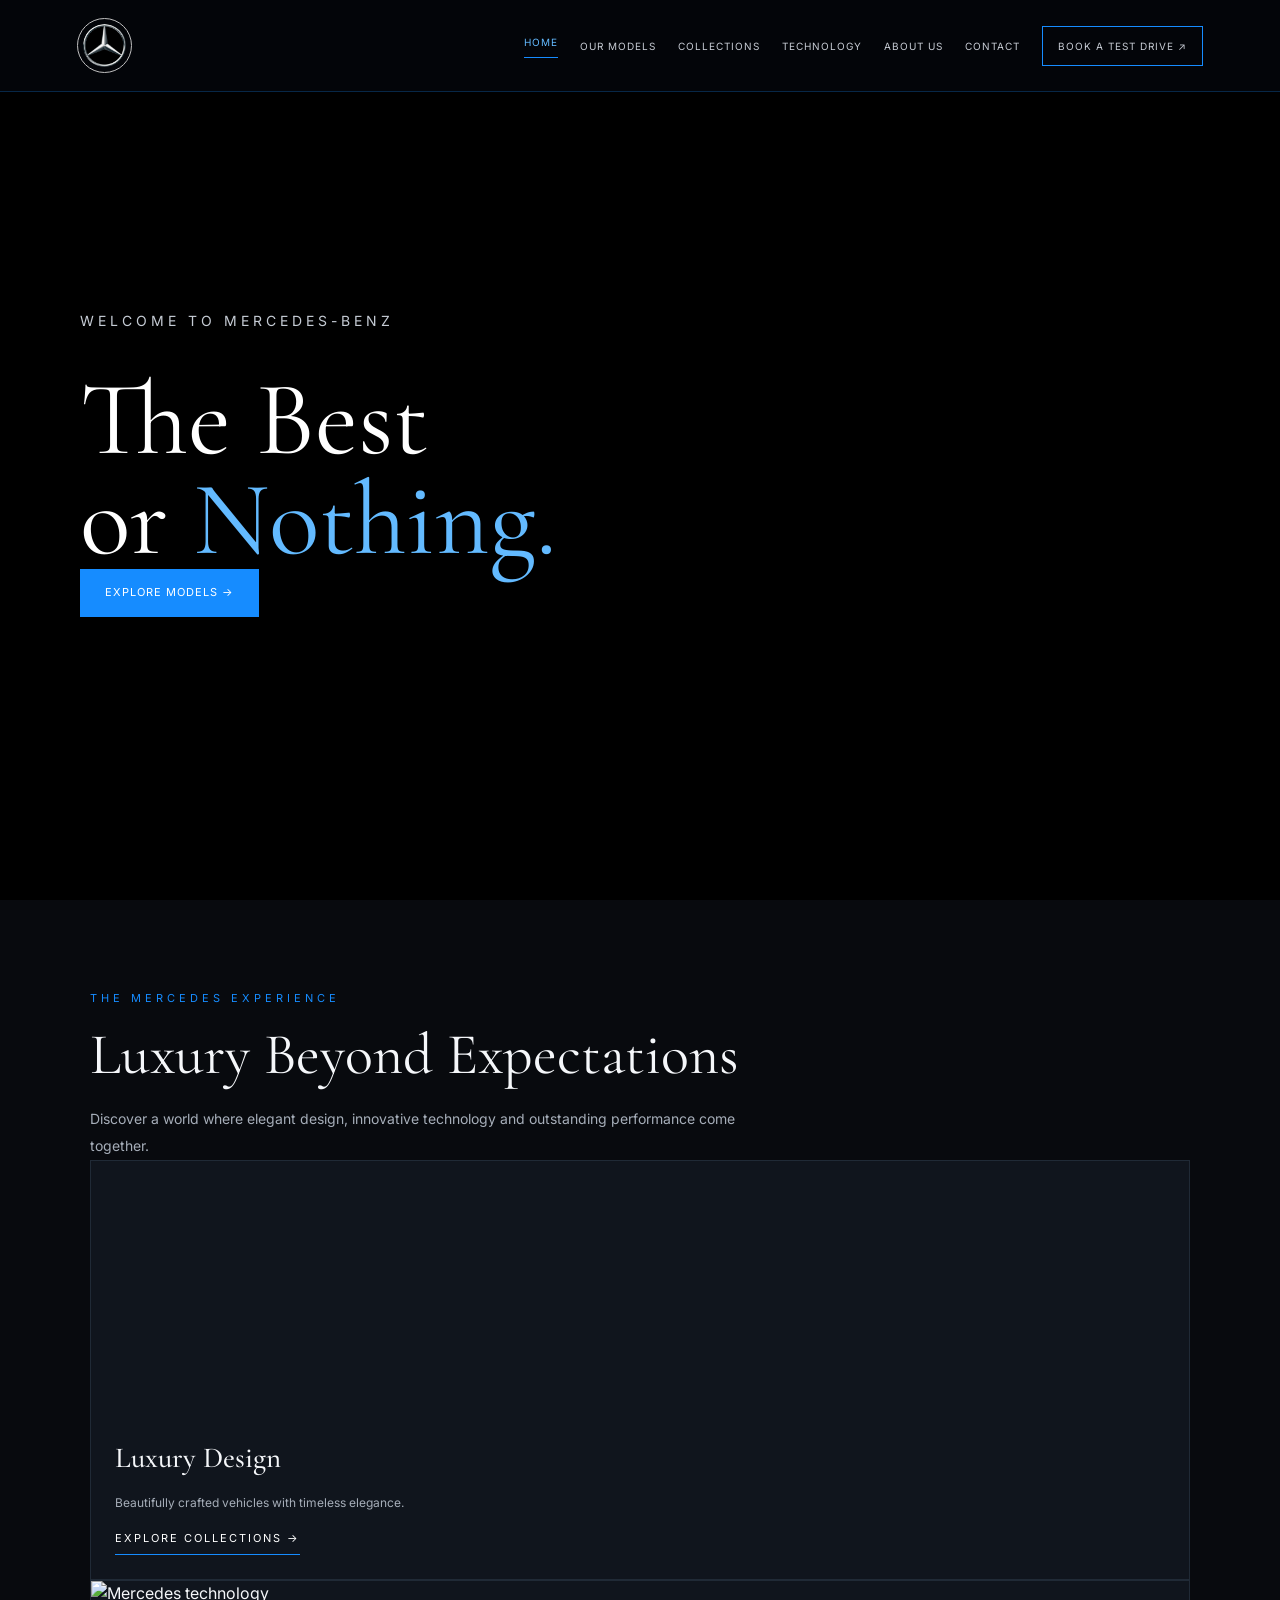
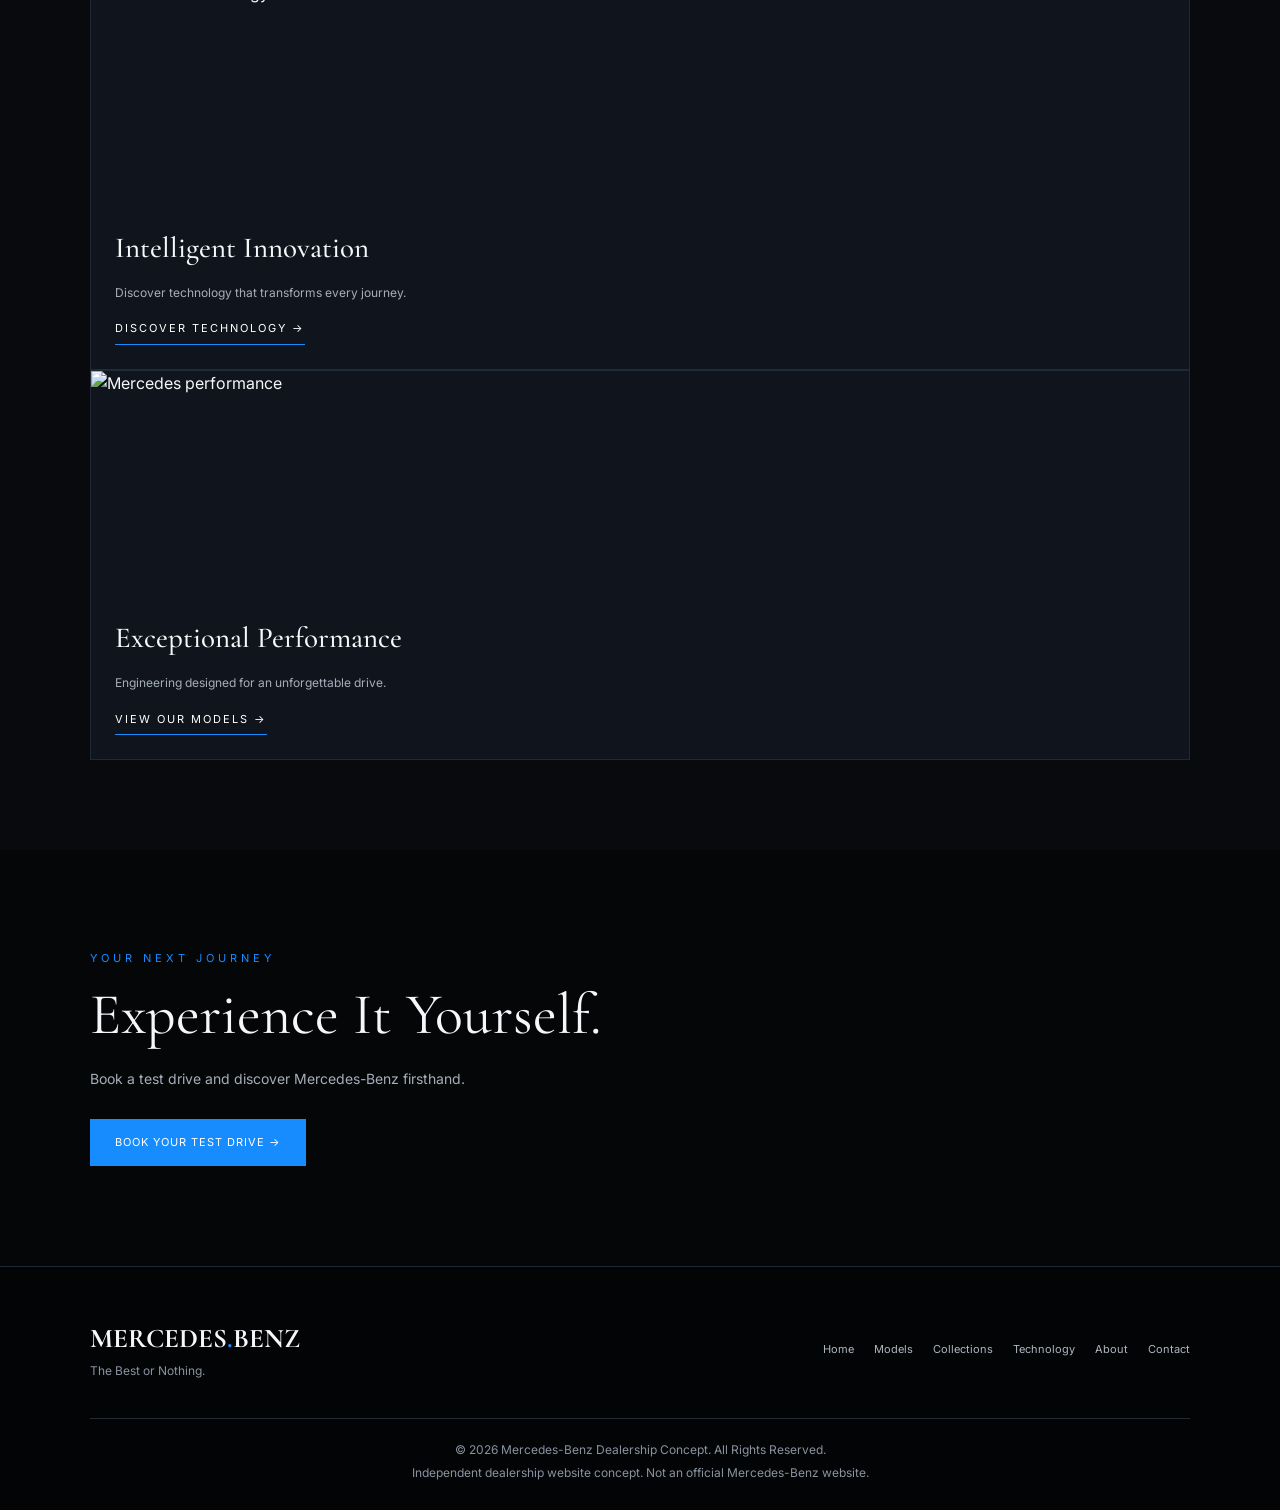
==== index.html @ e26f250a "Update index.html" ====
<!DOCTYPE html>
<html lang="en">
<head>
<meta charset="UTF-8">
<meta name="viewport" content="width=device-width, initial-scale=1.0">
<title>Mercedes-Benz | Home</title>
<link rel="stylesheet" href="style.css">
</head>
<body>

<nav>
<a href="index.html" class="logo">
    <img src="logo.jpg" alt="Mercedes-Benz Logo">
</a> 
<button class="menu-toggle" id="menuToggle">☰</button>
<div class="nav-links" id="navLinks">
<a href="index.html" class="active">HOME</a>
<a href="models.html">OUR MODELS</a>
<a href="collections.html">COLLECTIONS</a>
<a href="technology.html">TECHNOLOGY</a>
<a href="about.html">ABOUT US</a>
<a href="contact.html">CONTACT</a>
<a href="booking.html" class="nav-btn">BOOK A TEST DRIVE ↗</a>
</div>
</nav>



<header class="home-hero">

    <!-- Background Video -->
    <video autoplay muted loop playsinline class="hero-video">
        <source src="ssstik.io_1795427754338.mp4" type="video/mp4">
    </video>

    <!-- Dark overlay -->
    <div class="hero-overlay"></div>

    <!-- Homepage content -->
    <div class="home-content">
        <p class="section-label">WELCOME TO MERCEDES-BENZ</p>

        <h1>The Best<br>or <span>Nothing.</span></h1>

        <div class="home-buttons">
            <a href="models.html" class="primary-btn">EXPLORE MODELS →</a>
        </div>
    </div>

</header>

<section class="content-section">
<p class="section-label">THE MERCEDES EXPERIENCE</p>
<h2 class="section-title">Luxury Beyond Expectations</h2>
<p class="section-intro">
Discover a world where elegant design, innovative
technology and outstanding performance come together.
</p>


<div class="car-card">

    <video class="card-video" autoplay muted loop playsinline>
        <source src="ssstik.io_1795444765600.mp4" type="video/mp4">
        Your browser does not support video.
    </video>

    <div class="car-info">
        <h3>Luxury Design</h3>
        <p>Beautifully crafted vehicles with timeless elegance.</p>
        <a href="collections.html" class="details-link">
            EXPLORE COLLECTIONS →
        </a>
    </div>

</div>


<div class="car-card">
<img src="https://images.unsplash.com/photo-1617814076367-b759c7d7e738?auto=format&fit=crop&w=900&q=80" alt="Mercedes technology">
<div class="car-info">
<h3>Intelligent Innovation</h3>
<p>Discover technology that transforms every journey.</p>
<a href="technology.html" class="details-link">DISCOVER TECHNOLOGY →</a>
</div>
</div>

<div class="car-card">
<img src="https://images.unsplash.com/photo-1603584173870-7f23fdae1b7a?auto=format&fit=crop&w=900&q=80" alt="Mercedes performance">
<div class="car-info">
<h3>Exceptional Performance</h3>
<p>Engineering designed for an unforgettable drive.</p>
<a href="models.html" class="details-link">VIEW OUR MODELS →</a>
</div>
</div>

</div>
</section>

<section>
<p class="section-label">YOUR NEXT JOURNEY</p>
<h2 class="section-title">Experience It Yourself.</h2>
<p class="section-intro">Book a test drive and discover Mercedes-Benz firsthand.</p>
<br>
<a href="booking.html" class="primary-btn">BOOK YOUR TEST DRIVE →</a>
</section>

<footer>
<div class="footer-top">
<div>
<h3>MERCEDES<span style="color:#168cff">.</span>BENZ</h3>
<p>The Best or Nothing.</p>
</div>
<div class="footer-links">
<a href="index.html">Home</a>
<a href="models.html">Models</a>
<a href="collections.html">Collections</a>
<a href="technology.html">Technology</a>
<a href="about.html">About</a>
<a href="contact.html">Contact</a>
</div>
</div>
<div class="copyright">
<p>© 2026 Mercedes-Benz Dealership Concept. All Rights Reserved.</p>
<p>Independent dealership website concept. Not an official Mercedes-Benz website.</p>
</div>
</footer>

<script src="script.js"></script>
</body>
</html>
---- style.css ----
@import url('https://fonts.googleapis.com/css2?family=Cormorant+Garamond:wght@400;500;600;700&family=Inter:wght@300;400;500;600;700&display=swap');

:root {
    --black: #050608;
    --dark: #0b0e13;
    --card: #10151d;
    --blue: #168cff;
    --lightblue: #63baff;
    --silver: #c7ccd4;
    --white: #f5f7fa;
}

* {
    margin: 0;
    padding: 0;
    box-sizing: border-box;
    scroll-behavior: smooth;
}

body {
    background: var(--black);
    color: var(--white);
    font-family: 'Inter', sans-serif;
    line-height: 1.6;
}

a {
    text-decoration: none;
    color: inherit;
}

img {
    max-width: 100%;
    display: block;
}

button, input, select, textarea {
    font-family: inherit;
}

/* NAVIGATION */

nav {
    position: fixed;
    top: 0;
    left: 0;
    width: 100%;
    z-index: 1000;
    display: flex;
    justify-content: space-between;
    align-items: center;
    padding: 18px 6%;
    background: rgba(4,6,10,.96);
    border-bottom: 1px solid rgba(22,140,255,.25);
    backdrop-filter: blur(15px);
}

.logo {
    font-family: 'Cormorant Garamond', serif;
    font-size: 25px;
    letter-spacing: 2px;
    white-space: nowrap;
}

.logo span {
    color: var(--blue);
}

.nav-links {
    display: flex;
    align-items: center;
    gap: 22px;
}

.nav-links a {
    color: #c7ccd4;
    font-size: 10px;
    letter-spacing: 1px;
    transition: .3s;
}

.nav-links a:hover,
.nav-links a.active {
    color: var(--lightblue);
}

.nav-links a.active {
    border-bottom: 1px solid var(--blue);
    padding-bottom: 7px;
}

.nav-btn {
    border: 1px solid var(--blue);
    padding: 11px 15px;
}

.menu-toggle {
    display: none;
    color: white;
    font-size: 26px;
    background: none;
    border: none;
    cursor: pointer;
}

/* GENERAL */

section {
    padding: 100px 7%;
}

.section-label {
    color: var(--blue);
    font-size: 11px;
    letter-spacing: 4px;
    margin-bottom: 15px;
    text-transform: uppercase;
}

.section-title {
    font-family: 'Cormorant Garamond', serif;
    font-size: clamp(38px, 5vw, 58px);
    font-weight: 400;
    line-height: 1.1;
    margin-bottom: 20px;
}

.section-intro {
    color: #a6aeb9;
    font-size: 14px;
    line-height: 1.9;
    max-width: 650px;
}

.primary-btn,
.outline-btn {
    display: inline-block;
    padding: 14px 24px;
    font-size: 11px;
    letter-spacing: 1px;
    transition: .3s;
    cursor: pointer;
}

.primary-btn {
    background: var(--blue);
    border: 1px solid var(--blue);
    color: white;
}

.primary-btn:hover {
    background: #006bd6;
    box-shadow: 0 0 25px rgba(22,140,255,.4);
}

.outline-btn {
    border: 1px solid var(--blue);
    color: white;
    background: transparent;
}

.outline-btn:hover {
    background: var(--blue);
}

/* PAGE HERO */

.page-hero {
    min-height: 65vh;
    padding: 150px 7% 80px;
    display: flex;
    align-items: center;
    background:
    linear-gradient(90deg,rgba(0,0,0,.95),rgba(0,0,0,.45)),
    var(--hero-image) center/cover;
}

.page-hero h1 {
    font-family: 'Cormorant Garamond', serif;
    font-size: clamp(50px,7vw,85px);
    font-weight: 400;
    line-height: 1;
    max-width: 750px;
}

.page-hero h1 span {
    color: var(--lightblue);
}

.page-hero p {
    max-width: 530px;
    margin: 22px 0 30px;
    color: #c4cbd5;
    font-size: 14px;
    line-height: 1.9;
}

/* HOME */


.home-content {
    max-width: 650px;
}

.home-content h1 {
    font-family: 'Cormorant Garamond', serif;
    font-size: clamp(60px,9vw,105px);
    font-weight: 400;
    line-height: .95;
}

.home-content h1 span {
    color: var(--lightblue);
}

.home-content p {
    color: #c5cbd4;
    margin: 25px 0 35px;
    max-width: 450px;
    font-size: 14px;
    line-height: 1.9;
}

.home-buttons {
    display: flex;
    gap: 15px;
    flex-wrap: wrap;
}

/* MODELS */

.content-section {
    padding: 90px 7%;
    background: #080a0e;
}

.car-grid {
    display: grid;
    grid-template-columns: repeat(3,1fr);
    gap: 24px;
    margin-top: 40px;
}

.car-card {
    background: var(--card);
    border: 1px solid #202a36;
    overflow: hidden;
    transition: .4s;
}

.car-card:hover {
    transform: translateY(-8px);
    border-color: var(--blue);
    box-shadow: 0 10px 30px rgba(22,140,255,.15);
}

.car-card img {
    width: 100%;
    height: 220px;
    object-fit: cover;
    transition: .5s;
}

.car-card:hover img {
    transform: scale(1.04);
}

.car-info {
    padding: 24px;
}

.car-info h3,
.collection-card h3 {
    font-family: 'Cormorant Garamond', serif;
    font-size: 29px;
    font-weight: 500;
}

.car-info p {
    color: #a6aeb9;
    font-size: 12px;
    margin: 12px 0;
}

.price {
    color: var(--lightblue);
    font-size: 13px;
    margin: 18px 0;
}

.details-link {
    display: inline-block;
    color: white;
    font-size: 11px;
    letter-spacing: 2px;
    border-bottom: 1px solid var(--blue);
    padding-bottom: 6px;
}

/* COLLECTIONS */

.collection-grid {
    display: grid;
    grid-template-columns: repeat(2,1fr);
    gap: 25px;
    margin-top: 40px;
}

.collection-card {
    min-height: 350px;
    display: flex;
    align-items: end;
    padding: 30px;
    background-size: cover;
    background-position: center;
    position: relative;
    overflow: hidden;
}

.collection-card::before {
    content: "";
    position: absolute;
    inset: 0;
    background: linear-gradient(0deg,#000,transparent);
}

.collection-card > div {
    position: relative;
    z-index: 1;
}

.collection-card p {
    color: #d0d5dc;
    font-size: 13px;
    margin: 10px 0 18px;
}

.collection-card:hover {
    outline: 1px solid var(--blue);
}

/* TECHNOLOGY */

.tech-layout {
    display: grid;
    grid-template-columns: 1fr 1fr;
    gap: 55px;
    align-items: center;
    margin-top: 40px;
}

.tech-image img {
    width: 100%;
    height: 430px;
    object-fit: cover;
}

.tech-list {
    display: grid;
    gap: 25px;
    margin-top: 25px;
}

.tech-item {
    border-left: 2px solid var(--blue);
    padding: 5px 20px;
}

.tech-item h3 {
    font-family: 'Cormorant Garamond', serif;
    font-size: 25px;
    font-weight: 500;
}

.tech-item p {
    color: #a6aeb9;
    font-size: 13px;
    margin-top: 8px;
}

/* ABOUT */

.about-story {
    background:
    linear-gradient(90deg,rgba(0,0,0,.95),rgba(0,0,0,.7)),
    url('https://images.unsplash.com/photo-1492144534655-ae79c964c9d7?auto=format&fit=crop&w=1800&q=85') center/cover;
}

.about-story p {
    color: #c5ccd5;
    font-size: 14px;
    line-height: 2;
    margin-bottom: 20px;
    max-width: 700px;
}

.stats {
    display: grid;
    grid-template-columns: repeat(3,1fr);
    gap: 25px;
    margin-top: 45px;
}

.stat h3 {
    color: var(--lightblue);
    font-family: 'Cormorant Garamond', serif;
    font-size: 40px;
}

.stat p {
    font-size: 11px;
    letter-spacing: 1px;
}

/* CONTACT AND BOOKING */

.form-layout {
    display: grid;
    grid-template-columns: 1fr 1fr;
    gap: 55px;
    margin-top: 40px;
}

.contact-details {
    display: grid;
    gap: 28px;
    align-content: start;
}

.contact-item h3 {
    color: var(--lightblue);
    font-family: 'Cormorant Garamond', serif;
    font-size: 25px;
    margin-bottom: 7px;
}

.contact-item p {
    color: #aeb6c2;
    font-size: 13px;
}

.contact-form {
    background: var(--card);
    border: 1px solid #253140;
    padding: 30px;
}

.contact-form h3 {
    font-family: 'Cormorant Garamond', serif;
    font-size: 30px;
    margin-bottom: 22px;
}

.form-group {
    margin-bottom: 18px;
}

.form-group label {
    display: block;
    color: #c1c9d4;
    font-size: 11px;
    margin-bottom: 8px;
}

.form-group input,
.form-group select,
.form-group textarea {
    width: 100%;
    background: #07090d;
    border: 1px solid #303b49;
    padding: 14px;
    color: white;
    outline: none;
}

.form-group input:focus,
.form-group select:focus,
.form-group textarea:focus {
    border-color: var(--blue);
}

.form-group textarea {
    min-height: 110px;
    resize: vertical;
}

.contact-form button {
    width: 100%;
}

/* BOOKING */

.booking-background {
    background:
    linear-gradient(rgba(0,0,0,.85),rgba(0,0,0,.95)),
    url('https://images.unsplash.com/photo-1618843479618-39b9f7d9b5d1?auto=format&fit=crop&w=1800&q=85') center/cover;
}

.booking-container {
    max-width: 750px;
    margin: auto;
}

.booking-container .section-intro {
    margin-bottom: 30px;
}

/* FOOTER */

footer {
    background: #030405;
    padding: 50px 7% 25px;
    border-top: 1px solid #1b2838;
}

.footer-top {
    display: flex;
    justify-content: space-between;
    gap: 30px;
    flex-wrap: wrap;
}

footer h3 {
    font-family: 'Cormorant Garamond', serif;
    font-size: 27px;
}

footer p {
    color: #8993a0;
    font-size: 12px;
    line-height: 1.9;
}

.footer-links {
    display: flex;
    gap: 20px;
    flex-wrap: wrap;
    align-items: center;
}

.footer-links a {
    font-size: 11px;
    color: #aeb6c2;
}

.footer-links a:hover {
    color: var(--blue);
}

.copyright {
    text-align: center;
    border-top: 1px solid #222b36;
    padding-top: 20px;
    margin-top: 35px;
}

/* MOBILE */

@media(max-width: 1000px) {
    .menu-toggle {
        display: block;
    }

    .nav-links {
        display: none;
        position: absolute;
        top: 70px;
        left: 0;
        width: 100%;
        background: #080a0e;
        padding: 25px 7%;
        flex-direction: column;
        align-items: stretch;
        gap: 22px;
        border-bottom: 1px solid var(--blue);
    }

    .nav-links.active {
        display: flex;
    }

    .car-grid {
        grid-template-columns: repeat(2,1fr);
    }

    .tech-layout,
    .form-layout {
        grid-template-columns: 1fr;
    }
}

@media(max-width: 600px) {
    section {
        padding: 80px 6%;
    }

    .car-grid,
    .collection-grid {
        grid-template-columns: 1fr;
    }

    .collection-card {
        min-height: 280px;
    }

    .stats {
        grid-template-columns: 1fr;
        gap: 15px;
    }

    .contact-form {
        padding: 20px;
    }

    .logo {
        font-size: 20px;
    }

    .home-hero {
        min-height: 90vh;
        padding-left: 6%;
        padding-right: 6%;
    }
}
.logo img {
    width: 55px;
    height: 55px;
    object-fit: contain;
    border-radius: 50%;
    border: 1px solid #c0c0c0;
    padding: 5px;
    transition: 0.3s ease;
}

.logo img:hover {
    border-color: #00aaff;
    transform: scale(1.08);
}
.logo img {
    animation: logoSpin 8s linear infinite;
    transform-style: preserve-3d;
}

@keyframes logoSpin {
    from {
        transform: rotateY(0deg);
    }
    to {
        transform: rotateY(360deg);
    }
}


.home-hero {
    position: relative;
    min-height: 100vh;
    display: flex;
    align-items: center;
    overflow: hidden;
    background: #000;
}

/* Background video */
.hero-video {
    position: absolute;
    top: 0;
    left: 0;
    width: 100%;
    height: 100%;
    object-fit: cover;
    z-index: 0;
}

/* Dark overlay */
.hero-overlay {
    position: absolute;
    inset: 0;
    background: rgba(0, 0, 0, 0.50);
    z-index: 1;
}

/* Text above video */
.home-content {
    position: relative;
    z-index: 2;
    padding: 80px;
    max-width: 750px;
    color: white;
}

.card-video {
    width: 100%;
    height: 250px;
    object-fit: cover;
    display: block;
    border-radius: 0;
}
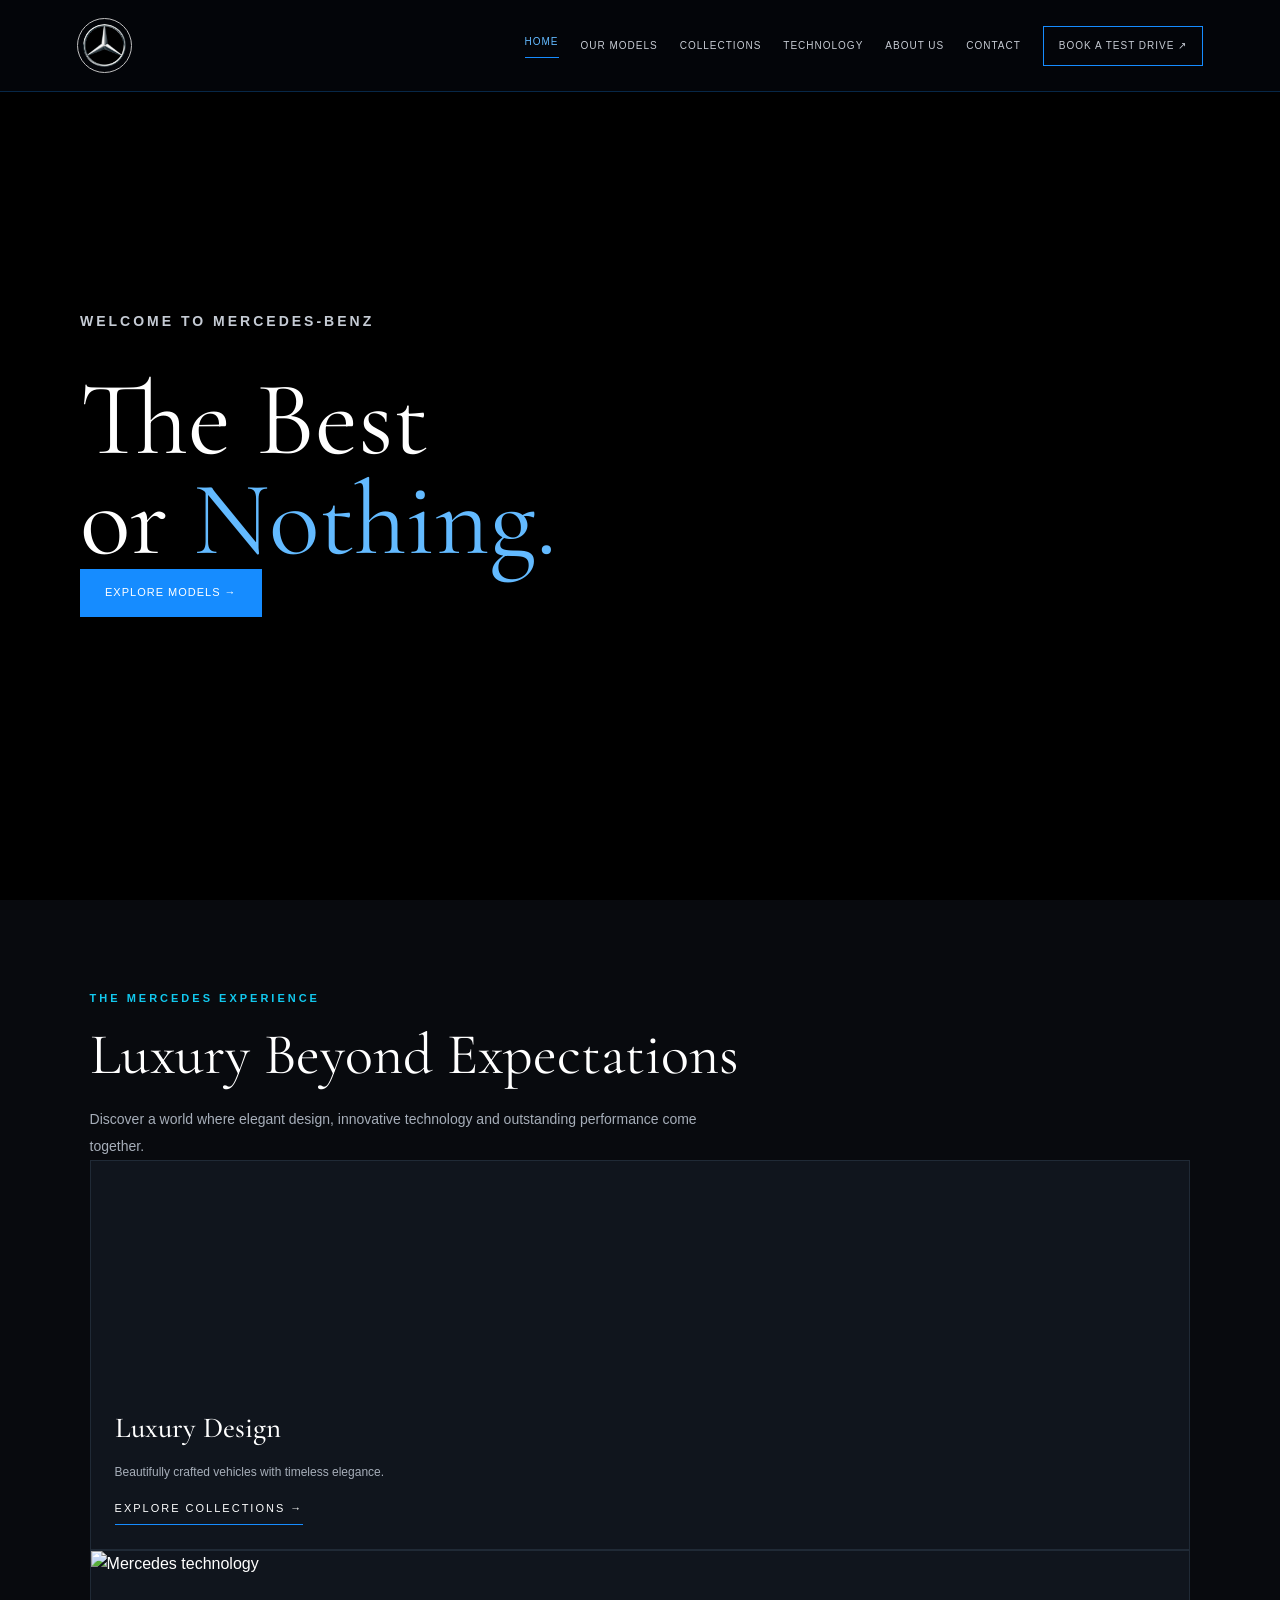
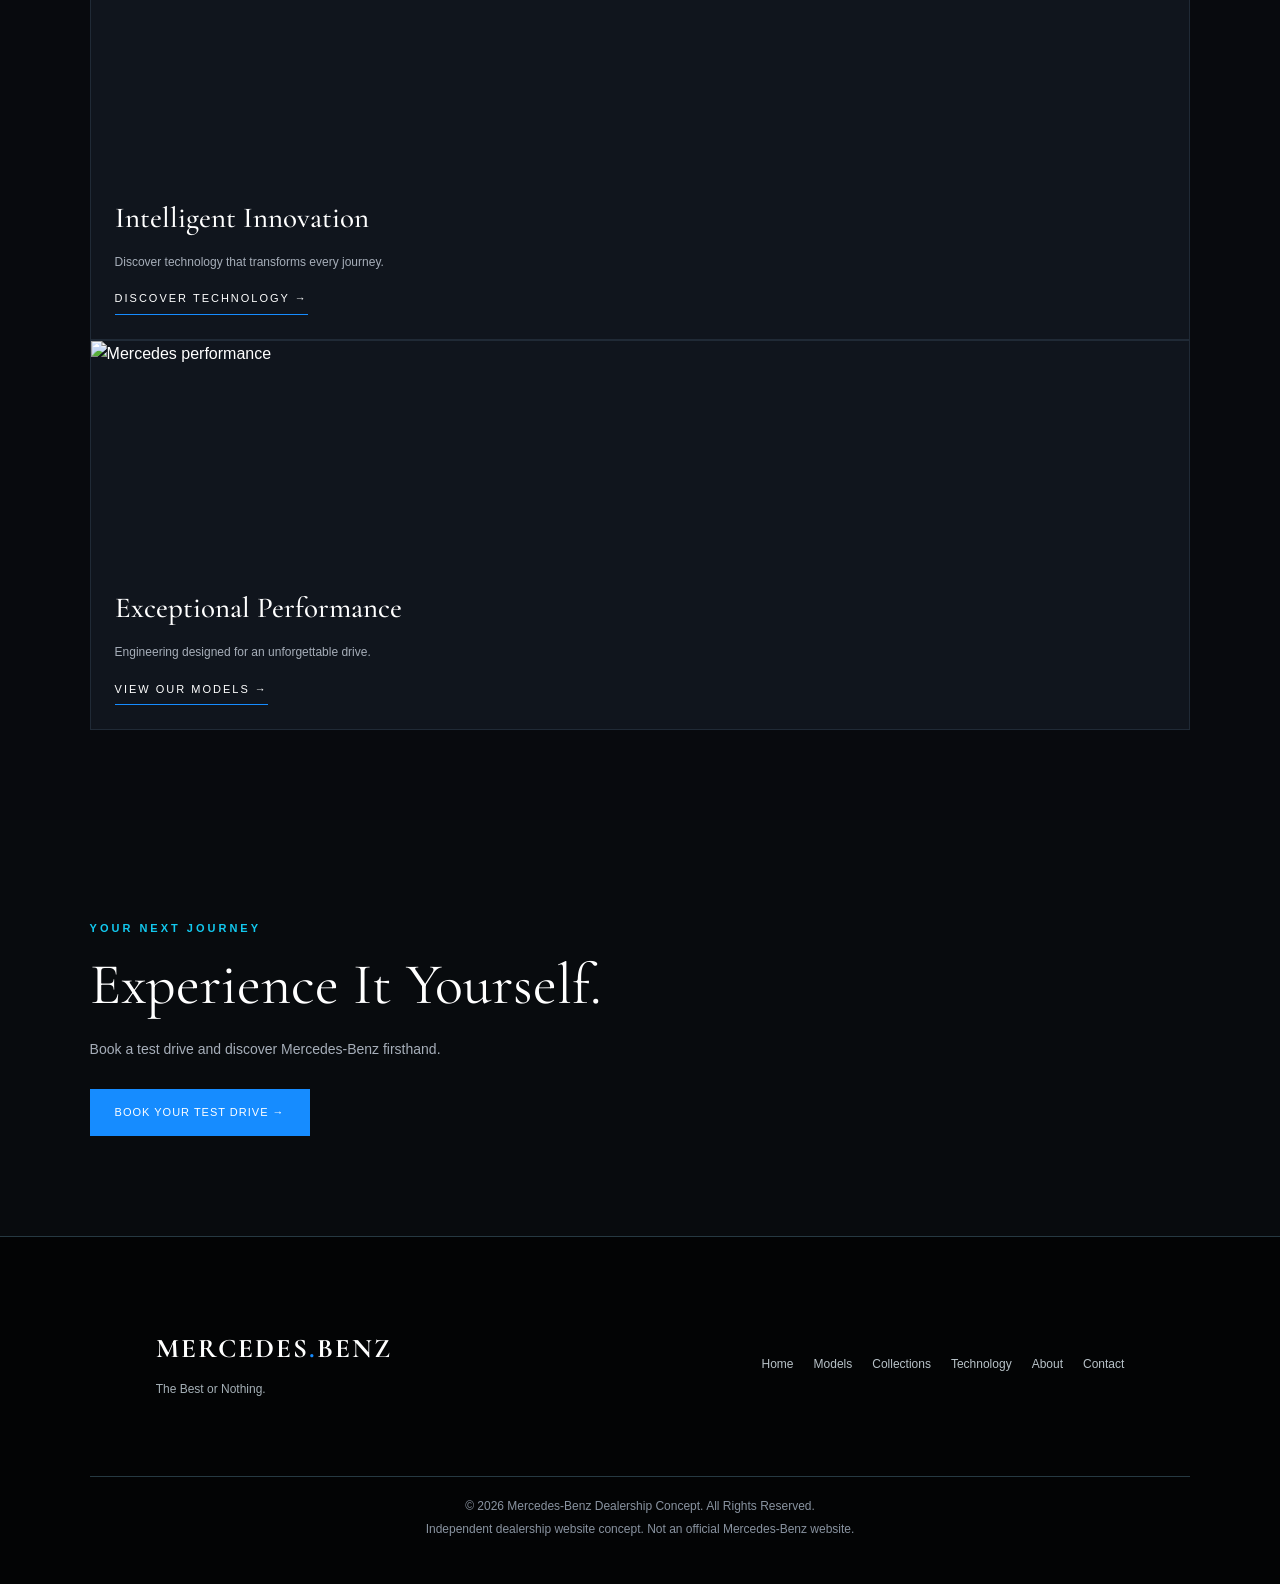
==== commit 9927a256: "Update index.html" ====
--- a/index.html
+++ b/index.html
@@ -78,7 +78,7 @@
 
 
 <div class="car-card">
-<img src="https://images.unsplash.com/photo-1617814076367-b759c7d7e738?auto=format&fit=crop&w=900&q=80" alt="Mercedes technology">
+<img src="" alt="Mercedes technology">
 <div class="car-info">
 <h3>Intelligent Innovation</h3>
 <p>Discover technology that transforms every journey.</p>
@@ -87,7 +87,7 @@
 </div>
 
 <div class="car-card">
-<img src="https://images.unsplash.com/photo-1603584173870-7f23fdae1b7a?auto=format&fit=crop&w=900&q=80" alt="Mercedes performance">
+<img src="" alt="Mercedes performance">
 <div class="car-info">
 <h3>Exceptional Performance</h3>
 <p>Engineering designed for an unforgettable drive.</p>
--- a/style.css
+++ b/style.css
@@ -255,14 +255,18 @@
     box-shadow: 0 10px 30px rgba(22,140,255,.15);
 }
 
-.car-card img {
+
+.car-card img,
+.car-card video {
     width: 100%;
     height: 220px;
     object-fit: cover;
+    display: block;
     transition: .5s;
 }
 
-.car-card:hover img {
+.car-card:hover img,
+.car-card:hover video {
     transform: scale(1.04);
 }
 
@@ -689,13 +693,3947 @@
     color: white;
 }
 
-.card-video {
+/* =====================================
+   MERCEDES INTERACTIVE SHOWROOM
+===================================== */
+
+* {
+    box-sizing: border-box;
+}
+
+body {
+    margin: 0;
+    background: #070a0d;
+    color: #fff;
+    font-family: Arial, sans-serif;
+}
+
+/* NAVIGATION */
+
+.showroom-nav {
+    height: 75px;
+    padding: 0 4%;
+    display: flex;
+    align-items: center;
+    justify-content: space-between;
+    background: #080b0e;
+    border-bottom: 1px solid rgba(255,255,255,.06);
+    position: relative;
+    z-index: 20;
+}
+
+.showroom-nav .logo {
+    display: flex;
+    align-items: center;
+    gap: 15px;
+    color: white;
+    text-decoration: none;
+    font-size: 14px;
+}
+
+.showroom-nav .logo img {
+    width: 43px;
+    height: 43px;
+    object-fit: contain;
+}
+
+.showroom-nav .nav-links {
+    display: flex;
+    align-items: center;
+    gap: 23px;
+}
+
+.showroom-nav .nav-links a {
+    color: #b8bdc5;
+    font-size: 10px;
+    letter-spacing: 1px;
+    text-decoration: none;
+    transition: .3s;
+}
+
+.showroom-nav .nav-links a:hover,
+.showroom-nav .nav-links a.active {
+    color: #168cff;
+}
+
+.showroom-nav .menu-toggle {
+    display: none;
+    background: transparent;
+    border: none;
+    color: white;
+    font-size: 22px;
+    cursor: pointer;
+}
+
+
+/* =====================================
+   MAIN SHOWROOM
+===================================== */
+
+.showroom {
+    min-height: calc(100vh - 110px);
+    display: grid;
+    grid-template-columns: 190px minmax(0, 1fr) 150px;
+    padding: 25px 4% 15px;
+    gap: 20px;
+    overflow: hidden;
+    position: relative;
+    background:
+        radial-gradient(
+            ellipse at 52% 70%,
+            rgba(25,39,56,.3),
+            transparent 55%
+        ),
+        #070a0d;
+}
+
+
+/* =====================================
+   LEFT MODEL SELECTOR
+===================================== */
+
+.model-sidebar {
+    display: flex;
+    flex-direction: column;
+    justify-content: center;
+    position: relative;
+    z-index: 3;
+}
+
+.side-label {
+    color: #168cff;
+    font-size: 9px;
+    letter-spacing: 2px;
+    font-weight: bold;
+    margin-bottom: 30px;
+}
+
+.model-selector {
+    border-left: 1px solid #39424c;
+    display: flex;
+    flex-direction: column;
+}
+
+.model-option {
+    position: relative;
+    display: flex;
+    align-items: center;
+    gap: 14px;
+    background: transparent;
+    border: none;
+    color: #9299a3;
+    padding: 20px 0;
+    text-align: left;
+    font-size: 11px;
+    letter-spacing: .5px;
+    cursor: pointer;
+    transition: .3s;
+}
+
+.model-option:hover {
+    color: #fff;
+    padding-left: 8px;
+}
+
+.model-option.active {
+    color: white;
+    font-weight: bold;
+    padding-left: 8px;
+}
+
+.selector-dot {
+    width: 7px;
+    height: 7px;
+    border-radius: 50%;
+    background: #59616b;
+    position: absolute;
+    left: -4px;
+    transition: .3s;
+}
+
+.model-option.active .selector-dot {
+    background: #168cff;
+    box-shadow: 0 0 12px #168cff;
+}
+
+
+/* =====================================
+   CENTRE SHOWROOM
+===================================== */
+
+.showroom-main {
+    min-width: 0;
+    position: relative;
+    display: flex;
+    flex-direction: column;
+    align-items: center;
+    justify-content: flex-start;
+}
+
+.model-heading {
+    text-align: center;
+    position: relative;
+    z-index: 4;
+    margin-top: 0;
+}
+
+.model-heading .side-label {
+    margin-bottom: 9px;
+}
+
+.model-heading h1 {
+    font-family: 'Cormorant Garamond', serif;
+    font-size: clamp(35px, 4vw, 53px);
+    font-weight: 500;
+    letter-spacing: 2px;
+    margin: 0 0 5px;
+    color: #f4f6fa;
+}
+
+.model-heading > p:not(.side-label) {
+    font-size: 12px;
+    color: #aab0b9;
+    margin: 10px 0 18px;
+}
+
+.order-btn {
+    display: inline-block;
+    padding: 11px 35px;
+    background: #f4f5f7;
+    color: #10151b;
+    border-radius: 30px;
+    text-decoration: none;
+    font-size: 10px;
+    font-weight: bold;
+    letter-spacing: 1px;
+    transition: .3s;
+}
+
+.order-btn:hover {
+    background: #168cff;
+    color: white;
+    transform: scale(1.05);
+}
+
+
+/* =====================================
+   CAR DISPLAY STAGE
+===================================== */
+
+.car-stage {
     width: 100%;
-    height: 250px;
+    height: 340px;
+    position: relative;
+    display: flex;
+    align-items: center;
+    justify-content: center;
+    margin-top: 5px;
+}
+
+.stage-glow {
+    position: absolute;
+    width: 75%;
+    height: 170px;
+    background: rgba(22,140,255,.10);
+    filter: blur(65px);
+    border-radius: 50%;
+    bottom: 35px;
+}
+
+.stage-floor {
+    position: absolute;
+    width: 85%;
+    height: 115px;
+    bottom: 20px;
+    border-radius: 50%;
+    background: radial-gradient(
+        ellipse,
+        rgba(255,255,255,.14),
+        rgba(22,140,255,.08) 40%,
+        transparent 72%
+    );
+    border-bottom: 2px solid rgba(255,255,255,.12);
+    box-shadow: 0 20px 35px rgba(0,0,0,.8);
+}
+
+.main-car-image {
+    position: relative;
+    z-index: 2;
+    width: 105%;
+    max-width: 850px;
+    max-height: 330px;
+    object-fit: contain;
+    filter: drop-shadow(0 20px 20px rgba(0,0,0,.8));
+    transition: opacity .3s, transform .5s;
+    animation: carEntrance 1s ease;
+}
+
+.main-car-image.changing {
+    opacity: 0;
+    transform: translateY(12px) scale(.97);
+}
+
+@keyframes carEntrance {
+    from {
+        opacity: 0;
+        transform: translateY(20px);
+    }
+
+    to {
+        opacity: 1;
+        transform: translateY(0);
+    }
+}
+
+
+/* =====================================
+   BOTTOM GALLERY
+===================================== */
+
+.showroom-gallery {
+    width: 100%;
+    display: flex;
+    align-items: center;
+    justify-content: center;
+    gap: 12px;
+    margin-top: auto;
+    padding: 5px 0;
+}
+
+.gallery-images {
+    display: flex;
+    gap: 10px;
+    width: min(100%, 440px);
+}
+
+.gallery-thumb {
+    flex: 1;
+    min-width: 0;
+    height: 85px;
+    position: relative;
+    padding: 0;
+    overflow: hidden;
+    border: 1px solid #343b44;
+    background: #111820;
+    cursor: pointer;
+    transition: .3s;
+}
+
+.gallery-thumb img {
+    width: 100%;
+    height: 100%;
+    object-fit: cover;
+    opacity: .65;
+    transition: .4s;
+}
+
+.gallery-thumb span {
+    position: absolute;
+    bottom: 7px;
+    left: 7px;
+    font-size: 8px;
+    letter-spacing: 1px;
+    color: white;
+}
+
+.gallery-thumb:hover img,
+.gallery-thumb.active img {
+    opacity: 1;
+    transform: scale(1.06);
+}
+
+.gallery-thumb.active {
+    border-color: #168cff;
+}
+
+.gallery-arrow {
+    width: 28px;
+    height: 28px;
+    border-radius: 50%;
+    background: transparent;
+    border: 1px solid #59616b;
+    color: white;
+    cursor: pointer;
+    transition: .3s;
+}
+
+.gallery-arrow:hover {
+    background: #168cff;
+    border-color: #168cff;
+}
+
+
+/* =====================================
+   RIGHT SPECIFICATIONS
+===================================== */
+
+.model-specs {
+    display: flex;
+    flex-direction: column;
+    justify-content: center;
+    align-items: flex-end;
+    text-align: right;
+    gap: 30px;
+    position: relative;
+    z-index: 3;
+}
+
+.spec-item h2 {
+    color: #f2f4f8;
+    font-size: 29px;
+    font-weight: 500;
+    margin: 0 0 5px;
+    white-space: nowrap;
+}
+
+.spec-item span {
+    color: #8993a0;
+    font-size: 9px;
+}
+
+.spec-link {
+    text-decoration: none;
+    color: #168cff;
+    font-size: 9px;
+    letter-spacing: 1px;
+    font-weight: bold;
+    border-bottom: 1px solid #168cff;
+    padding-bottom: 7px;
+    transition: .3s;
+}
+
+.spec-link:hover {
+    color: white;
+    border-color: white;
+}
+
+
+/* =====================================
+   FOOTER
+===================================== */
+
+.showroom-footer {
+    min-height: 35px;
+    padding: 10px 4%;
+    display: flex;
+    justify-content: space-between;
+    color: #69727e;
+    background: #070a0d;
+    border-top: 1px solid #202832;
+    font-size: 8px;
+    letter-spacing: 1px;
+}
+
+
+/* =====================================
+   TABLET
+===================================== */
+
+@media(max-width: 1050px) {
+
+    .showroom {
+        grid-template-columns: 145px minmax(0,1fr) 115px;
+        gap: 12px;
+    }
+
+    .model-option {
+        font-size: 10px;
+    }
+
+    .spec-item h2 {
+        font-size: 23px;
+    }
+
+    .main-car-image {
+        width: 115%;
+    }
+
+    .showroom-nav .nav-links {
+        gap: 12px;
+    }
+
+}
+
+
+/* =====================================
+   MOBILE
+===================================== */
+
+@media(max-width: 700px) {
+
+    .showroom-nav {
+        height: 65px;
+    }
+
+    .showroom-nav .menu-toggle {
+        display: block;
+    }
+
+    .showroom-nav .nav-links {
+        display: none;
+        position: absolute;
+        top: 65px;
+        left: 0;
+        width: 100%;
+        background: #090d12;
+        flex-direction: column;
+        align-items: flex-start;
+        padding: 25px;
+        gap: 22px;
+    }
+
+    .showroom-nav .nav-links.show {
+        display: flex;
+    }
+
+    .showroom {
+        display: flex;
+        flex-direction: column;
+        padding: 25px 5%;
+        gap: 20px;
+        overflow: visible;
+    }
+
+    .model-sidebar {
+        order: 2;
+    }
+
+    .model-sidebar .side-label {
+        margin-bottom: 12px;
+    }
+
+    .model-selector {
+        border-left: none;
+        display: flex;
+        flex-direction: row;
+        flex-wrap: wrap;
+        gap: 7px;
+    }
+
+    .model-option {
+        border: 1px solid #303b49;
+        padding: 10px;
+        font-size: 9px;
+    }
+
+    .model-option:hover,
+    .model-option.active {
+        padding: 10px;
+    }
+
+    .selector-dot {
+        display: none;
+    }
+
+    .showroom-main {
+        order: 1;
+    }
+
+    .model-heading {
+        margin-top: 15px;
+    }
+
+    .car-stage {
+        height: 240px;
+        margin-top: 10px;
+    }
+
+    .main-car-image {
+        width: 115%;
+        max-height: 240px;
+    }
+
+    .stage-floor {
+        height: 80px;
+    }
+
+    .showroom-gallery {
+        margin-top: 10px;
+    }
+
+    .gallery-thumb {
+        height: 70px;
+    }
+
+    .model-specs {
+        order: 3;
+        display: grid;
+        grid-template-columns: repeat(2,1fr);
+        align-items: center;
+        text-align: center;
+        gap: 20px;
+        padding: 20px 0;
+        border-top: 1px solid #26313d;
+    }
+
+    .spec-item h2 {
+        font-size: 23px;
+    }
+
+    .spec-link {
+        grid-column: 1 / -1;
+        justify-self: center;
+    }
+
+    .showroom-footer {
+        gap: 10px;
+        font-size: 7px;
+    }
+
+}
+
+/* ==================================
+   REAL 3D MERCEDES SHOWROOM
+================================== */
+
+.car-stage {
+    width: 100%;
+    height: min(65vh, 580px);
+    min-height: 380px;
+    position: relative;
+    display: flex;
+    align-items: center;
+    justify-content: center;
+    margin: 5px 0 0;
+    overflow: visible;
+    isolation: isolate;
+}
+
+/* Luxury showroom lighting */
+
+.showroom-light {
+    position: absolute;
+    width: 85%;
+    height: 65%;
+    left: 7.5%;
+    top: 20%;
+
+    background: radial-gradient(
+        ellipse,
+        rgba(80,105,135,.24) 0%,
+        rgba(20,45,70,.12) 40%,
+        transparent 75%
+    );
+
+    filter: blur(35px);
+    z-index: -1;
+}
+
+/* 3D VEHICLE */
+
+model-viewer {
+    width: 100%;
+    height: 100%;
+
+    background-color: transparent;
+
+    --poster-color: transparent;
+
+    outline: none;
+    z-index: 2;
+
+    cursor: grab;
+}
+
+model-viewer:active {
+    cursor: grabbing;
+}
+
+/* Loading indicator */
+
+.loading-bar {
+    color: #168cff;
+    font-size: 10px;
+    letter-spacing: 3px;
+    text-align: center;
+}
+
+/* Rotation instruction */
+
+.rotation-hint {
+    position: absolute;
+    bottom: 8px;
+    left: 50%;
+    transform: translateX(-50%);
+
+    color: #8c99a9;
+    font-size: 9px;
+    letter-spacing: 2px;
+
+    display: flex;
+    align-items: center;
+    gap: 10px;
+
+    white-space: nowrap;
+    pointer-events: none;
+    z-index: 4;
+}
+
+.rotation-hint span {
+    color: #168cff;
+    font-size: 20px;
+}
+
+/* Mobile */
+
+@media(max-width: 700px) {
+
+    .car-stage {
+        height: 350px;
+        min-height: 300px;
+    }
+
+    model-viewer {
+        width: 100%;
+    }
+
+    .rotation-hint {
+        font-size: 8px;
+        bottom: 0;
+    }
+
+}
+/* 3D CAR VIEWER */
+model-viewer {
+    width: 100%;
+    height: 100%;
+    display: block;
+    background: transparent;
+    --poster-color: transparent;
+}
+
+.car-stage {
+    width: 100%;
+    height: 420px;
+    position: relative;
+    display: flex;
+    align-items: center;
+    justify-content: center;
+    overflow: hidden;
+}
+/* COLOUR SELECTOR */
+
+.color-selector {
+    width: 100%;
+    text-align: center;
+    margin-top: 15px;
+    position: relative;
+    z-index: 5;
+}
+
+.color-selector p {
+    font-size: 10px;
+    letter-spacing: 2px;
+    color: #aab0b9;
+    margin-bottom: 15px;
+}
+
+.color-options {
+    display: flex;
+    justify-content: center;
+    align-items: center;
+    gap: 18px;
+}
+
+.color-option {
+    width: 27px;
+    height: 27px;
+    border-radius: 50%;
+    background: var(--car-color);
+    border: 2px solid #777;
+    cursor: pointer;
+    transition: .3s ease;
+}
+
+.color-option:hover {
+    transform: scale(1.2);
+}
+
+.color-option.active {
+    outline: 2px solid #168cff;
+    outline-offset: 4px;
+    border-color: white;
+}
+
+#selected-color {
+    display: block;
+    margin-top: 13px;
+    color: #c4c9d1;
+    font-size: 10px;
+    letter-spacing: 1px;
+}
+
+/* =====================================
+   MERCEDES-BENZ CONTACT PAGE
+===================================== */
+
+.contact-page {
+    background: #02070b;
+    color: #fff;
+    overflow-x: hidden;
+}
+
+/* Main background */
+
+.contact-main {
+    position: relative;
+    min-height: 100vh;
+    padding: 65px 7% 45px;
+    background:
+        radial-gradient(ellipse at 50% 45%, rgba(0, 170, 220, 0.16), transparent 55%),
+        linear-gradient(rgba(0, 5, 10, 0.65), rgba(0, 5, 10, 0.88)),
+        url("https://images.unsplash.com/photo-1618843479313-40f8afb4b4d8?auto=format&fit=crop&w=1800&q=85");
+
+    background-size: cover;
+    background-position: center;
+    background-attachment: fixed;
+}
+
+/* Heading */
+
+.contact-heading {
+    text-align: center;
+    margin: 0 auto 35px;
+    animation: fadeDown 1s ease both;
+}
+
+.contact-heading .section-label {
+    color: #15d9ff;
+    letter-spacing: 4px;
+    font-size: 12px;
+}
+
+.contact-heading h1 {
+    font-size: clamp(30px, 4vw, 48px);
+    margin: 12px 0;
+    color: #fff;
+}
+
+.contact-heading h1 span {
+    color: #12d9ff;
+}
+
+.contact-heading > p:last-child {
+    color: #b9cbd5;
+}
+
+/* =====================================
+   FROSTED GLASS PANEL
+===================================== */
+
+.glass-panel {
+    position: relative;
+    width: 100%;
+    max-width: 1180px;
+    margin: auto;
+    padding: 45px 55px;
+    display: grid;
+    grid-template-columns: 0.9fr 1.1fr;
+    gap: 55px;
+
+    background: rgba(160, 205, 225, 0.12);
+
+    backdrop-filter: blur(24px);
+    -webkit-backdrop-filter: blur(24px);
+
+    border: 1px solid rgba(210, 245, 255, 0.35);
+    border-radius: 35px;
+
+    box-shadow:
+        0 20px 70px rgba(0, 0, 0, 0.55),
+        inset 0 1px 2px rgba(255, 255, 255, 0.35),
+        0 0 35px rgba(0, 195, 255, 0.15);
+
+    overflow: hidden;
+
+    opacity: 1;
+    animation: panelReveal 0.8s ease both;
+}
+
+/* Soft blue reflections */
+
+.glass-panel::before {
+    content: "";
+    position: absolute;
+    width: 350px;
+    height: 350px;
+    top: 5%;
+    left: 35%;
+    background: rgba(0, 195, 255, 0.20);
+    filter: blur(100px);
+    border-radius: 50%;
+    pointer-events: none;
+}
+
+.glass-panel::after {
+    content: "";
+    position: absolute;
+    width: 300px;
+    height: 300px;
+    right: -100px;
+    bottom: -100px;
+    background: rgba(0, 150, 255, 0.20);
+    filter: blur(90px);
+    border-radius: 50%;
+    pointer-events: none;
+}
+
+.contact-info,
+.contact-form-area {
+    position: relative;
+    z-index: 2;
+}
+
+/* =====================================
+   FOUR CORNER RECONNECTION ANIMATION
+===================================== */
+
+.glass-corner {
+    position: absolute;
+    width: 90px;
+    height: 90px;
+    z-index: 5;
+    pointer-events: none;
+    border-color: #20dfff;
+    border-style: solid;
+    filter: drop-shadow(0 0 8px #00cfff);
+    animation: cornerSlam 0.8s cubic-bezier(.15, .85, .25, 1.4) forwards;
+}
+
+.top-left {
+    top: 0;
+    left: 0;
+    border-width: 3px 0 0 3px;
+    border-radius: 35px 0 0 0;
+    transform: translate(-120px, -120px);
+}
+
+.top-right {
+    top: 0;
+    right: 0;
+    border-width: 3px 3px 0 0;
+    border-radius: 0 35px 0 0;
+    transform: translate(120px, -120px);
+}
+
+.bottom-left {
+    bottom: 0;
+    left: 0;
+    border-width: 0 0 3px 3px;
+    border-radius: 0 0 0 35px;
+    transform: translate(-120px, 120px);
+}
+
+.bottom-right {
+    bottom: 0;
+    right: 0;
+    border-width: 0 3px 3px 0;
+    border-radius: 0 0 35px 0;
+    transform: translate(120px, 120px);
+}
+
+.top-left { animation-delay: 0.1s; }
+.top-right { animation-delay: 0.25s; }
+.bottom-left { animation-delay: 0.4s; }
+.bottom-right { animation-delay: 0.55s; }
+
+@keyframes cornerSlam {
+    0% {
+        opacity: 0;
+        transform: translate(var(--start-x, -120px), var(--start-y, -120px)) scale(0.6);
+    }
+    75% {
+        opacity: 1;
+        transform: translate(0, 0) scale(1.08);
+    }
+    100% {
+        opacity: 1;
+        transform: translate(0, 0) scale(1);
+    }
+}
+
+/* Correct starting directions for each corner */
+
+.top-right {
+    --start-x: 120px;
+    --start-y: -120px;
+}
+
+.bottom-left {
+    --start-x: -120px;
+    --start-y: 120px;
+}
+
+.bottom-right {
+    --start-x: 120px;
+    --start-y: 120px;
+}
+
+@keyframes panelReveal {
+    from {
+        opacity: 0;
+        transform: scale(0.94);
+    }
+    to {
+        opacity: 1;
+        transform: scale(1);
+    }
+}
+
+@keyframes fadeDown {
+    from {
+        opacity: 0;
+        transform: translateY(-25px);
+    }
+    to {
+        opacity: 1;
+        transform: translateY(0);
+    }
+}
+
+/* =====================================
+   LEFT SIDE: BRAND AND CONTACT DETAILS
+===================================== */
+
+.contact-info {
+    padding-right: 35px;
+    border-right: 1px solid rgba(0, 205, 255, 0.35);
+}
+
+.brand-mark {
+    text-align: center;
+}
+
+.brand-mark img {
+    width: 105px;
+    height: 105px;
+    object-fit: contain;
+    filter: drop-shadow(0 0 12px rgba(0, 200, 255, 0.3));
+}
+
+.brand-mark h2 {
+    font-size: 27px;
+    font-weight: 400;
+    letter-spacing: 1px;
+    margin: 5px 0;
+}
+
+.brand-mark p {
+    font-size: 11px;
+    letter-spacing: 6px;
+    color: #d3e9f1;
+}
+
+.cyan-line {
+    width: 90%;
+    height: 1px;
+    margin: 25px auto;
+    background: linear-gradient(90deg, transparent, #00d9ff, transparent);
+    box-shadow: 0 0 10px #00d9ff;
+}
+
+.touch-title {
+    font-size: 45px;
+    font-weight: 300;
+    margin-bottom: 10px;
+}
+
+.touch-title span {
+    color: #14d9ff;
+    font-weight: 600;
+}
+
+.contact-description {
+    color: #c2d0d9;
+    line-height: 1.7;
+    margin-bottom: 25px;
+}
+
+.info-card {
+    display: flex;
+    align-items: center;
+    gap: 18px;
+    padding: 14px 17px;
+    margin-bottom: 12px;
+
+    background: rgba(255, 255, 255, 0.055);
+    border: 1px solid rgba(190, 235, 255, 0.12);
+    border-radius: 17px;
+
+    transition: 0.35s ease;
+}
+
+.info-card:hover {
+    background: rgba(0, 190, 255, 0.12);
+    border-color: rgba(0, 210, 255, 0.55);
+    transform: translateX(7px);
+    box-shadow: 0 0 20px rgba(0, 195, 255, 0.12);
+}
+
+.info-icon {
+    color: #16d9ff;
+    font-size: 28px;
+    width: 35px;
+    text-align: center;
+    text-shadow: 0 0 12px #00bfff;
+}
+
+.info-card h3 {
+    font-size: 14px;
+    margin-bottom: 4px;
+}
+
+.info-card p {
+    color: #f0f7fb;
+    font-size: 14px;
+}
+
+.info-card small {
+    color: #aabecb;
+    font-size: 11px;
+}
+
+.opening-hours {
+    margin-top: 23px;
+    color: #c5d7e0;
+    font-size: 13px;
+    line-height: 1.8;
+}
+
+.opening-hours h3 {
+    color: #fff;
+    margin-bottom: 5px;
+}
+
+/* =====================================
+   RIGHT SIDE: CONTACT FORM
+===================================== */
+
+.contact-form-area {
+    padding-top: 8px;
+}
+
+.form-heading {
+    display: flex;
+    align-items: center;
+    gap: 15px;
+}
+
+.form-heading h2 {
+    font-size: 28px;
+}
+
+.heading-lines {
+    font-size: 30px;
+    font-weight: bold;
+    letter-spacing: -5px;
+    color: #12d9ff;
+    text-shadow: 0 0 12px #00bfff;
+}
+
+.form-subtitle {
+    color: #c3d3dc;
+    margin: 12px 0 30px;
+    line-height: 1.6;
+}
+
+.glass-form {
+    display: flex;
+    flex-direction: column;
+    gap: 13px;
+}
+
+.input-box {
+    display: flex;
+    align-items: center;
+    gap: 15px;
+    padding: 0 18px;
+    min-height: 57px;
+
+    background: rgba(5, 20, 30, 0.38);
+    border: 1px solid rgba(180, 225, 245, 0.55);
+    border-radius: 18px;
+
+    box-shadow: inset 0 2px 10px rgba(0, 0, 0, 0.2);
+    transition: 0.35s ease;
+}
+
+.input-box:focus-within {
+    border-color: #12d9ff;
+    box-shadow:
+        0 0 15px rgba(0, 195, 255, 0.28),
+        inset 0 0 10px rgba(0, 195, 255, 0.08);
+    background: rgba(0, 35, 50, 0.55);
+}
+
+.input-box > span {
+    color: #19d8ff;
+    font-size: 22px;
+    text-shadow: 0 0 10px #00bfff;
+}
+
+.input-box input,
+.input-box select,
+.input-box textarea {
+    width: 100%;
+    border: none;
+    outline: none;
+    background: transparent;
+    color: white;
+    font-family: inherit;
+    font-size: 15px;
+}
+
+.input-box input,
+.input-box select {
+    height: 55px;
+}
+
+.input-box input::placeholder,
+.input-box textarea::placeholder {
+    color: #c0d1dc;
+}
+
+.input-box select {
+    color: #c0d1dc;
+}
+
+.input-box select option {
+    background: #071722;
+    color: white;
+}
+
+.message-box {
+    align-items: flex-start;
+    padding-top: 17px;
+    min-height: 125px;
+}
+
+.message-box textarea {
+    resize: vertical;
+    min-height: 90px;
+    color: white;
+}
+
+/* Send button */
+
+.send-button {
+    width: 100%;
+    min-height: 60px;
+    margin-top: 3px;
+    border: none;
+    border-radius: 35px;
+
+    background: linear-gradient(100deg, #08aaff, #14e1ed);
+    color: #00131c;
+
+    font-size: 16px;
+    font-weight: 800;
+    letter-spacing: 1px;
+
+    cursor: pointer;
+    box-shadow: 0 0 25px rgba(0, 195, 255, 0.35);
+    transition: 0.35s ease;
+}
+
+.send-button:hover {
+    transform: translateY(-4px);
+    box-shadow: 0 0 35px rgba(0, 210, 255, 0.7);
+    background: linear-gradient(100deg, #15d9ff, #48f3ff);
+}
+
+.send-button span {
+    margin: 0 8px;
+}
+
+.form-success {
+    display: none;
+    color: #42edc1;
+    text-align: center;
+    font-size: 14px;
+    margin-top: 8px;
+}
+
+/* =====================================
+   BOTTOM DESIGN
+===================================== */
+
+.contact-footer-line {
+    display: flex;
+    align-items: center;
+    justify-content: center;
+    gap: 25px;
+    margin: 35px auto 0;
+    color: #c4d2dc;
+    font-size: 11px;
+    letter-spacing: 6px;
+    text-align: center;
+}
+
+.contact-footer-line span {
+    width: 100px;
+    height: 1px;
+    background: linear-gradient(90deg, transparent, #fff);
+}
+
+/* =====================================
+   RESPONSIVE DESIGN
+===================================== */
+
+@media (max-width: 900px) {
+    .glass-panel {
+        grid-template-columns: 1fr;
+        padding: 35px 30px;
+        gap: 35px;
+    }
+
+    .contact-info {
+        padding-right: 0;
+        padding-bottom: 30px;
+        border-right: none;
+        border-bottom: 1px solid rgba(0, 205, 255, 0.35);
+    }
+
+    .touch-title {
+        font-size: 38px;
+    }
+}
+
+@media (max-width: 600px) {
+    .contact-main {
+        padding: 45px 5% 35px;
+        background-attachment: scroll;
+    }
+
+    .glass-panel {
+        padding: 30px 18px;
+        border-radius: 25px;
+    }
+
+    .brand-mark img {
+        width: 80px;
+        height: 80px;
+    }
+
+    .brand-mark h2 {
+        font-size: 22px;
+    }
+
+    .brand-mark p {
+        letter-spacing: 3px;
+    }
+
+    .touch-title {
+        font-size: 34px;
+    }
+
+    .form-heading h2 {
+        font-size: 22px;
+    }
+
+    .input-box {
+        padding: 0 12px;
+    }
+
+    .contact-footer-line {
+        gap: 10px;
+        letter-spacing: 2px;
+        font-size: 9px;
+    }
+
+    .contact-footer-line span {
+        width: 35px;
+    }
+}
+
+/* Respect reduced-motion preferences */
+
+@media (prefers-reduced-motion: reduce) {
+    .glass-panel,
+    .glass-corner,
+    .contact-heading {
+        animation: none;
+        opacity: 1;
+        transform: none;
+    }
+
+    * {
+        scroll-behavior: auto !important;
+        transition-duration: 0.01ms !important;
+    }
+}
+
+
+@import url('https://fonts.googleapis.com/css2?family=Cormorant+Garamond:wght@400;500;600;700&family=Inter:wght@300;400;500;600;700&display=swap');
+
+:root {
+    --black: #050608;
+    --dark: #0b0e13;
+    --card: #10151d;
+    --blue: #168cff;
+    --lightblue: #63baff;
+    --silver: #c7ccd4;
+    --white: #f5f7fa;
+}
+
+* {
+    margin: 0;
+    padding: 0;
+    box-sizing: border-box;
+    scroll-behavior: smooth;
+}
+
+body {
+    background: var(--black);
+    color: var(--white);
+    font-family: 'Inter', sans-serif;
+    line-height: 1.6;
+}
+
+a {
+    text-decoration: none;
+    color: inherit;
+}
+
+img {
+    max-width: 100%;
+    display: block;
+}
+
+button, input, select, textarea {
+    font-family: inherit;
+}
+
+/* NAVIGATION */
+
+nav {
+    position: fixed;
+    top: 0;
+    left: 0;
+    width: 100%;
+    z-index: 1000;
+    display: flex;
+    justify-content: space-between;
+    align-items: center;
+    padding: 18px 6%;
+    background: rgba(4,6,10,.96);
+    border-bottom: 1px solid rgba(22,140,255,.25);
+    backdrop-filter: blur(15px);
+}
+
+.logo {
+    font-family: 'Cormorant Garamond', serif;
+    font-size: 25px;
+    letter-spacing: 2px;
+    white-space: nowrap;
+}
+
+.logo span {
+    color: var(--blue);
+}
+
+.nav-links {
+    display: flex;
+    align-items: center;
+    gap: 22px;
+}
+
+.nav-links a {
+    color: #c7ccd4;
+    font-size: 10px;
+    letter-spacing: 1px;
+    transition: .3s;
+}
+
+.nav-links a:hover,
+.nav-links a.active {
+    color: var(--lightblue);
+}
+
+.nav-links a.active {
+    border-bottom: 1px solid var(--blue);
+    padding-bottom: 7px;
+}
+
+.nav-btn {
+    border: 1px solid var(--blue);
+    padding: 11px 15px;
+}
+
+.menu-toggle {
+    display: none;
+    color: white;
+    font-size: 26px;
+    background: none;
+    border: none;
+    cursor: pointer;
+}
+
+/* GENERAL */
+
+section {
+    padding: 100px 7%;
+}
+
+.section-label {
+    color: var(--blue);
+    font-size: 11px;
+    letter-spacing: 4px;
+    margin-bottom: 15px;
+    text-transform: uppercase;
+}
+
+.section-title {
+    font-family: 'Cormorant Garamond', serif;
+    font-size: clamp(38px, 5vw, 58px);
+    font-weight: 400;
+    line-height: 1.1;
+    margin-bottom: 20px;
+}
+
+.section-intro {
+    color: #a6aeb9;
+    font-size: 14px;
+    line-height: 1.9;
+    max-width: 650px;
+}
+
+.primary-btn,
+.outline-btn {
+    display: inline-block;
+    padding: 14px 24px;
+    font-size: 11px;
+    letter-spacing: 1px;
+    transition: .3s;
+    cursor: pointer;
+}
+
+.primary-btn {
+    background: var(--blue);
+    border: 1px solid var(--blue);
+    color: white;
+}
+
+.primary-btn:hover {
+    background: #006bd6;
+    box-shadow: 0 0 25px rgba(22,140,255,.4);
+}
+
+.outline-btn {
+    border: 1px solid var(--blue);
+    color: white;
+    background: transparent;
+}
+
+.outline-btn:hover {
+    background: var(--blue);
+}
+
+/* PAGE HERO */
+
+.page-hero {
+    min-height: 65vh;
+    padding: 150px 7% 80px;
+    display: flex;
+    align-items: center;
+    background:
+    linear-gradient(90deg,rgba(0,0,0,.95),rgba(0,0,0,.45)),
+    var(--hero-image) center/cover;
+}
+
+.page-hero h1 {
+    font-family: 'Cormorant Garamond', serif;
+    font-size: clamp(50px,7vw,85px);
+    font-weight: 400;
+    line-height: 1;
+    max-width: 750px;
+}
+
+.page-hero h1 span {
+    color: var(--lightblue);
+}
+
+.page-hero p {
+    max-width: 530px;
+    margin: 22px 0 30px;
+    color: #c4cbd5;
+    font-size: 14px;
+    line-height: 1.9;
+}
+
+/* HOME */
+
+
+.home-content {
+    max-width: 650px;
+}
+
+.home-content h1 {
+    font-family: 'Cormorant Garamond', serif;
+    font-size: clamp(60px,9vw,105px);
+    font-weight: 400;
+    line-height: .95;
+}
+
+.home-content h1 span {
+    color: var(--lightblue);
+}
+
+.home-content p {
+    color: #c5cbd4;
+    margin: 25px 0 35px;
+    max-width: 450px;
+    font-size: 14px;
+    line-height: 1.9;
+}
+
+.home-buttons {
+    display: flex;
+    gap: 15px;
+    flex-wrap: wrap;
+}
+
+/* MODELS */
+
+.content-section {
+    padding: 90px 7%;
+    background: #080a0e;
+}
+
+.car-grid {
+    display: grid;
+    grid-template-columns: repeat(3,1fr);
+    gap: 24px;
+    margin-top: 40px;
+}
+
+.car-card {
+    background: var(--card);
+    border: 1px solid #202a36;
+    overflow: hidden;
+    transition: .4s;
+}
+
+.car-card:hover {
+    transform: translateY(-8px);
+    border-color: var(--blue);
+    box-shadow: 0 10px 30px rgba(22,140,255,.15);
+}
+
+
+.car-card img,
+.car-card video {
+    width: 100%;
+    height: 220px;
     object-fit: cover;
     display: block;
-    border-radius: 0;
-}
-
-
-
+    transition: .5s;
+}
+
+.car-card:hover img,
+.car-card:hover video {
+    transform: scale(1.04);
+}
+
+.car-info {
+    padding: 24px;
+}
+
+.car-info h3,
+.collection-card h3 {
+    font-family: 'Cormorant Garamond', serif;
+    font-size: 29px;
+    font-weight: 500;
+}
+
+.car-info p {
+    color: #a6aeb9;
+    font-size: 12px;
+    margin: 12px 0;
+}
+
+.price {
+    color: var(--lightblue);
+    font-size: 13px;
+    margin: 18px 0;
+}
+
+.details-link {
+    display: inline-block;
+    color: white;
+    font-size: 11px;
+    letter-spacing: 2px;
+    border-bottom: 1px solid var(--blue);
+    padding-bottom: 6px;
+}
+
+/* COLLECTIONS */
+
+.collection-grid {
+    display: grid;
+    grid-template-columns: repeat(2,1fr);
+    gap: 25px;
+    margin-top: 40px;
+}
+
+.collection-card {
+    min-height: 350px;
+    display: flex;
+    align-items: end;
+    padding: 30px;
+    background-size: cover;
+    background-position: center;
+    position: relative;
+    overflow: hidden;
+}
+
+.collection-card::before {
+    content: "";
+    position: absolute;
+    inset: 0;
+    background: linear-gradient(0deg,#000,transparent);
+}
+
+.collection-card > div {
+    position: relative;
+    z-index: 1;
+}
+
+.collection-card p {
+    color: #d0d5dc;
+    font-size: 13px;
+    margin: 10px 0 18px;
+}
+
+.collection-card:hover {
+    outline: 1px solid var(--blue);
+}
+
+/* TECHNOLOGY */
+
+.tech-layout {
+    display: grid;
+    grid-template-columns: 1fr 1fr;
+    gap: 55px;
+    align-items: center;
+    margin-top: 40px;
+}
+
+.tech-image img {
+    width: 100%;
+    height: 430px;
+    object-fit: cover;
+}
+
+.tech-list {
+    display: grid;
+    gap: 25px;
+    margin-top: 25px;
+}
+
+.tech-item {
+    border-left: 2px solid var(--blue);
+    padding: 5px 20px;
+}
+
+.tech-item h3 {
+    font-family: 'Cormorant Garamond', serif;
+    font-size: 25px;
+    font-weight: 500;
+}
+
+.tech-item p {
+    color: #a6aeb9;
+    font-size: 13px;
+    margin-top: 8px;
+}
+
+/* ABOUT */
+
+.about-story {
+    background:
+    linear-gradient(90deg,rgba(0,0,0,.95),rgba(0,0,0,.7)),
+    url('https://images.unsplash.com/photo-1492144534655-ae79c964c9d7?auto=format&fit=crop&w=1800&q=85') center/cover;
+}
+
+.about-story p {
+    color: #c5ccd5;
+    font-size: 14px;
+    line-height: 2;
+    margin-bottom: 20px;
+    max-width: 700px;
+}
+
+.stats {
+    display: grid;
+    grid-template-columns: repeat(3,1fr);
+    gap: 25px;
+    margin-top: 45px;
+}
+
+.stat h3 {
+    color: var(--lightblue);
+    font-family: 'Cormorant Garamond', serif;
+    font-size: 40px;
+}
+
+.stat p {
+    font-size: 11px;
+    letter-spacing: 1px;
+}
+
+/* CONTACT AND BOOKING */
+
+.form-layout {
+    display: grid;
+    grid-template-columns: 1fr 1fr;
+    gap: 55px;
+    margin-top: 40px;
+}
+
+.contact-details {
+    display: grid;
+    gap: 28px;
+    align-content: start;
+}
+
+.contact-item h3 {
+    color: var(--lightblue);
+    font-family: 'Cormorant Garamond', serif;
+    font-size: 25px;
+    margin-bottom: 7px;
+}
+
+.contact-item p {
+    color: #aeb6c2;
+    font-size: 13px;
+}
+
+.contact-form {
+    background: var(--card);
+    border: 1px solid #253140;
+    padding: 30px;
+}
+
+.contact-form h3 {
+    font-family: 'Cormorant Garamond', serif;
+    font-size: 30px;
+    margin-bottom: 22px;
+}
+
+.form-group {
+    margin-bottom: 18px;
+}
+
+.form-group label {
+    display: block;
+    color: #c1c9d4;
+    font-size: 11px;
+    margin-bottom: 8px;
+}
+
+.form-group input,
+.form-group select,
+.form-group textarea {
+    width: 100%;
+    background: #07090d;
+    border: 1px solid #303b49;
+    padding: 14px;
+    color: white;
+    outline: none;
+}
+
+.form-group input:focus,
+.form-group select:focus,
+.form-group textarea:focus {
+    border-color: var(--blue);
+}
+
+.form-group textarea {
+    min-height: 110px;
+    resize: vertical;
+}
+
+.contact-form button {
+    width: 100%;
+}
+
+/* BOOKING */
+
+.booking-background {
+    background:
+    linear-gradient(rgba(0,0,0,.85),rgba(0,0,0,.95)),
+    url('https://images.unsplash.com/photo-1618843479618-39b9f7d9b5d1?auto=format&fit=crop&w=1800&q=85') center/cover;
+}
+
+.booking-container {
+    max-width: 750px;
+    margin: auto;
+}
+
+.booking-container .section-intro {
+    margin-bottom: 30px;
+}
+
+/* FOOTER */
+
+footer {
+    background: #030405;
+    padding: 50px 7% 25px;
+    border-top: 1px solid #1b2838;
+}
+
+.footer-top {
+    display: flex;
+    justify-content: space-between;
+    gap: 30px;
+    flex-wrap: wrap;
+}
+
+footer h3 {
+    font-family: 'Cormorant Garamond', serif;
+    font-size: 27px;
+}
+
+footer p {
+    color: #8993a0;
+    font-size: 12px;
+    line-height: 1.9;
+}
+
+.footer-links {
+    display: flex;
+    gap: 20px;
+    flex-wrap: wrap;
+    align-items: center;
+}
+
+.footer-links a {
+    font-size: 11px;
+    color: #aeb6c2;
+}
+
+.footer-links a:hover {
+    color: var(--blue);
+}
+
+.copyright {
+    text-align: center;
+    border-top: 1px solid #222b36;
+    padding-top: 20px;
+    margin-top: 35px;
+}
+
+/* MOBILE */
+
+@media(max-width: 1000px) {
+    .menu-toggle {
+        display: block;
+    }
+
+    .nav-links {
+        display: none;
+        position: absolute;
+        top: 70px;
+        left: 0;
+        width: 100%;
+        background: #080a0e;
+        padding: 25px 7%;
+        flex-direction: column;
+        align-items: stretch;
+        gap: 22px;
+        border-bottom: 1px solid var(--blue);
+    }
+
+    .nav-links.active {
+        display: flex;
+    }
+
+    .car-grid {
+        grid-template-columns: repeat(2,1fr);
+    }
+
+    .tech-layout,
+    .form-layout {
+        grid-template-columns: 1fr;
+    }
+}
+
+@media(max-width: 600px) {
+    section {
+        padding: 80px 6%;
+    }
+
+    .car-grid,
+    .collection-grid {
+        grid-template-columns: 1fr;
+    }
+
+    .collection-card {
+        min-height: 280px;
+    }
+
+    .stats {
+        grid-template-columns: 1fr;
+        gap: 15px;
+    }
+
+    .contact-form {
+        padding: 20px;
+    }
+
+    .logo {
+        font-size: 20px;
+    }
+
+    .home-hero {
+        min-height: 90vh;
+        padding-left: 6%;
+        padding-right: 6%;
+    }
+}
+.logo img {
+    width: 55px;
+    height: 55px;
+    object-fit: contain;
+    border-radius: 50%;
+    border: 1px solid #c0c0c0;
+    padding: 5px;
+    transition: 0.3s ease;
+}
+
+.logo img:hover {
+    border-color: #00aaff;
+    transform: scale(1.08);
+}
+.logo img {
+    animation: logoSpin 8s linear infinite;
+    transform-style: preserve-3d;
+}
+
+@keyframes logoSpin {
+    from {
+        transform: rotateY(0deg);
+    }
+    to {
+        transform: rotateY(360deg);
+    }
+}
+
+
+.home-hero {
+    position: relative;
+    min-height: 100vh;
+    display: flex;
+    align-items: center;
+    overflow: hidden;
+    background: #000;
+}
+
+/* Background video */
+.hero-video {
+    position: absolute;
+    top: 0;
+    left: 0;
+    width: 100%;
+    height: 100%;
+    object-fit: cover;
+    z-index: 0;
+}
+
+/* Dark overlay */
+.hero-overlay {
+    position: absolute;
+    inset: 0;
+    background: rgba(0, 0, 0, 0.50);
+    z-index: 1;
+}
+
+/* Text above video */
+.home-content {
+    position: relative;
+    z-index: 2;
+    padding: 80px;
+    max-width: 750px;
+    color: white;
+}
+
+/* =====================================
+   MERCEDES INTERACTIVE SHOWROOM
+===================================== */
+
+* {
+    box-sizing: border-box;
+}
+
+body {
+    margin: 0;
+    background: #070a0d;
+    color: #fff;
+    font-family: Arial, sans-serif;
+}
+
+/* NAVIGATION */
+
+.showroom-nav {
+    height: 75px;
+    padding: 0 4%;
+    display: flex;
+    align-items: center;
+    justify-content: space-between;
+    background: #080b0e;
+    border-bottom: 1px solid rgba(255,255,255,.06);
+    position: relative;
+    z-index: 20;
+}
+
+.showroom-nav .logo {
+    display: flex;
+    align-items: center;
+    gap: 15px;
+    color: white;
+    text-decoration: none;
+    font-size: 14px;
+}
+
+.showroom-nav .logo img {
+    width: 43px;
+    height: 43px;
+    object-fit: contain;
+}
+
+.showroom-nav .nav-links {
+    display: flex;
+    align-items: center;
+    gap: 23px;
+}
+
+.showroom-nav .nav-links a {
+    color: #b8bdc5;
+    font-size: 10px;
+    letter-spacing: 1px;
+    text-decoration: none;
+    transition: .3s;
+}
+
+.showroom-nav .nav-links a:hover,
+.showroom-nav .nav-links a.active {
+    color: #168cff;
+}
+
+.showroom-nav .menu-toggle {
+    display: none;
+    background: transparent;
+    border: none;
+    color: white;
+    font-size: 22px;
+    cursor: pointer;
+}
+
+
+/* =====================================
+   MAIN SHOWROOM
+===================================== */
+
+.showroom {
+    min-height: calc(100vh - 110px);
+    display: grid;
+    grid-template-columns: 190px minmax(0, 1fr) 150px;
+    padding: 25px 4% 15px;
+    gap: 20px;
+    overflow: hidden;
+    position: relative;
+    background:
+        radial-gradient(
+            ellipse at 52% 70%,
+            rgba(25,39,56,.3),
+            transparent 55%
+        ),
+        #070a0d;
+}
+
+
+/* =====================================
+   LEFT MODEL SELECTOR
+===================================== */
+
+.model-sidebar {
+    display: flex;
+    flex-direction: column;
+    justify-content: center;
+    position: relative;
+    z-index: 3;
+}
+
+.side-label {
+    color: #168cff;
+    font-size: 9px;
+    letter-spacing: 2px;
+    font-weight: bold;
+    margin-bottom: 30px;
+}
+
+.model-selector {
+    border-left: 1px solid #39424c;
+    display: flex;
+    flex-direction: column;
+}
+
+.model-option {
+    position: relative;
+    display: flex;
+    align-items: center;
+    gap: 14px;
+    background: transparent;
+    border: none;
+    color: #9299a3;
+    padding: 20px 0;
+    text-align: left;
+    font-size: 11px;
+    letter-spacing: .5px;
+    cursor: pointer;
+    transition: .3s;
+}
+
+.model-option:hover {
+    color: #fff;
+    padding-left: 8px;
+}
+
+.model-option.active {
+    color: white;
+    font-weight: bold;
+    padding-left: 8px;
+}
+
+.selector-dot {
+    width: 7px;
+    height: 7px;
+    border-radius: 50%;
+    background: #59616b;
+    position: absolute;
+    left: -4px;
+    transition: .3s;
+}
+
+.model-option.active .selector-dot {
+    background: #168cff;
+    box-shadow: 0 0 12px #168cff;
+}
+
+
+/* =====================================
+   CENTRE SHOWROOM
+===================================== */
+
+.showroom-main {
+    min-width: 0;
+    position: relative;
+    display: flex;
+    flex-direction: column;
+    align-items: center;
+    justify-content: flex-start;
+}
+
+.model-heading {
+    text-align: center;
+    position: relative;
+    z-index: 4;
+    margin-top: 0;
+}
+
+.model-heading .side-label {
+    margin-bottom: 9px;
+}
+
+.model-heading h1 {
+    font-family: 'Cormorant Garamond', serif;
+    font-size: clamp(35px, 4vw, 53px);
+    font-weight: 500;
+    letter-spacing: 2px;
+    margin: 0 0 5px;
+    color: #f4f6fa;
+}
+
+.model-heading > p:not(.side-label) {
+    font-size: 12px;
+    color: #aab0b9;
+    margin: 10px 0 18px;
+}
+
+.order-btn {
+    display: inline-block;
+    padding: 11px 35px;
+    background: #f4f5f7;
+    color: #10151b;
+    border-radius: 30px;
+    text-decoration: none;
+    font-size: 10px;
+    font-weight: bold;
+    letter-spacing: 1px;
+    transition: .3s;
+}
+
+.order-btn:hover {
+    background: #168cff;
+    color: white;
+    transform: scale(1.05);
+}
+
+
+/* =====================================
+   CAR DISPLAY STAGE
+===================================== */
+
+.car-stage {
+    width: 100%;
+    height: 340px;
+    position: relative;
+    display: flex;
+    align-items: center;
+    justify-content: center;
+    margin-top: 5px;
+}
+
+.stage-glow {
+    position: absolute;
+    width: 75%;
+    height: 170px;
+    background: rgba(22,140,255,.10);
+    filter: blur(65px);
+    border-radius: 50%;
+    bottom: 35px;
+}
+
+.stage-floor {
+    position: absolute;
+    width: 85%;
+    height: 115px;
+    bottom: 20px;
+    border-radius: 50%;
+    background: radial-gradient(
+        ellipse,
+        rgba(255,255,255,.14),
+        rgba(22,140,255,.08) 40%,
+        transparent 72%
+    );
+    border-bottom: 2px solid rgba(255,255,255,.12);
+    box-shadow: 0 20px 35px rgba(0,0,0,.8);
+}
+
+.main-car-image {
+    position: relative;
+    z-index: 2;
+    width: 105%;
+    max-width: 850px;
+    max-height: 330px;
+    object-fit: contain;
+    filter: drop-shadow(0 20px 20px rgba(0,0,0,.8));
+    transition: opacity .3s, transform .5s;
+    animation: carEntrance 1s ease;
+}
+
+.main-car-image.changing {
+    opacity: 0;
+    transform: translateY(12px) scale(.97);
+}
+
+@keyframes carEntrance {
+    from {
+        opacity: 0;
+        transform: translateY(20px);
+    }
+
+    to {
+        opacity: 1;
+        transform: translateY(0);
+    }
+}
+
+
+/* =====================================
+   BOTTOM GALLERY
+===================================== */
+
+.showroom-gallery {
+    width: 100%;
+    display: flex;
+    align-items: center;
+    justify-content: center;
+    gap: 12px;
+    margin-top: auto;
+    padding: 5px 0;
+}
+
+.gallery-images {
+    display: flex;
+    gap: 10px;
+    width: min(100%, 440px);
+}
+
+.gallery-thumb {
+    flex: 1;
+    min-width: 0;
+    height: 85px;
+    position: relative;
+    padding: 0;
+    overflow: hidden;
+    border: 1px solid #343b44;
+    background: #111820;
+    cursor: pointer;
+    transition: .3s;
+}
+
+.gallery-thumb img {
+    width: 100%;
+    height: 100%;
+    object-fit: cover;
+    opacity: .65;
+    transition: .4s;
+}
+
+.gallery-thumb span {
+    position: absolute;
+    bottom: 7px;
+    left: 7px;
+    font-size: 8px;
+    letter-spacing: 1px;
+    color: white;
+}
+
+.gallery-thumb:hover img,
+.gallery-thumb.active img {
+    opacity: 1;
+    transform: scale(1.06);
+}
+
+.gallery-thumb.active {
+    border-color: #168cff;
+}
+
+.gallery-arrow {
+    width: 28px;
+    height: 28px;
+    border-radius: 50%;
+    background: transparent;
+    border: 1px solid #59616b;
+    color: white;
+    cursor: pointer;
+    transition: .3s;
+}
+
+.gallery-arrow:hover {
+    background: #168cff;
+    border-color: #168cff;
+}
+
+
+/* =====================================
+   RIGHT SPECIFICATIONS
+===================================== */
+
+.model-specs {
+    display: flex;
+    flex-direction: column;
+    justify-content: center;
+    align-items: flex-end;
+    text-align: right;
+    gap: 30px;
+    position: relative;
+    z-index: 3;
+}
+
+.spec-item h2 {
+    color: #f2f4f8;
+    font-size: 29px;
+    font-weight: 500;
+    margin: 0 0 5px;
+    white-space: nowrap;
+}
+
+.spec-item span {
+    color: #8993a0;
+    font-size: 9px;
+}
+
+.spec-link {
+    text-decoration: none;
+    color: #168cff;
+    font-size: 9px;
+    letter-spacing: 1px;
+    font-weight: bold;
+    border-bottom: 1px solid #168cff;
+    padding-bottom: 7px;
+    transition: .3s;
+}
+
+.spec-link:hover {
+    color: white;
+    border-color: white;
+}
+
+
+/* =====================================
+   FOOTER
+===================================== */
+
+.showroom-footer {
+    min-height: 35px;
+    padding: 10px 4%;
+    display: flex;
+    justify-content: space-between;
+    color: #69727e;
+    background: #070a0d;
+    border-top: 1px solid #202832;
+    font-size: 8px;
+    letter-spacing: 1px;
+}
+
+
+/* =====================================
+   TABLET
+===================================== */
+
+@media(max-width: 1050px) {
+
+    .showroom {
+        grid-template-columns: 145px minmax(0,1fr) 115px;
+        gap: 12px;
+    }
+
+    .model-option {
+        font-size: 10px;
+    }
+
+    .spec-item h2 {
+        font-size: 23px;
+    }
+
+    .main-car-image {
+        width: 115%;
+    }
+
+    .showroom-nav .nav-links {
+        gap: 12px;
+    }
+
+}
+
+
+/* =====================================
+   MOBILE
+===================================== */
+
+@media(max-width: 700px) {
+
+    .showroom-nav {
+        height: 65px;
+    }
+
+    .showroom-nav .menu-toggle {
+        display: block;
+    }
+
+    .showroom-nav .nav-links {
+        display: none;
+        position: absolute;
+        top: 65px;
+        left: 0;
+        width: 100%;
+        background: #090d12;
+        flex-direction: column;
+        align-items: flex-start;
+        padding: 25px;
+        gap: 22px;
+    }
+
+    .showroom-nav .nav-links.show {
+        display: flex;
+    }
+
+    .showroom {
+        display: flex;
+        flex-direction: column;
+        padding: 25px 5%;
+        gap: 20px;
+        overflow: visible;
+    }
+
+    .model-sidebar {
+        order: 2;
+    }
+
+    .model-sidebar .side-label {
+        margin-bottom: 12px;
+    }
+
+    .model-selector {
+        border-left: none;
+        display: flex;
+        flex-direction: row;
+        flex-wrap: wrap;
+        gap: 7px;
+    }
+
+    .model-option {
+        border: 1px solid #303b49;
+        padding: 10px;
+        font-size: 9px;
+    }
+
+    .model-option:hover,
+    .model-option.active {
+        padding: 10px;
+    }
+
+    .selector-dot {
+        display: none;
+    }
+
+    .showroom-main {
+        order: 1;
+    }
+
+    .model-heading {
+        margin-top: 15px;
+    }
+
+    .car-stage {
+        height: 240px;
+        margin-top: 10px;
+    }
+
+    .main-car-image {
+        width: 115%;
+        max-height: 240px;
+    }
+
+    .stage-floor {
+        height: 80px;
+    }
+
+    .showroom-gallery {
+        margin-top: 10px;
+    }
+
+    .gallery-thumb {
+        height: 70px;
+    }
+
+    .model-specs {
+        order: 3;
+        display: grid;
+        grid-template-columns: repeat(2,1fr);
+        align-items: center;
+        text-align: center;
+        gap: 20px;
+        padding: 20px 0;
+        border-top: 1px solid #26313d;
+    }
+
+    .spec-item h2 {
+        font-size: 23px;
+    }
+
+    .spec-link {
+        grid-column: 1 / -1;
+        justify-self: center;
+    }
+
+    .showroom-footer {
+        gap: 10px;
+        font-size: 7px;
+    }
+
+}
+
+/* ==================================
+   REAL 3D MERCEDES SHOWROOM
+================================== */
+
+.car-stage {
+    width: 100%;
+    height: min(65vh, 580px);
+    min-height: 380px;
+    position: relative;
+    display: flex;
+    align-items: center;
+    justify-content: center;
+    margin: 5px 0 0;
+    overflow: visible;
+    isolation: isolate;
+}
+
+/* Luxury showroom lighting */
+
+.showroom-light {
+    position: absolute;
+    width: 85%;
+    height: 65%;
+    left: 7.5%;
+    top: 20%;
+
+    background: radial-gradient(
+        ellipse,
+        rgba(80,105,135,.24) 0%,
+        rgba(20,45,70,.12) 40%,
+        transparent 75%
+    );
+
+    filter: blur(35px);
+    z-index: -1;
+}
+
+/* 3D VEHICLE */
+
+model-viewer {
+    width: 100%;
+    height: 100%;
+
+    background-color: transparent;
+
+    --poster-color: transparent;
+
+    outline: none;
+    z-index: 2;
+
+    cursor: grab;
+}
+
+model-viewer:active {
+    cursor: grabbing;
+}
+
+/* Loading indicator */
+
+.loading-bar {
+    color: #168cff;
+    font-size: 10px;
+    letter-spacing: 3px;
+    text-align: center;
+}
+
+/* Rotation instruction */
+
+.rotation-hint {
+    position: absolute;
+    bottom: 8px;
+    left: 50%;
+    transform: translateX(-50%);
+
+    color: #8c99a9;
+    font-size: 9px;
+    letter-spacing: 2px;
+
+    display: flex;
+    align-items: center;
+    gap: 10px;
+
+    white-space: nowrap;
+    pointer-events: none;
+    z-index: 4;
+}
+
+.rotation-hint span {
+    color: #168cff;
+    font-size: 20px;
+}
+
+/* Mobile */
+
+@media(max-width: 700px) {
+
+    .car-stage {
+        height: 350px;
+        min-height: 300px;
+    }
+
+    model-viewer {
+        width: 100%;
+    }
+
+    .rotation-hint {
+        font-size: 8px;
+        bottom: 0;
+    }
+
+}
+/* 3D CAR VIEWER */
+model-viewer {
+    width: 100%;
+    height: 100%;
+    display: block;
+    background: transparent;
+    --poster-color: transparent;
+}
+
+.car-stage {
+    width: 100%;
+    height: 420px;
+    position: relative;
+    display: flex;
+    align-items: center;
+    justify-content: center;
+    overflow: hidden;
+}
+/* COLOUR SELECTOR */
+
+.color-selector {
+    width: 100%;
+    text-align: center;
+    margin-top: 15px;
+    position: relative;
+    z-index: 5;
+}
+
+.color-selector p {
+    font-size: 10px;
+    letter-spacing: 2px;
+    color: #aab0b9;
+    margin-bottom: 15px;
+}
+
+.color-options {
+    display: flex;
+    justify-content: center;
+    align-items: center;
+    gap: 18px;
+}
+
+.color-option {
+    width: 27px;
+    height: 27px;
+    border-radius: 50%;
+    background: var(--car-color);
+    border: 2px solid #777;
+    cursor: pointer;
+    transition: .3s ease;
+}
+
+.color-option:hover {
+    transform: scale(1.2);
+}
+
+.color-option.active {
+    outline: 2px solid #168cff;
+    outline-offset: 4px;
+    border-color: white;
+}
+
+#selected-color {
+    display: block;
+    margin-top: 13px;
+    color: #c4c9d1;
+    font-size: 10px;
+    letter-spacing: 1px;
+}
+
+/* =====================================
+   MERCEDES-BENZ CONTACT PAGE
+===================================== */
+
+.contact-page {
+    background: #02070b;
+    color: #fff;
+    overflow-x: hidden;
+}
+
+/* Main background */
+
+.contact-main {
+    position: relative;
+    min-height: 100vh;
+    padding: 65px 7% 45px;
+    background:
+        radial-gradient(ellipse at 50% 45%, rgba(0, 170, 220, 0.16), transparent 55%),
+        linear-gradient(rgba(0, 5, 10, 0.65), rgba(0, 5, 10, 0.88)),
+        url("https://images.unsplash.com/photo-1618843479313-40f8afb4b4d8?auto=format&fit=crop&w=1800&q=85");
+
+    background-size: cover;
+    background-position: center;
+    background-attachment: fixed;
+}
+
+/* Heading */
+
+.contact-heading {
+    text-align: center;
+    margin: 0 auto 35px;
+    animation: fadeDown 1s ease both;
+}
+
+.contact-heading .section-label {
+    color: #15d9ff;
+    letter-spacing: 4px;
+    font-size: 12px;
+}
+
+.contact-heading h1 {
+    font-size: clamp(30px, 4vw, 48px);
+    margin: 12px 0;
+    color: #fff;
+}
+
+.contact-heading h1 span {
+    color: #12d9ff;
+}
+
+.contact-heading > p:last-child {
+    color: #b9cbd5;
+}
+
+/* =====================================
+   FROSTED GLASS PANEL
+===================================== */
+
+.glass-panel {
+    position: relative;
+    width: 100%;
+    max-width: 1180px;
+    margin: auto;
+    padding: 45px 55px;
+    display: grid;
+    grid-template-columns: 0.9fr 1.1fr;
+    gap: 55px;
+
+    background: rgba(160, 205, 225, 0.12);
+
+    backdrop-filter: blur(24px);
+    -webkit-backdrop-filter: blur(24px);
+
+    border: 1px solid rgba(210, 245, 255, 0.35);
+    border-radius: 35px;
+
+    box-shadow:
+        0 20px 70px rgba(0, 0, 0, 0.55),
+        inset 0 1px 2px rgba(255, 255, 255, 0.35),
+        0 0 35px rgba(0, 195, 255, 0.15);
+
+    overflow: hidden;
+
+    opacity: 1;
+    animation: panelReveal 0.8s ease both;
+}
+
+/* Soft blue reflections */
+
+.glass-panel::before {
+    content: "";
+    position: absolute;
+    width: 350px;
+    height: 350px;
+    top: 5%;
+    left: 35%;
+    background: rgba(0, 195, 255, 0.20);
+    filter: blur(100px);
+    border-radius: 50%;
+    pointer-events: none;
+}
+
+.glass-panel::after {
+    content: "";
+    position: absolute;
+    width: 300px;
+    height: 300px;
+    right: -100px;
+    bottom: -100px;
+    background: rgba(0, 150, 255, 0.20);
+    filter: blur(90px);
+    border-radius: 50%;
+    pointer-events: none;
+}
+
+.contact-info,
+.contact-form-area {
+    position: relative;
+    z-index: 2;
+}
+
+/* =====================================
+   FOUR CORNER RECONNECTION ANIMATION
+===================================== */
+
+.glass-corner {
+    position: absolute;
+    width: 90px;
+    height: 90px;
+    z-index: 5;
+    pointer-events: none;
+    border-color: #20dfff;
+    border-style: solid;
+    filter: drop-shadow(0 0 8px #00cfff);
+    animation: cornerSlam 0.8s cubic-bezier(.15, .85, .25, 1.4) forwards;
+}
+
+.top-left {
+    top: 0;
+    left: 0;
+    border-width: 3px 0 0 3px;
+    border-radius: 35px 0 0 0;
+    transform: translate(-120px, -120px);
+}
+
+.top-right {
+    top: 0;
+    right: 0;
+    border-width: 3px 3px 0 0;
+    border-radius: 0 35px 0 0;
+    transform: translate(120px, -120px);
+}
+
+.bottom-left {
+    bottom: 0;
+    left: 0;
+    border-width: 0 0 3px 3px;
+    border-radius: 0 0 0 35px;
+    transform: translate(-120px, 120px);
+}
+
+.bottom-right {
+    bottom: 0;
+    right: 0;
+    border-width: 0 3px 3px 0;
+    border-radius: 0 0 35px 0;
+    transform: translate(120px, 120px);
+}
+
+.top-left { animation-delay: 0.1s; }
+.top-right { animation-delay: 0.25s; }
+.bottom-left { animation-delay: 0.4s; }
+.bottom-right { animation-delay: 0.55s; }
+
+@keyframes cornerSlam {
+    0% {
+        opacity: 0;
+        transform: translate(var(--start-x, -120px), var(--start-y, -120px)) scale(0.6);
+    }
+    75% {
+        opacity: 1;
+        transform: translate(0, 0) scale(1.08);
+    }
+    100% {
+        opacity: 1;
+        transform: translate(0, 0) scale(1);
+    }
+}
+
+/* Correct starting directions for each corner */
+
+.top-right {
+    --start-x: 120px;
+    --start-y: -120px;
+}
+
+.bottom-left {
+    --start-x: -120px;
+    --start-y: 120px;
+}
+
+.bottom-right {
+    --start-x: 120px;
+    --start-y: 120px;
+}
+
+@keyframes panelReveal {
+    from {
+        opacity: 0;
+        transform: scale(0.94);
+    }
+    to {
+        opacity: 1;
+        transform: scale(1);
+    }
+}
+
+@keyframes fadeDown {
+    from {
+        opacity: 0;
+        transform: translateY(-25px);
+    }
+    to {
+        opacity: 1;
+        transform: translateY(0);
+    }
+}
+
+/* =====================================
+   LEFT SIDE: BRAND AND CONTACT DETAILS
+===================================== */
+
+.contact-info {
+    padding-right: 35px;
+    border-right: 1px solid rgba(0, 205, 255, 0.35);
+}
+
+.brand-mark {
+    text-align: center;
+}
+
+.brand-mark img {
+    width: 105px;
+    height: 105px;
+    object-fit: contain;
+    filter: drop-shadow(0 0 12px rgba(0, 200, 255, 0.3));
+}
+
+.brand-mark h2 {
+    font-size: 27px;
+    font-weight: 400;
+    letter-spacing: 1px;
+    margin: 5px 0;
+}
+
+.brand-mark p {
+    font-size: 11px;
+    letter-spacing: 6px;
+    color: #d3e9f1;
+}
+
+.cyan-line {
+    width: 90%;
+    height: 1px;
+    margin: 25px auto;
+    background: linear-gradient(90deg, transparent, #00d9ff, transparent);
+    box-shadow: 0 0 10px #00d9ff;
+}
+
+.touch-title {
+    font-size: 45px;
+    font-weight: 300;
+    margin-bottom: 10px;
+}
+
+.touch-title span {
+    color: #14d9ff;
+    font-weight: 600;
+}
+
+.contact-description {
+    color: #c2d0d9;
+    line-height: 1.7;
+    margin-bottom: 25px;
+}
+
+.info-card {
+    display: flex;
+    align-items: center;
+    gap: 18px;
+    padding: 14px 17px;
+    margin-bottom: 12px;
+
+    background: rgba(255, 255, 255, 0.055);
+    border: 1px solid rgba(190, 235, 255, 0.12);
+    border-radius: 17px;
+
+    transition: 0.35s ease;
+}
+
+.info-card:hover {
+    background: rgba(0, 190, 255, 0.12);
+    border-color: rgba(0, 210, 255, 0.55);
+    transform: translateX(7px);
+    box-shadow: 0 0 20px rgba(0, 195, 255, 0.12);
+}
+
+.info-icon {
+    color: #16d9ff;
+    font-size: 28px;
+    width: 35px;
+    text-align: center;
+    text-shadow: 0 0 12px #00bfff;
+}
+
+.info-card h3 {
+    font-size: 14px;
+    margin-bottom: 4px;
+}
+
+.info-card p {
+    color: #f0f7fb;
+    font-size: 14px;
+}
+
+.info-card small {
+    color: #aabecb;
+    font-size: 11px;
+}
+
+.opening-hours {
+    margin-top: 23px;
+    color: #c5d7e0;
+    font-size: 13px;
+    line-height: 1.8;
+}
+
+.opening-hours h3 {
+    color: #fff;
+    margin-bottom: 5px;
+}
+
+/* =====================================
+   RIGHT SIDE: CONTACT FORM
+===================================== */
+
+.contact-form-area {
+    padding-top: 8px;
+}
+
+.form-heading {
+    display: flex;
+    align-items: center;
+    gap: 15px;
+}
+
+.form-heading h2 {
+    font-size: 28px;
+}
+
+.heading-lines {
+    font-size: 30px;
+    font-weight: bold;
+    letter-spacing: -5px;
+    color: #12d9ff;
+    text-shadow: 0 0 12px #00bfff;
+}
+
+.form-subtitle {
+    color: #c3d3dc;
+    margin: 12px 0 30px;
+    line-height: 1.6;
+}
+
+.glass-form {
+    display: flex;
+    flex-direction: column;
+    gap: 13px;
+}
+
+.input-box {
+    display: flex;
+    align-items: center;
+    gap: 15px;
+    padding: 0 18px;
+    min-height: 57px;
+
+    background: rgba(5, 20, 30, 0.38);
+    border: 1px solid rgba(180, 225, 245, 0.55);
+    border-radius: 18px;
+
+    box-shadow: inset 0 2px 10px rgba(0, 0, 0, 0.2);
+    transition: 0.35s ease;
+}
+
+.input-box:focus-within {
+    border-color: #12d9ff;
+    box-shadow:
+        0 0 15px rgba(0, 195, 255, 0.28),
+        inset 0 0 10px rgba(0, 195, 255, 0.08);
+    background: rgba(0, 35, 50, 0.55);
+}
+
+.input-box > span {
+    color: #19d8ff;
+    font-size: 22px;
+    text-shadow: 0 0 10px #00bfff;
+}
+
+.input-box input,
+.input-box select,
+.input-box textarea {
+    width: 100%;
+    border: none;
+    outline: none;
+    background: transparent;
+    color: white;
+    font-family: inherit;
+    font-size: 15px;
+}
+
+.input-box input,
+.input-box select {
+    height: 55px;
+}
+
+.input-box input::placeholder,
+.input-box textarea::placeholder {
+    color: #c0d1dc;
+}
+
+.input-box select {
+    color: #c0d1dc;
+}
+
+.input-box select option {
+    background: #071722;
+    color: white;
+}
+
+.message-box {
+    align-items: flex-start;
+    padding-top: 17px;
+    min-height: 125px;
+}
+
+.message-box textarea {
+    resize: vertical;
+    min-height: 90px;
+    color: white;
+}
+
+/* Send button */
+
+.send-button {
+    width: 100%;
+    min-height: 60px;
+    margin-top: 3px;
+    border: none;
+    border-radius: 35px;
+
+    background: linear-gradient(100deg, #08aaff, #14e1ed);
+    color: #00131c;
+
+    font-size: 16px;
+    font-weight: 800;
+    letter-spacing: 1px;
+
+    cursor: pointer;
+    box-shadow: 0 0 25px rgba(0, 195, 255, 0.35);
+    transition: 0.35s ease;
+}
+
+.send-button:hover {
+    transform: translateY(-4px);
+    box-shadow: 0 0 35px rgba(0, 210, 255, 0.7);
+    background: linear-gradient(100deg, #15d9ff, #48f3ff);
+}
+
+.send-button span {
+    margin: 0 8px;
+}
+
+.form-success {
+    display: none;
+    color: #42edc1;
+    text-align: center;
+    font-size: 14px;
+    margin-top: 8px;
+}
+
+/* =====================================
+   BOTTOM DESIGN
+===================================== */
+
+.contact-footer-line {
+    display: flex;
+    align-items: center;
+    justify-content: center;
+    gap: 25px;
+    margin: 35px auto 0;
+    color: #c4d2dc;
+    font-size: 11px;
+    letter-spacing: 6px;
+    text-align: center;
+}
+
+.contact-footer-line span {
+    width: 100px;
+    height: 1px;
+    background: linear-gradient(90deg, transparent, #fff);
+}
+
+/* =====================================
+   RESPONSIVE DESIGN
+===================================== */
+
+@media (max-width: 900px) {
+    .glass-panel {
+        grid-template-columns: 1fr;
+        padding: 35px 30px;
+        gap: 35px;
+    }
+
+    .contact-info {
+        padding-right: 0;
+        padding-bottom: 30px;
+        border-right: none;
+        border-bottom: 1px solid rgba(0, 205, 255, 0.35);
+    }
+
+    .touch-title {
+        font-size: 38px;
+    }
+}
+
+@media (max-width: 600px) {
+    .contact-main {
+        padding: 45px 5% 35px;
+        background-attachment: scroll;
+    }
+
+    .glass-panel {
+        padding: 30px 18px;
+        border-radius: 25px;
+    }
+
+    .brand-mark img {
+        width: 80px;
+        height: 80px;
+    }
+
+    .brand-mark h2 {
+        font-size: 22px;
+    }
+
+    .brand-mark p {
+        letter-spacing: 3px;
+    }
+
+    .touch-title {
+        font-size: 34px;
+    }
+
+    .form-heading h2 {
+        font-size: 22px;
+    }
+
+    .input-box {
+        padding: 0 12px;
+    }
+
+    .contact-footer-line {
+        gap: 10px;
+        letter-spacing: 2px;
+        font-size: 9px;
+    }
+
+    .contact-footer-line span {
+        width: 35px;
+    }
+}
+
+/* Respect reduced-motion preferences */
+
+@media (prefers-reduced-motion: reduce) {
+    .glass-panel,
+    .glass-corner,
+    .contact-heading {
+        animation: none;
+        opacity: 1;
+        transform: none;
+    }
+
+    * {
+        scroll-behavior: auto !important;
+        transition-duration: 0.01ms !important;
+    }
+}
+
+/* =================================
+   MERCEDES-BENZ COLLECTIONS
+================================= */
+
+:root {
+    --cyan: #12c9ef;
+    --dark: #080b0e;
+    --panel: #111a20;
+    --light-panel: #1e2b33;
+    --white: #ffffff;
+    --muted: #a5b0b7;
+}
+
+* {
+    box-sizing: border-box;
+}
+
+body {
+    background: var(--dark);
+    color: var(--white);
+    margin: 0;
+}
+
+/* INTRODUCTION */
+
+.collection-intro {
+    text-align: center;
+    padding: 55px 20px 35px;
+    max-width: 850px;
+    margin: auto;
+}
+
+.section-label {
+    color: var(--cyan);
+    font-size: 11px;
+    letter-spacing: 3px;
+    font-weight: 600;
+}
+
+.collection-intro h1 {
+    font-size: clamp(32px, 5vw, 52px);
+    margin: 15px 0;
+    font-weight: 500;
+}
+
+.collection-intro h1 span {
+    color: var(--cyan);
+}
+
+.collection-intro > p:last-child {
+    color: var(--muted);
+    line-height: 1.8;
+    font-size: 14px;
+}
+
+
+/* MAIN SHOWROOM */
+
+.showroom {
+    width: 96%;
+    max-width: 1450px;
+    margin: 15px auto 80px;
+
+    display: grid;
+    grid-template-columns: 230px minmax(0, 1fr);
+
+    background: var(--panel);
+    border: 1px solid #293941;
+    border-radius: 12px;
+    overflow: hidden;
+
+    box-shadow: 0 10px 35px rgba(0,0,0,.35);
+}
+
+
+/* LEFT SIDEBAR */
+
+.class-sidebar {
+    background: #10191f;
+    padding: 18px 12px;
+
+    border-right: 1px solid #293941;
+}
+
+.sidebar-brand {
+    color: var(--cyan);
+    font-size: 11px;
+    font-weight: bold;
+    letter-spacing: 1px;
+    margin-bottom: 22px;
+}
+
+.class-sidebar h3 {
+    font-size: 13px;
+    font-weight: 500;
+    margin-bottom: 16px;
+}
+
+.class-list {
+    display: flex;
+    flex-direction: column;
+    gap: 9px;
+}
+
+.class-btn {
+    width: 100%;
+    padding: 13px 12px;
+
+    background: #1a252d;
+    color: #e1e6e9;
+
+    border: 1px solid transparent;
+    border-radius: 5px;
+
+    text-align: left;
+    font-size: 12px;
+
+    cursor: pointer;
+    transition: .3s;
+}
+
+.class-btn:hover {
+    border-color: var(--cyan);
+    background: #20333d;
+}
+
+.class-btn.active {
+    background: #263c46;
+    border-left: 3px solid var(--cyan);
+    color: var(--cyan);
+}
+
+
+/* RIGHT SHOWROOM AREA */
+
+.showroom-content {
+    min-width: 0;
+    background: #1d2a32;
+    padding: 10px;
+}
+
+
+/* CAR DISPLAY */
+
+.car-display {
+    width: 100%;
+}
+
+.car-image {
+    width: 100%;
+    height: 340px;
+
+    position: relative;
+    overflow: hidden;
+
+    background: #e9edf0;
+    border-radius: 12px;
+}
+
+.car-image img {
+    width: 100%;
+    height: 100%;
+
+    display: block;
+    object-fit: cover;
+    object-position: center;
+
+    transition: opacity .3s ease;
+}
+
+.image-label {
+    position: absolute;
+    bottom: 12px;
+    left: 12px;
+
+    background: rgba(0,0,0,.65);
+    color: white;
+
+    padding: 6px 10px;
+    border-radius: 20px;
+
+    font-size: 9px;
+}
+
+
+/* CAR INFORMATION */
+
+.car-information {
+    padding: 12px 0 18px;
+}
+
+.car-information h2 {
+    font-size: 22px;
+    font-weight: 500;
+    margin: 0 0 7px;
+}
+
+.car-information p {
+    color: var(--cyan);
+    font-size: 10px;
+    letter-spacing: 1px;
+    margin: 0;
+}
+
+
+/* FEATURE SECTION */
+
+.feature-section {
+    background: #111d24;
+    padding: 15px 10px 10px;
+    border-radius: 6px;
+}
+
+.feature-heading {
+    color: var(--cyan);
+    font-size: 10px;
+    letter-spacing: 1px;
+    margin: 0 0 12px;
+    font-weight: 600;
+}
+
+
+/* FEATURE GRID */
+
+.feature-grid {
+    display: grid;
+    grid-template-columns: repeat(4, minmax(0, 1fr));
+    gap: 9px;
+}
+
+.feature-btn {
+    min-height: 68px;
+
+    display: flex;
+    flex-direction: column;
+    align-items: center;
+    justify-content: center;
+    gap: 7px;
+
+    background: #1d303a;
+    border: 1px solid #19b8d5;
+    border-radius: 7px;
+
+    color: white;
+    font-size: 11px;
+
+    cursor: pointer;
+    transition: .3s;
+}
+
+.feature-btn span {
+    font-size: 19px;
+    color: var(--cyan);
+}
+
+.feature-btn:hover,
+.feature-btn.active {
+    background: #155064;
+    border-color: var(--cyan);
+    box-shadow: 0 0 12px rgba(18,201,239,.2);
+    transform: translateY(-2px);
+}
+
+
+/* FEATURE DETAILS */
+
+.feature-details {
+    display: none;
+    position: relative;
+
+    margin-top: 15px;
+    padding: 25px;
+
+    background: #10191f;
+    border: 1px solid #263e49;
+    border-radius: 8px;
+}
+
+.feature-details.open {
+    display: block;
+    animation: featureAppear .3s ease;
+}
+
+@keyframes featureAppear {
+    from {
+        opacity: 0;
+        transform: translateY(10px);
+    }
+
+    to {
+        opacity: 1;
+        transform: translateY(0);
+    }
+}
+
+.close-feature {
+    position: absolute;
+    right: 15px;
+    top: 10px;
+
+    background: none;
+    border: none;
+
+    color: white;
+    font-size: 27px;
+    cursor: pointer;
+}
+
+.feature-details h2 {
+    font-size: 23px;
+    margin: 12px 0;
+}
+
+.feature-details > p:not(.section-label) {
+    color: var(--muted);
+    line-height: 1.8;
+    font-size: 13px;
+    max-width: 650px;
+}
+
+.feature-specs {
+    display: grid;
+    grid-template-columns: repeat(2, 1fr);
+    gap: 12px;
+    margin-top: 20px;
+}
+
+.feature-specs div {
+    background: #1c2b33;
+    padding: 15px;
+    border-radius: 5px;
+}
+
+.feature-specs span {
+    font-size: 9px;
+    color: var(--cyan);
+    letter-spacing: 1px;
+}
+
+.feature-specs h4 {
+    font-size: 12px;
+    margin: 8px 0 0;
+}
+
+
+/* FOOTER */
+
+footer {
+    border-top: 1px solid #263942;
+}
+
+.footer-top {
+    display: flex;
+    justify-content: space-between;
+    align-items: center;
+    gap: 25px;
+    flex-wrap: wrap;
+    padding: 40px 6%;
+}
+
+.footer-top h3 {
+    letter-spacing: 2px;
+}
+
+.footer-top p {
+    color: var(--muted);
+    font-size: 12px;
+    margin-top: 8px;
+}
+
+.footer-links {
+    display: flex;
+    gap: 20px;
+    flex-wrap: wrap;
+}
+
+.footer-links a {
+    color: #b8c2c8;
+    text-decoration: none;
+    font-size: 12px;
+    transition: .3s;
+}
+
+.footer-links a:hover {
+    color: var(--cyan);
+}
+
+.copyright {
+    padding: 18px;
+    text-align: center;
+    border-top: 1px solid #263942;
+    color: var(--muted);
+    font-size: 11px;
+}
+
+
+/* TABLETS */
+
+@media (max-width: 850px) {
+
+    .showroom {
+        grid-template-columns: 190px minmax(0, 1fr);
+    }
+
+    .car-image {
+        height: 270px;
+    }
+
+    .feature-grid {
+        grid-template-columns: repeat(2, 1fr);
+    }
+
+}
+
+
+/* MOBILE PHONES */
+
+@media (max-width: 600px) {
+
+    .collection-intro {
+        padding: 40px 15px 25px;
+    }
+
+    .showroom {
+        width: 96%;
+        grid-template-columns: 1fr;
+    }
+
+    .class-sidebar {
+        border-right: none;
+        border-bottom: 1px solid #293941;
+        padding: 15px;
+    }
+
+    .class-list {
+        display: grid;
+        grid-template-columns: repeat(2, 1fr);
+    }
+
+    .class-btn {
+        padding: 12px 9px;
+    }
+
+    .showroom-content {
+        padding: 9px;
+    }
+
+    .car-image {
+        height: 220px;
+    }
+
+    .car-information h2 {
+        font-size: 19px;
+    }
+
+    .feature-grid {
+        grid-template-columns: repeat(2, 1fr);
+    }
+
+    .feature-btn {
+        min-height: 65px;
+    }
+
+    .feature-details {
+        padding: 20px 15px;
+    }
+
+    .footer-top {
+        flex-direction: column;
+        align-items: flex-start;
+    }
+
+}
+
+
+/* FEATURE PANEL FIX */
+
+.feature-details {
+    display: none;
+    width: 100%;
+    margin-top: 18px;
+    padding: 25px;
+    background: #10191f;
+    border: 1px solid #12c9ef;
+    border-radius: 8px;
+}
+
+.feature-details.open {
+    display: block !important;
+}
+
+.feature-btn.active {
+    background: #155064;
+    border-color: #12c9ef;
+    color: white;
+}
+
+#mainCar {
+    transition: opacity 0.3s ease;
+}
+
+#mainCar:not([src]) {
+    display: none;
+}
+
+
+   
+
+
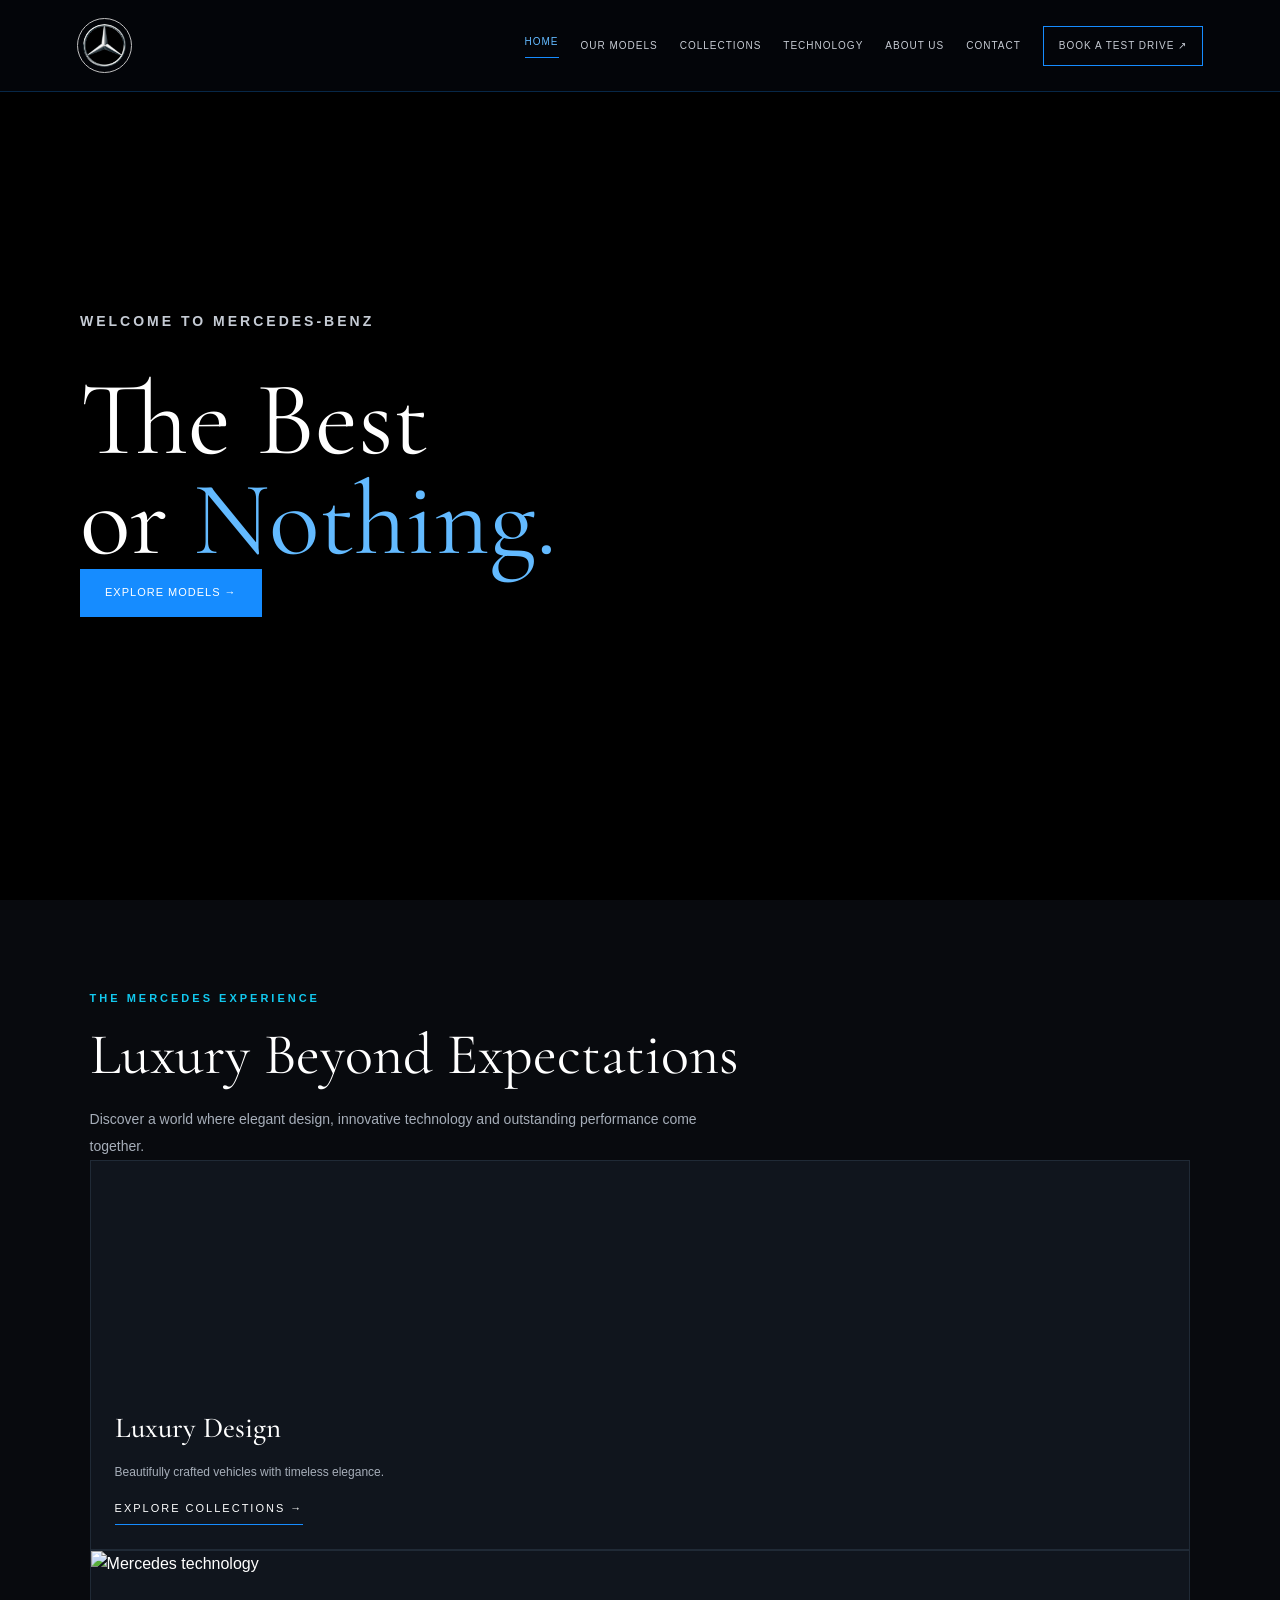
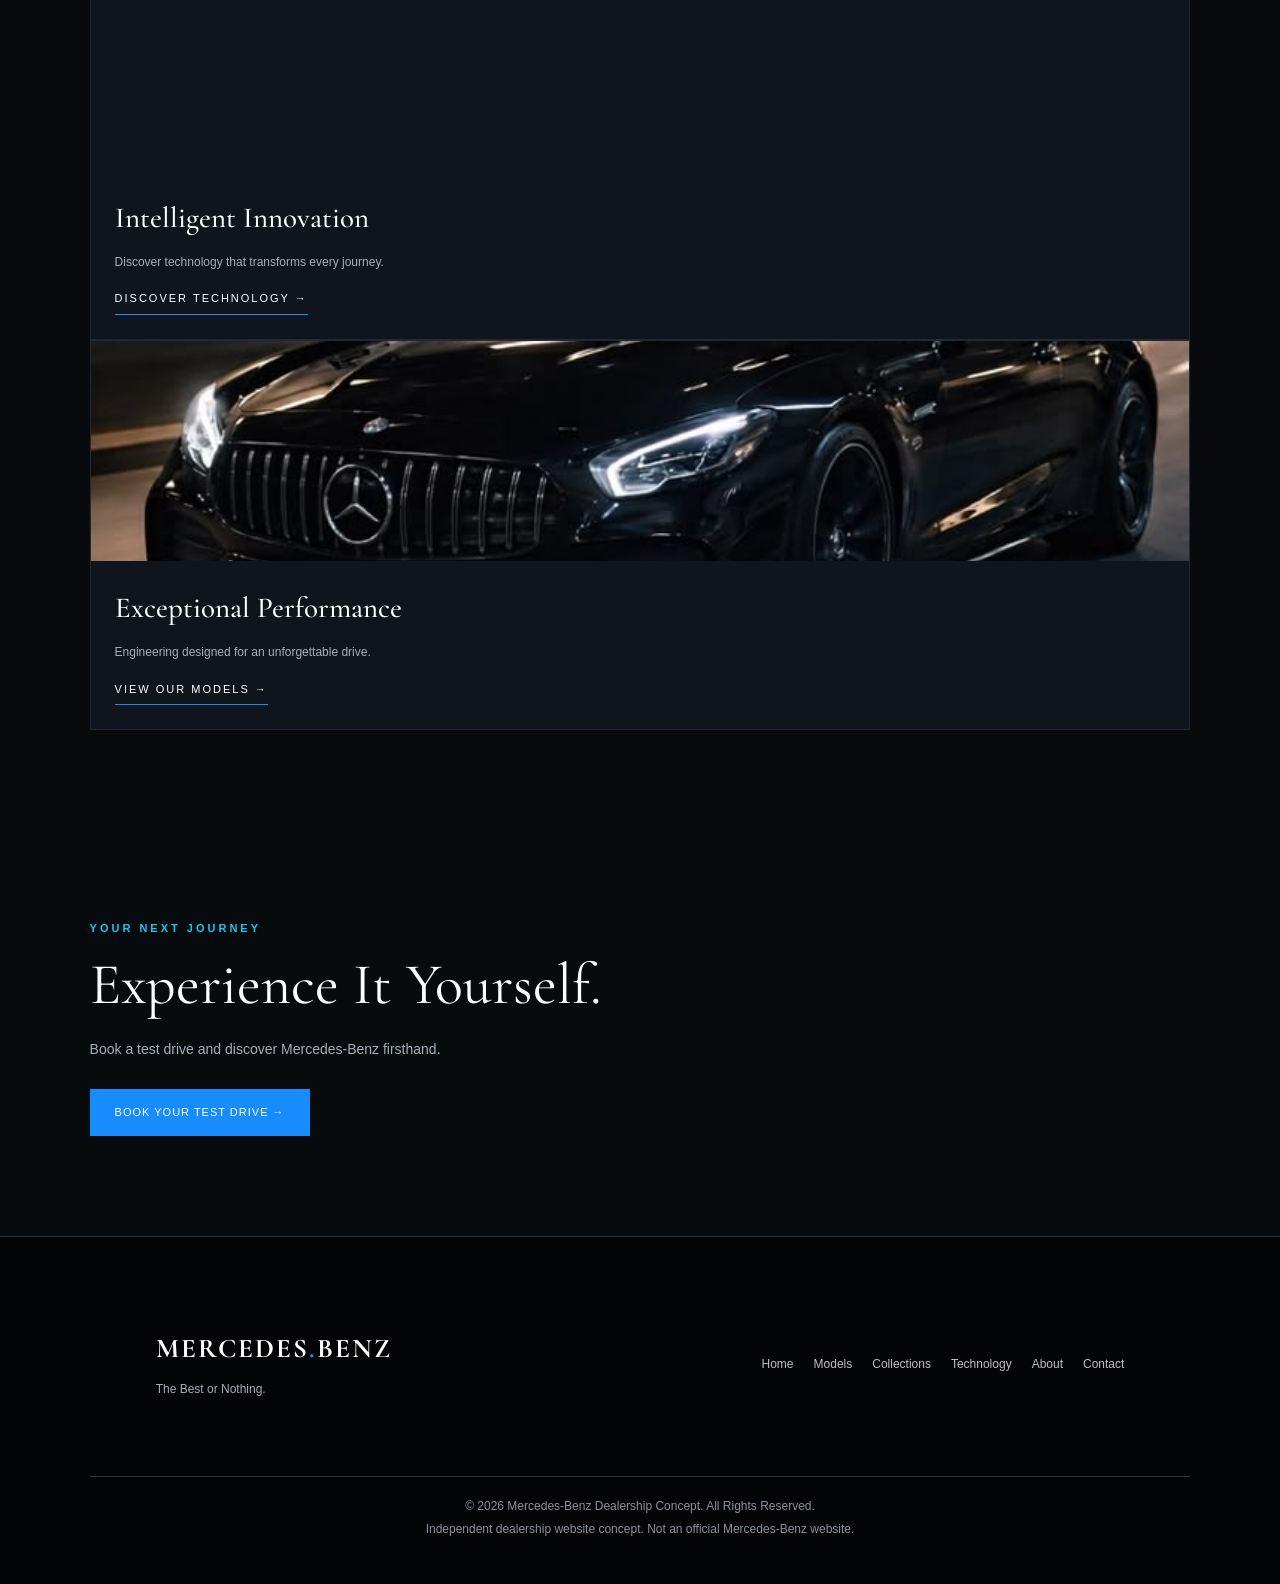
==== commit bfed750d: "Update index.html" ====
--- a/index.html
+++ b/index.html
@@ -87,7 +87,7 @@
 </div>
 
 <div class="car-card">
-<img src="" alt="Mercedes performance">
+<img src="jpg(3)" alt="Mercedes performance">
 <div class="car-info">
 <h3>Exceptional Performance</h3>
 <p>Engineering designed for an unforgettable drive.</p>
--- a/style.css
+++ b/style.css
@@ -258,7 +258,7 @@
 
 .car-card img,
 .car-card video {
-    width: 100%;
+    width: 85%;
     height: 220px;
     object-fit: cover;
     display: block;
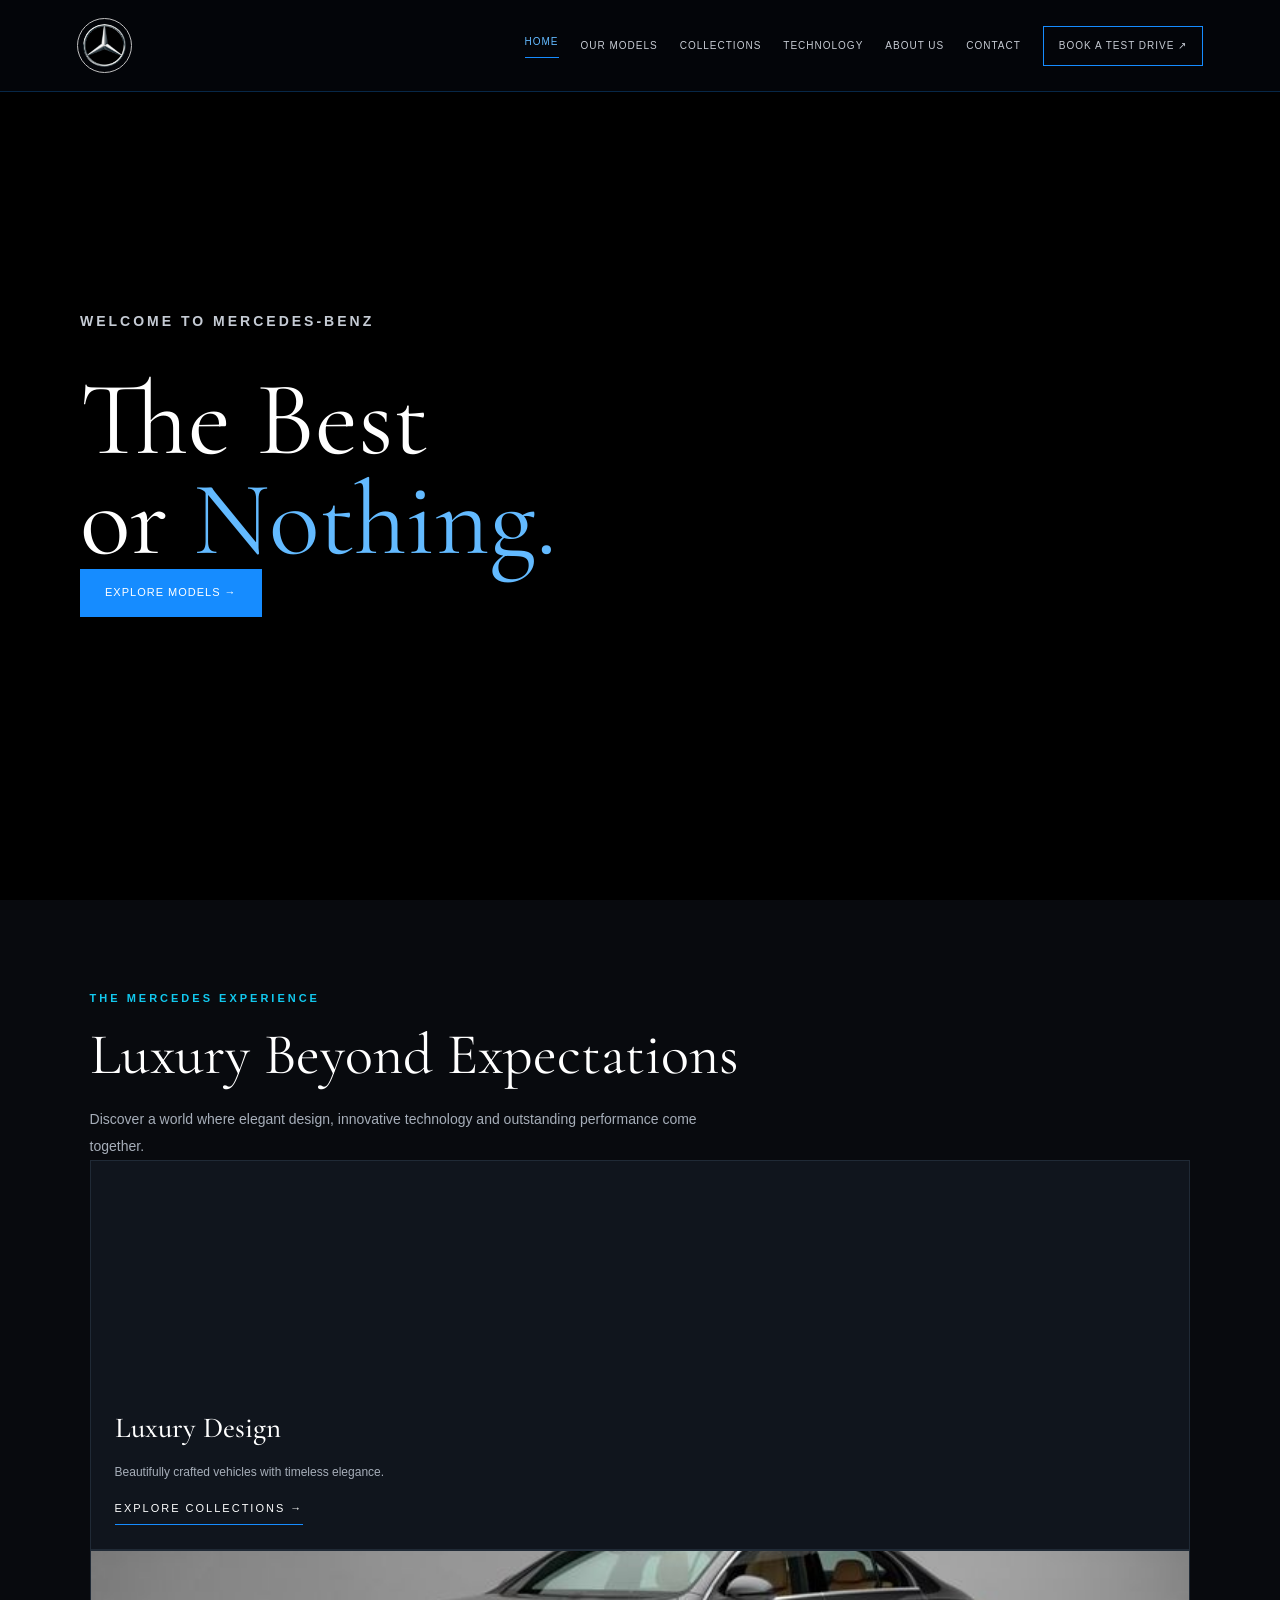
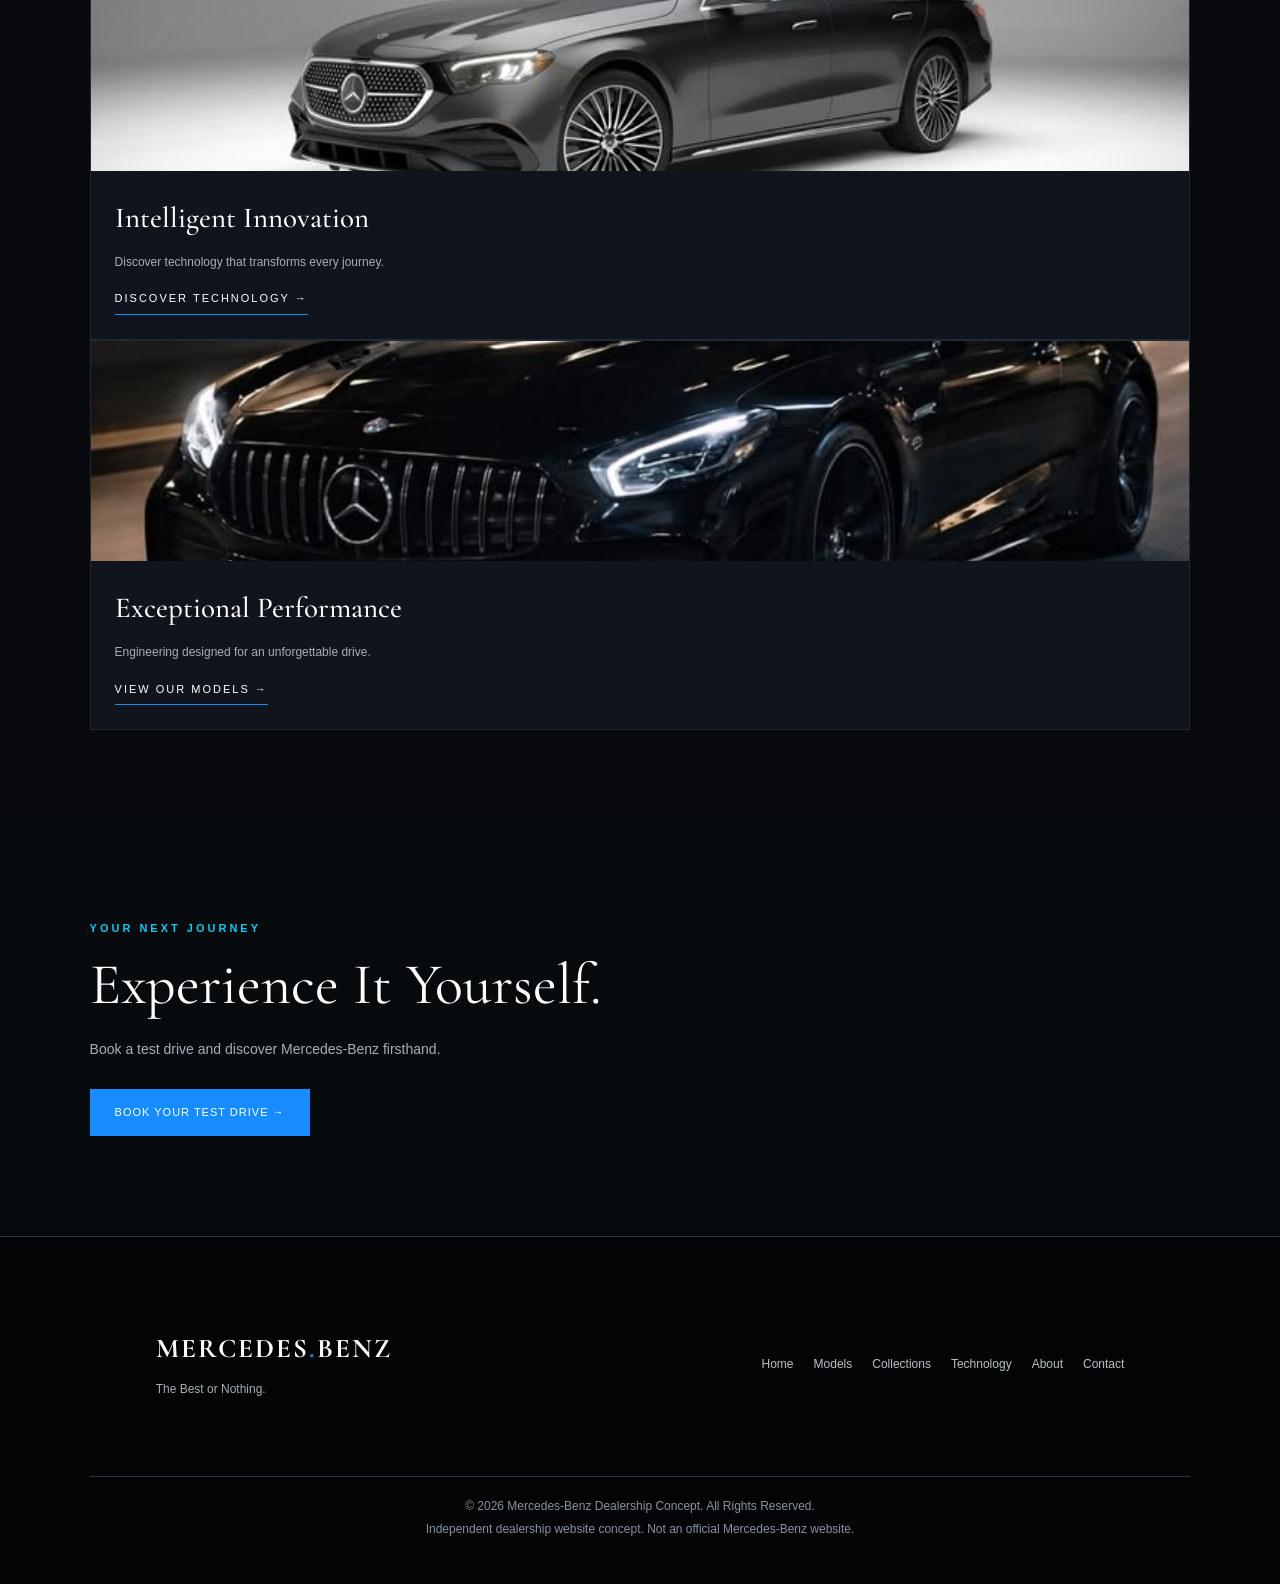
==== commit fa010d46: "Update image source for Mercedes car card" ====
--- a/index.html
+++ b/index.html
@@ -78,7 +78,7 @@
 
 
 <div class="car-card">
-<img src="" alt="Mercedes technology">
+<img src="🚗 Mercedes-Benz E-Class EV Launch Date Revealed! ⚡️__Exciting news for luxury EV enthusiasts! Mercedes-Benz has announced the launch date for their highly anticipated E-Class EV_ Discover all the details about this luxurious .jpg" alt="Mercedes technology">
 <div class="car-info">
 <h3>Intelligent Innovation</h3>
 <p>Discover technology that transforms every journey.</p>
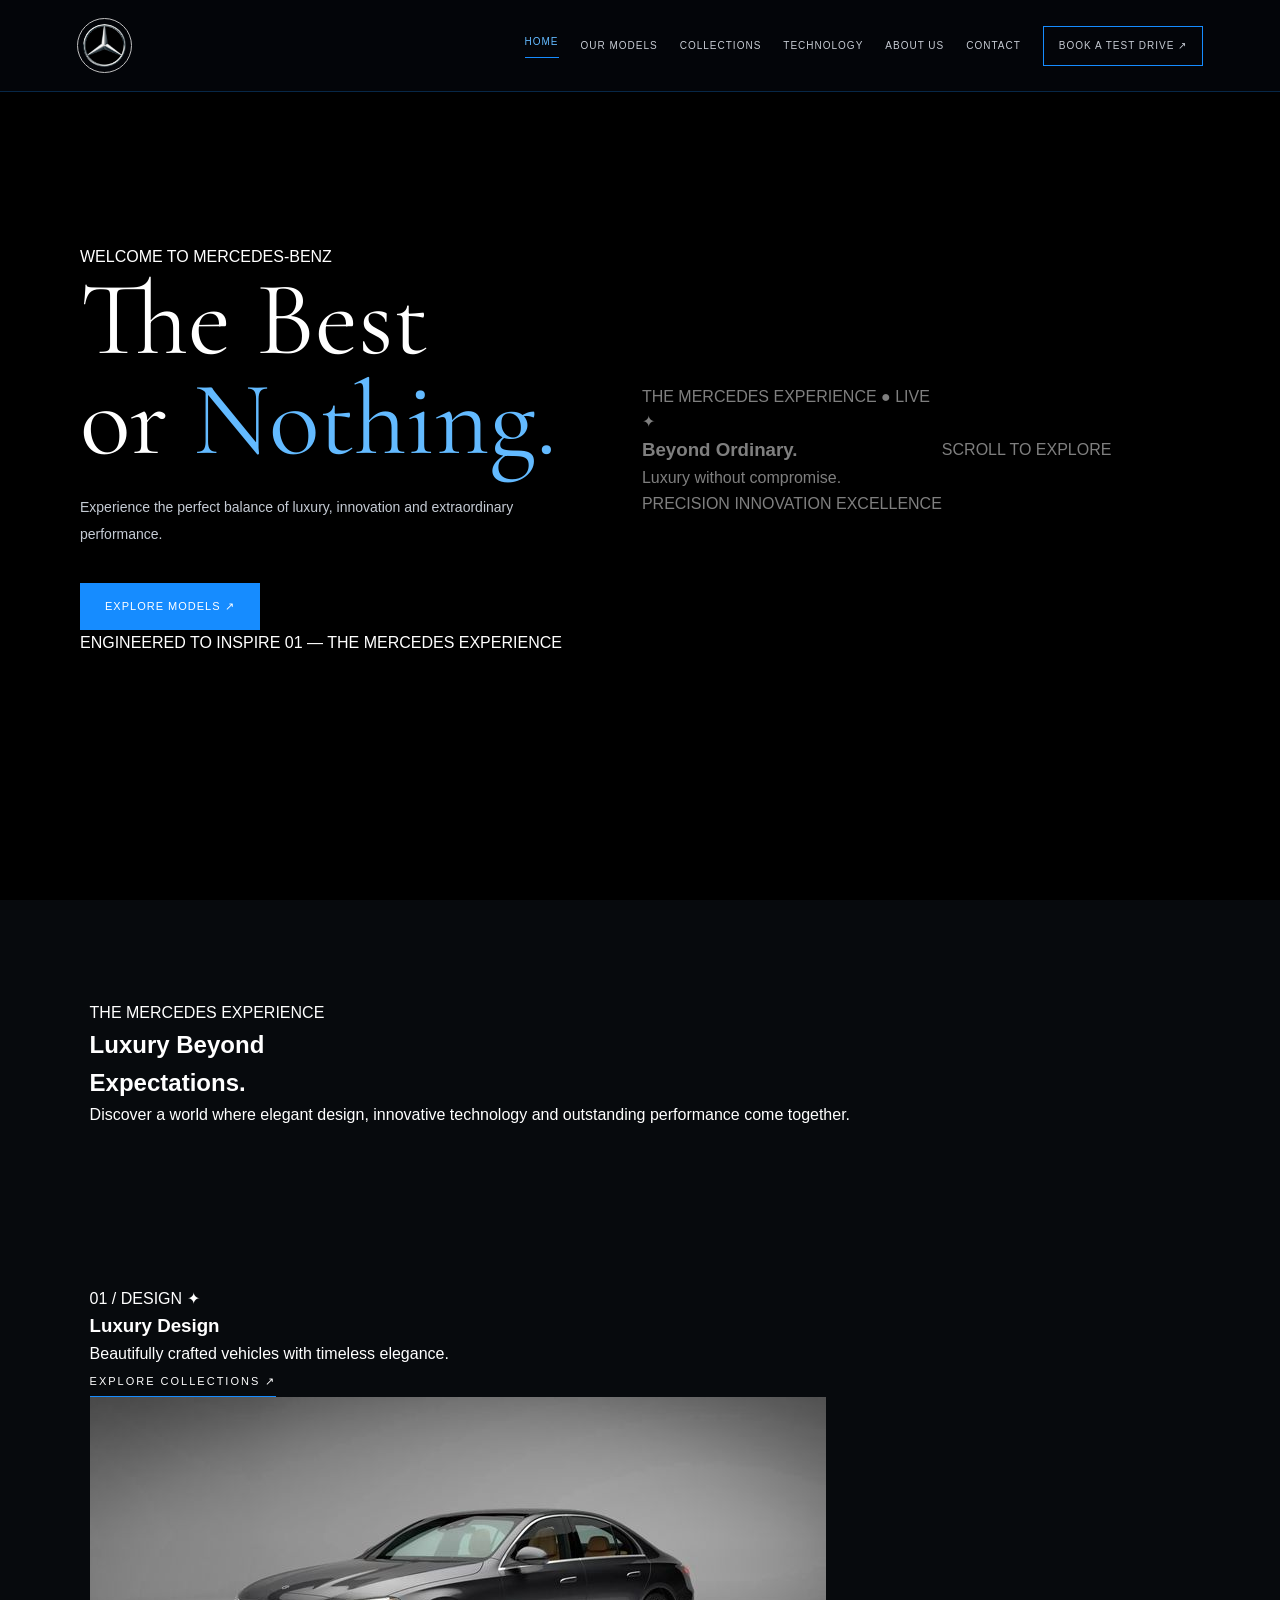
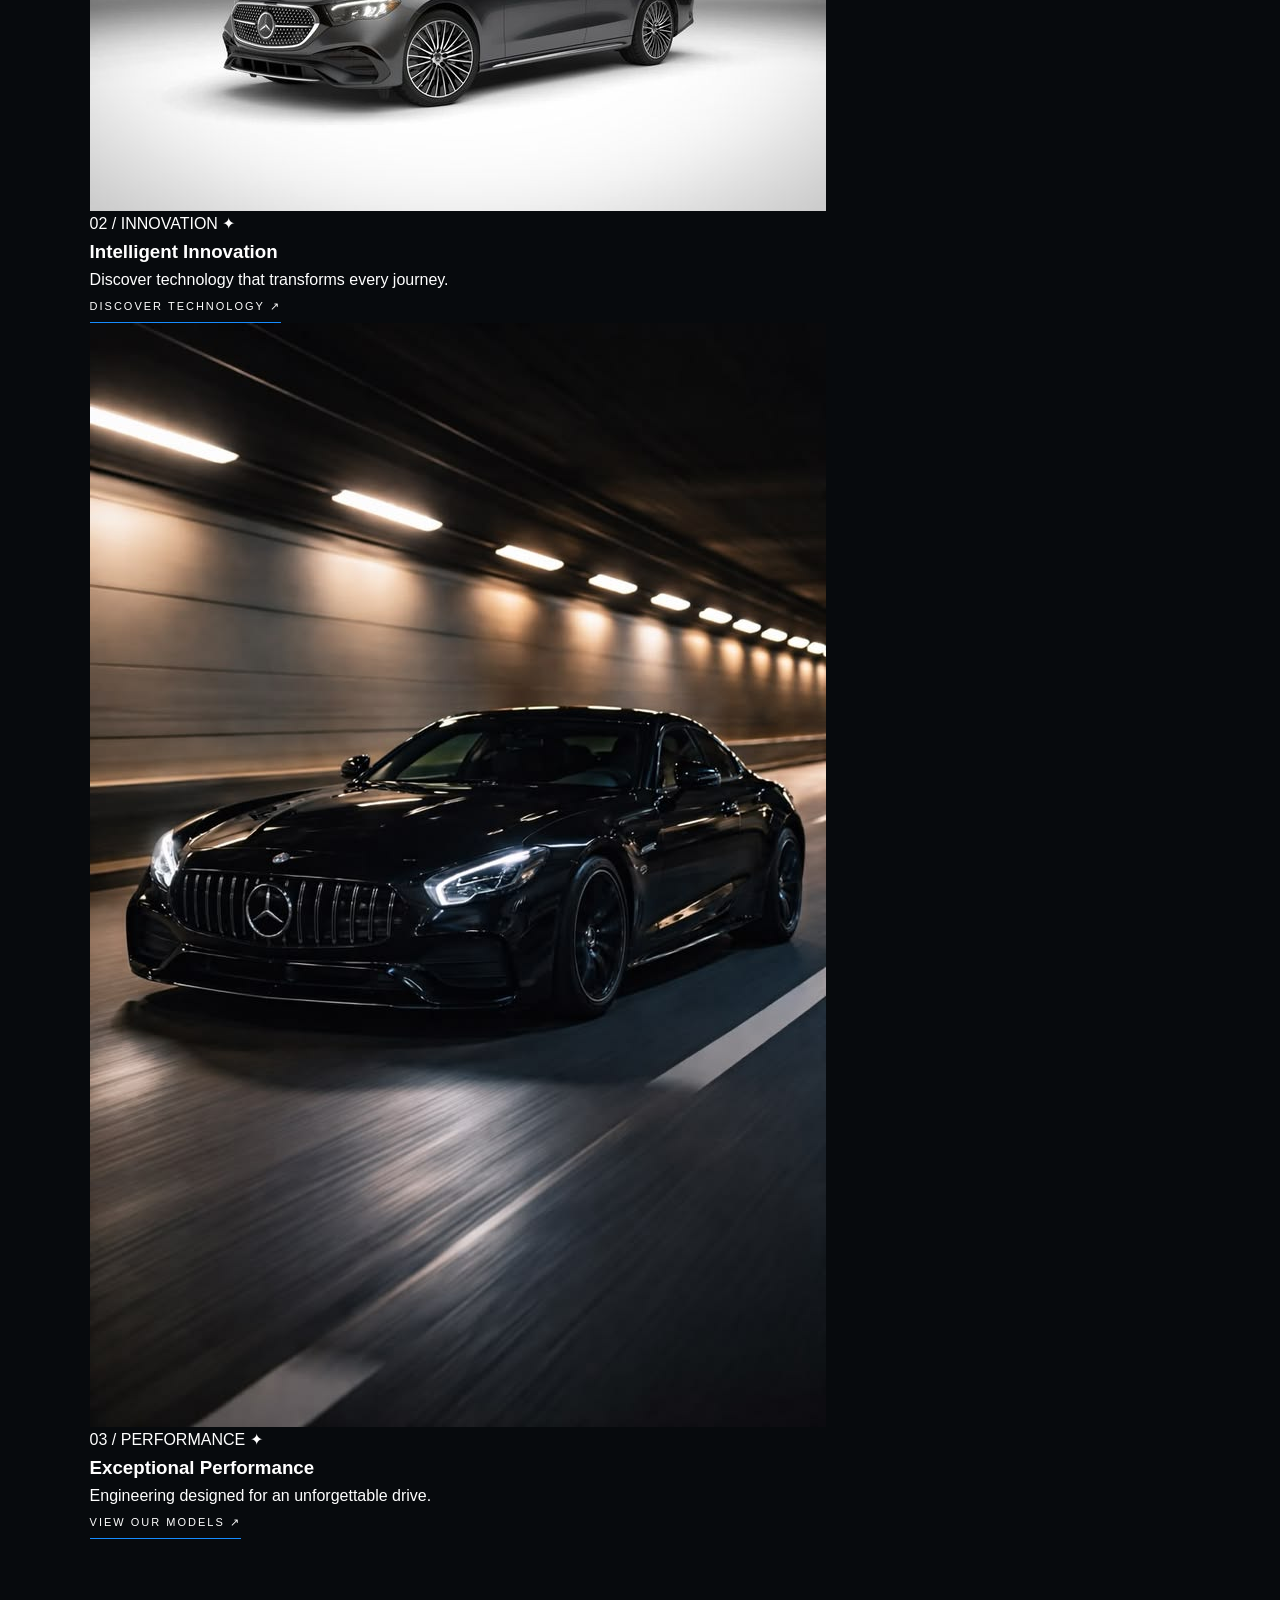
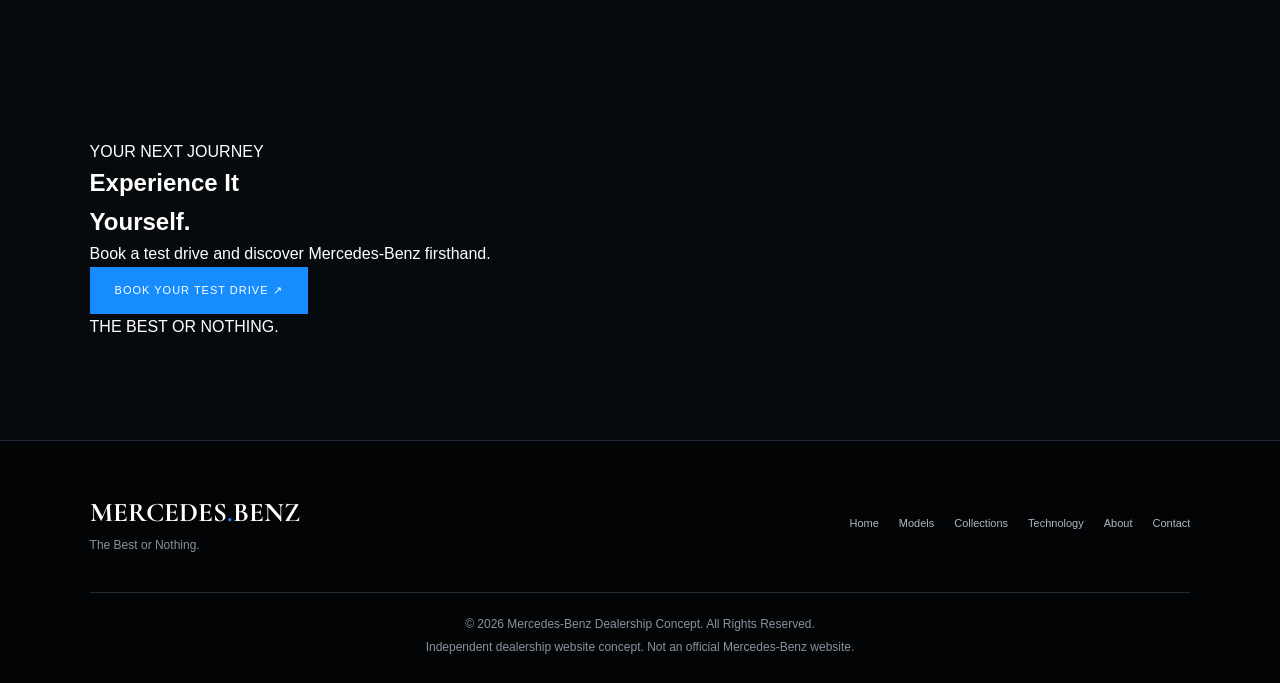
==== commit f8dbdeb7: "Update index.html" ====
--- a/index.html
+++ b/index.html
@@ -2,31 +2,40 @@
 <!DOCTYPE html>
 <html lang="en">
 <head>
-<meta charset="UTF-8">
-<meta name="viewport" content="width=device-width, initial-scale=1.0">
-<title>Mercedes-Benz | Home</title>
-<link rel="stylesheet" href="style.css">
+    <meta charset="UTF-8">
+    <meta name="viewport" content="width=device-width, initial-scale=1.0">
+
+    <title>Mercedes-Benz | Home</title>
+
+    <link rel="stylesheet" href="style.css">
+    <link rel="stylesheet" href="home.css">
 </head>
-<body>
-
-<nav>
-<a href="index.html" class="logo">
-    <img src="logo.jpg" alt="Mercedes-Benz Logo">
-</a> 
-<button class="menu-toggle" id="menuToggle">☰</button>
-<div class="nav-links" id="navLinks">
-<a href="index.html" class="active">HOME</a>
-<a href="models.html">OUR MODELS</a>
-<a href="collections.html">COLLECTIONS</a>
-<a href="technology.html">TECHNOLOGY</a>
-<a href="about.html">ABOUT US</a>
-<a href="contact.html">CONTACT</a>
-<a href="booking.html" class="nav-btn">BOOK A TEST DRIVE ↗</a>
-</div>
+
+<body class="home-page">
+
+<!-- NAVIGATION -->
+<nav class="home-nav">
+
+    <a href="index.html" class="logo">
+        <img src="logo.jpg" alt="Mercedes-Benz Logo">
+    </a>
+
+    <button class="menu-toggle" id="menuToggle">☰</button>
+
+    <div class="nav-links" id="navLinks">
+        <a href="index.html" class="active">HOME</a>
+        <a href="models.html">OUR MODELS</a>
+        <a href="collections.html">COLLECTIONS</a>
+        <a href="technology.html">TECHNOLOGY</a>
+        <a href="about.html">ABOUT US</a>
+        <a href="contact.html">CONTACT</a>
+        <a href="booking.html" class="nav-btn">BOOK A TEST DRIVE ↗</a>
+    </div>
+
 </nav>
 
 
-
+<!-- HERO SECTION -->
 <header class="home-hero">
 
     <!-- Background Video -->
@@ -34,100 +43,280 @@
         <source src="ssstik.io_1795427754338.mp4" type="video/mp4">
     </video>
 
-    <!-- Dark overlay -->
+    <!-- Overlays -->
     <div class="hero-overlay"></div>
-
-    <!-- Homepage content -->
+    <div class="hero-grid"></div>
+
+    <!-- Floating glow effects -->
+    <div class="home-glow home-glow-one"></div>
+    <div class="home-glow home-glow-two"></div>
+
+    <!-- Hero content -->
     <div class="home-content">
-        <p class="section-label">WELCOME TO MERCEDES-BENZ</p>
-
-        <h1>The Best<br>or <span>Nothing.</span></h1>
+
+        <div class="hero-glass-label">
+            <span class="status-dot"></span>
+            WELCOME TO MERCEDES-BENZ
+        </div>
+
+        <h1>
+            The Best<br>
+            or <span>Nothing.</span>
+        </h1>
+
+        <p class="hero-subtitle">
+            Experience the perfect balance of luxury,
+            innovation and extraordinary performance.
+        </p>
 
         <div class="home-buttons">
-            <a href="models.html" class="primary-btn">EXPLORE MODELS →</a>
-        </div>
+            <a href="models.html" class="primary-btn">
+                EXPLORE MODELS <span>↗</span>
+            </a>
+        </div>
+
+        <div class="hero-bottom-info">
+            <span>ENGINEERED TO INSPIRE</span>
+            <span>01 — THE MERCEDES EXPERIENCE</span>
+        </div>
+
+    </div>
+
+    <!-- Floating glass information panel -->
+    <div class="hero-floating-card">
+
+        <div class="floating-card-top">
+            <span>THE MERCEDES EXPERIENCE</span>
+            <span class="floating-live">● LIVE</span>
+        </div>
+
+        <div class="floating-card-main">
+            <div class="floating-icon">✦</div>
+
+            <div>
+                <h3>Beyond Ordinary.</h3>
+                <p>Luxury without compromise.</p>
+            </div>
+        </div>
+
+        <div class="floating-progress">
+            <span></span>
+        </div>
+
+        <div class="floating-card-bottom">
+            <span>PRECISION</span>
+            <span>INNOVATION</span>
+            <span>EXCELLENCE</span>
+        </div>
+
+    </div>
+
+    <div class="hero-scroll">
+        <span></span>
+        SCROLL TO EXPLORE
     </div>
 
 </header>
 
-<section class="content-section">
-<p class="section-label">THE MERCEDES EXPERIENCE</p>
-<h2 class="section-title">Luxury Beyond Expectations</h2>
-<p class="section-intro">
-Discover a world where elegant design, innovative
-technology and outstanding performance come together.
-</p>
-
-
-<div class="car-card">
-
-    <video class="card-video" autoplay muted loop playsinline>
-        <source src="ssstik.io_1795444765600.mp4" type="video/mp4">
-        Your browser does not support video.
-    </video>
-
-    <div class="car-info">
-        <h3>Luxury Design</h3>
-        <p>Beautifully crafted vehicles with timeless elegance.</p>
-        <a href="collections.html" class="details-link">
-            EXPLORE COLLECTIONS →
+
+<!-- MERCEDES EXPERIENCE -->
+<section class="home-experience">
+
+    <div class="experience-heading home-reveal">
+
+        <p class="home-label">THE MERCEDES EXPERIENCE</p>
+
+        <h2>
+            Luxury Beyond<br>
+            <span>Expectations.</span>
+        </h2>
+
+        <p class="home-intro">
+            Discover a world where elegant design, innovative
+            technology and outstanding performance come together.
+        </p>
+
+    </div>
+
+
+    <!-- FEATURE CARDS -->
+    <div class="home-cards">
+
+        <!-- LUXURY DESIGN -->
+        <article class="home-card home-card-large home-reveal">
+
+            <div class="home-card-image">
+                <video class="card-video" autoplay muted loop playsinline>
+                    <source src="ssstik.io_1795444765600.mp4" type="video/mp4">
+                    Your browser does not support video.
+                </video>
+            </div>
+
+            <div class="card-glass">
+
+                <div class="card-top-line">
+                    <span>01 / DESIGN</span>
+                    <span>✦</span>
+                </div>
+
+                <div class="card-info">
+                    <h3>Luxury Design</h3>
+
+                    <p>
+                        Beautifully crafted vehicles with timeless elegance.
+                    </p>
+
+                    <a href="collections.html" class="details-link">
+                        EXPLORE COLLECTIONS <span>↗</span>
+                    </a>
+                </div>
+
+            </div>
+
+        </article>
+
+
+        <!-- INTELLIGENT INNOVATION -->
+        <article class="home-card home-reveal">
+
+            <div class="home-card-image">
+                <img
+                    src="🚗 Mercedes-Benz E-Class EV Launch Date Revealed! ⚡️__Exciting news for luxury EV enthusiasts! Mercedes-Benz has announced the launch date for their highly anticipated E-Class EV_ Discover all the details about this luxurious .jpg"
+                    alt="Mercedes technology">
+            </div>
+
+            <div class="card-glass">
+
+                <div class="card-top-line">
+                    <span>02 / INNOVATION</span>
+                    <span>✦</span>
+                </div>
+
+                <div class="card-info">
+                    <h3>Intelligent Innovation</h3>
+
+                    <p>
+                        Discover technology that transforms every journey.
+                    </p>
+
+                    <a href="technology.html" class="details-link">
+                        DISCOVER TECHNOLOGY <span>↗</span>
+                    </a>
+                </div>
+
+            </div>
+
+        </article>
+
+
+        <!-- EXCEPTIONAL PERFORMANCE -->
+        <article class="home-card home-reveal">
+
+            <div class="home-card-image">
+                <img src="jpg(3)" alt="Mercedes performance">
+            </div>
+
+            <div class="card-glass">
+
+                <div class="card-top-line">
+                    <span>03 / PERFORMANCE</span>
+                    <span>✦</span>
+                </div>
+
+                <div class="card-info">
+                    <h3>Exceptional Performance</h3>
+
+                    <p>
+                        Engineering designed for an unforgettable drive.
+                    </p>
+
+                    <a href="models.html" class="details-link">
+                        VIEW OUR MODELS <span>↗</span>
+                    </a>
+                </div>
+
+            </div>
+
+        </article>
+
+    </div>
+
+</section>
+
+
+<!-- TEST DRIVE SECTION -->
+<section class="home-testdrive">
+
+    <div class="testdrive-glow"></div>
+
+    <div class="testdrive-content home-reveal">
+
+        <p class="home-label">YOUR NEXT JOURNEY</p>
+
+        <h2>
+            Experience It<br>
+            <span>Yourself.</span>
+        </h2>
+
+        <p>
+            Book a test drive and discover Mercedes-Benz firsthand.
+        </p>
+
+        <a href="booking.html" class="primary-btn">
+            BOOK YOUR TEST DRIVE <span>↗</span>
         </a>
-    </div>
-
-</div>
-
-
-<div class="car-card">
-<img src="🚗 Mercedes-Benz E-Class EV Launch Date Revealed! ⚡️__Exciting news for luxury EV enthusiasts! Mercedes-Benz has announced the launch date for their highly anticipated E-Class EV_ Discover all the details about this luxurious .jpg" alt="Mercedes technology">
-<div class="car-info">
-<h3>Intelligent Innovation</h3>
-<p>Discover technology that transforms every journey.</p>
-<a href="technology.html" class="details-link">DISCOVER TECHNOLOGY →</a>
-</div>
-</div>
-
-<div class="car-card">
-<img src="jpg(3)" alt="Mercedes performance">
-<div class="car-info">
-<h3>Exceptional Performance</h3>
-<p>Engineering designed for an unforgettable drive.</p>
-<a href="models.html" class="details-link">VIEW OUR MODELS →</a>
-</div>
-</div>
-
-</div>
+
+    </div>
+
+    <div class="testdrive-decoration">
+        <span>THE BEST OR NOTHING.</span>
+    </div>
+
 </section>
 
-<section>
-<p class="section-label">YOUR NEXT JOURNEY</p>
-<h2 class="section-title">Experience It Yourself.</h2>
-<p class="section-intro">Book a test drive and discover Mercedes-Benz firsthand.</p>
-<br>
-<a href="booking.html" class="primary-btn">BOOK YOUR TEST DRIVE →</a>
-</section>
-
+
+<!-- FOOTER -->
 <footer>
-<div class="footer-top">
-<div>
-<h3>MERCEDES<span style="color:#168cff">.</span>BENZ</h3>
-<p>The Best or Nothing.</p>
-</div>
-<div class="footer-links">
-<a href="index.html">Home</a>
-<a href="models.html">Models</a>
-<a href="collections.html">Collections</a>
-<a href="technology.html">Technology</a>
-<a href="about.html">About</a>
-<a href="contact.html">Contact</a>
-</div>
-</div>
-<div class="copyright">
-<p>© 2026 Mercedes-Benz Dealership Concept. All Rights Reserved.</p>
-<p>Independent dealership website concept. Not an official Mercedes-Benz website.</p>
-</div>
+
+    <div class="footer-top">
+
+        <div>
+            <h3>MERCEDES<span style="color:#168cff">.</span>BENZ</h3>
+            <p>The Best or Nothing.</p>
+        </div>
+
+        <div class="footer-links">
+            <a href="index.html">Home</a>
+            <a href="models.html">Models</a>
+            <a href="collections.html">Collections</a>
+            <a href="technology.html">Technology</a>
+            <a href="about.html">About</a>
+            <a href="contact.html">Contact</a>
+        </div>
+
+    </div>
+
+    <div class="copyright">
+
+        <p>
+            © 2026 Mercedes-Benz Dealership Concept.
+            All Rights Reserved.
+        </p>
+
+        <p>
+            Independent dealership website concept.
+            Not an official Mercedes-Benz website.
+        </p>
+
+    </div>
+
 </footer>
 
+
 <script src="script.js"></script>
+<script src="home.js"></script>
+
 </body>
 </html>
 
+
--- a/style.css
+++ b/style.css
@@ -1,3 +1,4 @@
+
 
 @import url('https://fonts.googleapis.com/css2?family=Cormorant+Garamond:wght@400;500;600;700&family=Inter:wght@300;400;500;600;700&display=swap');
 
@@ -237,12 +238,13 @@
 
 .car-grid {
     display: grid;
-    grid-template-columns: repeat(3,1fr);
+    grid-template-columns: repeat(3, minmax(0, 280px));
     gap: 24px;
     margin-top: 40px;
 }
 
 .car-card {
+    width: 100%;
     background: var(--card);
     border: 1px solid #202a36;
     overflow: hidden;
@@ -258,7 +260,7 @@
 
 .car-card img,
 .car-card video {
-    width: 85%;
+    width: 100%;
     height: 220px;
     object-fit: cover;
     display: block;
@@ -311,77 +313,6 @@
     margin-top: 40px;
 }
 
-.collection-card {
-    min-height: 350px;
-    display: flex;
-    align-items: end;
-    padding: 30px;
-    background-size: cover;
-    background-position: center;
-    position: relative;
-    overflow: hidden;
-}
-
-.collection-card::before {
-    content: "";
-    position: absolute;
-    inset: 0;
-    background: linear-gradient(0deg,#000,transparent);
-}
-
-.collection-card > div {
-    position: relative;
-    z-index: 1;
-}
-
-.collection-card p {
-    color: #d0d5dc;
-    font-size: 13px;
-    margin: 10px 0 18px;
-}
-
-.collection-card:hover {
-    outline: 1px solid var(--blue);
-}
-
-/* TECHNOLOGY */
-
-.tech-layout {
-    display: grid;
-    grid-template-columns: 1fr 1fr;
-    gap: 55px;
-    align-items: center;
-    margin-top: 40px;
-}
-
-.tech-image img {
-    width: 100%;
-    height: 430px;
-    object-fit: cover;
-}
-
-.tech-list {
-    display: grid;
-    gap: 25px;
-    margin-top: 25px;
-}
-
-.tech-item {
-    border-left: 2px solid var(--blue);
-    padding: 5px 20px;
-}
-
-.tech-item h3 {
-    font-family: 'Cormorant Garamond', serif;
-    font-size: 25px;
-    font-weight: 500;
-}
-
-.tech-item p {
-    color: #a6aeb9;
-    font-size: 13px;
-    margin-top: 8px;
-}
 
 /* ABOUT */
 
@@ -416,6 +347,993 @@
     font-size: 11px;
     letter-spacing: 1px;
 }
+
+/* =====================================
+   MERCEDES-BENZ ABOUT US
+   FUTURISTIC GLASSMORPHISM DESIGN
+===================================== */
+
+:root {
+    --about-cyan: #12c9ef;
+    --about-blue: #168cff;
+    --about-dark: #070b11;
+    --about-panel: rgba(16, 28, 42, 0.65);
+    --about-muted: #aab5c2;
+}
+
+html {
+    scroll-behavior: smooth;
+}
+
+body {
+    background: var(--about-dark);
+    color: white;
+}
+
+/* COMMON LABEL */
+
+.about-label {
+    color: var(--about-cyan);
+    font-size: 10px;
+    font-weight: bold;
+    letter-spacing: 3px;
+    margin-bottom: 18px;
+}
+
+/* =====================================
+   HERO
+===================================== */
+
+.about-hero {
+    min-height: 570px;
+    position: relative;
+    display: flex;
+    align-items: center;
+    justify-content: center;
+    text-align: center;
+    overflow: hidden;
+    padding: 80px 20px;
+
+    background:
+        linear-gradient(rgba(4, 9, 16, .72), rgba(4, 9, 16, .88)),
+        url("https://images.unsplash.com/photo-1618843479313-40f8afb4b4d8?auto=format&fit=crop&w=1800&q=85")
+        center / cover;
+}
+
+.hero-glow {
+    position: absolute;
+    width: 450px;
+    height: 450px;
+    background: rgba(18, 201, 239, .14);
+    filter: blur(100px);
+    border-radius: 50%;
+    top: 10%;
+    left: 50%;
+    transform: translateX(-50%);
+    animation: glowMove 7s ease-in-out infinite alternate;
+}
+
+.hero-content {
+    position: relative;
+    z-index: 2;
+    max-width: 800px;
+    animation: fadeUp 1s ease both;
+}
+
+.hero-content h1 {
+    font-size: clamp(35px, 6vw, 65px);
+    line-height: 1.15;
+    font-weight: 500;
+    letter-spacing: 2px;
+    margin: 15px 0;
+}
+
+.hero-content h1 span,
+.story-card h2 span,
+.section-heading h2 span,
+.choose-heading h2 span,
+.cta-glass h2 span {
+    color: var(--about-cyan);
+}
+
+.hero-content > p:not(.about-label) {
+    color: #c1cbd5;
+    font-size: 14px;
+    line-height: 1.9;
+    max-width: 600px;
+    margin: 15px auto 30px;
+}
+
+.hero-bottom {
+    position: absolute;
+    bottom: 20px;
+    left: 5%;
+    right: 5%;
+    display: flex;
+    justify-content: space-between;
+    color: #9daab7;
+    font-size: 9px;
+    letter-spacing: 2px;
+}
+
+/* =====================================
+   BUTTONS
+===================================== */
+
+.about-button,
+.outline-button {
+    display: inline-block;
+    padding: 14px 25px;
+    border-radius: 30px;
+    text-decoration: none;
+    font-size: 10px;
+    font-weight: bold;
+    letter-spacing: 1px;
+    transition: .35s ease;
+}
+
+.about-button {
+    background: var(--about-cyan);
+    color: #061019;
+    border: 1px solid var(--about-cyan);
+}
+
+.about-button:hover {
+    background: transparent;
+    color: white;
+    box-shadow: 0 0 25px rgba(18, 201, 239, .35);
+    transform: translateY(-4px);
+}
+
+.outline-button {
+    color: white;
+    border: 1px solid rgba(255,255,255,.4);
+}
+
+.outline-button:hover {
+    border-color: var(--about-cyan);
+    color: var(--about-cyan);
+    transform: translateY(-4px);
+}
+
+/* =====================================
+   STORY SECTION
+===================================== */
+
+.about-section {
+    max-width: 1250px;
+    width: 90%;
+    margin: 100px auto;
+    display: grid;
+    grid-template-columns: 1.1fr .9fr;
+    align-items: center;
+    gap: 35px;
+}
+
+.story-image {
+    height: 440px;
+    position: relative;
+    overflow: hidden;
+    border-radius: 18px;
+    border: 1px solid rgba(255,255,255,.15);
+}
+
+/* MERCEDES STORY AUTOPLAY VIDEO */
+
+.story-image {
+    position: relative;
+    overflow: hidden;
+    border-radius: 20px;
+    height: 100%;
+    min-height: 350px;
+}
+
+/* VIDEO COVERS THE ENTIRE GRID */
+
+.story-video {
+    position: absolute;
+    inset: 0;
+
+    width: 100%;
+    height: 100%;
+
+    object-fit: cover;
+    object-position: center;
+
+    display: block;
+}
+
+/* DARK CINEMATIC OVERLAY */
+
+.story-image::after {
+    content: "";
+
+    position: absolute;
+    inset: 0;
+
+    background: linear-gradient(
+        to top,
+        rgba(0, 10, 25, 0.75),
+        transparent 65%
+    );
+
+    pointer-events: none;
+}
+
+/* CAPTION ABOVE VIDEO */
+
+.image-caption {
+    position: absolute;
+    bottom: 20px;
+    left: 20px;
+    z-index: 3;
+}
+
+/* MOBILE RESPONSIVENESS */
+
+@media (max-width: 768px) {
+    .story-image {
+        min-height: 280px;
+    }
+}
+
+.story-image img {
+    width: 100%;
+    height: 100%;
+    object-fit: cover;
+    transition: .7s ease;
+}
+
+.story-image:hover img {
+    transform: scale(1.07);
+}
+
+.image-caption {
+    position: absolute;
+    bottom: 0;
+    left: 0;
+    right: 0;
+    padding: 20px;
+    background: linear-gradient(transparent, rgba(0,0,0,.9));
+    color: white;
+    font-size: 9px;
+    letter-spacing: 2px;
+}
+
+/* GLASS CARD */
+
+.glass-card {
+    background: rgba(255,255,255,.045);
+    backdrop-filter: blur(18px);
+    -webkit-backdrop-filter: blur(18px);
+    border: 1px solid rgba(255,255,255,.13);
+    border-radius: 16px;
+    box-shadow:
+        0 15px 45px rgba(0,0,0,.3),
+        inset 0 1px 1px rgba(255,255,255,.08);
+    position: relative;
+    overflow: hidden;
+}
+
+.story-card {
+    padding: 38px;
+}
+
+.story-card::before,
+.purpose-card::before {
+    content: "";
+    position: absolute;
+    width: 180px;
+    height: 180px;
+    top: -100px;
+    right: -80px;
+    background: rgba(18,201,239,.16);
+    filter: blur(55px);
+    border-radius: 50%;
+    pointer-events: none;
+}
+
+.story-card > * {
+    position: relative;
+    z-index: 1;
+}
+
+.story-card h2 {
+    font-size: clamp(27px, 3vw, 38px);
+    font-weight: 500;
+    margin: 0 0 20px;
+}
+
+.story-card p:not(.about-label) {
+    color: var(--about-muted);
+    font-size: 13px;
+    line-height: 1.9;
+    margin-bottom: 16px;
+}
+
+.text-link {
+    display: inline-block;
+    margin-top: 10px;
+    color: var(--about-cyan);
+    font-size: 10px;
+    letter-spacing: 1px;
+    text-decoration: none;
+    border-bottom: 1px solid var(--about-cyan);
+    padding-bottom: 7px;
+}
+
+/* =====================================
+   PURPOSE CARDS
+===================================== */
+
+.purpose-section {
+    padding: 90px 6%;
+    background:
+        radial-gradient(ellipse at 50% 50%, rgba(18,201,239,.07), transparent 65%),
+        #0a111a;
+}
+
+.section-heading,
+.choose-heading {
+    text-align: center;
+    max-width: 700px;
+    margin: 0 auto 45px;
+}
+
+.section-heading h2,
+.choose-heading h2 {
+    font-size: clamp(28px, 4vw, 42px);
+    font-weight: 500;
+    margin: 0 0 14px;
+}
+
+.section-heading > p:last-child,
+.choose-heading > p:last-child {
+    color: var(--about-muted);
+    font-size: 13px;
+    line-height: 1.8;
+}
+
+.purpose-grid {
+    max-width: 1150px;
+    margin: auto;
+    display: grid;
+    grid-template-columns: repeat(3, 1fr);
+    gap: 22px;
+}
+
+.purpose-card {
+    padding: 30px 25px;
+    min-height: 240px;
+    transition: .4s ease;
+    cursor: pointer;
+}
+
+.purpose-card:hover {
+    transform: translateY(-10px);
+    border-color: var(--about-cyan);
+    box-shadow: 0 15px 40px rgba(18,201,239,.13);
+}
+
+.card-icon {
+    font-size: 30px;
+    color: var(--about-cyan);
+    margin-bottom: 25px;
+}
+
+.card-number {
+    position: absolute;
+    top: 22px;
+    right: 22px;
+    color: rgba(255,255,255,.3);
+    font-size: 11px;
+}
+
+.purpose-card h3 {
+    font-size: 19px;
+    font-weight: 500;
+    margin-bottom: 12px;
+}
+
+.purpose-card p {
+    color: var(--about-muted);
+    font-size: 12px;
+    line-height: 1.9;
+}
+
+/* =====================================
+   WHY CHOOSE US
+===================================== */
+
+.choose-section {
+    padding: 100px 6%;
+    max-width: 1350px;
+    margin: auto;
+}
+
+.choose-grid {
+    display: grid;
+    grid-template-columns: repeat(4, 1fr);
+    gap: 18px;
+}
+
+.choose-item {
+    text-align: center;
+    padding: 30px 17px;
+    background: rgba(255,255,255,.025);
+    border: 1px solid rgba(255,255,255,.08);
+    border-radius: 12px;
+    transition: .35s;
+}
+
+.choose-item:hover {
+    background: rgba(18,201,239,.07);
+    border-color: var(--about-cyan);
+    transform: translateY(-7px);
+}
+
+.choose-icon {
+    width: 55px;
+    height: 55px;
+    margin: 0 auto 20px;
+    display: flex;
+    justify-content: center;
+    align-items: center;
+    border-radius: 50%;
+    border: 1px solid rgba(18,201,239,.5);
+    color: var(--about-cyan);
+    font-size: 23px;
+    box-shadow: 0 0 18px rgba(18,201,239,.1);
+}
+
+.choose-item h3 {
+    font-size: 14px;
+    font-weight: 500;
+    margin-bottom: 12px;
+}
+
+.choose-item p {
+    color: var(--about-muted);
+    font-size: 11px;
+    line-height: 1.8;
+}
+
+/* =====================================
+   FINAL CTA
+===================================== */
+
+.about-cta {
+    padding: 90px 6%;
+    background:
+        linear-gradient(rgba(4,9,15,.78), rgba(4,9,15,.9)),
+        url("https://images.unsplash.com/photo-1503376780353-7e6692767b70?auto=format&fit=crop&w=1800&q=85")
+        center / cover;
+}
+
+.cta-glass {
+    max-width: 900px;
+    margin: auto;
+    padding: 55px 25px;
+    text-align: center;
+    background: rgba(10,20,32,.65);
+    backdrop-filter: blur(18px);
+    -webkit-backdrop-filter: blur(18px);
+    border: 1px solid rgba(255,255,255,.18);
+    border-radius: 18px;
+    box-shadow: 0 0 35px rgba(18,201,239,.09);
+}
+
+.cta-glass h2 {
+    font-size: clamp(26px, 4vw, 43px);
+    font-weight: 500;
+    margin: 10px 0 15px;
+}
+
+.cta-glass > p:not(.about-label) {
+    color: var(--about-muted);
+    font-size: 13px;
+    line-height: 1.8;
+    margin-bottom: 25px;
+}
+
+.cta-buttons {
+    display: flex;
+    justify-content: center;
+    flex-wrap: wrap;
+    gap: 15px;
+}
+
+/* =====================================
+   ANIMATIONS
+===================================== */
+
+@keyframes fadeUp {
+    from {
+        opacity: 0;
+        transform: translateY(30px);
+    }
+    to {
+        opacity: 1;
+        transform: translateY(0);
+    }
+}
+
+@keyframes glowMove {
+    from {
+        transform: translateX(-50%) translateY(-15px);
+    }
+    to {
+        transform: translateX(-50%) translateY(25px);
+    }
+}
+
+.story-card,
+.purpose-card,
+.choose-item {
+    animation: fadeUp .8s ease both;
+}
+
+/* =====================================
+   TABLET
+===================================== */
+
+@media (max-width: 900px) {
+
+    .about-section {
+        grid-template-columns: 1fr;
+        gap: 25px;
+    }
+
+    .story-image {
+        height: 350px;
+    }
+
+    .purpose-grid {
+        grid-template-columns: repeat(2, 1fr);
+    }
+
+    .choose-grid {
+        grid-template-columns: repeat(2, 1fr);
+    }
+}
+
+/* =====================================
+   MOBILE
+===================================== */
+
+@media (max-width: 600px) {
+
+    .about-hero {
+        min-height: 500px;
+    }
+
+    .hero-content h1 {
+        font-size: 34px;
+    }
+
+    .hero-bottom {
+        font-size: 7px;
+    }
+
+    .about-section {
+        width: 90%;
+        margin: 65px auto;
+    }
+
+    .story-image {
+        height: 250px;
+    }
+
+    .story-card {
+        padding: 25px 20px;
+    }
+
+    .purpose-section,
+    .choose-section {
+        padding: 65px 5%;
+    }
+
+    .purpose-grid,
+    .choose-grid {
+        grid-template-columns: 1fr;
+    }
+
+    .purpose-card {
+        min-height: auto;
+    }
+
+    .cta-glass {
+        padding: 35px 18px;
+    }
+
+    .cta-buttons {
+        flex-direction: column;
+        align-items: center;
+    }
+
+    .about-button,
+    .outline-button {
+        width: 100%;
+        max-width: 260px;
+        text-align: center;
+    }
+}
+
+/* ACCESSIBILITY: REDUCE MOTION */
+
+@media (prefers-reduced-motion: reduce) {
+    *,
+    *::before,
+    *::after {
+        animation-duration: .01ms !important;
+        animation-iteration-count: 1 !important;
+        scroll-behavior: auto !important;
+        transition-duration: .01ms !important;
+    }
+}
+
+/* =========================================
+   MERCEDES-BENZ — LIQUID GLASS UPGRADE
+========================================= */
+
+/* LIQUID GLASS BASE */
+
+.glass-card,
+.choose-item,
+.cta-glass {
+
+    position: relative;
+    overflow: hidden;
+
+    background:
+        linear-gradient(
+            135deg,
+            rgba(30, 115, 160, 0.20),
+            rgba(8, 20, 38, 0.48),
+            rgba(30, 100, 145, 0.12)
+        );
+
+    backdrop-filter: blur(24px) saturate(180%);
+    -webkit-backdrop-filter: blur(24px) saturate(180%);
+
+    border: 1px solid rgba(130, 220, 255, 0.24);
+
+    box-shadow:
+        0 15px 40px rgba(0, 0, 0, 0.35),
+        inset 0 1px 2px rgba(255,255,255,0.20),
+        inset 0 -1px 2px rgba(80,180,255,0.10);
+
+    transition:
+        transform 0.6s ease,
+        border-color 0.6s ease,
+        box-shadow 0.6s ease;
+}
+
+/* GLASS REFLECTION */
+
+.glass-card::after,
+.choose-item::after,
+.cta-glass::after {
+
+    content: "";
+
+    position: absolute;
+
+    top: -100%;
+    left: -60%;
+
+    width: 50%;
+    height: 300%;
+
+    background: linear-gradient(
+        90deg,
+        transparent,
+        rgba(255,255,255,0.08),
+        rgba(150,225,255,0.18),
+        transparent
+    );
+
+    transform: rotate(25deg) translateX(-200%);
+
+    pointer-events: none;
+
+    transition: transform 1.1s ease;
+}
+
+.glass-card:hover::after,
+.choose-item:hover::after,
+.cta-glass:hover::after {
+
+    transform: rotate(25deg) translateX(550%);
+}
+
+/* LIQUID LIGHT */
+
+.glass-card::before,
+.choose-item::before {
+
+    content: "";
+
+    position: absolute;
+
+    width: 230px;
+    height: 230px;
+
+    top: -130px;
+    right: -100px;
+
+    background: radial-gradient(
+        circle,
+        rgba(20,190,255,0.22),
+        rgba(20,140,255,0.08) 40%,
+        transparent 70%
+    );
+
+    filter: blur(25px);
+
+    pointer-events: none;
+
+    animation: liquidGlow 8s ease-in-out infinite alternate;
+}
+
+@keyframes liquidGlow {
+
+    0% {
+        transform: translate(0, 0) scale(1);
+    }
+
+    50% {
+        transform: translate(-30px, 35px) scale(1.2);
+    }
+
+    100% {
+        transform: translate(15px, 55px) scale(0.9);
+    }
+}
+
+/* FLOATING WATER MOTION */
+
+@keyframes liquidFloat {
+
+    0%, 100% {
+        transform: translateY(0) rotateX(0deg);
+    }
+
+    50% {
+        transform: translateY(-8px) rotateX(1deg);
+    }
+}
+
+/* STORY GLASS */
+
+.story-card {
+
+    animation:
+        liquidFloat 7s ease-in-out infinite;
+
+    border-radius: 22px;
+
+    background:
+        linear-gradient(
+            145deg,
+            rgba(20,100,145,0.24),
+            rgba(5,15,28,0.65)
+        );
+}
+
+.story-card:hover {
+
+    transform: translateY(-9px);
+
+    border-color: rgba(40,205,255,0.65);
+
+    box-shadow:
+        0 20px 55px rgba(0,130,255,0.18),
+        inset 0 1px 2px rgba(255,255,255,0.25);
+}
+
+/* MISSION, VISION & VALUES */
+
+.purpose-card {
+
+    border-radius: 22px;
+
+    animation:
+        liquidFloat 6s ease-in-out infinite;
+
+    transition:
+        transform 0.5s ease,
+        box-shadow 0.5s ease,
+        border-color 0.5s ease;
+}
+
+.purpose-card:nth-child(2) {
+    animation-delay: 1.2s;
+}
+
+.purpose-card:nth-child(3) {
+    animation-delay: 2.4s;
+}
+
+.purpose-card:hover {
+
+    transform: translateY(-12px) scale(1.025);
+
+    border-color: rgba(18,201,239,0.8);
+
+    box-shadow:
+        0 20px 50px rgba(0,150,255,0.2),
+        0 0 25px rgba(18,201,239,0.12),
+        inset 0 1px 2px rgba(255,255,255,0.25);
+}
+
+/* GLASS CARD CONTENT ABOVE EFFECTS */
+
+.glass-card > *,
+.choose-item > * {
+
+    position: relative;
+    z-index: 2;
+}
+
+/* CARD ICONS */
+
+.card-icon {
+
+    width: 52px;
+    height: 52px;
+
+    display: flex;
+    align-items: center;
+    justify-content: center;
+
+    border-radius: 16px;
+
+    background: rgba(18,201,239,0.09);
+
+    border: 1px solid rgba(18,201,239,0.35);
+
+    box-shadow:
+        0 0 20px rgba(18,201,239,0.12),
+        inset 0 1px 2px rgba(255,255,255,0.2);
+
+    transition: 0.5s ease;
+}
+
+.purpose-card:hover .card-icon {
+
+    transform: rotateY(180deg) scale(1.08);
+
+    background: rgba(18,201,239,0.2);
+
+    box-shadow:
+        0 0 25px rgba(18,201,239,0.35);
+}
+
+/* WHY CHOOSE US GLASS TILES */
+
+.choose-item {
+
+    border-radius: 20px;
+
+    animation:
+        liquidFloat 7s ease-in-out infinite;
+
+    transition:
+        transform 0.5s ease,
+        border-color 0.5s ease,
+        box-shadow 0.5s ease;
+}
+
+.choose-item:nth-child(2) {
+    animation-delay: 1s;
+}
+
+.choose-item:nth-child(3) {
+    animation-delay: 2s;
+}
+
+.choose-item:nth-child(4) {
+    animation-delay: 3s;
+}
+
+.choose-item:hover {
+
+    transform: translateY(-10px) scale(1.035);
+
+    border-color: rgba(18,201,239,0.7);
+
+    background: rgba(15,90,130,0.22);
+
+    box-shadow:
+        0 15px 45px rgba(0,150,255,0.18),
+        inset 0 1px 2px rgba(255,255,255,0.22);
+}
+
+/* ICON GLASS CIRCLES */
+
+.choose-icon {
+
+    background:
+        linear-gradient(
+            145deg,
+            rgba(18,201,239,0.18),
+            rgba(10,50,90,0.30)
+        );
+
+    backdrop-filter: blur(15px);
+    -webkit-backdrop-filter: blur(15px);
+
+    border: 1px solid rgba(100,220,255,0.45);
+
+    box-shadow:
+        0 0 20px rgba(18,201,239,0.15),
+        inset 0 1px 3px rgba(255,255,255,0.25);
+
+    transition: 0.5s ease;
+}
+
+.choose-item:hover .choose-icon {
+
+    transform: translateY(-5px) scale(1.1);
+
+    box-shadow:
+        0 0 30px rgba(18,201,239,0.4),
+        inset 0 1px 4px rgba(255,255,255,0.3);
+}
+
+/* FINAL CTA GLASS */
+
+.cta-glass {
+
+    border-radius: 25px;
+
+    background:
+        linear-gradient(
+            135deg,
+            rgba(15,80,120,0.30),
+            rgba(5,15,30,0.72)
+        );
+
+    animation: liquidFloat 8s ease-in-out infinite;
+}
+
+/* STORY IMAGE GLASS BORDER */
+
+.story-image {
+
+    border: 1px solid rgba(100,210,255,0.3);
+
+    box-shadow:
+        0 15px 40px rgba(0,0,0,0.4),
+        0 0 25px rgba(18,201,239,0.08);
+}
+
+/* ACCESSIBILITY */
+
+@media (prefers-reduced-motion: reduce) {
+
+    .glass-card,
+    .purpose-card,
+    .choose-item,
+    .cta-glass,
+    .glass-card::before,
+    .choose-item::before {
+
+        animation: none !important;
+        transition: none !important;
+    }
+}
+
+/* FIX FLOATING HOVER ANIMATION */
+
+.story-card:hover,
+.purpose-card:hover,
+.choose-item:hover {
+    animation-play-state: paused;
+}
+
+
 
 /* CONTACT AND BOOKING */
 
@@ -495,20 +1413,1109 @@
 
 /* BOOKING */
 
-.booking-background {
+/* =================================================
+   MERCEDES-BENZ CINEMATIC BOOKING PAGE
+   CYAN BLUE LIQUID GLASS EXPERIENCE
+================================================= */
+
+body {
+    background: #02070b;
+}
+
+/* ================================================
+   NAVIGATION
+================================================ */
+
+.booking-nav {
+    position: absolute;
+    top: 0;
+    left: 0;
+    width: 100%;
+    z-index: 100;
+
+    background: rgba(0, 8, 15, 0.72);
+    border-bottom: 1px solid rgba(90, 205, 255, 0.12);
+
+    backdrop-filter: blur(18px);
+    -webkit-backdrop-filter: blur(18px);
+}
+
+.booking-nav .logo img {
+    max-height: 38px;
+    width: auto;
+}
+
+
+/* ================================================
+   CINEMATIC ROOM
+================================================ */
+
+.booking-scene {
+    position: relative;
+    isolation: isolate;
+
+    min-height: 790px;
+    width: 100%;
+
+    display: grid;
+    grid-template-columns: 0.85fr 1.4fr;
+    align-items: center;
+    gap: 35px;
+
+    padding: 125px 5% 75px;
+
+    overflow: hidden;
+
     background:
-    linear-gradient(rgba(0,0,0,.85),rgba(0,0,0,.95)),
-    url('https://images.unsplash.com/photo-1618843479618-39b9f7d9b5d1?auto=format&fit=crop&w=1800&q=85') center/cover;
-}
+    radial-gradient(
+        ellipse at 50% 20%,
+        rgba(0, 130, 190, 0.20),
+        transparent 55%
+    ),
+    linear-gradient(
+        120deg,
+        #02070c,
+        #061827,
+        #010509
+    );
+
+background-size: cover;
+background-position: center;
+
+box-shadow: inset 0 -70px 100px #02070b;
+
+}
+
+/* WET FLOOR REFLECTION */
+
+.booking-scene::before {
+    content: "";
+
+    position: absolute;
+    left: 0;
+    right: 0;
+    bottom: 0;
+
+    height: 25%;
+
+    background: linear-gradient(
+        to bottom,
+        transparent,
+        rgba(0, 170, 255, 0.09),
+        rgba(0, 150, 220, 0.18)
+    );
+
+    filter: blur(20px);
+
+    pointer-events: none;
+    z-index: -1;
+}
+
+/* ROOM LIGHT */
+
+.room-glow {
+    position: absolute;
+
+    width: 75%;
+    height: 70%;
+
+    top: 5%;
+    left: 12%;
+
+    background: radial-gradient(
+        ellipse,
+        rgba(0, 170, 255, 0.19),
+        rgba(0, 100, 180, 0.07) 45%,
+        transparent 75%
+    );
+
+    filter: blur(55px);
+
+    opacity: 0;
+
+    animation: roomLightOn 2.2s ease 1.7s forwards;
+
+    pointer-events: none;
+    z-index: -1;
+}
+
+@keyframes roomLightOn {
+    0% {
+        opacity: 0;
+    }
+
+    40% {
+        opacity: 0.45;
+    }
+
+    100% {
+        opacity: 1;
+    }
+}
+
+
+/* ================================================
+   HANGING LAMP
+================================================ */
+
+.lamp-scene {
+    position: absolute;
+
+    top: 0;
+    left: 50%;
+
+    width: 170px;
+    height: 220px;
+
+    transform: translateX(-50%);
+    transform-origin: top center;
+
+    z-index: 5;
+
+    animation: lampSwing 1.7s cubic-bezier(.4,0,.2,1) 0.2s both;
+}
+
+.lamp-wire {
+    position: absolute;
+
+    top: 0;
+    left: 50%;
+
+    height: 115px;
+    width: 2px;
+
+    background: linear-gradient(
+        90deg,
+        #273d4c,
+        #d1e6ef,
+        #344e60
+    );
+}
+
+.lamp-shade {
+    position: absolute;
+
+    top: 77px;
+    left: 50%;
+
+    transform: translateX(-50%);
+
+    width: 105px;
+    height: 48px;
+
+    border-radius: 60% 60% 12px 12px;
+
+    background: linear-gradient(
+        150deg,
+        #8ca8b8,
+        #344e61 38%,
+        #101d28 80%
+    );
+
+    border: 1px solid rgba(190, 235, 255, 0.35);
+
+    box-shadow:
+        inset 0 2px 5px rgba(255,255,255,0.3),
+        0 8px 25px rgba(0,0,0,0.7);
+}
+
+.lamp-bulb {
+    position: absolute;
+
+    left: 60%;
+    bottom: 0;
+
+    width: 38px;
+    height: 8px;
+
+    transform: translateX(-50%);
+
+    border-radius: 50%;
+
+    background: #182b35;
+
+    animation: bulbOn 1s ease 1.5s forwards;
+}
+
+@keyframes bulbOn {
+
+    0% {
+        background: #182b35;
+        box-shadow: none;
+    }
+
+    100% {
+        background: #c7f8ff;
+
+        box-shadow:
+            0 0 12px #ffffff,
+            0 0 28px #12c9ef,
+            0 0 60px #168cff,
+            0 0 100px rgba(0,190,255,0.8);
+    }
+}
+
+/* LAMP SWING */
+
+@keyframes lampSwing {
+
+    0% {
+        transform: translateX(-50%) rotate(-13deg);
+    }
+
+    40% {
+        transform: translateX(-50%) rotate(8deg);
+    }
+
+    65% {
+        transform: translateX(-50%) rotate(-4deg);
+    }
+
+    85% {
+        transform: translateX(-50%) rotate(2deg);
+    }
+
+    100% {
+        transform: translateX(-50%) rotate(0deg);
+    }
+}
+
+
+/* LIGHT BEAM */
+
+.lamp-beam {
+    position: absolute;
+
+    top: 116px;
+    left: 50%;
+
+    width: 0;
+    height: 0;
+
+    transform: translateX(-50%);
+
+    border-left: 230px solid transparent;
+    border-right: 230px solid transparent;
+
+    border-top: 550px solid rgba(0, 195, 255, 0.12);
+
+    filter: blur(40px);
+
+    opacity: 0;
+
+    animation: beamAppear 2s ease 1.6s forwards;
+
+    pointer-events: none;
+}
+
+@keyframes beamAppear {
+    from {
+        opacity: 0;
+    }
+
+    to {
+        opacity: 1;
+    }
+}
+
+
+/* ================================================
+   LEFT INTRODUCTION
+================================================ */
+
+.booking-intro {
+    position: relative;
+    z-index: 3;
+
+    max-width: 440px;
+
+    opacity: 0;
+
+    animation: introReveal 1.5s ease 2.2s forwards;
+}
+
+@keyframes introReveal {
+    from {
+        opacity: 0;
+        transform: translateX(-35px);
+        filter: blur(8px);
+    }
+
+    to {
+        opacity: 1;
+        transform: translateX(0);
+        filter: blur(0);
+    }
+}
+
+.booking-eyebrow {
+    color: #12d5f6;
+
+    font-size: 10px;
+    font-weight: 600;
+
+    letter-spacing: 3px;
+    text-transform: uppercase;
+}
+
+.booking-intro h1 {
+    color: #ffffff;
+
+    font-family: Georgia, serif;
+
+    font-size: clamp(32px, 4vw, 57px);
+
+    line-height: 1.12;
+
+    margin: 16px 0;
+}
+
+.booking-intro h1 span {
+    color: #5ce7ff;
+
+    text-shadow:
+        0 0 18px rgba(0, 190, 255, 0.35);
+}
+
+.intro-description {
+    color: #b6c7d3;
+
+    font-size: 13px;
+    line-height: 1.8;
+
+    max-width: 340px;
+}
+
+.intro-line {
+    width: 45px;
+    height: 2px;
+
+    margin-top: 22px;
+
+    background: #12c9ef;
+
+    box-shadow: 0 0 15px #12c9ef;
+}
+
+
+/* ================================================
+   MERCEDES CAR IMAGE
+================================================ */
+
+.hero-car {
+    position: relative;
+
+    width: 115%;
+    margin-left: -8%;
+
+    margin-top: 30px;
+
+    perspective: 900px;
+}
+
+.hero-car img {
+    position: relative;
+
+    width: 100%;
+    height: 235px;
+
+    object-fit: contain;
+    object-position: center;
+
+    filter:
+        brightness(0.83)
+        contrast(1.15)
+        drop-shadow(0 15px 22px rgba(0,0,0,0.75));
+
+    animation: carFloat 5s ease-in-out infinite;
+}
+
+@keyframes carFloat {
+    0%, 100% {
+        transform: translateY(0);
+    }
+
+    50% {
+        transform: translateY(-7px);
+    }
+}
+
+.car-glow {
+    position: absolute;
+
+    width: 100%;
+    height: 100%;
+
+    background: radial-gradient(
+        ellipse,
+        rgba(0, 180, 255, 0.2),
+        transparent 70%
+    );
+
+    filter: blur(30px);
+}
+
+.car-caption {
+    color: #7daabd;
+
+    font-size: 9px;
+    letter-spacing: 3px;
+
+    margin-top: 5px;
+}
+
+
+/* ================================================
+   LIQUID GLASS BOOKING PANEL
+================================================ */
 
 .booking-container {
-    max-width: 750px;
+
+    position: relative;
+    z-index: 6;
+
+    width: 100%;
+    max-width: 760px;
+
+    justify-self: end;
+
+    padding: 32px 35px 22px;
+
+    border-radius: 30px;
+
+    background:
+        linear-gradient(
+            135deg,
+            rgba(60, 205, 255, 0.19),
+            rgba(0, 25, 44, 0.79) 45%,
+            rgba(0, 105, 155, 0.19)
+        );
+
+    border: 1px solid rgba(105, 224, 255, 0.55);
+
+    backdrop-filter: blur(28px) saturate(175%);
+    -webkit-backdrop-filter: blur(28px) saturate(175%);
+
+    box-shadow:
+
+        0 0 18px rgba(0, 185, 255, 0.25),
+
+        0 0 50px rgba(0, 145, 255, 0.18),
+
+        0 30px 80px rgba(0, 0, 0, 0.55),
+
+        inset 0 1px 2px rgba(255,255,255,0.35),
+
+        inset 0 -2px 12px rgba(0,180,255,0.15);
+
+    opacity: 0;
+
+    transform: translateY(90px) scale(0.88);
+
+    filter: blur(15px);
+
+    animation: glassPanelReveal 1.5s cubic-bezier(.16,1,.3,1) 4.2s forwards;
+
+    overflow: hidden;
+}
+
+@keyframes glassPanelReveal {
+
+    0% {
+        opacity: 0;
+        transform: translateY(90px) scale(0.88);
+        filter: blur(15px);
+    }
+
+    65% {
+        opacity: 1;
+        transform: translateY(-5px) scale(1.015);
+        filter: blur(0);
+    }
+
+    100% {
+        opacity: 1;
+        transform: translateY(0) scale(1);
+        filter: blur(0);
+    }
+}
+
+
+/* GLASS REFLECTION */
+
+.booking-container::before {
+    content: "";
+
+    position: absolute;
+
+    top: 0;
+    left: -120%;
+
+    width: 60%;
+    height: 100%;
+
+    background: linear-gradient(
+        110deg,
+        transparent,
+        rgba(190, 245, 255, 0.16),
+        transparent
+    );
+
+    transform: skewX(-20deg);
+
+    animation: glassReflection 2.5s ease 6s infinite;
+
+    pointer-events: none;
+}
+
+@keyframes glassReflection {
+    0% {
+        left: -120%;
+    }
+
+    100% {
+        left: 160%;
+    }
+}
+
+
+/* GLASS TOP BORDER */
+
+.booking-container::after {
+    content: "";
+
+    position: absolute;
+
+    top: 0;
+    left: 10%;
+
+    width: 80%;
+    height: 1px;
+
+    background: linear-gradient(
+        90deg,
+        transparent,
+        rgba(200, 250, 255, 0.9),
+        transparent
+    );
+
+    box-shadow: 0 0 12px #12c9ef;
+
+    pointer-events: none;
+}
+
+
+/* ================================================
+   WATER DROPLETS ON GLASS
+================================================ */
+
+.glass-water {
+    position: absolute;
+
+    border-radius: 50%;
+
+    pointer-events: none;
+
+    background: radial-gradient(
+        circle at 30% 25%,
+        rgba(255,255,255,0.85),
+        rgba(70,205,255,0.35) 35%,
+        rgba(0,110,180,0.08) 75%
+    );
+
+    border: 1px solid rgba(170, 240, 255, 0.5);
+
+    box-shadow:
+        inset 1px 1px 3px rgba(255,255,255,0.5),
+        0 0 8px rgba(0,190,255,0.35);
+
+    z-index: 1;
+}
+
+.water-one {
+    width: 13px;
+    height: 18px;
+
+    left: 12px;
+    top: 28%;
+
+    animation: dropletMove 5s ease-in-out infinite;
+}
+
+.water-two {
+    width: 8px;
+    height: 12px;
+
+    right: 22px;
+    top: 48%;
+
+    animation: dropletMove 4s ease-in-out 1s infinite;
+}
+
+.water-three {
+    width: 11px;
+    height: 15px;
+
+    right: 15%;
+    bottom: 18px;
+
+    animation: dropletMove 5.5s ease-in-out 2s infinite;
+}
+
+@keyframes dropletMove {
+
+    0%, 100% {
+        transform: translateY(0) scale(1);
+    }
+
+    45% {
+        transform: translateY(14px) scale(0.85, 1.15);
+    }
+
+    65% {
+        transform: translateY(18px) scale(1.15, 0.8);
+    }
+}
+
+
+/* ================================================
+   BOOKING HEADING
+================================================ */
+
+.booking-heading {
+    position: relative;
+    z-index: 2;
+
+    text-align: center;
+
+    margin-bottom: 23px;
+}
+
+.booking-heading .booking-eyebrow {
+    margin-bottom: 8px;
+}
+
+.booking-heading h2 {
+    color: #ffffff;
+
+    font-family: Georgia, serif;
+
+    font-size: clamp(22px, 2.4vw, 31px);
+
+    margin-bottom: 9px;
+}
+
+.booking-heading > p:last-child {
+    color: #b1cbd9;
+
+    font-size: 11px;
+    line-height: 1.7;
+
+    max-width: 420px;
+
     margin: auto;
 }
 
-.booking-container .section-intro {
-    margin-bottom: 30px;
-}
+
+/* ================================================
+   FORM
+================================================ */
+
+.contact-form {
+    position: relative;
+    z-index: 2;
+}
+
+.contact-form h3 {
+    display: flex;
+    align-items: center;
+    gap: 10px;
+
+    color: #e6f9ff;
+
+    font-size: 14px;
+
+    margin-bottom: 17px;
+}
+
+.form-heading-icon {
+    color: #20d9ff;
+    font-size: 19px;
+}
+
+
+/* TWO COLUMN FORM GRID */
+
+.form-grid {
+    display: grid;
+
+    grid-template-columns: repeat(2, minmax(0, 1fr));
+
+    gap: 15px 17px;
+}
+
+.form-group {
+    min-width: 0;
+    margin-bottom: 15px;
+}
+
+.form-group label {
+    display: block;
+
+    color: #c5e5f1;
+
+    font-size: 10px;
+    letter-spacing: 0.7px;
+
+    margin-bottom: 7px;
+}
+
+
+/* GLASS INPUT WRAPPER */
+
+.input-wrap {
+    position: relative;
+
+    display: flex;
+    align-items: center;
+
+    min-height: 42px;
+
+    border: 1px solid rgba(100, 215, 255, 0.36);
+
+    border-radius: 12px;
+
+    background: rgba(100, 205, 245, 0.07);
+
+    box-shadow:
+        inset 0 1px 5px rgba(255,255,255,0.04),
+        0 0 8px rgba(0,150,255,0.06);
+
+    transition: 0.35s ease;
+}
+
+.input-wrap:focus-within {
+    border-color: #12d9ff;
+
+    background: rgba(0, 155, 220, 0.13);
+
+    box-shadow:
+        0 0 0 2px rgba(0,190,255,0.10),
+        0 0 20px rgba(0,190,255,0.18);
+}
+
+.field-icon {
+    flex-shrink: 0;
+
+    width: 34px;
+
+    text-align: center;
+
+    color: #50ddff;
+
+    font-size: 15px;
+}
+
+.input-wrap input,
+.input-wrap select,
+.input-wrap textarea {
+
+    width: 100%;
+    min-width: 0;
+
+    padding: 12px 9px 12px 0;
+
+    color: #f0fbff;
+
+    font-size: 10px;
+
+    font-family: inherit;
+
+    background: transparent;
+
+    border: none;
+    outline: none;
+}
+
+.input-wrap input::placeholder,
+.input-wrap textarea::placeholder {
+    color: rgba(200, 225, 238, 0.53);
+}
+
+.input-wrap select {
+    cursor: pointer;
+}
+
+.input-wrap select option {
+    background: #061a2a;
+    color: #ffffff;
+}
+
+.input-wrap input[type="date"] {
+    color-scheme: dark;
+}
+
+
+/* ADDITIONAL REQUESTS */
+
+.additional-group {
+    margin-top: 2px;
+}
+
+.textarea-wrap {
+    align-items: flex-start;
+}
+
+.textarea-wrap .field-icon {
+    padding-top: 13px;
+}
+
+.input-wrap textarea {
+    min-height: 55px;
+    resize: vertical;
+}
+
+
+/* ================================================
+   SUBMIT BUTTON
+================================================ */
+
+.contact-form .primary-btn {
+
+    width: 100%;
+    min-height: 46px;
+
+    display: flex;
+    align-items: center;
+    justify-content: center;
+    gap: 12px;
+
+    margin-top: 8px;
+
+    border: 1px solid rgba(175, 245, 255, 0.75);
+
+    border-radius: 30px;
+
+    color: #00202d;
+
+    background: linear-gradient(
+        110deg,
+        #7cf0ff,
+        #16c9f4,
+        #0099e8
+    );
+
+    font-size: 10px;
+    font-weight: 800;
+
+    letter-spacing: 1.3px;
+
+    cursor: pointer;
+
+    box-shadow:
+        0 0 15px rgba(0,195,255,0.45),
+        0 0 35px rgba(0,150,255,0.22),
+        inset 0 1px 3px rgba(255,255,255,0.8);
+
+    transition: 0.35s ease;
+}
+
+.contact-form .primary-btn:hover {
+
+    transform: translateY(-3px);
+
+    box-shadow:
+        0 0 25px rgba(0,210,255,0.65),
+        0 0 50px rgba(0,150,255,0.3);
+}
+
+
+/* BOTTOM PANEL TEXT */
+
+.panel-bottom {
+    position: relative;
+    z-index: 2;
+
+    margin-top: 20px;
+
+    text-align: center;
+
+    color: rgba(150, 210, 235, 0.6);
+
+    font-size: 8px;
+
+    letter-spacing: 2px;
+}
+
+.panel-bottom span {
+    color: #12c9ef;
+}
+
+
+/* ================================================
+   FOOTER
+================================================ */
+
+body > footer {
+    position: relative;
+    z-index: 5;
+}
+
+
+/* ================================================
+   TABLET
+================================================ */
+
+@media(max-width: 1000px) {
+
+    .booking-scene {
+        grid-template-columns: 0.8fr 1.2fr;
+        gap: 20px;
+
+        padding-left: 3%;
+        padding-right: 3%;
+    }
+
+    .booking-container {
+        padding: 25px 20px;
+    }
+
+    .hero-car img {
+        height: 180px;
+    }
+
+    .booking-intro h1 {
+        font-size: 38px;
+    }
+
+}
+
+
+/* ================================================
+   MOBILE
+================================================ */
+
+@media(max-width: 700px) {
+
+    .booking-scene {
+        min-height: auto;
+
+        grid-template-columns: 1fr;
+
+        gap: 30px;
+
+        padding: 150px 16px 65px;
+
+        background-position: center;
+    }
+
+    .lamp-scene {
+        left: 50%;
+        transform-origin: top center;
+    }
+
+    .lamp-beam {
+        border-left-width: 150px;
+        border-right-width: 150px;
+    }
+
+    .booking-intro {
+        width: 100%;
+        max-width: 100%;
+
+        text-align: center;
+    }
+
+    .booking-intro h1 {
+        font-size: 36px;
+    }
+
+    .intro-description {
+        margin: auto;
+    }
+
+    .intro-line {
+        margin-left: auto;
+        margin-right: auto;
+    }
+
+    .hero-car {
+        width: 100%;
+        margin: 20px auto 0;
+    }
+
+    .hero-car img {
+        height: 190px;
+    }
+
+    .booking-container {
+        width: 100%;
+
+        justify-self: center;
+
+        padding: 25px 17px 20px;
+
+        border-radius: 23px;
+    }
+
+    .booking-heading h2 {
+        font-size: 24px;
+    }
+
+    .form-grid {
+        grid-template-columns: 1fr;
+        gap: 0;
+    }
+
+    .form-group {
+        margin-bottom: 15px;
+    }
+
+    .panel-bottom {
+        font-size: 7px;
+        letter-spacing: 1px;
+    }
+
+}
+
+
+/* ================================================
+   REDUCED MOTION
+================================================ */
+
+@media(prefers-reduced-motion: reduce) {
+
+    .lamp-scene,
+    .lamp-bulb,
+    .lamp-beam,
+    .room-glow,
+    .booking-intro,
+    .booking-container,
+    .hero-car img,
+    .glass-water,
+    .booking-container::before {
+        animation: none !important;
+    }
+
+    .booking-intro,
+    .booking-container {
+        opacity: 1;
+        transform: none;
+        filter: none;
+    }
+
+    .room-glow,
+    .lamp-beam {
+        opacity: 1;
+    }
+
+    .lamp-bulb {
+        background: #c7f8ff;
+        box-shadow: 0 0 25px #12c9ef;
+    }
+}
+
+
 
 /* FOOTER */
 
@@ -1107,6 +3114,66 @@
     border-color: white;
 }
 
+/* =====================================
+   FIX: THREE-COLUMN MODELS SHOWROOM
+===================================== */
+
+@media (min-width: 701px) {
+
+    main.showroom {
+        display: grid !important;
+
+        grid-template-columns: 190px minmax(0, 1fr) 150px !important;
+
+        align-items: stretch;
+        gap: 20px;
+
+        width: 100%;
+        min-height: calc(100vh - 110px);
+
+        padding: 25px 4% 15px;
+        overflow: hidden;
+    }
+
+    .model-sidebar {
+        grid-column: 1;
+        grid-row: 1;
+        min-width: 0;
+    }
+
+    .showroom-main {
+        grid-column: 2;
+        grid-row: 1;
+        min-width: 0;
+        width: 100%;
+    }
+
+    .model-specs {
+        grid-column: 3;
+        grid-row: 1;
+
+        display: flex !important;
+        flex-direction: column;
+        justify-content: center;
+        align-items: flex-end;
+
+        min-width: 0;
+        width: 100%;
+
+        text-align: right;
+        gap: 30px;
+    }
+
+    .spec-item {
+        width: 100%;
+    }
+
+    .spec-item h2 {
+        white-space: nowrap;
+    }
+
+}
+
 
 /* =====================================
    FOOTER
@@ -2367,86 +4434,6 @@
     padding-bottom: 6px;
 }
 
-/* COLLECTIONS */
-
-.collection-grid {
-    display: grid;
-    grid-template-columns: repeat(2,1fr);
-    gap: 25px;
-    margin-top: 40px;
-}
-
-.collection-card {
-    min-height: 350px;
-    display: flex;
-    align-items: end;
-    padding: 30px;
-    background-size: cover;
-    background-position: center;
-    position: relative;
-    overflow: hidden;
-}
-
-.collection-card::before {
-    content: "";
-    position: absolute;
-    inset: 0;
-    background: linear-gradient(0deg,#000,transparent);
-}
-
-.collection-card > div {
-    position: relative;
-    z-index: 1;
-}
-
-.collection-card p {
-    color: #d0d5dc;
-    font-size: 13px;
-    margin: 10px 0 18px;
-}
-
-.collection-card:hover {
-    outline: 1px solid var(--blue);
-}
-
-/* TECHNOLOGY */
-
-.tech-layout {
-    display: grid;
-    grid-template-columns: 1fr 1fr;
-    gap: 55px;
-    align-items: center;
-    margin-top: 40px;
-}
-
-.tech-image img {
-    width: 100%;
-    height: 430px;
-    object-fit: cover;
-}
-
-.tech-list {
-    display: grid;
-    gap: 25px;
-    margin-top: 25px;
-}
-
-.tech-item {
-    border-left: 2px solid var(--blue);
-    padding: 5px 20px;
-}
-
-.tech-item h3 {
-    font-family: 'Cormorant Garamond', serif;
-    font-size: 25px;
-    font-weight: 500;
-}
-
-.tech-item p {
-    color: #a6aeb9;
-    font-size: 13px;
-    margin-top: 8px;
-}
 
 /* ABOUT */
 
@@ -3404,6 +5391,48 @@
     cursor: grabbing;
 }
 
+/* =================================
+   NAVIGATION PRIORITY FIX
+================================= */
+
+/* Keep navigation above the 3D showroom */
+
+.showroom-nav {
+    position: relative;
+    z-index: 9999;
+    isolation: isolate;
+}
+
+/* Make the menu button clickable */
+
+.showroom-nav .menu-toggle {
+    position: relative;
+    z-index: 10001;
+    pointer-events: auto;
+    cursor: pointer;
+}
+
+/* Keep navigation links above other content */
+
+.showroom-nav .nav-links {
+    position: relative;
+    z-index: 10000;
+}
+
+/* Keep the showroom underneath navigation */
+
+.showroom {
+    position: relative;
+    z-index: 1;
+}
+
+/* Keep 3D interactions inside the car stage */
+
+.car-stage {
+    position: relative;
+    z-index: 1;
+}
+
 /* Loading indicator */
 
 .loading-bar {
@@ -4128,512 +6157,1652 @@
     }
 }
 
-/* =================================
-   MERCEDES-BENZ COLLECTIONS
-================================= */
+/* =========================================================
+   MERCEDES-BENZ CYAN LIQUID GLASSMORPHISM — collections.css
+   ========================================================= */
 
 :root {
-    --cyan: #12c9ef;
-    --dark: #080b0e;
-    --panel: #111a20;
-    --light-panel: #1e2b33;
-    --white: #ffffff;
-    --muted: #a5b0b7;
-}
-
-* {
-    box-sizing: border-box;
-}
-
-body {
-    background: var(--dark);
-    color: var(--white);
-    margin: 0;
-}
-
-/* INTRODUCTION */
-
-.collection-intro {
-    text-align: center;
-    padding: 55px 20px 35px;
-    max-width: 850px;
-    margin: auto;
-}
-
-.section-label {
-    color: var(--cyan);
-    font-size: 11px;
-    letter-spacing: 3px;
+    --bg-deep: #030b17;
+    --bg-mid: #06182c;
+    --cyan-primary: #12c9ef;
+    --cyan-bright: #5ceeff;
+    --cyan-glow: rgba(18, 201, 239, 0.45);
+    --glass-fill: rgba(14, 48, 78, 0.26);
+    --glass-border: rgba(110, 231, 255, 0.35);
+    --text-main: #f4fbff;
+    --text-muted: rgba(214, 242, 255, 0.72);
+}
+
+.collections-page {
+    position: relative;
+    min-height: 100vh;
+    background: radial-gradient(circle at 75% 25%, #0c3b5e 0%, #051324 45%, #020811 100%);
+    color: var(--text-main);
+    overflow-x: hidden;
+    padding-bottom: 5rem;
+}
+
+/* --- Ambient Liquid Cyan Light Orbs Behind Glass --- */
+.ambient-cyan-orb {
+    position: fixed;
+    border-radius: 50%;
+    filter: blur(95px);
+    pointer-events: none;
+    z-index: 0;
+    opacity: 0.6;
+}
+
+.orb-1 {
+    width: 520px;
+    height: 520px;
+    background: radial-gradient(circle, rgba(18, 201, 239, 0.55), transparent 70%);
+    top: 12%;
+    right: -8%;
+    animation: orbDrift 14s ease-in-out infinite alternate;
+}
+
+.orb-2 {
+    width: 600px;
+    height: 360px;
+    background: radial-gradient(ellipse, rgba(0, 183, 255, 0.4), transparent 70%);
+    top: 52%;
+    left: -10%;
+    transform: rotate(-18deg);
+    animation: orbDrift 18s ease-in-out infinite alternate-reverse;
+}
+
+.orb-3 {
+    width: 450px;
+    height: 450px;
+    background: radial-gradient(circle, rgba(56, 232, 255, 0.35), transparent 70%);
+    bottom: 5%;
+    right: 20%;
+}
+
+@keyframes orbDrift {
+    0% { transform: translate(0, 0) scale(1); }
+    100% { transform: translate(-35px, 25px) scale(1.08); }
+}
+
+/* Keep sections above ambient background */
+.collections-hero,
+.featured-section,
+.collection-section,
+.collection-cta {
+    position: relative;
+    z-index: 1;
+    max-width: 1340px;
+    margin: 0 auto;
+    padding: 4rem 2rem;
+}
+
+/* --- Typography Accents --- */
+.small-label {
+    font-size: 0.75rem;
+    letter-spacing: 0.24em;
+    text-transform: uppercase;
+    color: var(--cyan-bright);
+    margin-bottom: 0.6rem;
     font-weight: 600;
 }
 
-.collection-intro h1 {
-    font-size: clamp(32px, 5vw, 52px);
-    margin: 15px 0;
-    font-weight: 500;
-}
-
-.collection-intro h1 span {
-    color: var(--cyan);
-}
-
-.collection-intro > p:last-child {
-    color: var(--muted);
-    line-height: 1.8;
-    font-size: 14px;
-}
-
-
-/* MAIN SHOWROOM */
-
-.showroom {
-    width: 96%;
-    max-width: 1450px;
-    margin: 15px auto 80px;
-
+.section-heading {
+    display: flex;
+    justify-content: space-between;
+    align-items: flex-end;
+    margin-bottom: 2.5rem;
+    border-bottom: 1px solid rgba(110, 231, 255, 0.16);
+    padding-bottom: 1.2rem;
+}
+
+.section-heading h2 {
+    font-size: clamp(1.9rem, 3.2vw, 2.8rem);
+    font-weight: 300;
+    letter-spacing: 0.04em;
+}
+
+.section-heading h2 span {
+    font-weight: 600;
+    color: var(--cyan-primary);
+    text-shadow: 0 0 22px rgba(18, 201, 239, 0.4);
+}
+
+.section-counter,
+.collection-count {
+    font-size: 0.85rem;
+    letter-spacing: 0.2em;
+    color: var(--text-muted);
+}
+
+/* --- Hero Section --- */
+.collections-hero {
+    padding-top: 7rem;
+    padding-bottom: 4rem;
+}
+
+.collections-hero h1 {
+    font-size: clamp(2.8rem, 5.5vw, 4.8rem);
+    font-weight: 300;
+    line-height: 1.1;
+    margin-bottom: 1.2rem;
+}
+
+.collections-hero h1 span {
+    color: var(--cyan-primary);
+    font-weight: 600;
+    text-shadow: 0 0 30px rgba(18, 201, 239, 0.5);
+}
+
+.hero-description {
+    max-width: 560px;
+    color: var(--text-muted);
+    line-height: 1.7;
+    margin-bottom: 2rem;
+}
+
+.hero-button,
+.featured-button,
+.cta-glass a {
+    display: inline-flex;
+    align-items: center;
+    gap: 0.6rem;
+    padding: 0.9rem 1.8rem;
+    border-radius: 999px;
+    background: linear-gradient(135deg, rgba(18, 201, 239, 0.28), rgba(18, 201, 239, 0.08));
+    border: 1px solid var(--glass-border);
+    backdrop-filter: blur(14px);
+    -webkit-backdrop-filter: blur(14px);
+    color: #fff;
+    text-decoration: none;
+    font-size: 0.8rem;
+    letter-spacing: 0.16em;
+    font-weight: 600;
+    box-shadow: 0 8px 28px rgba(0, 0, 0, 0.35), inset 0 1px 1px rgba(255, 255, 255, 0.45);
+    transition: all 0.35s ease;
+}
+
+.hero-button:hover,
+.featured-button:hover,
+.cta-glass a:hover {
+    background: linear-gradient(135deg, rgba(18, 201, 239, 0.5), rgba(18, 201, 239, 0.2));
+    border-color: var(--cyan-bright);
+    box-shadow: 0 0 28px var(--cyan-glow), inset 0 1px 2px rgba(255, 255, 255, 0.7);
+    transform: translateY(-2px);
+}
+
+/* --- Shared Liquid Glass Panel (Featured & CTA) --- */
+.liquid-glass-panel {
+    position: relative;
+    background: linear-gradient(
+        135deg,
+        rgba(255, 255, 255, 0.12) 0%,
+        rgba(18, 201, 239, 0.10) 50%,
+        rgba(6, 26, 46, 0.45) 100%
+    );
+    backdrop-filter: blur(22px) saturate(140%);
+    -webkit-backdrop-filter: blur(22px) saturate(140%);
+    border-radius: 26px;
+    border: 1px solid rgba(130, 238, 255, 0.35);
+    box-shadow:
+        0 24px 60px rgba(0, 8, 20, 0.65),
+        inset 0 1px 1px rgba(255, 255, 255, 0.55),
+        inset 0 -12px 28px rgba(18, 201, 239, 0.18);
+    overflow: hidden;
+}
+
+/* --- Featured Showcase --- */
+.featured-glass {
     display: grid;
-    grid-template-columns: 230px minmax(0, 1fr);
-
-    background: var(--panel);
-    border: 1px solid #293941;
-    border-radius: 12px;
+    grid-template-columns: 1.15fr 1fr;
+    gap: 2.5rem;
+    padding: 2.2rem;
+    align-items: center;
+    transition: opacity 0.3s ease, transform 0.3s ease;
+}
+
+.featured-glass.switching {
+    opacity: 0.55;
+    transform: scale(0.99);
+}
+
+.featured-image {
+    position: relative;
+    border-radius: 18px;
     overflow: hidden;
-
-    box-shadow: 0 10px 35px rgba(0,0,0,.35);
-}
-
-
-/* LEFT SIDEBAR */
-
-.class-sidebar {
-    background: #10191f;
-    padding: 18px 12px;
-
-    border-right: 1px solid #293941;
-}
-
-.sidebar-brand {
-    color: var(--cyan);
-    font-size: 11px;
-    font-weight: bold;
-    letter-spacing: 1px;
-    margin-bottom: 22px;
-}
-
-.class-sidebar h3 {
-    font-size: 13px;
-    font-weight: 500;
-    margin-bottom: 16px;
-}
-
-.class-list {
-    display: flex;
-    flex-direction: column;
-    gap: 9px;
-}
-
-.class-btn {
-    width: 100%;
-    padding: 13px 12px;
-
-    background: #1a252d;
-    color: #e1e6e9;
-
-    border: 1px solid transparent;
-    border-radius: 5px;
-
-    text-align: left;
-    font-size: 12px;
-
-    cursor: pointer;
-    transition: .3s;
-}
-
-.class-btn:hover {
-    border-color: var(--cyan);
-    background: #20333d;
-}
-
-.class-btn.active {
-    background: #263c46;
-    border-left: 3px solid var(--cyan);
-    color: var(--cyan);
-}
-
-
-/* RIGHT SHOWROOM AREA */
-
-.showroom-content {
-    min-width: 0;
-    background: #1d2a32;
-    padding: 10px;
-}
-
-
-/* CAR DISPLAY */
-
-.car-display {
-    width: 100%;
-}
-
-.car-image {
-    width: 100%;
-    height: 340px;
-
-    position: relative;
-    overflow: hidden;
-
-    background: #e9edf0;
-    border-radius: 12px;
-}
-
-.car-image img {
+    aspect-ratio: 16 / 10;
+    border: 1px solid rgba(110, 231, 255, 0.25);
+}
+
+.featured-image img {
     width: 100%;
     height: 100%;
-
+    object-fit: cover;
     display: block;
+    transition: transform 0.6s ease;
+}
+
+.featured-glass:hover .featured-image img {
+    transform: scale(1.04);
+}
+
+.featured-tag {
+    position: absolute;
+    top: 14px;
+    left: 14px;
+    padding: 0.4rem 0.9rem;
+    border-radius: 999px;
+    font-size: 0.68rem;
+    letter-spacing: 0.18em;
+    background: rgba(4, 18, 34, 0.72);
+    backdrop-filter: blur(10px);
+    border: 1px solid rgba(92, 238, 255, 0.45);
+    color: var(--cyan-bright);
+}
+
+.featured-info h2 {
+    font-size: 2.4rem;
+    font-weight: 500;
+    margin-bottom: 0.8rem;
+}
+
+.featured-info > p {
+    color: var(--text-muted);
+    line-height: 1.65;
+    margin-bottom: 1.6rem;
+}
+
+.featured-specs {
+    display: flex;
+    gap: 2.5rem;
+    padding: 1.1rem 0;
+    margin-bottom: 1.8rem;
+    border-top: 1px solid rgba(110, 231, 255, 0.18);
+    border-bottom: 1px solid rgba(110, 231, 255, 0.18);
+}
+
+.featured-specs span {
+    display: block;
+    font-size: 0.68rem;
+    letter-spacing: 0.18em;
+    color: var(--cyan-bright);
+    margin-bottom: 0.25rem;
+}
+
+.featured-specs strong {
+    font-size: 1rem;
+    font-weight: 500;
+}
+
+/* =========================================================
+   12 LIQUID GLASSMORPHISM CARDS GRID + FLOATING EFFECT
+   ========================================================= */
+
+.collection-grid {
+    display: grid;
+    grid-template-columns: repeat(4, 1fr);
+    gap: 1.6rem;
+}
+
+.collection-card {
+    position: relative;
+    display: flex;
+    flex-direction: column;
+    justify-content: space-between;
+    text-align: left;
+    padding: 1.35rem;
+    border-radius: 22px;
+    cursor: pointer;
+    color: var(--text-main);
+    font-family: inherit;
+    overflow: hidden;
+
+    /* Liquid Glass Surface */
+    background: linear-gradient(
+        145deg,
+        rgba(255, 255, 255, 0.14) 0%,
+        rgba(18, 201, 239, 0.12) 45%,
+        rgba(8, 34, 62, 0.38) 100%
+    );
+    backdrop-filter: blur(20px) saturate(150%);
+    -webkit-backdrop-filter: blur(20px) saturate(150%);
+
+    /* Specular Cyan Glass Rim & Inner Liquid Refraction */
+    border: 1px solid rgba(125, 238, 255, 0.36);
+    box-shadow:
+        0 16px 36px rgba(0, 6, 16, 0.55),
+        inset 0 1.5px 1.5px rgba(255, 255, 255, 0.65),
+        inset 0 -14px 26px rgba(18, 201, 239, 0.22),
+        inset -10px 0 22px rgba(92, 238, 255, 0.14);
+
+    /* Staggered Floating Effect */
+    animation: liquidFloat 5.5s ease-in-out infinite;
+    animation-delay: var(--delay, 0s);
+    transition: border-color 0.35s ease, box-shadow 0.35s ease, background 0.35s ease;
+}
+
+/* Organic Liquid Swirl Reflection Inside Each Card */
+.collection-card .liquid-wave {
+    position: absolute;
+    inset: -35%;
+    background: radial-gradient(
+        circle at 75% 70%,
+        rgba(92, 238, 255, 0.34) 0%,
+        rgba(18, 201, 239, 0.14) 35%,
+        transparent 68%
+    );
+    border-radius: 42% 58% 63% 37% / 45% 42% 58% 55%;
+    pointer-events: none;
+    z-index: 0;
+    animation: liquidMorph 8s ease-in-out infinite alternate;
+    animation-delay: var(--delay, 0s);
+}
+
+@keyframes liquidFloat {
+    0%, 100% {
+        transform: translateY(0px);
+    }
+    50% {
+        transform: translateY(-9px);
+    }
+}
+
+@keyframes liquidMorph {
+    0% {
+        transform: rotate(0deg) scale(1);
+        border-radius: 42% 58% 63% 37% / 45% 42% 58% 55%;
+    }
+    100% {
+        transform: rotate(18deg) scale(1.08);
+        border-radius: 58% 42% 39% 61% / 55% 60% 40% 45%;
+    }
+}
+
+/* Card Hover & Active States */
+.collection-card:hover,
+.collection-card.active {
+    background: linear-gradient(
+        145deg,
+        rgba(92, 238, 255, 0.26) 0%,
+        rgba(18, 201, 239, 0.22) 50%,
+        rgba(8, 38, 68, 0.5) 100%
+    );
+    border-color: var(--cyan-bright);
+    box-shadow:
+        0 22px 45px rgba(18, 201, 239, 0.28),
+        0 0 24px rgba(18, 201, 239, 0.35),
+        inset 0 2px 2px rgba(255, 255, 255, 0.85),
+        inset 0 -16px 32px rgba(18, 201, 239, 0.35);
+}
+
+.collection-card:hover {
+    animation-play-state: paused;
+    transform: translateY(-11px) scale(1.02);
+}
+
+/* Card Header Row */
+.card-top {
+    position: relative;
+    z-index: 1;
+    width: 100%;
+    display: flex;
+    justify-content: space-between;
+    align-items: center;
+    margin-bottom: 0.75rem;
+}
+
+.card-number {
+    font-size: 0.72rem;
+    letter-spacing: 0.18em;
+    color: var(--cyan-bright);
+    font-weight: 600;
+}
+
+.card-arrow {
+    width: 28px;
+    height: 28px;
+    border-radius: 50%;
+    display: grid;
+    place-items: center;
+    font-size: 0.85rem;
+    background: rgba(255, 255, 255, 0.08);
+    border: 1px solid rgba(125, 238, 255, 0.3);
+    transition: transform 0.3s ease, background 0.3s ease;
+}
+
+.collection-card:hover .card-arrow,
+.collection-card.active .card-arrow {
+    background: var(--cyan-primary);
+    color: #02101d;
+    transform: rotate(45deg);
+}
+
+/* Car Thumbnail Inside Card */
+.card-image {
+    position: relative;
+    z-index: 1;
+    width: 100%;
+    aspect-ratio: 16 / 9;
+    border-radius: 14px;
+    overflow: hidden;
+    margin-bottom: 1rem;
+    border: 1px solid rgba(255, 255, 255, 0.18);
+    background: rgba(2, 12, 24, 0.45);
+}
+
+.card-image img {
+    width: 100%;
+    height: 100%;
     object-fit: cover;
-    object-position: center;
-
-    transition: opacity .3s ease;
-}
-
-.image-label {
-    position: absolute;
-    bottom: 12px;
-    left: 12px;
-
-    background: rgba(0,0,0,.65);
-    color: white;
-
-    padding: 6px 10px;
-    border-radius: 20px;
-
-    font-size: 9px;
-}
-
-
-/* CAR INFORMATION */
-
-.car-information {
-    padding: 12px 0 18px;
-}
-
-.car-information h2 {
-    font-size: 22px;
+    display: block;
+    transition: transform 0.5s ease;
+}
+
+.collection-card:hover .card-image img {
+    transform: scale(1.07);
+}
+
+/* Card Text */
+.card-content {
+    position: relative;
+    z-index: 1;
+}
+
+.card-content h3 {
+    font-size: 1.25rem;
     font-weight: 500;
-    margin: 0 0 7px;
-}
-
-.car-information p {
-    color: var(--cyan);
-    font-size: 10px;
-    letter-spacing: 1px;
-    margin: 0;
-}
-
-
-/* FEATURE SECTION */
-
-.feature-section {
-    background: #111d24;
-    padding: 15px 10px 10px;
-    border-radius: 6px;
-}
-
-.feature-heading {
-    color: var(--cyan);
-    font-size: 10px;
-    letter-spacing: 1px;
-    margin: 0 0 12px;
+    letter-spacing: 0.08em;
+    color: #ffffff;
+    margin-bottom: 0.3rem;
+    text-shadow: 0 2px 10px rgba(0, 0, 0, 0.4);
+}
+
+.card-content p {
+    font-size: 0.7rem;
+    letter-spacing: 0.2em;
+    color: var(--cyan-bright);
+    text-transform: uppercase;
+    opacity: 0.9;
+}
+
+/* --- Bottom CTA --- */
+.cta-glass {
+    text-align: center;
+    padding: 4rem 2rem;
+}
+
+.cta-glass h2 {
+    font-size: clamp(2rem, 3.5vw, 3rem);
+    font-weight: 300;
+    margin-bottom: 1rem;
+}
+
+.cta-glass h2 span {
+    color: var(--cyan-primary);
     font-weight: 600;
 }
 
-
-/* FEATURE GRID */
-
-.feature-grid {
-    display: grid;
-    grid-template-columns: repeat(4, minmax(0, 1fr));
-    gap: 9px;
-}
-
-.feature-btn {
-    min-height: 68px;
-
+.cta-glass p {
+    max-width: 520px;
+    margin: 0 auto 2rem;
+    color: var(--text-muted);
+    line-height: 1.6;
+}
+
+/* --- Responsive Breakpoints --- */
+@media (max-width: 1120px) {
+    .collection-grid {
+        grid-template-columns: repeat(3, 1fr);
+    }
+}
+
+@media (max-width: 860px) {
+    .featured-glass {
+        grid-template-columns: 1fr;
+    }
+    .collection-grid {
+        grid-template-columns: repeat(2, 1fr);
+    }
+}
+
+@media (max-width: 520px) {
+    .collection-grid {
+        grid-template-columns: 1fr;
+    }
+}
+/* ==========================================
+   CYAN BLUE LIQUID GLASS SHOWROOM DOCK
+========================================== */
+
+.liquid-dock-wrapper {
+    width: 100%;
     display: flex;
     flex-direction: column;
     align-items: center;
     justify-content: center;
-    gap: 7px;
-
-    background: #1d303a;
-    border: 1px solid #19b8d5;
-    border-radius: 7px;
-
-    color: white;
-    font-size: 11px;
-
-    cursor: pointer;
-    transition: .3s;
-}
-
-.feature-btn span {
-    font-size: 19px;
+
+    padding: 25px 15px 30px;
+    position: relative;
+    z-index: 10;
+}
+
+/* THE GLASS NAVBAR */
+
+.liquid-dock {
+    position: relative;
+
+    display: flex;
+    align-items: center;
+    justify-content: space-around;
+    gap: 5px;
+
+    width: min(620px, 95%);
+    min-height: 76px;
+
+    padding: 9px;
+
+    border-radius: 28px;
+
+    background:
+        linear-gradient(
+            135deg,
+            rgba(100, 220, 255, 0.15),
+            rgba(15, 75, 115, 0.24),
+            rgba(130, 225, 255, 0.08)
+        );
+
+    backdrop-filter: blur(25px) saturate(180%);
+    -webkit-backdrop-filter: blur(25px) saturate(180%);
+
+    border: 1px solid rgba(130, 225, 255, 0.35);
+
+    box-shadow:
+        0 12px 40px rgba(0, 0, 0, 0.35),
+        0 0 30px rgba(0, 180, 255, 0.10),
+        inset 0 1px 2px rgba(255,255,255,0.35),
+        inset 0 -2px 5px rgba(0,150,255,0.12);
+
+    isolation: isolate;
+}
+
+/* GLASS REFLECTION */
+
+.liquid-dock::before {
+    content: "";
+
+    position: absolute;
+    inset: 1px;
+
+    border-radius: inherit;
+
+    background: linear-gradient(
+        120deg,
+        rgba(255,255,255,0.16),
+        transparent 35%,
+        rgba(80,210,255,0.08) 70%,
+        transparent
+    );
+
+    pointer-events: none;
+    z-index: -1;
+}
+
+/* MOVING LIQUID GLASS INDICATOR */
+
+.liquid-indicator {
+    position: absolute;
+
+    top: 8px;
+    bottom: 8px;
+    left: 9px;
+
+    width: 70px;
+
+    border-radius: 23px;
+
+    background: linear-gradient(
+        145deg,
+        rgba(80, 220, 255, 0.40),
+        rgba(0, 140, 220, 0.20),
+        rgba(160, 240, 255, 0.25)
+    );
+
+    border: 1px solid rgba(150, 235, 255, 0.65);
+
+    box-shadow:
+        0 0 20px rgba(0, 190, 255, 0.30),
+        inset 0 1px 5px rgba(255,255,255,0.45);
+
+    backdrop-filter: blur(12px);
+
+    transform: translateX(0);
+
+    transition:
+        left 0.65s cubic-bezier(.22,1,.36,1),
+        width 0.65s cubic-bezier(.22,1,.36,1);
+
+    pointer-events: none;
+    z-index: -1;
+}
+
+/* WATER DROPLETS */
+
+.liquid-indicator::before,
+.liquid-indicator::after {
+
+    content: "";
+
+    position: absolute;
+
+    width: 11px;
+    height: 15px;
+
+    border-radius: 50% 50% 55% 45%;
+
+    background: linear-gradient(
+        145deg,
+        rgba(210,250,255,0.95),
+        rgba(0,180,255,0.65)
+    );
+
+    filter: drop-shadow(0 0 7px rgba(0,190,255,0.8));
+
+    opacity: 0;
+
+    top: 50%;
+    left: 50%;
+}
+
+/* FIRST DROPLET SPLITS LEFT */
+
+.liquid-indicator::before {
+    animation: dropletLeft 3.5s ease-in-out infinite;
+}
+
+/* SECOND DROPLET SPLITS RIGHT */
+
+.liquid-indicator::after {
+    animation: dropletRight 3.5s ease-in-out infinite;
+}
+
+/* WATER DROP SPLITTING */
+
+@keyframes dropletLeft {
+
+    0%, 65%, 100% {
+        opacity: 0;
+        transform: translate(-50%, -50%) scale(0);
+    }
+
+    72% {
+        opacity: 1;
+        transform: translate(-160%, -100%) scale(1);
+    }
+
+    82% {
+        opacity: 0.8;
+        transform: translate(-260%, -170%) scale(0.65);
+    }
+
+    92% {
+        opacity: 0;
+        transform: translate(-50%, -50%) scale(0);
+    }
+}
+
+@keyframes dropletRight {
+
+    0%, 65%, 100% {
+        opacity: 0;
+        transform: translate(-50%, -50%) scale(0);
+    }
+
+    72% {
+        opacity: 1;
+        transform: translate(60%, -100%) scale(1);
+    }
+
+    82% {
+        opacity: 0.8;
+        transform: translate(180%, -170%) scale(0.65);
+    }
+
+    92% {
+        opacity: 0;
+        transform: translate(-50%, -50%) scale(0);
+    }
+}
+
+/* RIPPLE EFFECT */
+
+.liquid-ripple {
+    position: absolute;
+    inset: -2px;
+
+    border: 1px solid rgba(110,230,255,0.8);
+    border-radius: inherit;
+
+    opacity: 0;
+    pointer-events: none;
+}
+
+.liquid-indicator.morph .liquid-ripple {
+    animation: waterRipple 0.8s ease-out;
+}
+
+@keyframes waterRipple {
+
+    0% {
+        transform: scale(0.85);
+        opacity: 0.9;
+    }
+
+    100% {
+        transform: scale(1.45);
+        opacity: 0;
+    }
+}
+
+/* DOCK ITEMS */
+
+.dock-item {
+    position: relative;
+
+    flex: 1;
+    min-width: 0;
+
+    height: 58px;
+
+    display: flex;
+    flex-direction: column;
+    align-items: center;
+    justify-content: center;
+    gap: 4px;
+
+    text-decoration: none;
+
+    color: rgba(210,235,245,0.75);
+
+    border-radius: 20px;
+
+    z-index: 2;
+
+    transition:
+        color 0.35s ease,
+        transform 0.35s ease;
+}
+
+.dock-item.active,
+.dock-item:hover,
+.dock-item:focus-visible {
+    color: #ffffff;
+}
+
+.dock-item:focus-visible {
+    outline: 2px solid #68e8ff;
+    outline-offset: 3px;
+}
+
+/* ICONS */
+
+.dock-icon {
+    width: 21px;
+    height: 21px;
+
+    display: flex;
+    align-items: center;
+    justify-content: center;
+}
+
+.dock-icon svg {
+    width: 20px;
+    height: 20px;
+
+    fill: none;
+    stroke: currentColor;
+
+    stroke-width: 1.7;
+    stroke-linecap: round;
+    stroke-linejoin: round;
+
+    transition:
+        transform 0.4s ease,
+        filter 0.4s ease;
+}
+
+/* LABELS */
+
+.dock-label {
+    font-size: 9px;
+    letter-spacing: 0.8px;
+    font-weight: 500;
+    white-space: nowrap;
+}
+
+/* INDIVIDUAL ICON MICRO ANIMATIONS */
+
+/* HOME - SMALL BOUNCE */
+
+.dock-item:nth-of-type(1):hover .dock-icon svg {
+    animation: homeBounce 0.55s ease;
+}
+
+@keyframes homeBounce {
+    0%, 100% { transform: translateY(0); }
+    35% { transform: translateY(-5px); }
+    65% { transform: translateY(1px); }
+}
+
+/* EXPLORE - COMPASS ROTATION */
+
+.dock-item:nth-of-type(2):hover .dock-icon svg {
+    animation: compassTurn 0.7s ease;
+}
+
+@keyframes compassTurn {
+    from { transform: rotate(0deg); }
+    to { transform: rotate(180deg); }
+}
+
+/* 360 VIEW - ROTATION */
+
+.dock-item:nth-of-type(3):hover .dock-icon svg {
+    animation: spinView 0.8s ease;
+}
+
+@keyframes spinView {
+    to { transform: rotate(360deg); }
+}
+
+/* COLOURS - PALETTE PULSE */
+
+.dock-item:nth-of-type(4):hover .dock-icon svg {
+    animation: palettePulse 0.65s ease;
+}
+
+@keyframes palettePulse {
+    0%, 100% { transform: scale(1); }
+    50% {
+        transform: scale(1.2);
+        filter: drop-shadow(0 0 7px #12c9ef);
+    }
+}
+
+/* BOOKING - CALENDAR FLIP */
+
+.dock-item:nth-of-type(5):hover .dock-icon svg {
+    animation: calendarFlip 0.6s ease;
+}
+
+@keyframes calendarFlip {
+    0%, 100% { transform: rotateX(0); }
+    50% { transform: rotateX(180deg); }
+}
+
+/* CAPTION */
+
+.dock-caption {
+    margin-top: 15px;
+
+    color: rgba(150,190,210,0.55);
+
+    font-size: 8px;
+    letter-spacing: 3px;
+}
+
+.dock-caption span {
+    color: #12c9ef;
+}
+
+/* MOBILE */
+
+@media (max-width: 500px) {
+
+    .liquid-dock-wrapper {
+        padding: 18px 8px 25px;
+    }
+
+    .liquid-dock {
+        width: 100%;
+        gap: 1px;
+        padding: 7px;
+        min-height: 68px;
+        border-radius: 23px;
+    }
+
+    .dock-item {
+        height: 52px;
+    }
+
+    .dock-label {
+        font-size: 8px;
+        letter-spacing: 0;
+    }
+
+    .dock-icon svg {
+        width: 18px;
+        height: 18px;
+    }
+
+    .liquid-indicator {
+        top: 7px;
+        bottom: 7px;
+    }
+
+    .dock-caption {
+        font-size: 7px;
+        letter-spacing: 2px;
+    }
+}
+
+/* REDUCED MOTION */
+
+@media (prefers-reduced-motion: reduce) {
+
+    .liquid-indicator::before,
+    .liquid-indicator::after {
+        animation: none;
+    }
+
+    .dock-item:hover .dock-icon svg {
+        animation: none;
+    }
+
+    .liquid-indicator {
+        transition: none;
+    }
+}
+.liquid-indicator {
+    z-index: 0;
+}
+
+.dock-item {
+    z-index: 2;
+}
+   
+
+/* =========================================================
+   MERCEDES-BENZ TECHNOLOGY LIQUID GLASS — technology.css
+   ========================================================= */
+
+.tech-page {
+    --cyan: #12c9ef;
+    --cyan-bright: #5ceeff;
+    --cyan-glow: rgba(18, 201, 239, 0.35);
+    --glass-bg: linear-gradient(
+        145deg,
+        rgba(255, 255, 255, 0.13) 0%,
+        rgba(18, 201, 239, 0.11) 48%,
+        rgba(6, 26, 48, 0.46) 100%
+    );
+    --glass-border: rgba(122, 236, 255, 0.35);
+    --text-primary: #f3fbff;
+    --text-secondary: rgba(212, 240, 255, 0.72);
+    background: #030a15;
+    color: var(--text-primary);
+}
+
+.tech-main {
+    position: relative;
+    overflow-x: hidden;
+    background: radial-gradient(circle at 80% 18%, #0b395c 0%, #051324 45%, #020710 100%);
+}
+
+/* --- Ambient Liquid Orbs --- */
+.tech-orb {
+    position: fixed;
+    border-radius: 50%;
+    filter: blur(100px);
+    pointer-events: none;
+    z-index: 0;
+}
+
+.orb-one {
+    width: 500px;
+    height: 500px;
+    top: 10%;
+    right: -10%;
+    background: radial-gradient(circle, rgba(18, 201, 239, 0.45), transparent 70%);
+    animation: techOrbFloat 15s ease-in-out infinite alternate;
+}
+
+.orb-two {
+    width: 560px;
+    height: 360px;
+    top: 50%;
+    left: -12%;
+    background: radial-gradient(ellipse, rgba(0, 178, 255, 0.35), transparent 70%);
+    animation: techOrbFloat 19s ease-in-out infinite alternate-reverse;
+}
+
+.orb-three {
+    width: 420px;
+    height: 420px;
+    bottom: 8%;
+    right: 12%;
+    background: radial-gradient(circle, rgba(92, 238, 255, 0.28), transparent 70%);
+}
+
+@keyframes techOrbFloat {
+    0% { transform: translate(0, 0) scale(1); }
+    100% { transform: translate(-30px, 24px) scale(1.07); }
+}
+
+/* --- Section Containers --- */
+.tech-hero,
+.tech-intro,
+.technology-lab,
+.tech-detail-section,
+.tech-future {
+    position: relative;
+    z-index: 1;
+    max-width: 1360px;
+    margin: 0 auto;
+    padding: 4rem 2rem;
+}
+
+.tech-eyebrow {
+    font-size: 0.74rem;
+    letter-spacing: 0.24em;
+    text-transform: uppercase;
+    color: var(--cyan-bright);
+    margin-bottom: 0.75rem;
+    font-weight: 600;
+}
+
+.tech-button {
+    display: inline-flex;
+    align-items: center;
+    gap: 0.6rem;
+    padding: 0.9rem 1.85rem;
+    border-radius: 999px;
+    text-decoration: none;
+    color: #fff;
+    font-size: 0.78rem;
+    letter-spacing: 0.18em;
+    font-weight: 600;
+    background: linear-gradient(135deg, rgba(18, 201, 239, 0.3), rgba(18, 201, 239, 0.08));
+    border: 1px solid var(--glass-border);
+    backdrop-filter: blur(14px);
+    box-shadow: 0 10px 28px rgba(0, 0, 0, 0.4), inset 0 1px 1px rgba(255, 255, 255, 0.5);
+    transition: all 0.35s ease;
+}
+
+.tech-button:hover {
+    border-color: var(--cyan-bright);
+    background: linear-gradient(135deg, rgba(18, 201, 239, 0.5), rgba(18, 201, 239, 0.2));
+    box-shadow: 0 0 26px var(--cyan-glow);
+    transform: translateY(-2px);
+}
+
+/* --- Shared Liquid Glass Card --- */
+.liquid-glass-card {
+    position: relative;
+    background: var(--glass-bg);
+    backdrop-filter: blur(22px) saturate(145%);
+    -webkit-backdrop-filter: blur(22px) saturate(145%);
+    border-radius: 26px;
+    border: 1px solid var(--glass-border);
+    box-shadow:
+        0 20px 50px rgba(0, 8, 20, 0.6),
+        inset 0 1.5px 1.5px rgba(255, 255, 255, 0.6),
+        inset 0 -14px 28px rgba(18, 201, 239, 0.2);
+    overflow: hidden;
+}
+
+.liquid-ripple {
+    position: absolute;
+    inset: -35%;
+    background: radial-gradient(
+        circle at 80% 75%,
+        rgba(92, 238, 255, 0.3) 0%,
+        rgba(18, 201, 239, 0.12) 40%,
+        transparent 70%
+    );
+    border-radius: 44% 56% 60% 40% / 48% 40% 60% 52%;
+    pointer-events: none;
+    z-index: 0;
+    animation: rippleMorph 9s ease-in-out infinite alternate;
+}
+
+@keyframes rippleMorph {
+    0% { transform: rotate(0deg) scale(1); }
+    100% { transform: rotate(16deg) scale(1.08); }
+}
+
+/* --- Hero & Glass Dashboard --- */
+.tech-hero {
+    padding-top: 6.5rem;
+    display: grid;
+    grid-template-columns: 1fr 1.15fr;
+    gap: 3rem;
+    align-items: center;
+}
+
+.tech-hero h1 {
+    font-size: clamp(2.8rem, 5vw, 4.5rem);
+    font-weight: 300;
+    line-height: 1.1;
+    margin-bottom: 1.2rem;
+}
+
+.tech-hero h1 span {
     color: var(--cyan);
-}
-
-.feature-btn:hover,
-.feature-btn.active {
-    background: #155064;
-    border-color: var(--cyan);
-    box-shadow: 0 0 12px rgba(18,201,239,.2);
-    transform: translateY(-2px);
-}
-
-
-/* FEATURE DETAILS */
-
-.feature-details {
-    display: none;
-    position: relative;
-
-    margin-top: 15px;
-    padding: 25px;
-
-    background: #10191f;
-    border: 1px solid #263e49;
-    border-radius: 8px;
-}
-
-.feature-details.open {
+    font-weight: 600;
+    text-shadow: 0 0 28px rgba(18, 201, 239, 0.45);
+}
+
+.tech-description {
+    color: var(--text-secondary);
+    line-height: 1.7;
+    max-width: 480px;
+    margin-bottom: 2rem;
+}
+
+.glass-dashboard {
+    position: relative;
+    padding: 1.6rem;
+    border-radius: 28px;
+    background: var(--glass-bg);
+    backdrop-filter: blur(24px) saturate(150%);
+    -webkit-backdrop-filter: blur(24px) saturate(150%);
+    border: 1px solid var(--glass-border);
+    box-shadow:
+        0 26px 60px rgba(0, 7, 18, 0.7),
+        inset 0 1.5px 1.5px rgba(255, 255, 255, 0.65),
+        inset 0 -16px 32px rgba(18, 201, 239, 0.22);
+    overflow: hidden;
+}
+
+.liquid-float {
+    animation: dashboardFloat 6s ease-in-out infinite;
+}
+
+@keyframes dashboardFloat {
+    0%, 100% { transform: translateY(0px); }
+    50% { transform: translateY(-8px); }
+}
+
+.dashboard-top,
+.dashboard-car,
+.dashboard-widgets,
+.dashboard-bottom {
+    position: relative;
+    z-index: 1;
+}
+
+.dashboard-top {
+    display: flex;
+    justify-content: space-between;
+    align-items: center;
+    margin-bottom: 1.1rem;
+}
+
+.dashboard-small {
+    font-size: 0.68rem;
+    letter-spacing: 0.2em;
+    color: var(--cyan-bright);
+}
+
+.dashboard-top h3 {
+    font-size: 1.25rem;
+    font-weight: 500;
+}
+
+.live-indicator {
+    font-size: 0.72rem;
+    letter-spacing: 0.16em;
+    color: var(--cyan-bright);
+    padding: 0.3rem 0.75rem;
+    border-radius: 999px;
+    background: rgba(18, 201, 239, 0.15);
+    border: 1px solid rgba(92, 238, 255, 0.35);
+}
+
+.dashboard-car {
+    position: relative;
+    border-radius: 18px;
+    overflow: hidden;
+    aspect-ratio: 16 / 9;
+    margin-bottom: 1.1rem;
+    border: 1px solid rgba(122, 236, 255, 0.25);
+}
+
+.dashboard-car img {
+    width: 100%;
+    height: 100%;
+    object-fit: cover;
     display: block;
-    animation: featureAppear .3s ease;
-}
-
-@keyframes featureAppear {
-    from {
-        opacity: 0;
-        transform: translateY(10px);
-    }
-
-    to {
-        opacity: 1;
-        transform: translateY(0);
-    }
-}
-
-.close-feature {
+}
+
+.car-caption {
     position: absolute;
-    right: 15px;
-    top: 10px;
-
-    background: none;
-    border: none;
-
-    color: white;
-    font-size: 27px;
-    cursor: pointer;
-}
-
-.feature-details h2 {
-    font-size: 23px;
-    margin: 12px 0;
-}
-
-.feature-details > p:not(.section-label) {
-    color: var(--muted);
-    line-height: 1.8;
-    font-size: 13px;
-    max-width: 650px;
-}
-
-.feature-specs {
+    inset: auto 0 0 0;
+    padding: 1rem 1.2rem;
+    background: linear-gradient(to top, rgba(2, 10, 22, 0.88), transparent);
+    display: flex;
+    flex-direction: column;
+}
+
+.car-caption span {
+    font-size: 0.65rem;
+    letter-spacing: 0.2em;
+    color: var(--cyan-bright);
+}
+
+.dashboard-widgets {
+    display: grid;
+    grid-template-columns: 1fr 1fr;
+    gap: 1rem;
+    margin-bottom: 1.1rem;
+}
+
+.glass-widget {
+    padding: 1rem 1.15rem;
+    border-radius: 18px;
+    background: rgba(8, 34, 62, 0.45);
+    border: 1px solid rgba(122, 236, 255, 0.26);
+}
+
+.widget-label {
+    font-size: 0.65rem;
+    letter-spacing: 0.18em;
+    color: var(--cyan-bright);
+    display: block;
+    margin-bottom: 0.35rem;
+}
+
+.temperature {
+    font-size: 2rem;
+    font-weight: 600;
+    color: #fff;
+}
+
+.temperature span {
+    color: var(--cyan);
+}
+
+.widget-note {
+    display: block;
+    font-size: 0.78rem;
+    color: var(--text-secondary);
+}
+
+.temperature-bar {
+    height: 4px;
+    border-radius: 999px;
+    background: rgba(255, 255, 255, 0.12);
+    margin-top: 0.7rem;
+    overflow: hidden;
+}
+
+.temperature-bar span {
+    display: block;
+    width: 68%;
+    height: 100%;
+    background: linear-gradient(90deg, var(--cyan), var(--cyan-bright));
+}
+
+.drive-icon {
+    color: var(--cyan-bright);
+    font-size: 1.2rem;
+    margin-bottom: 0.25rem;
+}
+
+.dashboard-bottom {
+    display: flex;
+    justify-content: space-between;
+    font-size: 0.7rem;
+    letter-spacing: 0.16em;
+    color: var(--text-secondary);
+}
+
+.connection-dot {
+    color: var(--cyan-bright);
+}
+
+.hero-bottom-label {
+    grid-column: 1 / -1;
+    display: flex;
+    justify-content: space-between;
+    font-size: 0.72rem;
+    letter-spacing: 0.2em;
+    color: var(--text-secondary);
+    border-top: 1px solid rgba(122, 236, 255, 0.16);
+    padding-top: 1rem;
+}
+
+/* --- Intro Glass --- */
+.intro-glass {
+    padding: 2.5rem;
+    display: grid;
+    grid-template-columns: 1fr 1fr;
+    gap: 2.5rem;
+    align-items: center;
+}
+
+.intro-glass h2,
+.lab-heading h2,
+.future-glass h2 {
+    font-size: clamp(1.9rem, 3.2vw, 2.7rem);
+    font-weight: 300;
+}
+
+.intro-glass h2 span,
+.lab-heading h2 span,
+.future-glass h2 span {
+    color: var(--cyan);
+    font-weight: 600;
+}
+
+.intro-description p,
+.future-glass > p {
+    color: var(--text-secondary);
+    line-height: 1.7;
+}
+
+/* --- Technology Lab & Floating Glass Cards --- */
+.lab-heading {
+    display: flex;
+    justify-content: space-between;
+    align-items: flex-end;
+    margin-bottom: 2.5rem;
+    padding-bottom: 1rem;
+    border-bottom: 1px solid rgba(122, 236, 255, 0.16);
+}
+
+.lab-number {
+    font-size: 0.78rem;
+    letter-spacing: 0.2em;
+    color: var(--cyan-bright);
+}
+
+.technology-grid {
     display: grid;
     grid-template-columns: repeat(2, 1fr);
-    gap: 12px;
-    margin-top: 20px;
-}
-
-.feature-specs div {
-    background: #1c2b33;
-    padding: 15px;
-    border-radius: 5px;
-}
-
-.feature-specs span {
-    font-size: 9px;
-    color: var(--cyan);
-    letter-spacing: 1px;
-}
-
-.feature-specs h4 {
-    font-size: 12px;
-    margin: 8px 0 0;
-}
-
-
-/* FOOTER */
-
-footer {
-    border-top: 1px solid #263942;
-}
-
-.footer-top {
-    display: flex;
-    justify-content: space-between;
+    gap: 2rem;
+}
+
+.technology-card {
+    display: flex;
+    flex-direction: column;
+    animation: techCardFloat 6s ease-in-out infinite;
+    animation-delay: var(--float-delay, 0s);
+    transition: border-color 0.35s ease, box-shadow 0.35s ease, transform 0.35s ease;
+}
+
+@keyframes techCardFloat {
+    0%, 100% { transform: translateY(0px); }
+    50% { transform: translateY(-7px); }
+}
+
+.technology-card:hover,
+.technology-card.active {
+    border-color: var(--cyan-bright);
+    box-shadow:
+        0 24px 55px rgba(18, 201, 239, 0.24),
+        inset 0 1.5px 1.5px rgba(255, 255, 255, 0.8),
+        inset 0 -14px 30px rgba(18, 201, 239, 0.32);
+}
+
+.card-image {
+    position: relative;
+    z-index: 1;
+    aspect-ratio: 16 / 9;
+    overflow: hidden;
+    margin: 1.25rem 1.25rem 0;
+    border-radius: 18px;
+    border: 1px solid rgba(122, 236, 255, 0.24);
+}
+
+.card-image img {
+    width: 100%;
+    height: 100%;
+    object-fit: cover;
+    display: block;
+    transition: transform 0.55s ease;
+}
+
+.technology-card:hover .card-image img {
+    transform: scale(1.05);
+}
+
+.card-glass-content {
+    position: relative;
+    z-index: 1;
+    padding: 1.6rem;
+    display: flex;
+    flex-direction: column;
+    gap: 0.65rem;
+    flex: 1;
+}
+
+.card-number {
+    font-size: 0.7rem;
+    letter-spacing: 0.2em;
+    color: var(--cyan-bright);
+    font-weight: 600;
+}
+
+.card-glass-content h3 {
+    font-size: 1.45rem;
+    font-weight: 500;
+}
+
+.card-glass-content p {
+    color: var(--text-secondary);
+    line-height: 1.6;
+    font-size: 0.95rem;
+}
+
+.tech-more {
+    margin-top: auto;
+    align-self: flex-start;
+    background: rgba(18, 201, 239, 0.16);
+    border: 1px solid rgba(122, 236, 255, 0.38);
+    color: #fff;
+    padding: 0.6rem 1.2rem;
+    border-radius: 999px;
+    font-size: 0.72rem;
+    letter-spacing: 0.18em;
+    font-weight: 600;
+    cursor: pointer;
+    transition: all 0.3s ease;
+}
+
+.tech-more:hover {
+    background: var(--cyan);
+    color: #02101d;
+}
+
+/* --- Detail Glass Panel --- */
+.detail-glass {
+    padding: 2.8rem;
+    display: grid;
+    grid-template-columns: 1.4fr 0.6fr;
+    gap: 2.5rem;
     align-items: center;
-    gap: 25px;
+    transition: opacity 0.25s ease;
+}
+
+.detail-glass.updating {
+    opacity: 0.5;
+}
+
+.detail-heading {
+    position: relative;
+    z-index: 1;
+}
+
+.detail-heading h2 {
+    font-size: 2.2rem;
+    font-weight: 500;
+    margin-bottom: 0.8rem;
+}
+
+.detail-heading > p {
+    color: var(--text-secondary);
+    line-height: 1.7;
+    margin-bottom: 1.4rem;
+}
+
+.detail-tags {
+    display: flex;
     flex-wrap: wrap;
-    padding: 40px 6%;
-}
-
-.footer-top h3 {
-    letter-spacing: 2px;
-}
-
-.footer-top p {
-    color: var(--muted);
-    font-size: 12px;
-    margin-top: 8px;
-}
-
-.footer-links {
-    display: flex;
-    gap: 20px;
-    flex-wrap: wrap;
-}
-
-.footer-links a {
-    color: #b8c2c8;
-    text-decoration: none;
-    font-size: 12px;
-    transition: .3s;
-}
-
-.footer-links a:hover {
-    color: var(--cyan);
-}
-
-.copyright {
-    padding: 18px;
+    gap: 0.6rem;
+}
+
+.detail-tags span {
+    font-size: 0.68rem;
+    letter-spacing: 0.16em;
+    padding: 0.38rem 0.85rem;
+    border-radius: 999px;
+    color: var(--cyan-bright);
+    background: rgba(18, 201, 239, 0.14);
+    border: 1px solid rgba(122, 236, 255, 0.32);
+}
+
+.detail-visual {
+    position: relative;
+    z-index: 1;
+    display: flex;
+    flex-direction: column;
+    align-items: center;
+    justify-content: center;
+    gap: 0.75rem;
+    --voice-scale: 1;
+    --voice-glow: 0.22;
+}
+
+.detail-ring {
+    position: absolute;
+    inset: 0;
+    border-radius: 50%;
+    border: 2px dashed rgba(92, 238, 255, 0.65);
+    transform: scale(var(--voice-scale));
+    box-shadow: 0 0 calc(25px + var(--voice-glow) * 55px) rgba(18, 201, 239, var(--voice-glow));
+    animation: none;
+    transition: box-shadow 0.08s ease-out;
+}
+
+@keyframes ringSpin {
+    from { transform: rotate(0deg); }
+    to { transform: rotate(360deg); }
+}
+
+.detail-symbol {
+    font-size: 2.4rem;
+    color: var(--cyan-bright);
+    text-shadow: 0 0 22px rgba(18, 201, 239, 0.7);
+}
+
+.detail-visual span {
+    margin-top: 4.8rem;
+    font-size: 0.65rem;
+    letter-spacing: 0.2em;
+    color: var(--text-secondary);
+
+    .detail-visual {
+    position: relative;
+    display: flex;
+    flex-direction: column;
+    align-items: center;
+    justify-content: center;
+    gap: 0.75rem;
+}
+
+.detail-ring {
+    position: relative;
+    width: 150px;
+    height: 150px;
+    border-radius: 50%;
+    border: 2px dashed rgba(92, 238, 255, 0.65);
+    animation: none;
+}
+    .detail-ring-wrapper {
+    position: relative;
+    width: 150px;
+    height: 150px;
+    display: grid;
+    place-items: center;
+    margin-bottom: 0.35rem;
+}
+}
+
+/* --- Future CTA --- */
+.future-glass {
+    padding: 3.5rem 2rem;
     text-align: center;
-    border-top: 1px solid #263942;
-    color: var(--muted);
-    font-size: 11px;
-}
-
-
-/* TABLETS */
-
-@media (max-width: 850px) {
-
-    .showroom {
-        grid-template-columns: 190px minmax(0, 1fr);
-    }
-
-    .car-image {
-        height: 270px;
-    }
-
-    .feature-grid {
-        grid-template-columns: repeat(2, 1fr);
-    }
-
-}
-
-
-/* MOBILE PHONES */
-
-@media (max-width: 600px) {
-
-    .collection-intro {
-        padding: 40px 15px 25px;
-    }
-
-    .showroom {
-        width: 96%;
+}
+
+.future-glass > p {
+    max-width: 520px;
+    margin: 1rem auto 2rem;
+}
+
+/* --- Scroll Reveal --- */
+.reveal {
+    opacity: 1;
+    transform: translateY(0);
+    transition: opacity 0.65s ease, transform 0.65s ease;
+}
+
+.reveal.reveal-hidden {
+    opacity: 0;
+    transform: translateY(24px);
+}
+
+/* --- Responsive --- */
+@media (max-width: 960px) {
+    .tech-hero,
+    .intro-glass,
+    .technology-grid,
+    .detail-glass {
         grid-template-columns: 1fr;
     }
-
-    .class-sidebar {
-        border-right: none;
-        border-bottom: 1px solid #293941;
-        padding: 15px;
-    }
-
-    .class-list {
-        display: grid;
-        grid-template-columns: repeat(2, 1fr);
-    }
-
-    .class-btn {
-        padding: 12px 9px;
-    }
-
-    .showroom-content {
-        padding: 9px;
-    }
-
-    .car-image {
-        height: 220px;
-    }
-
-    .car-information h2 {
-        font-size: 19px;
-    }
-
-    .feature-grid {
-        grid-template-columns: repeat(2, 1fr);
-    }
-
-    .feature-btn {
-        min-height: 65px;
-    }
-
-    .feature-details {
-        padding: 20px 15px;
-    }
-
-    .footer-top {
-        flex-direction: column;
-        align-items: flex-start;
-    }
-
-}
-
-
-/* FEATURE PANEL FIX */
-
-.feature-details {
-    display: none;
-    width: 100%;
-    margin-top: 18px;
-    padding: 25px;
-    background: #10191f;
-    border: 1px solid #12c9ef;
-    border-radius: 8px;
-}
-
-.feature-details.open {
-    display: block !important;
-}
-
-.feature-btn.active {
-    background: #155064;
-    border-color: #12c9ef;
-    color: white;
-}
-
-#mainCar {
-    transition: opacity 0.3s ease;
-}
-
-#mainCar:not([src]) {
-    display: none;
-}
-
-
-   
-
-
+}
+.detail-visual {
+    --voice-scale: 1;
+    --voice-glow: 0.22;
+}
+
+.detail-ring {
+    transform: scale(var(--voice-scale));
+    box-shadow: 0 0 calc(25px + var(--voice-glow) * 55px) rgba(18, 201, 239, var(--voice-glow));
+    transition: box-shadow 0.08s ease-out;
+}
+
+.detail-visual.listening .detail-ring {
+    border-style: solid;
+    border-color: var(--cyan-bright);
+}
+
+.voice-btn {
+    margin-top: 1rem;
+    padding: 0.55rem 1.15rem;
+    border-radius: 999px;
+    border: 1px solid var(--glass-border);
+    background: rgba(18, 201, 239, 0.16);
+    color: #fff;
+    font-size: 0.7rem;
+    letter-spacing: 0.16em;
+    font-weight: 600;
+    cursor: pointer;
+    transition: all 0.25s ease;
+}
+
+.voice-btn:hover,
+.voice-btn.active {
+    background: var(--cyan);
+    color: #02101d;
+    border-color: var(--cyan-bright);
+}
+
+.voice-status {
+    margin-top: 0.55rem;
+    font-size: 0.72rem;
+    color: var(--text-secondary);
+    text-align: center;
+    max-width: 240px;
+    min-height: 1.1em;
+}
+
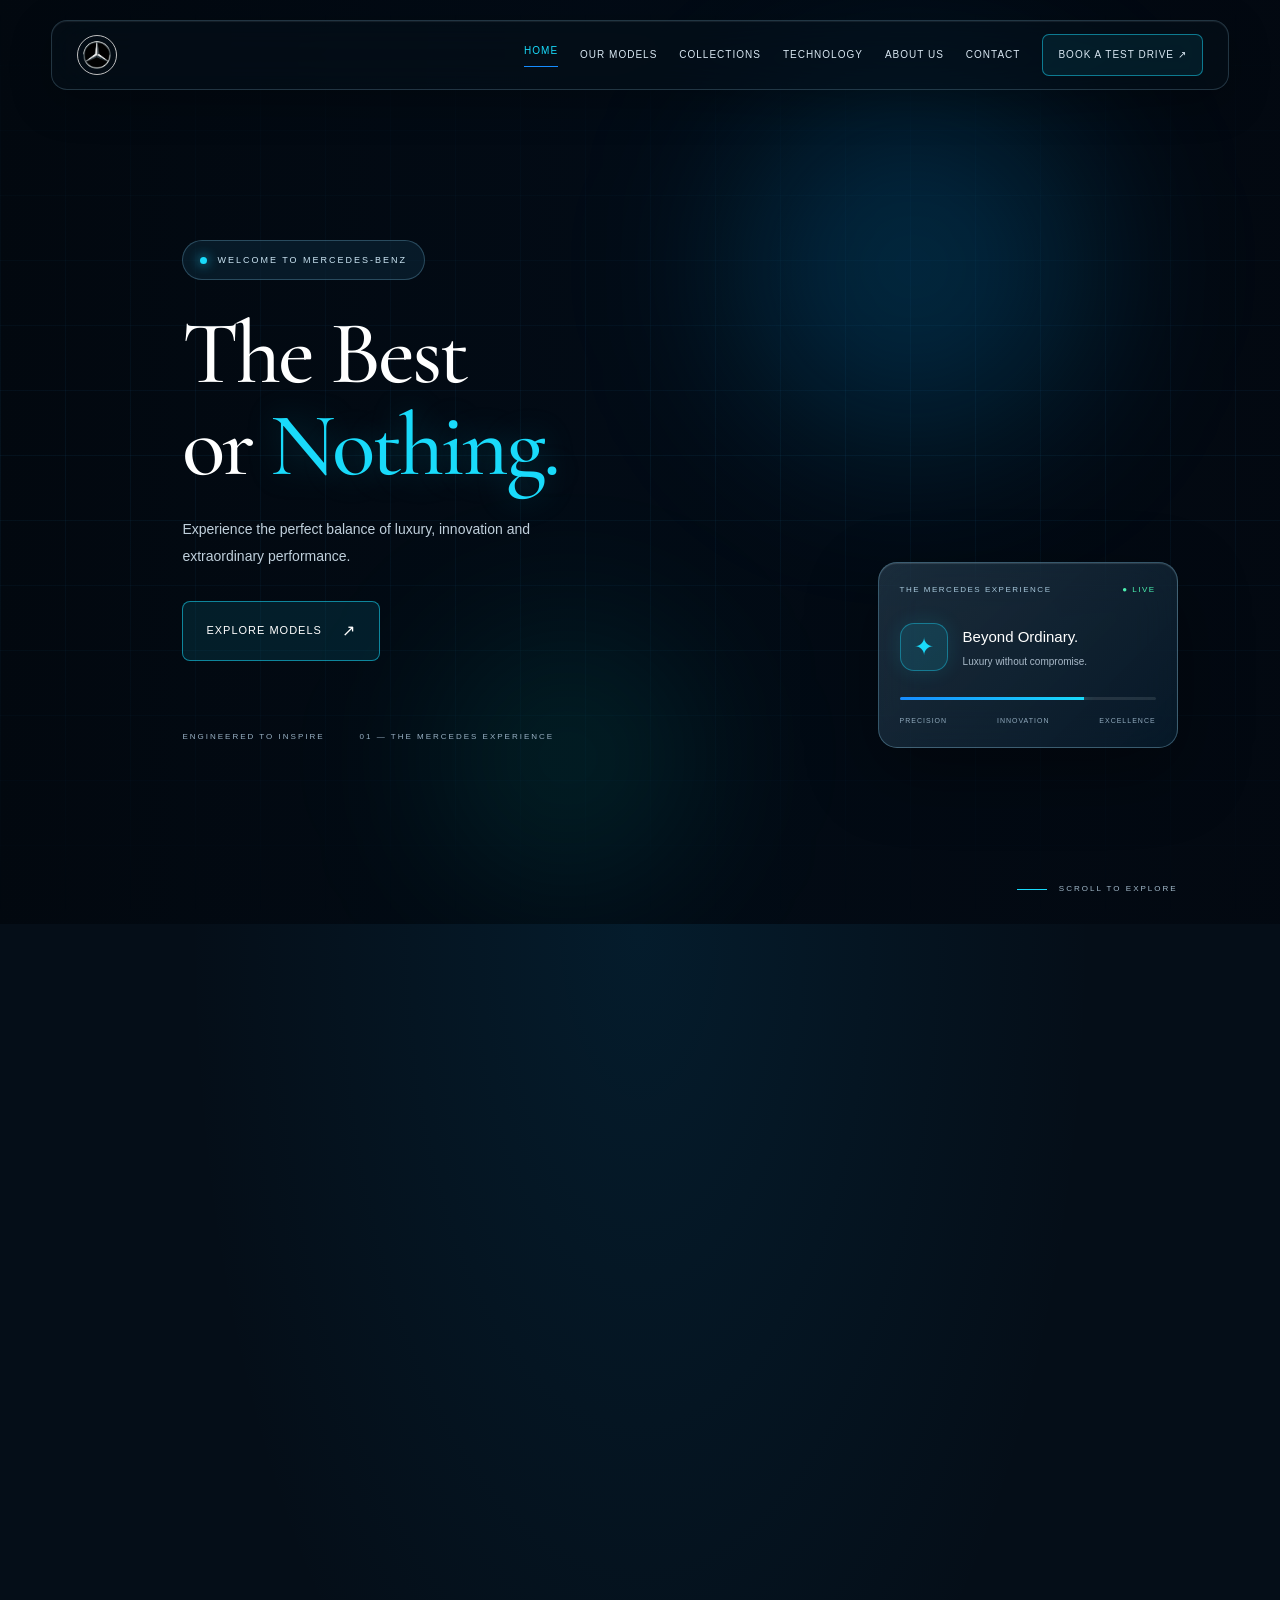
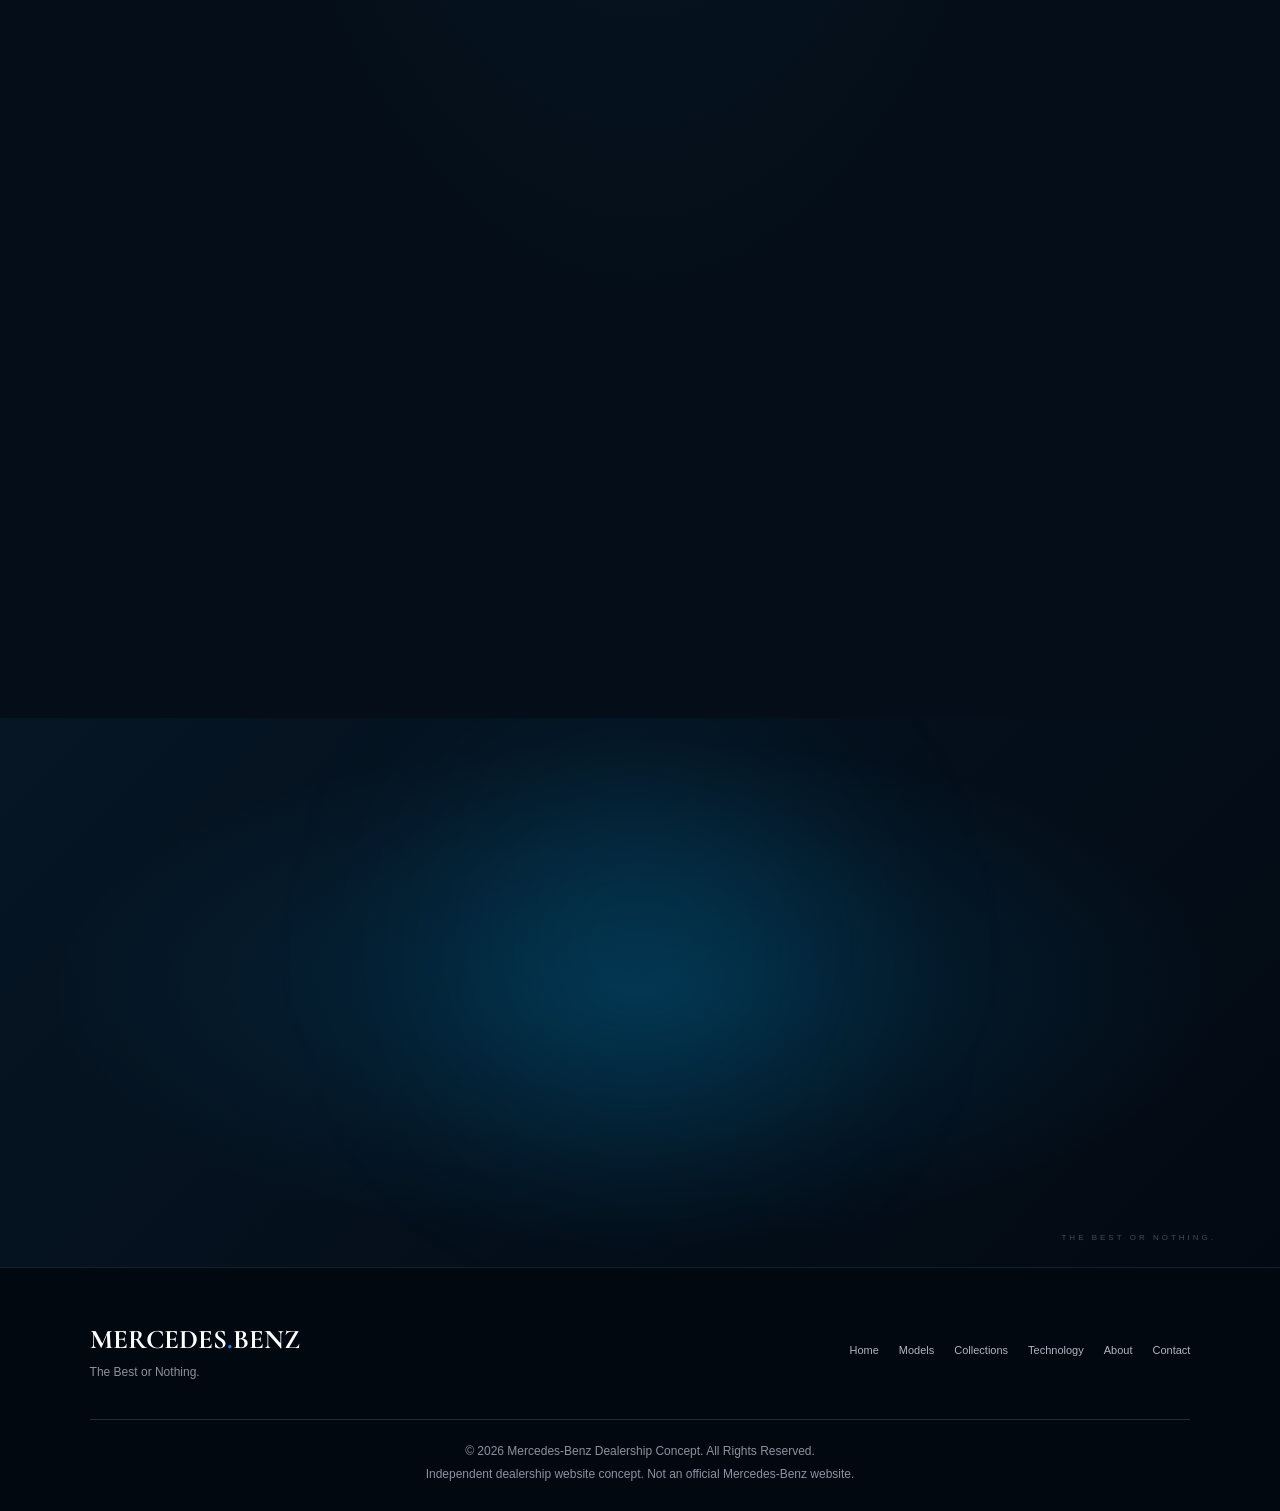
==== commit 25df3026: "Update index.html" ====
--- a/index.html
+++ b/index.html
@@ -1,4 +1,3 @@
-
 <!DOCTYPE html>
 <html lang="en">
 <head>
@@ -14,13 +13,13 @@
 <body class="home-page">
 
 <!-- NAVIGATION -->
-<nav class="home-nav">
+<nav class="home-nav liquid-glass">
 
     <a href="index.html" class="logo">
         <img src="logo.jpg" alt="Mercedes-Benz Logo">
     </a>
 
-    <button class="menu-toggle" id="menuToggle">☰</button>
+    <button class="menu-toggle" id="menuToggle" aria-label="Toggle Menu">☰</button>
 
     <div class="nav-links" id="navLinks">
         <a href="index.html" class="active">HOME</a>
@@ -51,62 +50,66 @@
     <div class="home-glow home-glow-one"></div>
     <div class="home-glow home-glow-two"></div>
 
-    <!-- Hero content -->
-    <div class="home-content">
-
-        <div class="hero-glass-label">
-            <span class="status-dot"></span>
-            WELCOME TO MERCEDES-BENZ
-        </div>
-
-        <h1>
-            The Best<br>
-            or <span>Nothing.</span>
-        </h1>
-
-        <p class="hero-subtitle">
-            Experience the perfect balance of luxury,
-            innovation and extraordinary performance.
-        </p>
-
-        <div class="home-buttons">
-            <a href="models.html" class="primary-btn">
-                EXPLORE MODELS <span>↗</span>
-            </a>
-        </div>
-
-        <div class="hero-bottom-info">
-            <span>ENGINEERED TO INSPIRE</span>
-            <span>01 — THE MERCEDES EXPERIENCE</span>
-        </div>
-
-    </div>
-
-    <!-- Floating glass information panel -->
-    <div class="hero-floating-card">
-
-        <div class="floating-card-top">
-            <span>THE MERCEDES EXPERIENCE</span>
-            <span class="floating-live">● LIVE</span>
-        </div>
-
-        <div class="floating-card-main">
-            <div class="floating-icon">✦</div>
-
-            <div>
-                <h3>Beyond Ordinary.</h3>
-                <p>Luxury without compromise.</p>
-            </div>
-        </div>
-
-        <div class="floating-progress">
-            <span></span>
-        </div>
-
-        <div class="floating-card-bottom">
-            <span>PRECISION</span>
-            <span>INNOVATION</span>
-            <span>EXCELLENCE</span>
+    <div class="hero-stage">
+
+        <!-- Hero content -->
+        <div class="home-content liquid-glass specular-card">
+
+            <div class="hero-glass-label">
+                <span class="status-dot"></span>
+                WELCOME TO MERCEDES-BENZ
+            </div>
+
+            <h1>
+                The Best<br>
+                or <span>Nothing.</span>
+            </h1>
+
+            <p class="hero-subtitle">
+                Experience the perfect balance of luxury,
+                innovation and extraordinary performance.
+            </p>
+
+            <div class="home-buttons">
+                <a href="models.html" class="primary-btn">
+                    EXPLORE MODELS <span>↗</span>
+                </a>
+            </div>
+
+            <div class="hero-bottom-info">
+                <span>ENGINEERED TO INSPIRE</span>
+                <span>01 — THE MERCEDES EXPERIENCE</span>
+            </div>
+
+        </div>
+
+        <!-- Floating glass information panel -->
+        <div class="hero-floating-card liquid-glass specular-card">
+
+            <div class="floating-card-top">
+                <span>THE MERCEDES EXPERIENCE</span>
+                <span class="floating-live">● LIVE</span>
+            </div>
+
+            <div class="floating-card-main">
+                <div class="floating-icon">✦</div>
+
+                <div>
+                    <h3>Beyond Ordinary.</h3>
+                    <p>Luxury without compromise.</p>
+                </div>
+            </div>
+
+            <div class="floating-progress">
+                <span></span>
+            </div>
+
+            <div class="floating-card-bottom">
+                <span>PRECISION</span>
+                <span>INNOVATION</span>
+                <span>EXCELLENCE</span>
+            </div>
+
         </div>
 
     </div>
@@ -122,7 +125,7 @@
 <!-- MERCEDES EXPERIENCE -->
 <section class="home-experience">
 
-    <div class="experience-heading home-reveal">
+    <div class="experience-heading home-reveal liquid-glass specular-card">
 
         <p class="home-label">THE MERCEDES EXPERIENCE</p>
 
@@ -143,7 +146,7 @@
     <div class="home-cards">
 
         <!-- LUXURY DESIGN -->
-        <article class="home-card home-card-large home-reveal">
+        <article class="home-card home-card-large home-reveal liquid-glass specular-card">
 
             <div class="home-card-image">
                 <video class="card-video" autoplay muted loop playsinline>
@@ -177,7 +180,7 @@
 
 
         <!-- INTELLIGENT INNOVATION -->
-        <article class="home-card home-reveal">
+        <article class="home-card home-reveal liquid-glass specular-card">
 
             <div class="home-card-image">
                 <img
@@ -210,7 +213,7 @@
 
 
         <!-- EXCEPTIONAL PERFORMANCE -->
-        <article class="home-card home-reveal">
+        <article class="home-card home-reveal liquid-glass specular-card">
 
             <div class="home-card-image">
                 <img src="jpg(3)" alt="Mercedes performance">
@@ -247,36 +250,40 @@
 <!-- TEST DRIVE SECTION -->
 <section class="home-testdrive">
 
-    <div class="testdrive-glow"></div>
-
-    <div class="testdrive-content home-reveal">
-
-        <p class="home-label">YOUR NEXT JOURNEY</p>
-
-        <h2>
-            Experience It<br>
-            <span>Yourself.</span>
-        </h2>
-
-        <p>
-            Book a test drive and discover Mercedes-Benz firsthand.
-        </p>
-
-        <a href="booking.html" class="primary-btn">
-            BOOK YOUR TEST DRIVE <span>↗</span>
-        </a>
-
-    </div>
-
-    <div class="testdrive-decoration">
-        <span>THE BEST OR NOTHING.</span>
+    <div class="testdrive-shell liquid-glass specular-card">
+
+        <div class="testdrive-glow"></div>
+
+        <div class="testdrive-content home-reveal">
+
+            <p class="home-label">YOUR NEXT JOURNEY</p>
+
+            <h2>
+                Experience It<br>
+                <span>Yourself.</span>
+            </h2>
+
+            <p>
+                Book a test drive and discover Mercedes-Benz firsthand.
+            </p>
+
+            <a href="booking.html" class="primary-btn">
+                BOOK YOUR TEST DRIVE <span>↗</span>
+            </a>
+
+        </div>
+
+        <div class="testdrive-decoration">
+            <span>THE BEST OR NOTHING.</span>
+        </div>
+
     </div>
 
 </section>
 
 
 <!-- FOOTER -->
-<footer>
+<footer class="home-footer">
 
     <div class="footer-top">
 
--- a/style.css
+++ b/style.css
@@ -199,35 +199,795 @@
 
 /* HOME */
 
-
-.home-content {
+/* ==========================================
+   MERCEDES-BENZ HOME PAGE
+   DARK LIQUID GLASSMORPHISM
+========================================== */
+
+.home-page {
+    --home-cyan: #19dafa;
+    --home-blue: #168cff;
+    --home-muted: #a9bac9;
+    --home-glass: rgba(13, 35, 53, 0.55);
+    --home-border: rgba(126, 220, 255, 0.23);
+
+    background: #030912;
+    color: #fff;
+    overflow-x: hidden;
+}
+
+.home-page * {
+    box-sizing: border-box;
+}
+
+.home-page a {
+    text-decoration: none;
+}
+
+
+/* NAVIGATION GLASS */
+
+.home-page .home-nav {
+    position: absolute;
+    top: 20px;
+    left: 4%;
+    width: 92%;
+    z-index: 1000;
+
+    display: flex;
+    align-items: center;
+    justify-content: space-between;
+
+    padding: 13px 25px;
+
+    border: 1px solid rgba(170, 225, 255, 0.19);
+    border-radius: 16px;
+
+    background: rgba(5, 17, 29, 0.48);
+
+    backdrop-filter: blur(22px);
+    -webkit-backdrop-filter: blur(22px);
+
+    box-shadow:
+        0 12px 40px rgba(0, 0, 0, 0.25),
+        inset 0 1px 1px rgba(255, 255, 255, 0.08);
+}
+
+.home-page .home-nav .logo img {
+    max-height: 40px;
+    width: auto;
+    display: block;
+}
+
+.home-page .home-nav .nav-links {
+    display: flex;
+    align-items: center;
+    gap: 22px;
+}
+
+.home-page .home-nav .nav-links a {
+    color: #d8e7f2;
+    font-size: 10px;
+    letter-spacing: 1px;
+    transition: 0.3s ease;
+}
+
+.home-page .home-nav .nav-links a:hover,
+.home-page .home-nav .nav-links a.active {
+    color: var(--home-cyan);
+}
+
+.home-page .home-nav .nav-links .nav-btn {
+    padding: 12px 15px;
+    border: 1px solid rgba(25, 218, 250, 0.5);
+    border-radius: 7px;
+    background: rgba(25, 218, 250, 0.08);
+}
+
+.home-page .home-nav .nav-links .nav-btn:hover {
+    color: #04111b;
+    background: var(--home-cyan);
+}
+
+.home-page .home-nav .menu-toggle {
+    color: white;
+}
+
+
+/* ==========================================
+   HERO
+========================================== */
+
+.home-page .home-hero {
+    position: relative;
+    min-height: 850px;
+    width: 100%;
+
+    display: flex;
+    align-items: center;
+
+    padding: 160px 8% 100px;
+    overflow: hidden;
+    isolation: isolate;
+
+    background: #030912;
+}
+
+.home-page .hero-video {
+    position: absolute;
+    inset: 0;
+    z-index: -3;
+
+    width: 100%;
+    height: 100%;
+    object-fit: cover;
+}
+
+.home-page .hero-overlay {
+    position: absolute;
+    inset: 0;
+    z-index: -2;
+
+    background:
+        linear-gradient(90deg,
+        rgba(2, 8, 15, 0.95),
+        rgba(2, 12, 23, 0.68) 48%,
+        rgba(2, 8, 15, 0.35)),
+        linear-gradient(0deg,
+        #030912 0%,
+        transparent 40%);
+}
+
+.home-page .hero-grid {
+    position: absolute;
+    inset: 0;
+    z-index: -1;
+    pointer-events: none;
+
+    background-image:
+        linear-gradient(rgba(60, 185, 255, 0.06) 1px, transparent 1px),
+        linear-gradient(90deg, rgba(60, 185, 255, 0.06) 1px, transparent 1px);
+
+    background-size: 65px 65px;
+
+    mask-image: linear-gradient(to bottom, transparent, black, transparent);
+}
+
+
+/* GLOWING ORBS */
+
+.home-page .home-glow {
+    position: absolute;
+    z-index: -1;
+    border-radius: 50%;
+    filter: blur(85px);
+    pointer-events: none;
+    animation: homeGlowMove 8s ease-in-out infinite alternate;
+}
+
+.home-page .home-glow-one {
+    width: 350px;
+    height: 350px;
+    background: rgba(0, 168, 255, 0.19);
+    top: 10%;
+    right: 15%;
+}
+
+.home-page .home-glow-two {
+    width: 240px;
+    height: 240px;
+    background: rgba(0, 255, 225, 0.10);
+    bottom: 5%;
+    left: 35%;
+    animation-delay: 2s;
+}
+
+@keyframes homeGlowMove {
+    from {
+        transform: translate(0, 0);
+    }
+
+    to {
+        transform: translate(35px, -30px);
+    }
+}
+
+
+/* HERO CONTENT */
+
+.home-page .home-content {
+    position: relative;
+    z-index: 3;
     max-width: 650px;
-}
-
-.home-content h1 {
-    font-family: 'Cormorant Garamond', serif;
-    font-size: clamp(60px,9vw,105px);
-    font-weight: 400;
-    line-height: .95;
-}
-
-.home-content h1 span {
-    color: var(--lightblue);
-}
-
-.home-content p {
-    color: #c5cbd4;
-    margin: 25px 0 35px;
-    max-width: 450px;
+    animation: homeFadeUp 1.1s ease both;
+}
+
+.home-page .hero-glass-label {
+    display: inline-flex;
+    align-items: center;
+    gap: 10px;
+
+    padding: 12px 17px;
+    margin-bottom: 28px;
+
+    border: 1px solid rgba(145, 220, 255, 0.25);
+    border-radius: 30px;
+
+    background: rgba(13, 41, 59, 0.55);
+    backdrop-filter: blur(18px);
+
+    color: #cce6f4;
+    font-size: 9px;
+    letter-spacing: 2px;
+}
+
+.home-page .status-dot {
+    width: 7px;
+    height: 7px;
+    border-radius: 50%;
+    background: var(--home-cyan);
+    box-shadow: 0 0 12px var(--home-cyan);
+}
+
+.home-page .home-content h1 {
+    font-size: clamp(55px, 7vw, 92px);
+    line-height: 1.02;
+    font-weight: 500;
+    letter-spacing: -3px;
+    margin-bottom: 25px;
+}
+
+.home-page .home-content h1 span {
+    color: var(--home-cyan);
+    text-shadow: 0 0 35px rgba(25, 218, 250, 0.25);
+}
+
+.home-page .hero-subtitle {
+    color: #c0d0dc;
     font-size: 14px;
     line-height: 1.9;
-}
-
-.home-buttons {
-    display: flex;
+    max-width: 420px;
+    margin-bottom: 32px;
+}
+
+.home-page .home-buttons .primary-btn,
+.home-page .testdrive-content .primary-btn {
+    display: inline-flex;
+    align-items: center;
+    gap: 20px;
+
+    padding: 16px 23px;
+
+    border: 1px solid rgba(25, 218, 250, 0.55);
+    border-radius: 8px;
+
+    background: rgba(25, 218, 250, 0.10);
+    color: white;
+
+    backdrop-filter: blur(15px);
+    transition: 0.35s ease;
+}
+
+.home-page .home-buttons .primary-btn:hover,
+.home-page .testdrive-content .primary-btn:hover {
+    background: var(--home-cyan);
+    color: #03111b;
+    box-shadow: 0 0 35px rgba(25, 218, 250, 0.35);
+    transform: translateY(-4px);
+}
+
+.home-page .primary-btn span {
+    font-size: 16px;
+}
+
+
+/* FLOATING GLASS PANEL */
+
+.home-page .hero-floating-card {
+    position: absolute;
+    z-index: 4;
+    right: 8%;
+    bottom: 19%;
+    width: 300px;
+    padding: 21px;
+
+    border: 1px solid rgba(155, 225, 255, 0.3);
+    border-radius: 19px;
+
+    background: linear-gradient(
+        135deg,
+        rgba(151, 215, 255, 0.17),
+        rgba(10, 37, 58, 0.55)
+    );
+
+    backdrop-filter: blur(24px);
+    -webkit-backdrop-filter: blur(24px);
+
+    box-shadow:
+        0 25px 70px rgba(0, 0, 0, 0.35),
+        inset 0 1px 1px rgba(255, 255, 255, 0.13);
+
+    animation: floatingCard 6s ease-in-out infinite;
+}
+
+@keyframes floatingCard {
+    0%, 100% {
+        transform: translateY(0) rotate(0deg);
+    }
+
+    50% {
+        transform: translateY(-13px) rotate(0.5deg);
+    }
+}
+
+.home-page .floating-card-top,
+.home-page .floating-card-bottom {
+    display: flex;
+    align-items: center;
+    justify-content: space-between;
+}
+
+.home-page .floating-card-top {
+    color: #a8c8dc;
+    font-size: 8px;
+    letter-spacing: 1.5px;
+}
+
+.home-page .floating-live {
+    color: #4bf0b0;
+}
+
+.home-page .floating-card-main {
+    display: flex;
+    align-items: center;
     gap: 15px;
-    flex-wrap: wrap;
-}
+    margin: 26px 0;
+}
+
+.home-page .floating-icon {
+    width: 48px;
+    height: 48px;
+    display: grid;
+    place-items: center;
+
+    border-radius: 14px;
+    border: 1px solid rgba(25, 218, 250, 0.4);
+
+    color: var(--home-cyan);
+    background: rgba(25, 218, 250, 0.12);
+    font-size: 24px;
+    box-shadow: 0 0 20px rgba(25, 218, 250, 0.12);
+}
+
+.home-page .floating-card-main h3 {
+    font-size: 15px;
+    font-weight: 500;
+    margin-bottom: 5px;
+}
+
+.home-page .floating-card-main p {
+    font-size: 10px;
+    color: var(--home-muted);
+}
+
+.home-page .floating-progress {
+    width: 100%;
+    height: 3px;
+    border-radius: 10px;
+    background: rgba(255, 255, 255, 0.10);
+    overflow: hidden;
+}
+
+.home-page .floating-progress span {
+    display: block;
+    width: 72%;
+    height: 100%;
+    background: linear-gradient(90deg, var(--home-blue), var(--home-cyan));
+    box-shadow: 0 0 12px var(--home-cyan);
+}
+
+.home-page .floating-card-bottom {
+    margin-top: 15px;
+    color: #91aabd;
+    font-size: 7px;
+    letter-spacing: 1px;
+}
+
+.home-page .hero-bottom-info {
+    display: flex;
+    gap: 35px;
+    margin-top: 70px;
+    color: #9ab2c5;
+    font-size: 8px;
+    letter-spacing: 2px;
+}
+
+.home-page .hero-scroll {
+    position: absolute;
+    bottom: 28px;
+    right: 8%;
+    display: flex;
+    align-items: center;
+    gap: 12px;
+    color: #a3bacb;
+    font-size: 8px;
+    letter-spacing: 2px;
+}
+
+.home-page .hero-scroll span {
+    width: 30px;
+    height: 1px;
+    background: var(--home-cyan);
+}
+
+
+/* ==========================================
+   EXPERIENCE SECTION
+========================================== */
+
+.home-page .home-experience {
+    padding: 115px 7%;
+    background:
+        radial-gradient(ellipse at 50% 0%, rgba(0, 130, 190, 0.12), transparent 50%),
+        #050e18;
+}
+
+.home-page .experience-heading {
+    text-align: center;
+    max-width: 680px;
+    margin: 0 auto 55px;
+}
+
+.home-page .home-label {
+    color: var(--home-cyan);
+    font-size: 10px;
+    font-weight: bold;
+    letter-spacing: 3px;
+    margin-bottom: 18px;
+}
+
+.home-page .experience-heading h2,
+.home-page .testdrive-content h2 {
+    font-size: clamp(36px, 5vw, 62px);
+    line-height: 1.15;
+    font-weight: 500;
+    margin-bottom: 20px;
+}
+
+.home-page .experience-heading h2 span,
+.home-page .testdrive-content h2 span {
+    color: var(--home-cyan);
+}
+
+.home-page .home-intro {
+    color: var(--home-muted);
+    font-size: 13px;
+    line-height: 1.9;
+    max-width: 500px;
+    margin: auto;
+}
+
+
+/* HOME CARDS */
+
+.home-page .home-cards {
+    display: grid;
+    grid-template-columns: repeat(2, 1fr);
+    gap: 23px;
+}
+
+.home-page .home-card {
+    position: relative;
+    min-height: 390px;
+    overflow: hidden;
+    isolation: isolate;
+
+    border: 1px solid var(--home-border);
+    border-radius: 21px;
+
+    background: var(--home-glass);
+
+    box-shadow: 0 20px 55px rgba(0, 0, 0, 0.22);
+    transition: 0.4s ease;
+}
+
+.home-page .home-card:hover {
+    transform: translateY(-9px);
+    border-color: rgba(25, 218, 250, 0.65);
+    box-shadow: 0 25px 60px rgba(0, 150, 255, 0.13);
+}
+
+.home-page .home-card-large {
+    grid-column: span 2;
+    min-height: 450px;
+}
+
+.home-page .home-card-image {
+    position: absolute;
+    inset: 0;
+    z-index: -2;
+}
+
+.home-page .home-card-image img,
+.home-page .home-card-image video {
+    width: 100%;
+    height: 100%;
+    object-fit: cover;
+    transition: transform 0.8s ease;
+}
+
+.home-page .home-card:hover .home-card-image img,
+.home-page .home-card:hover .home-card-image video {
+    transform: scale(1.07);
+}
+
+.home-page .home-card-image::after {
+    content: "";
+    position: absolute;
+    inset: 0;
+
+    background: linear-gradient(
+        to top,
+        rgba(2, 9, 17, 0.98),
+        rgba(2, 9, 17, 0.15) 85%
+    );
+}
+
+.home-page .card-glass {
+    position: absolute;
+    inset: auto 0 0;
+    padding: 27px;
+
+    background: linear-gradient(
+        to top,
+        rgba(5, 22, 37, 0.83),
+        rgba(5, 22, 37, 0.10)
+    );
+
+    backdrop-filter: blur(4px);
+}
+
+.home-page .card-top-line {
+    display: flex;
+    justify-content: space-between;
+    color: var(--home-cyan);
+    font-size: 9px;
+    letter-spacing: 2px;
+    margin-bottom: 17px;
+}
+
+.home-page .card-top-line span:last-child {
+    font-size: 17px;
+}
+
+.home-page .card-info h3 {
+    font-size: 25px;
+    font-weight: 500;
+    margin-bottom: 10px;
+}
+
+.home-page .card-info p {
+    color: #bdcbd6;
+    font-size: 12px;
+    line-height: 1.8;
+    margin-bottom: 20px;
+}
+
+.home-page .details-link {
+    display: inline-flex;
+    align-items: center;
+    gap: 10px;
+    color: var(--home-cyan);
+    font-size: 9px;
+    font-weight: bold;
+    letter-spacing: 1.5px;
+    transition: 0.3s;
+}
+
+.home-page .details-link:hover {
+    color: white;
+    gap: 16px;
+}
+
+
+/* ==========================================
+   TEST DRIVE SECTION
+========================================== */
+
+.home-page .home-testdrive {
+    position: relative;
+    padding: 120px 20px;
+    text-align: center;
+    overflow: hidden;
+
+    background:
+        radial-gradient(ellipse at center, rgba(0, 150, 220, 0.18), transparent 65%),
+        linear-gradient(135deg, #061625, #030912);
+}
+
+.home-page .testdrive-content {
+    position: relative;
+    z-index: 2;
+}
+
+.home-page .testdrive-content > p:not(.home-label) {
+    color: var(--home-muted);
+    font-size: 13px;
+    line-height: 1.8;
+    margin-bottom: 30px;
+}
+
+.home-page .testdrive-glow {
+    position: absolute;
+    width: 350px;
+    height: 350px;
+    border-radius: 50%;
+    background: rgba(0, 185, 255, 0.13);
+    filter: blur(100px);
+    top: 10%;
+    left: 50%;
+    transform: translateX(-50%);
+}
+
+.home-page .testdrive-decoration {
+    position: absolute;
+    bottom: 22px;
+    right: 5%;
+    color: rgba(160, 210, 240, 0.35);
+    font-size: 8px;
+    letter-spacing: 3px;
+}
+
+
+/* ==========================================
+   FOOTER
+========================================== */
+
+.home-page footer {
+    background: #020810;
+    border-top: 1px solid rgba(126, 220, 255, 0.12);
+}
+
+
+/* ==========================================
+   ANIMATIONS
+========================================== */
+
+@keyframes homeFadeUp {
+    from {
+        opacity: 0;
+        transform: translateY(35px);
+    }
+
+    to {
+        opacity: 1;
+        transform: translateY(0);
+    }
+}
+
+.home-page .home-reveal {
+    opacity: 0;
+    transform: translateY(35px);
+    transition: opacity 0.8s ease, transform 0.8s ease;
+}
+
+.home-page .home-reveal.visible {
+    opacity: 1;
+    transform: translateY(0);
+}
+
+
+/* ==========================================
+   RESPONSIVE
+========================================== */
+
+@media (max-width: 1050px) {
+    .home-page .home-nav .nav-links {
+        gap: 13px;
+    }
+
+    .home-page .home-nav .nav-links a {
+        font-size: 9px;
+    }
+
+    .home-page .hero-floating-card {
+        right: 5%;
+        width: 270px;
+    }
+}
+
+@media (max-width: 850px) {
+    .home-page .home-nav {
+        top: 12px;
+        left: 3%;
+        width: 94%;
+    }
+
+    .home-page .home-hero {
+        min-height: 780px;
+        padding: 160px 7% 100px;
+    }
+
+    .home-page .hero-floating-card {
+        right: 7%;
+        bottom: 9%;
+        width: 260px;
+    }
+
+    .home-page .home-content {
+        max-width: 600px;
+    }
+
+    .home-page .home-cards {
+        grid-template-columns: 1fr;
+    }
+
+    .home-page .home-card-large {
+        grid-column: span 1;
+    }
+}
+
+@media (max-width: 600px) {
+    .home-page .home-hero {
+        min-height: 850px;
+        align-items: flex-start;
+        padding: 160px 7% 80px;
+    }
+
+    .home-page .home-content h1 {
+        font-size: 55px;
+        letter-spacing: -2px;
+    }
+
+    .home-page .hero-subtitle {
+        font-size: 12px;
+    }
+
+    .home-page .hero-floating-card {
+        width: 245px;
+        right: 7%;
+        bottom: 65px;
+        padding: 16px;
+    }
+
+    .home-page .hero-bottom-info {
+        display: none;
+    }
+
+    .home-page .hero-scroll {
+        left: 7%;
+        right: auto;
+        bottom: 25px;
+    }
+
+    .home-page .home-experience {
+        padding: 80px 6%;
+    }
+
+    .home-page .home-card,
+    .home-page .home-card-large {
+        min-height: 360px;
+    }
+
+    .home-page .card-glass {
+        padding: 20px;
+    }
+
+    .home-page .home-testdrive {
+        padding: 90px 20px;
+    }
+}
+
+@media (prefers-reduced-motion: reduce) {
+    .home-page *,
+    .home-page *::before,
+    .home-page *::after {
+        animation-duration: 0.01ms !important;
+        transition-duration: 0.01ms !important;
+    }
+}
+
+
 
 /* MODELS */
 
@@ -304,14 +1064,7 @@
     padding-bottom: 6px;
 }
 
-/* COLLECTIONS */
-
-.collection-grid {
-    display: grid;
-    grid-template-columns: repeat(2,1fr);
-    gap: 25px;
-    margin-top: 40px;
-}
+
 
 
 /* ABOUT */
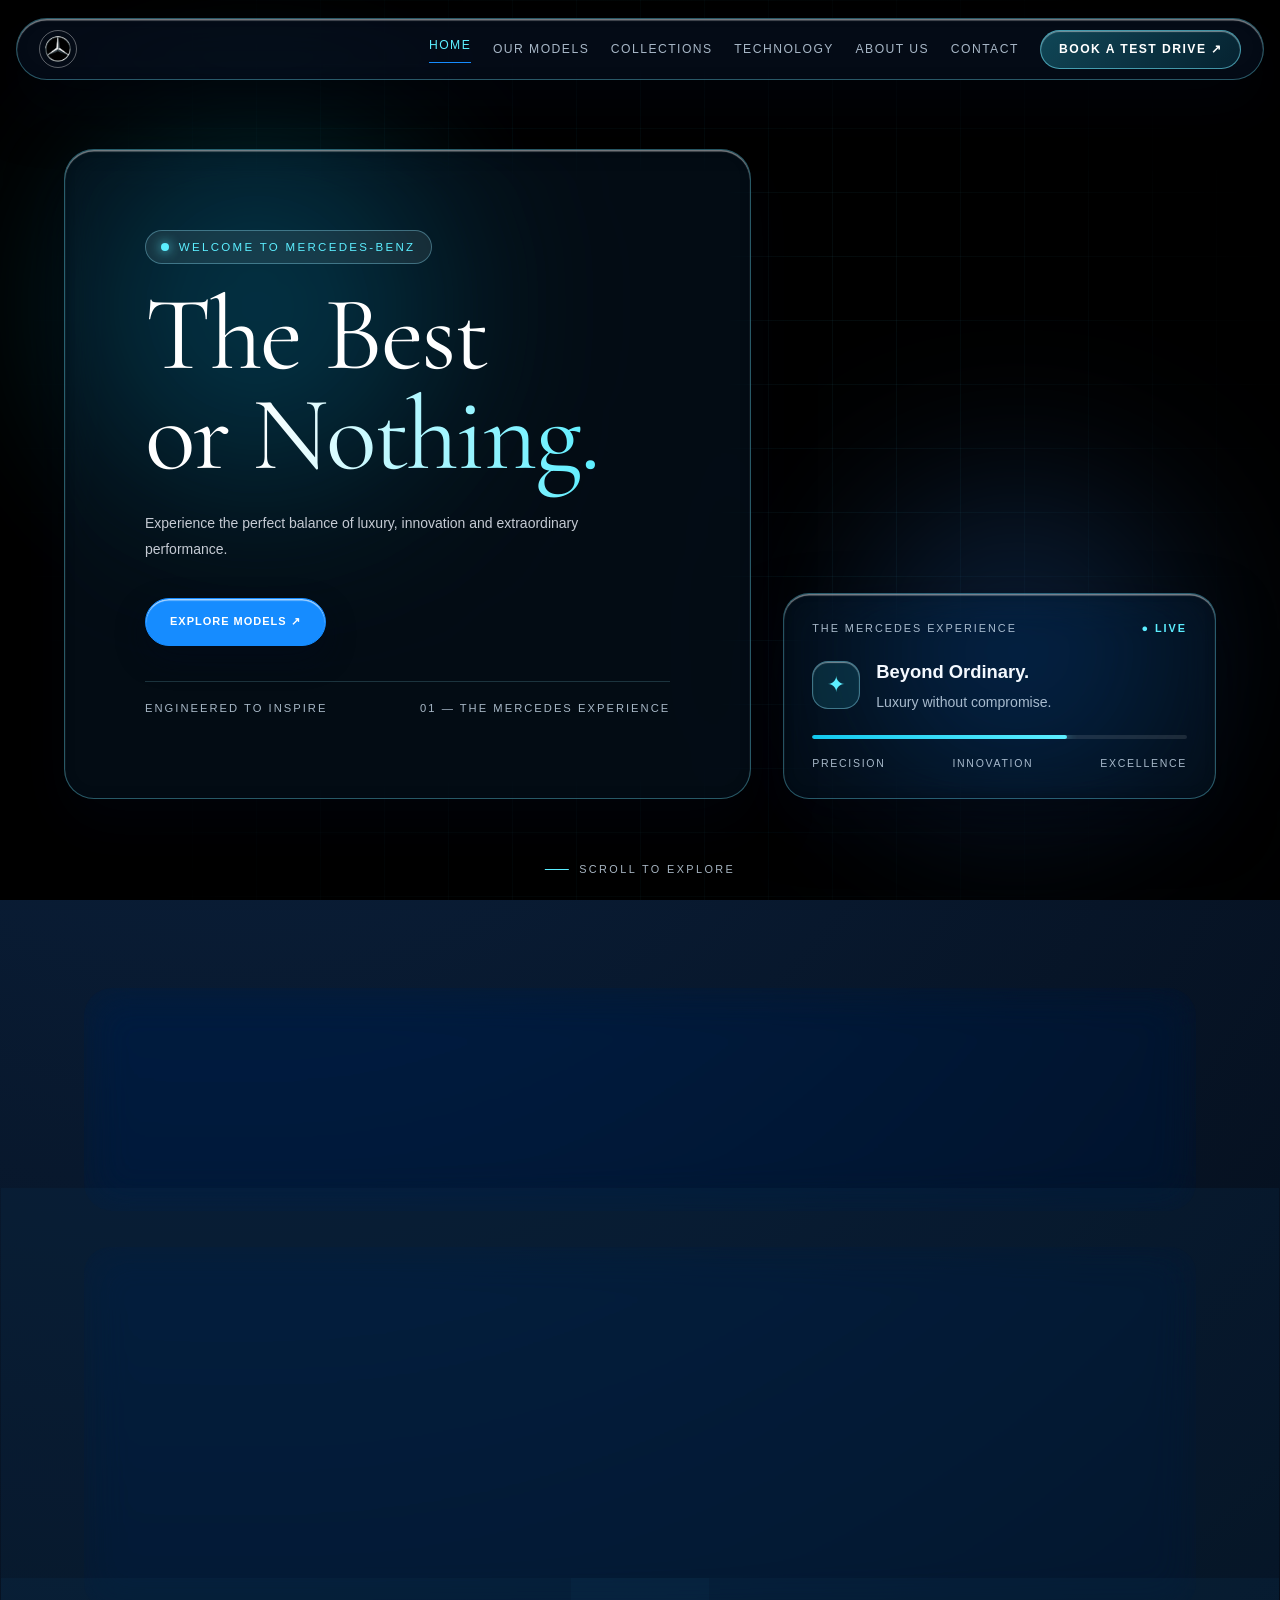
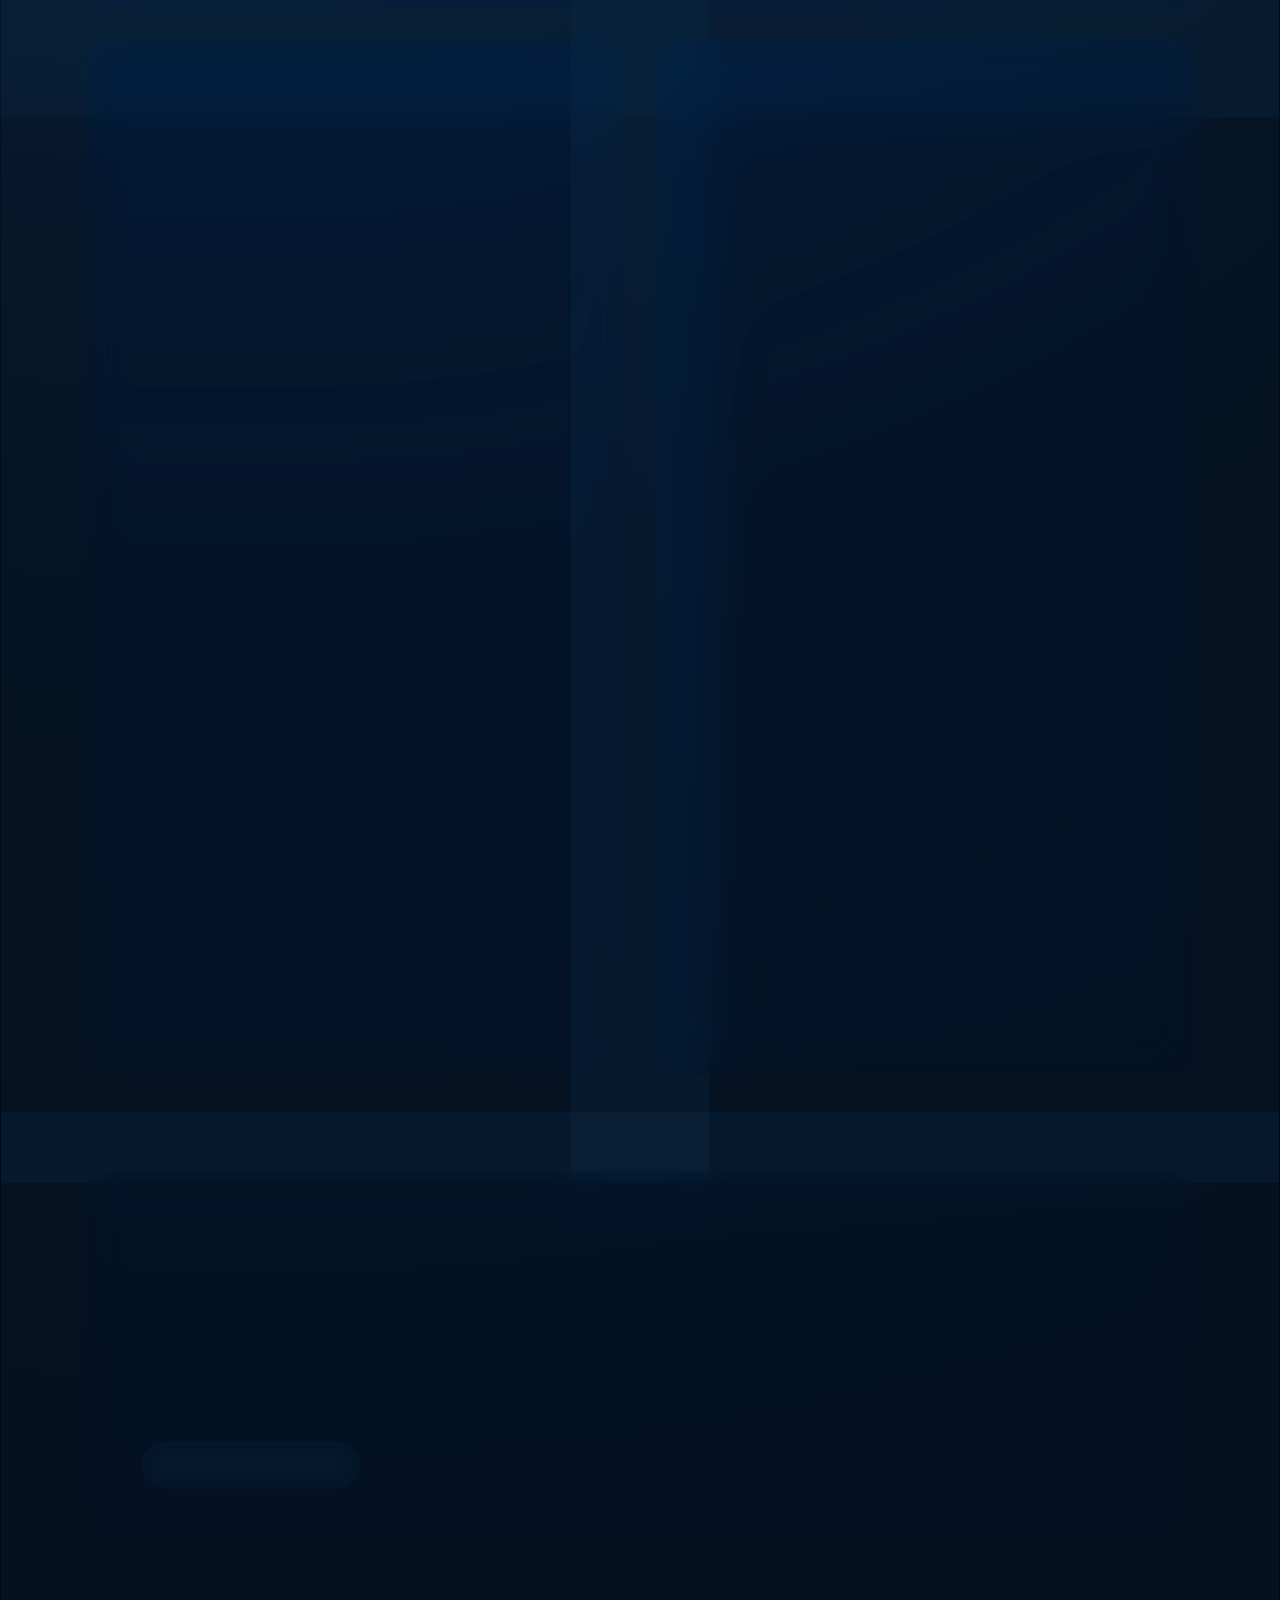
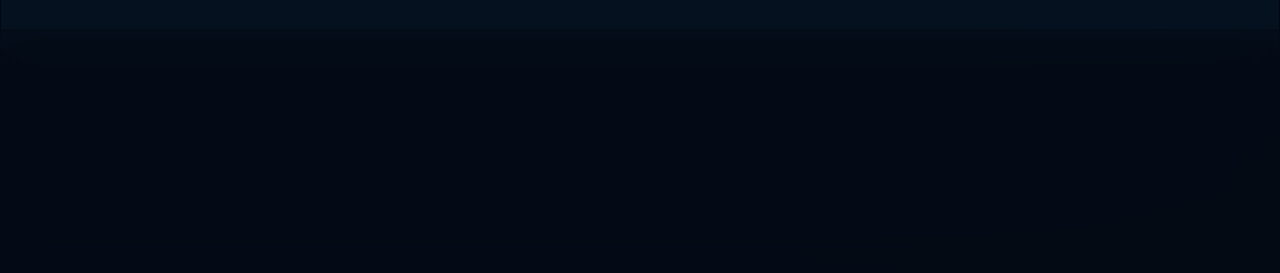
==== commit 4d70b838: "Update index.html" ====
--- a/index.html
+++ b/index.html
@@ -1,3 +1,4 @@
+
 <!DOCTYPE html>
 <html lang="en">
 <head>
@@ -33,27 +34,22 @@
 
 </nav>
 
-
 <!-- HERO SECTION -->
 <header class="home-hero">
 
-    <!-- Background Video -->
     <video autoplay muted loop playsinline class="hero-video">
         <source src="ssstik.io_1795427754338.mp4" type="video/mp4">
     </video>
 
-    <!-- Overlays -->
     <div class="hero-overlay"></div>
     <div class="hero-grid"></div>
 
-    <!-- Floating glow effects -->
     <div class="home-glow home-glow-one"></div>
     <div class="home-glow home-glow-two"></div>
 
     <div class="hero-stage">
 
-        <!-- Hero content -->
-        <div class="home-content liquid-glass specular-card">
+        <div class="home-content liquid-glass">
 
             <div class="hero-glass-label">
                 <span class="status-dot"></span>
@@ -83,8 +79,7 @@
 
         </div>
 
-        <!-- Floating glass information panel -->
-        <div class="hero-floating-card liquid-glass specular-card">
+        <div class="hero-floating-card liquid-glass">
 
             <div class="floating-card-top">
                 <span>THE MERCEDES EXPERIENCE</span>
@@ -121,11 +116,10 @@
 
 </header>
 
-
 <!-- MERCEDES EXPERIENCE -->
 <section class="home-experience">
 
-    <div class="experience-heading home-reveal liquid-glass specular-card">
+    <div class="experience-heading liquid-glass">
 
         <p class="home-label">THE MERCEDES EXPERIENCE</p>
 
@@ -141,12 +135,11 @@
 
     </div>
 
-
     <!-- FEATURE CARDS -->
     <div class="home-cards">
 
         <!-- LUXURY DESIGN -->
-        <article class="home-card home-card-large home-reveal liquid-glass specular-card">
+        <article class="home-card home-card-large liquid-glass">
 
             <div class="home-card-image">
                 <video class="card-video" autoplay muted loop playsinline>
@@ -170,7 +163,7 @@
                     </p>
 
                     <a href="collections.html" class="details-link">
-                        EXPLORE COLLECTIONS <span>↗</span>
+                        EXPLORE COLLECTIONS ↗
                     </a>
                 </div>
 
@@ -178,9 +171,8 @@
 
         </article>
 
-
         <!-- INTELLIGENT INNOVATION -->
-        <article class="home-card home-reveal liquid-glass specular-card">
+        <article class="home-card liquid-glass">
 
             <div class="home-card-image">
                 <img
@@ -203,7 +195,7 @@
                     </p>
 
                     <a href="technology.html" class="details-link">
-                        DISCOVER TECHNOLOGY <span>↗</span>
+                        DISCOVER TECHNOLOGY ↗
                     </a>
                 </div>
 
@@ -211,9 +203,8 @@
 
         </article>
 
-
         <!-- EXCEPTIONAL PERFORMANCE -->
-        <article class="home-card home-reveal liquid-glass specular-card">
+        <article class="home-card liquid-glass">
 
             <div class="home-card-image">
                 <img src="jpg(3)" alt="Mercedes performance">
@@ -234,7 +225,7 @@
                     </p>
 
                     <a href="models.html" class="details-link">
-                        VIEW OUR MODELS <span>↗</span>
+                        VIEW OUR MODELS ↗
                     </a>
                 </div>
 
@@ -245,16 +236,15 @@
     </div>
 
 </section>
-
 
 <!-- TEST DRIVE SECTION -->
 <section class="home-testdrive">
 
-    <div class="testdrive-shell liquid-glass specular-card">
+    <div class="testdrive-shell liquid-glass">
 
         <div class="testdrive-glow"></div>
 
-        <div class="testdrive-content home-reveal">
+        <div class="testdrive-content">
 
             <p class="home-label">YOUR NEXT JOURNEY</p>
 
@@ -268,19 +258,18 @@
             </p>
 
             <a href="booking.html" class="primary-btn">
-                BOOK YOUR TEST DRIVE <span>↗</span>
+                BOOK YOUR TEST DRIVE ↗
             </a>
 
         </div>
 
         <div class="testdrive-decoration">
-            <span>THE BEST OR NOTHING.</span>
+            THE BEST OR NOTHING.
         </div>
 
     </div>
 
 </section>
-
 
 <!-- FOOTER -->
 <footer class="home-footer">
@@ -319,11 +308,10 @@
 
 </footer>
 
-
 <script src="script.js"></script>
-<script src="home.js"></script>
 
 </body>
 </html>
 
 
+
--- a/style.css
+++ b/style.css
@@ -197,795 +197,697 @@
     line-height: 1.9;
 }
 
-/* HOME */
-
-/* ==========================================
-   MERCEDES-BENZ HOME PAGE
-   DARK LIQUID GLASSMORPHISM
-========================================== */
-
-.home-page {
-    --home-cyan: #19dafa;
-    --home-blue: #168cff;
-    --home-muted: #a9bac9;
-    --home-glass: rgba(13, 35, 53, 0.55);
-    --home-border: rgba(126, 220, 255, 0.23);
-
-    background: #030912;
-    color: #fff;
+/* =========================================================
+   MERCEDES-BENZ LIQUID GLASSMORPHISM HOME — home.css
+   ========================================================= */
+
+:root {
+    --bg-midnight: #040b16;
+    --bg-deep-navy: #071528;
+    --cyan-bright: #33e1ff;
+    --cyan-mid: #12c9ef;
+    --text-primary: #f4f9ff;
+    --text-secondary: rgba(214, 232, 248, 0.78);
+    --glass-fill: linear-gradient(
+        140deg,
+        rgba(255, 255, 255, 0.14) 0%,
+        rgba(51, 225, 255, 0.06) 45%,
+        rgba(6, 17, 33, 0.62) 100%
+    );
+    --glass-border: rgba(145, 232, 255, 0.28);
+    --glass-border-bright: rgba(175, 242, 255, 0.62);
+}
+
+body.home-page {
+    background: radial-gradient(circle at 18% 12%, #0b223f 0%, var(--bg-midnight) 55%, #02060d 100%);
+    color: var(--text-primary);
     overflow-x: hidden;
 }
 
-.home-page * {
-    box-sizing: border-box;
-}
-
-.home-page a {
-    text-decoration: none;
-}
-
-
-/* NAVIGATION GLASS */
-
-.home-page .home-nav {
+/* =========================================================
+   CORE LIQUID GLASS SURFACE + SPECULAR SHEEN
+   ========================================================= */
+.liquid-glass {
+    position: relative;
+    background: var(--glass-fill);
+    backdrop-filter: blur(22px) saturate(155%);
+    -webkit-backdrop-filter: blur(22px) saturate(155%);
+    border: 1px solid var(--glass-border);
+    box-shadow:
+        0 24px 55px rgba(0, 5, 14, 0.62),
+        inset 0 1.5px 1px rgba(255, 255, 255, 0.48),
+        inset 0 -2px 8px rgba(0, 8, 20, 0.35);
+    transition: transform 0.35s ease, border-color 0.35s ease, box-shadow 0.35s ease;
+}
+
+.specular-card::before {
+    content: "";
     position: absolute;
-    top: 20px;
-    left: 4%;
-    width: 92%;
+    inset: 0;
+    border-radius: inherit;
+    pointer-events: none;
+    background: radial-gradient(
+        420px circle at var(--mouse-x, 50%) var(--mouse-y, 20%),
+        rgba(140, 238, 255, 0.18),
+        transparent 60%
+    );
+    opacity: 0;
+    transition: opacity 0.3s ease;
+}
+
+.specular-card:hover::before {
+    opacity: 1;
+}
+
+.specular-card:hover {
+    border-color: var(--glass-border-bright);
+    box-shadow:
+        0 28px 65px rgba(0, 6, 18, 0.72),
+        0 0 28px rgba(18, 201, 239, 0.18),
+        inset 0 1.5px 1.5px rgba(255, 255, 255, 0.68),
+        inset 0 -2px 10px rgba(0, 8, 20, 0.4);
+}
+
+/* =========================================================
+   FLOATING CAPSULE NAVIGATION
+   ========================================================= */
+nav.home-nav {
+    position: fixed;
+    top: 1.15rem;
+    left: 50%;
+    transform: translateX(-50%);
+    width: min(1260px, calc(100% - 2rem));
     z-index: 1000;
-
+    border-radius: 999px;
+    padding: 0.65rem 1.35rem;
     display: flex;
     align-items: center;
     justify-content: space-between;
-
-    padding: 13px 25px;
-
-    border: 1px solid rgba(170, 225, 255, 0.19);
-    border-radius: 16px;
-
-    background: rgba(5, 17, 29, 0.48);
-
-    backdrop-filter: blur(22px);
-    -webkit-backdrop-filter: blur(22px);
-
-    box-shadow:
-        0 12px 40px rgba(0, 0, 0, 0.25),
-        inset 0 1px 1px rgba(255, 255, 255, 0.08);
-}
-
-.home-page .home-nav .logo img {
-    max-height: 40px;
-    width: auto;
-    display: block;
-}
-
-.home-page .home-nav .nav-links {
+    background: rgba(7, 20, 38, 0.58);
+}
+
+nav.home-nav .logo img {
+    height: 38px;
+    width: 38px;
+    border-radius: 50%;
+    object-fit: cover;
+    border: 1px solid rgba(255, 255, 255, 0.35);
+}
+
+nav.home-nav .nav-links {
     display: flex;
     align-items: center;
-    gap: 22px;
-}
-
-.home-page .home-nav .nav-links a {
-    color: #d8e7f2;
-    font-size: 10px;
-    letter-spacing: 1px;
-    transition: 0.3s ease;
-}
-
-.home-page .home-nav .nav-links a:hover,
-.home-page .home-nav .nav-links a.active {
-    color: var(--home-cyan);
-}
-
-.home-page .home-nav .nav-links .nav-btn {
-    padding: 12px 15px;
-    border: 1px solid rgba(25, 218, 250, 0.5);
-    border-radius: 7px;
-    background: rgba(25, 218, 250, 0.08);
-}
-
-.home-page .home-nav .nav-links .nav-btn:hover {
-    color: #04111b;
-    background: var(--home-cyan);
-}
-
-.home-page .home-nav .menu-toggle {
-    color: white;
-}
-
-
-/* ==========================================
-   HERO
-========================================== */
-
-.home-page .home-hero {
-    position: relative;
-    min-height: 850px;
-    width: 100%;
-
+    gap: 1.35rem;
+}
+
+nav.home-nav .nav-links a {
+    font-size: 0.76rem;
+    letter-spacing: 0.12em;
+    color: var(--text-secondary);
+    text-decoration: none;
+    transition: color 0.25s ease;
+}
+
+nav.home-nav .nav-links a:hover,
+nav.home-nav .nav-links a.active {
+    color: var(--cyan-bright);
+}
+
+nav.home-nav .nav-btn {
+    padding: 0.55rem 1.1rem;
+    border-radius: 999px;
+    background: linear-gradient(135deg, rgba(51, 225, 255, 0.28), rgba(18, 201, 239, 0.12));
+    border: 1px solid rgba(115, 236, 255, 0.55);
+    color: #ffffff !important;
+    font-weight: 600;
+    box-shadow: inset 0 1px 1px rgba(255, 255, 255, 0.45);
+}
+
+/* =========================================================
+   HERO SECTION OVER VIDEO
+   ========================================================= */
+.home-hero {
+    position: relative;
+    min-height: 100vh;
     display: flex;
     align-items: center;
-
-    padding: 160px 8% 100px;
+    padding: 7.5rem 5% 4.5rem;
     overflow: hidden;
-    isolation: isolate;
-
-    background: #030912;
-}
-
-.home-page .hero-video {
+}
+
+.hero-video {
     position: absolute;
     inset: 0;
-    z-index: -3;
-
     width: 100%;
     height: 100%;
     object-fit: cover;
-}
-
-.home-page .hero-overlay {
+    z-index: 0;
+}
+
+.hero-overlay {
     position: absolute;
     inset: 0;
-    z-index: -2;
-
-    background:
-        linear-gradient(90deg,
-        rgba(2, 8, 15, 0.95),
-        rgba(2, 12, 23, 0.68) 48%,
-        rgba(2, 8, 15, 0.35)),
-        linear-gradient(0deg,
-        #030912 0%,
-        transparent 40%);
-}
-
-.home-page .hero-grid {
+    background: linear-gradient(
+        115deg,
+        rgba(3, 10, 22, 0.78) 0%,
+        rgba(5, 16, 34, 0.48) 52%,
+        rgba(3, 10, 22, 0.82) 100%
+    );
+    z-index: 1;
+}
+
+.hero-grid {
     position: absolute;
     inset: 0;
-    z-index: -1;
+    z-index: 1;
+    background-image:
+        linear-gradient(rgba(82, 224, 255, 0.05) 1px, transparent 1px),
+        linear-gradient(90deg, rgba(82, 224, 255, 0.05) 1px, transparent 1px);
+    background-size: 64px 64px;
+    mask-image: radial-gradient(circle at center, black 35%, transparent 85%);
+}
+
+.home-glow {
+    position: absolute;
+    border-radius: 50%;
+    filter: blur(90px);
     pointer-events: none;
-
-    background-image:
-        linear-gradient(rgba(60, 185, 255, 0.06) 1px, transparent 1px),
-        linear-gradient(90deg, rgba(60, 185, 255, 0.06) 1px, transparent 1px);
-
-    background-size: 65px 65px;
-
-    mask-image: linear-gradient(to bottom, transparent, black, transparent);
-}
-
-
-/* GLOWING ORBS */
-
-.home-page .home-glow {
-    position: absolute;
-    z-index: -1;
-    border-radius: 50%;
-    filter: blur(85px);
-    pointer-events: none;
-    animation: homeGlowMove 8s ease-in-out infinite alternate;
-}
-
-.home-page .home-glow-one {
-    width: 350px;
-    height: 350px;
-    background: rgba(0, 168, 255, 0.19);
-    top: 10%;
-    right: 15%;
-}
-
-.home-page .home-glow-two {
-    width: 240px;
-    height: 240px;
-    background: rgba(0, 255, 225, 0.10);
-    bottom: 5%;
-    left: 35%;
-    animation-delay: 2s;
-}
-
-@keyframes homeGlowMove {
-    from {
-        transform: translate(0, 0);
-    }
-
-    to {
-        transform: translate(35px, -30px);
-    }
-}
-
-
-/* HERO CONTENT */
-
-.home-page .home-content {
-    position: relative;
-    z-index: 3;
-    max-width: 650px;
-    animation: homeFadeUp 1.1s ease both;
-}
-
-.home-page .hero-glass-label {
+    z-index: 1;
+}
+
+.home-glow-one {
+    width: 360px;
+    height: 360px;
+    top: 14%;
+    left: 6%;
+    background: rgba(18, 201, 239, 0.24);
+}
+
+.home-glow-two {
+    width: 320px;
+    height: 320px;
+    bottom: 10%;
+    right: 8%;
+    background: rgba(51, 140, 255, 0.22);
+}
+
+.hero-stage {
+    position: relative;
+    z-index: 2;
+    width: min(1240px, 100%);
+    margin: 0 auto;
+    display: grid;
+    grid-template-columns: 1.35fr 0.85fr;
+    gap: 2rem;
+    align-items: end;
+}
+
+/* Main Hero Glass Card */
+.home-content {
+    border-radius: 30px;
+    padding: 2.75rem 3rem;
+}
+
+.hero-glass-label {
     display: inline-flex;
     align-items: center;
-    gap: 10px;
-
-    padding: 12px 17px;
-    margin-bottom: 28px;
-
-    border: 1px solid rgba(145, 220, 255, 0.25);
-    border-radius: 30px;
-
-    background: rgba(13, 41, 59, 0.55);
-    backdrop-filter: blur(18px);
-
-    color: #cce6f4;
-    font-size: 9px;
-    letter-spacing: 2px;
-}
-
-.home-page .status-dot {
-    width: 7px;
-    height: 7px;
+    gap: 0.6rem;
+    padding: 0.42rem 0.95rem;
+    border-radius: 999px;
+    background: rgba(255, 255, 255, 0.08);
+    border: 1px solid rgba(145, 232, 255, 0.35);
+    font-size: 0.72rem;
+    letter-spacing: 0.2em;
+    color: var(--cyan-bright);
+    margin-bottom: 1.35rem;
+}
+
+.status-dot {
+    width: 8px;
+    height: 8px;
     border-radius: 50%;
-    background: var(--home-cyan);
-    box-shadow: 0 0 12px var(--home-cyan);
-}
-
-.home-page .home-content h1 {
-    font-size: clamp(55px, 7vw, 92px);
-    line-height: 1.02;
-    font-weight: 500;
-    letter-spacing: -3px;
-    margin-bottom: 25px;
-}
-
-.home-page .home-content h1 span {
-    color: var(--home-cyan);
-    text-shadow: 0 0 35px rgba(25, 218, 250, 0.25);
-}
-
-.home-page .hero-subtitle {
-    color: #c0d0dc;
-    font-size: 14px;
-    line-height: 1.9;
-    max-width: 420px;
-    margin-bottom: 32px;
-}
-
-.home-page .home-buttons .primary-btn,
-.home-page .testdrive-content .primary-btn {
+    background: var(--cyan-bright);
+    box-shadow: 0 0 12px var(--cyan-bright);
+}
+
+.home-content h1 {
+    font-size: clamp(2.6rem, 5.2vw, 4.5rem);
+    line-height: 1.05;
+    font-weight: 700;
+    letter-spacing: -0.02em;
+    margin: 0 0 1.15rem;
+}
+
+.home-content h1 span {
+    background: linear-gradient(90deg, #ffffff 0%, var(--cyan-bright) 100%);
+    -webkit-background-clip: text;
+    -webkit-text-fill-color: transparent;
+}
+
+.hero-subtitle {
+    max-width: 500px;
+    color: var(--text-secondary);
+    font-size: 1.02rem;
+    line-height: 1.65;
+    margin-bottom: 1.85rem;
+}
+
+/* Liquid Glass Primary CTA Button */
+.primary-btn {
     display: inline-flex;
     align-items: center;
-    gap: 20px;
-
-    padding: 16px 23px;
-
-    border: 1px solid rgba(25, 218, 250, 0.55);
-    border-radius: 8px;
-
-    background: rgba(25, 218, 250, 0.10);
-    color: white;
-
-    backdrop-filter: blur(15px);
-    transition: 0.35s ease;
-}
-
-.home-page .home-buttons .primary-btn:hover,
-.home-page .testdrive-content .primary-btn:hover {
-    background: var(--home-cyan);
-    color: #03111b;
-    box-shadow: 0 0 35px rgba(25, 218, 250, 0.35);
-    transform: translateY(-4px);
-}
-
-.home-page .primary-btn span {
-    font-size: 16px;
-}
-
-
-/* FLOATING GLASS PANEL */
-
-.home-page .hero-floating-card {
-    position: absolute;
-    z-index: 4;
-    right: 8%;
-    bottom: 19%;
-    width: 300px;
-    padding: 21px;
-
-    border: 1px solid rgba(155, 225, 255, 0.3);
-    border-radius: 19px;
-
+    gap: 0.65rem;
+    padding: 0.9rem 1.75rem;
+    border-radius: 999px;
     background: linear-gradient(
         135deg,
-        rgba(151, 215, 255, 0.17),
-        rgba(10, 37, 58, 0.55)
+        rgba(51, 225, 255, 0.34) 0%,
+        rgba(18, 201, 239, 0.14) 100%
     );
-
-    backdrop-filter: blur(24px);
-    -webkit-backdrop-filter: blur(24px);
-
+    backdrop-filter: blur(14px);
+    -webkit-backdrop-filter: blur(14px);
+    border: 1px solid rgba(155, 240, 255, 0.65);
     box-shadow:
-        0 25px 70px rgba(0, 0, 0, 0.35),
-        inset 0 1px 1px rgba(255, 255, 255, 0.13);
-
-    animation: floatingCard 6s ease-in-out infinite;
-}
-
-@keyframes floatingCard {
-    0%, 100% {
-        transform: translateY(0) rotate(0deg);
-    }
-
-    50% {
-        transform: translateY(-13px) rotate(0.5deg);
-    }
-}
-
-.home-page .floating-card-top,
-.home-page .floating-card-bottom {
-    display: flex;
+        0 12px 30px rgba(0, 12, 28, 0.45),
+        inset 0 1.5px 1px rgba(255, 255, 255, 0.65);
+    color: #ffffff;
+    font-size: 0.82rem;
+    font-weight: 600;
+    letter-spacing: 0.15em;
+    text-decoration: none;
+    transition: transform 0.25s ease, box-shadow 0.25s ease, background 0.25s ease;
+}
+
+.primary-btn:hover {
+    transform: translateY(-2px);
+    background: linear-gradient(
+        135deg,
+        rgba(51, 225, 255, 0.48) 0%,
+        rgba(18, 201, 239, 0.24) 100%
+    );
+    box-shadow:
+        0 16px 36px rgba(18, 201, 239, 0.32),
+        inset 0 1.5px 1px rgba(255, 255, 255, 0.85);
+}
+
+.hero-bottom-info {
+    margin-top: 2.2rem;
+    padding-top: 1.15rem;
+    border-top: 1px solid rgba(145, 232, 255, 0.18);
+    display: flex;
+    justify-content: space-between;
+    gap: 1rem;
+    font-size: 0.7rem;
+    letter-spacing: 0.18em;
+    color: var(--text-secondary);
+}
+
+/* Floating Live Info Glass Card */
+.hero-floating-card {
+    border-radius: 26px;
+    padding: 1.65rem 1.75rem;
+}
+
+.floating-card-top {
+    display: flex;
+    justify-content: space-between;
     align-items: center;
-    justify-content: space-between;
-}
-
-.home-page .floating-card-top {
-    color: #a8c8dc;
-    font-size: 8px;
-    letter-spacing: 1.5px;
-}
-
-.home-page .floating-live {
-    color: #4bf0b0;
-}
-
-.home-page .floating-card-main {
+    font-size: 0.68rem;
+    letter-spacing: 0.18em;
+    color: var(--text-secondary);
+    margin-bottom: 1.25rem;
+}
+
+.floating-live {
+    color: var(--cyan-bright);
+    font-weight: 600;
+}
+
+.floating-card-main {
     display: flex;
     align-items: center;
-    gap: 15px;
-    margin: 26px 0;
-}
-
-.home-page .floating-icon {
+    gap: 1rem;
+    margin-bottom: 1.35rem;
+}
+
+.floating-icon {
     width: 48px;
     height: 48px;
+    border-radius: 16px;
     display: grid;
     place-items: center;
-
-    border-radius: 14px;
-    border: 1px solid rgba(25, 218, 250, 0.4);
-
-    color: var(--home-cyan);
-    background: rgba(25, 218, 250, 0.12);
-    font-size: 24px;
-    box-shadow: 0 0 20px rgba(25, 218, 250, 0.12);
-}
-
-.home-page .floating-card-main h3 {
-    font-size: 15px;
-    font-weight: 500;
-    margin-bottom: 5px;
-}
-
-.home-page .floating-card-main p {
-    font-size: 10px;
-    color: var(--home-muted);
-}
-
-.home-page .floating-progress {
-    width: 100%;
-    height: 3px;
-    border-radius: 10px;
-    background: rgba(255, 255, 255, 0.10);
+    font-size: 1.35rem;
+    color: var(--cyan-bright);
+    background: rgba(51, 225, 255, 0.12);
+    border: 1px solid rgba(145, 232, 255, 0.4);
+    box-shadow: inset 0 1px 1px rgba(255, 255, 255, 0.45);
+}
+
+.floating-card-main h3 {
+    margin: 0 0 0.25rem;
+    font-size: 1.15rem;
+}
+
+.floating-card-main p {
+    margin: 0;
+    font-size: 0.88rem;
+    color: var(--text-secondary);
+}
+
+.floating-progress {
+    height: 4px;
+    border-radius: 999px;
+    background: rgba(255, 255, 255, 0.1);
     overflow: hidden;
-}
-
-.home-page .floating-progress span {
+    margin-bottom: 1rem;
+}
+
+.floating-progress span {
     display: block;
-    width: 72%;
+    width: 68%;
     height: 100%;
-    background: linear-gradient(90deg, var(--home-blue), var(--home-cyan));
-    box-shadow: 0 0 12px var(--home-cyan);
-}
-
-.home-page .floating-card-bottom {
-    margin-top: 15px;
-    color: #91aabd;
-    font-size: 7px;
-    letter-spacing: 1px;
-}
-
-.home-page .hero-bottom-info {
-    display: flex;
-    gap: 35px;
-    margin-top: 70px;
-    color: #9ab2c5;
-    font-size: 8px;
-    letter-spacing: 2px;
-}
-
-.home-page .hero-scroll {
+    border-radius: inherit;
+    background: linear-gradient(90deg, var(--cyan-mid), var(--cyan-bright));
+    box-shadow: 0 0 12px var(--cyan-bright);
+}
+
+.floating-card-bottom {
+    display: flex;
+    justify-content: space-between;
+    font-size: 0.66rem;
+    letter-spacing: 0.16em;
+    color: var(--text-secondary);
+}
+
+.hero-scroll {
     position: absolute;
-    bottom: 28px;
-    right: 8%;
+    bottom: 1.35rem;
+    left: 50%;
+    transform: translateX(-50%);
+    z-index: 2;
     display: flex;
     align-items: center;
-    gap: 12px;
-    color: #a3bacb;
-    font-size: 8px;
-    letter-spacing: 2px;
-}
-
-.home-page .hero-scroll span {
-    width: 30px;
+    gap: 0.65rem;
+    font-size: 0.68rem;
+    letter-spacing: 0.22em;
+    color: var(--text-secondary);
+}
+
+.hero-scroll span {
+    width: 24px;
     height: 1px;
-    background: var(--home-cyan);
-}
-
-
-/* ==========================================
-   EXPERIENCE SECTION
-========================================== */
-
-.home-page .home-experience {
-    padding: 115px 7%;
-    background:
-        radial-gradient(ellipse at 50% 0%, rgba(0, 130, 190, 0.12), transparent 50%),
-        #050e18;
-}
-
-.home-page .experience-heading {
-    text-align: center;
-    max-width: 680px;
-    margin: 0 auto 55px;
-}
-
-.home-page .home-label {
-    color: var(--home-cyan);
-    font-size: 10px;
-    font-weight: bold;
-    letter-spacing: 3px;
-    margin-bottom: 18px;
-}
-
-.home-page .experience-heading h2,
-.home-page .testdrive-content h2 {
-    font-size: clamp(36px, 5vw, 62px);
-    line-height: 1.15;
-    font-weight: 500;
-    margin-bottom: 20px;
-}
-
-.home-page .experience-heading h2 span,
-.home-page .testdrive-content h2 span {
-    color: var(--home-cyan);
-}
-
-.home-page .home-intro {
-    color: var(--home-muted);
-    font-size: 13px;
-    line-height: 1.9;
-    max-width: 500px;
-    margin: auto;
-}
-
-
-/* HOME CARDS */
-
-.home-page .home-cards {
+    background: var(--cyan-bright);
+}
+
+/* =========================================================
+   MERCEDES EXPERIENCE BENTO SECTION
+   ========================================================= */
+.home-experience {
+    width: min(1240px, 100%);
+    margin: 0 auto;
+    padding: 5.5rem 5% 4rem;
+}
+
+.experience-heading {
+    border-radius: 28px;
+    padding: 2.4rem 2.75rem;
+    margin-bottom: 2.25rem;
     display: grid;
-    grid-template-columns: repeat(2, 1fr);
-    gap: 23px;
-}
-
-.home-page .home-card {
-    position: relative;
-    min-height: 390px;
+    grid-template-columns: 1fr 1fr;
+    gap: 1.5rem 2.5rem;
+    align-items: center;
+}
+
+.home-label {
+    grid-column: 1 / -1;
+    margin: 0;
+    font-size: 0.74rem;
+    letter-spacing: 0.24em;
+    color: var(--cyan-bright);
+}
+
+.experience-heading h2 {
+    margin: 0;
+    font-size: clamp(2rem, 3.6vw, 3rem);
+    line-height: 1.1;
+}
+
+.experience-heading h2 span {
+    color: var(--cyan-bright);
+}
+
+.home-intro {
+    margin: 0;
+    color: var(--text-secondary);
+    line-height: 1.7;
+    font-size: 1rem;
+}
+
+/* Bento Grid Layout */
+.home-cards {
+    display: grid;
+    grid-template-columns: repeat(12, 1fr);
+    gap: 1.75rem;
+}
+
+.home-card {
+    grid-column: span 6;
+    border-radius: 26px;
     overflow: hidden;
-    isolation: isolate;
-
-    border: 1px solid var(--home-border);
-    border-radius: 21px;
-
-    background: var(--home-glass);
-
-    box-shadow: 0 20px 55px rgba(0, 0, 0, 0.22);
-    transition: 0.4s ease;
-}
-
-.home-page .home-card:hover {
-    transform: translateY(-9px);
-    border-color: rgba(25, 218, 250, 0.65);
-    box-shadow: 0 25px 60px rgba(0, 150, 255, 0.13);
-}
-
-.home-page .home-card-large {
-    grid-column: span 2;
-    min-height: 450px;
-}
-
-.home-page .home-card-image {
-    position: absolute;
-    inset: 0;
-    z-index: -2;
-}
-
-.home-page .home-card-image img,
-.home-page .home-card-image video {
+    display: flex;
+    flex-direction: column;
+}
+
+.home-card-large {
+    grid-column: span 12;
+    display: grid;
+    grid-template-columns: 1.25fr 0.95fr;
+}
+
+.home-card-image {
+    position: relative;
+    min-height: 270px;
+    overflow: hidden;
+}
+
+.home-card-large .home-card-image {
+    min-height: 360px;
+}
+
+.home-card-image .card-video,
+.home-card-image img {
     width: 100%;
     height: 100%;
     object-fit: cover;
-    transition: transform 0.8s ease;
-}
-
-.home-page .home-card:hover .home-card-image img,
-.home-page .home-card:hover .home-card-image video {
-    transform: scale(1.07);
-}
-
-.home-page .home-card-image::after {
-    content: "";
-    position: absolute;
-    inset: 0;
-
-    background: linear-gradient(
-        to top,
-        rgba(2, 9, 17, 0.98),
-        rgba(2, 9, 17, 0.15) 85%
-    );
-}
-
-.home-page .card-glass {
-    position: absolute;
-    inset: auto 0 0;
-    padding: 27px;
-
-    background: linear-gradient(
-        to top,
-        rgba(5, 22, 37, 0.83),
-        rgba(5, 22, 37, 0.10)
-    );
-
-    backdrop-filter: blur(4px);
-}
-
-.home-page .card-top-line {
-    display: flex;
+    display: block;
+    transition: transform 0.6s ease;
+}
+
+.home-card:hover .home-card-image .card-video,
+.home-card:hover .home-card-image img {
+    transform: scale(1.04);
+}
+
+.card-glass {
+    padding: 1.85rem 2rem;
+    display: flex;
+    flex-direction: column;
     justify-content: space-between;
-    color: var(--home-cyan);
-    font-size: 9px;
-    letter-spacing: 2px;
-    margin-bottom: 17px;
-}
-
-.home-page .card-top-line span:last-child {
-    font-size: 17px;
-}
-
-.home-page .card-info h3 {
-    font-size: 25px;
-    font-weight: 500;
-    margin-bottom: 10px;
-}
-
-.home-page .card-info p {
-    color: #bdcbd6;
-    font-size: 12px;
-    line-height: 1.8;
-    margin-bottom: 20px;
-}
-
-.home-page .details-link {
+    gap: 1.25rem;
+    background: rgba(6, 17, 33, 0.55);
+    border-top: 1px solid rgba(145, 232, 255, 0.2);
+}
+
+.home-card-large .card-glass {
+    border-top: none;
+    border-left: 1px solid rgba(145, 232, 255, 0.22);
+    padding: 2.35rem;
+}
+
+.card-top-line {
+    display: flex;
+    justify-content: space-between;
+    align-items: center;
+    font-size: 0.72rem;
+    letter-spacing: 0.2em;
+    color: var(--cyan-bright);
+}
+
+.card-info h3 {
+    margin: 0 0 0.6rem;
+    font-size: 1.45rem;
+}
+
+.card-info p {
+    margin: 0 0 1.35rem;
+    color: var(--text-secondary);
+    line-height: 1.6;
+}
+
+.details-link {
     display: inline-flex;
     align-items: center;
-    gap: 10px;
-    color: var(--home-cyan);
-    font-size: 9px;
-    font-weight: bold;
-    letter-spacing: 1.5px;
-    transition: 0.3s;
-}
-
-.home-page .details-link:hover {
-    color: white;
-    gap: 16px;
-}
-
-
-/* ==========================================
-   TEST DRIVE SECTION
-========================================== */
-
-.home-page .home-testdrive {
-    position: relative;
-    padding: 120px 20px;
-    text-align: center;
+    gap: 0.45rem;
+    padding: 0.55rem 1.05rem;
+    border-radius: 999px;
+    background: rgba(51, 225, 255, 0.1);
+    border: 1px solid rgba(145, 232, 255, 0.35);
+    color: var(--cyan-bright);
+    font-size: 0.75rem;
+    font-weight: 600;
+    letter-spacing: 0.14em;
+    text-decoration: none;
+    transition: background 0.25s ease, transform 0.25s ease;
+}
+
+.details-link:hover {
+    background: rgba(51, 225, 255, 0.22);
+    transform: translateX(3px);
+}
+
+/* =========================================================
+   TEST DRIVE LIQUID GLASS SHOWCASE
+   ========================================================= */
+.home-testdrive {
+    width: min(1240px, 100%);
+    margin: 0 auto;
+    padding: 2rem 5% 5.5rem;
+}
+
+.testdrive-shell {
+    position: relative;
+    border-radius: 30px;
+    padding: 3.25rem 3.5rem;
     overflow: hidden;
-
-    background:
-        radial-gradient(ellipse at center, rgba(0, 150, 220, 0.18), transparent 65%),
-        linear-gradient(135deg, #061625, #030912);
-}
-
-.home-page .testdrive-content {
-    position: relative;
-    z-index: 2;
-}
-
-.home-page .testdrive-content > p:not(.home-label) {
-    color: var(--home-muted);
-    font-size: 13px;
-    line-height: 1.8;
-    margin-bottom: 30px;
-}
-
-.home-page .testdrive-glow {
+    display: flex;
+    align-items: center;
+    justify-content: space-between;
+    gap: 2rem;
+}
+
+.testdrive-glow {
     position: absolute;
-    width: 350px;
-    height: 350px;
+    width: 340px;
+    height: 340px;
+    right: -60px;
+    top: -80px;
     border-radius: 50%;
-    background: rgba(0, 185, 255, 0.13);
-    filter: blur(100px);
-    top: 10%;
-    left: 50%;
-    transform: translateX(-50%);
-}
-
-.home-page .testdrive-decoration {
-    position: absolute;
-    bottom: 22px;
-    right: 5%;
-    color: rgba(160, 210, 240, 0.35);
-    font-size: 8px;
-    letter-spacing: 3px;
-}
-
-
-/* ==========================================
+    background: radial-gradient(circle, rgba(51, 225, 255, 0.28), transparent 70%);
+    pointer-events: none;
+}
+
+.testdrive-content h2 {
+    margin: 0.5rem 0 0.85rem;
+    font-size: clamp(2rem, 3.8vw, 3.1rem);
+    line-height: 1.08;
+}
+
+.testdrive-content h2 span {
+    color: var(--cyan-bright);
+}
+
+.testdrive-content p {
+    color: var(--text-secondary);
+    margin-bottom: 1.65rem;
+    max-width: 480px;
+}
+
+.testdrive-decoration span {
+    writing-mode: vertical-rl;
+    font-size: 0.72rem;
+    letter-spacing: 0.32em;
+    color: rgba(175, 235, 255, 0.42);
+}
+
+/* =========================================================
    FOOTER
-========================================== */
-
-.home-page footer {
-    background: #020810;
-    border-top: 1px solid rgba(126, 220, 255, 0.12);
-}
-
-
-/* ==========================================
-   ANIMATIONS
-========================================== */
-
-@keyframes homeFadeUp {
-    from {
-        opacity: 0;
-        transform: translateY(35px);
-    }
-
-    to {
-        opacity: 1;
-        transform: translateY(0);
-    }
-}
-
-.home-page .home-reveal {
+   ========================================================= */
+footer.home-footer {
+    background: rgba(4, 12, 24, 0.78);
+    backdrop-filter: blur(20px);
+    -webkit-backdrop-filter: blur(20px);
+    border-top: 1px solid var(--glass-border);
+}
+
+/* =========================================================
+   SCROLL REVEAL ANIMATION
+   ========================================================= */
+.home-reveal {
     opacity: 0;
-    transform: translateY(35px);
-    transition: opacity 0.8s ease, transform 0.8s ease;
-}
-
-.home-page .home-reveal.visible {
+    transform: translateY(24px);
+    transition: opacity 0.7s ease, transform 0.7s ease;
+}
+
+.home-reveal.visible {
     opacity: 1;
     transform: translateY(0);
 }
 
-
-/* ==========================================
-   RESPONSIVE
-========================================== */
-
-@media (max-width: 1050px) {
-    .home-page .home-nav .nav-links {
-        gap: 13px;
-    }
-
-    .home-page .home-nav .nav-links a {
-        font-size: 9px;
-    }
-
-    .home-page .hero-floating-card {
-        right: 5%;
-        width: 270px;
-    }
-}
-
-@media (max-width: 850px) {
-    .home-page .home-nav {
-        top: 12px;
-        left: 3%;
-        width: 94%;
-    }
-
-    .home-page .home-hero {
-        min-height: 780px;
-        padding: 160px 7% 100px;
-    }
-
-    .home-page .hero-floating-card {
-        right: 7%;
-        bottom: 9%;
-        width: 260px;
-    }
-
-    .home-page .home-content {
-        max-width: 600px;
-    }
-
-    .home-page .home-cards {
+/* =========================================================
+   RESPONSIVE BREAKPOINTS
+   ========================================================= */
+@media (max-width: 980px) {
+    .hero-stage {
         grid-template-columns: 1fr;
     }
 
-    .home-page .home-card-large {
-        grid-column: span 1;
-    }
-}
-
-@media (max-width: 600px) {
-    .home-page .home-hero {
-        min-height: 850px;
+    .experience-heading {
+        grid-template-columns: 1fr;
+    }
+
+    .home-card-large {
+        grid-template-columns: 1fr;
+    }
+
+    .home-card-large .card-glass {
+        border-left: none;
+        border-top: 1px solid rgba(145, 232, 255, 0.22);
+    }
+
+    .home-card {
+        grid-column: span 12;
+    }
+
+    .testdrive-shell {
+        flex-direction: column;
         align-items: flex-start;
-        padding: 160px 7% 80px;
-    }
-
-    .home-page .home-content h1 {
-        font-size: 55px;
-        letter-spacing: -2px;
-    }
-
-    .home-page .hero-subtitle {
-        font-size: 12px;
-    }
-
-    .home-page .hero-floating-card {
-        width: 245px;
-        right: 7%;
-        bottom: 65px;
-        padding: 16px;
-    }
-
-    .home-page .hero-bottom-info {
+        padding: 2.35rem 2rem;
+    }
+
+    .testdrive-decoration span {
+        writing-mode: horizontal-tb;
+    }
+}
+
+@media (max-width: 768px) {
+    nav.home-nav {
+        border-radius: 22px;
+        flex-wrap: wrap;
+    }
+
+    nav.home-nav .nav-links {
         display: none;
-    }
-
-    .home-page .hero-scroll {
-        left: 7%;
-        right: auto;
-        bottom: 25px;
-    }
-
-    .home-page .home-experience {
-        padding: 80px 6%;
-    }
-
-    .home-page .home-card,
-    .home-page .home-card-large {
-        min-height: 360px;
-    }
-
-    .home-page .card-glass {
-        padding: 20px;
-    }
-
-    .home-page .home-testdrive {
-        padding: 90px 20px;
-    }
-}
-
-@media (prefers-reduced-motion: reduce) {
-    .home-page *,
-    .home-page *::before,
-    .home-page *::after {
-        animation-duration: 0.01ms !important;
-        transition-duration: 0.01ms !important;
-    }
-}
+        width: 100%;
+        flex-direction: column;
+        align-items: flex-start;
+        padding-top: 1rem;
+        gap: 0.85rem;
+    }
+
+    nav.home-nav .nav-links.open {
+        display: flex;
+    }
+
+    .home-content {
+        padding: 2rem 1.6rem;
+    }
+
+    .hero-bottom-info {
+        flex-direction: column;
+    }
+}
+
+
 
 
 
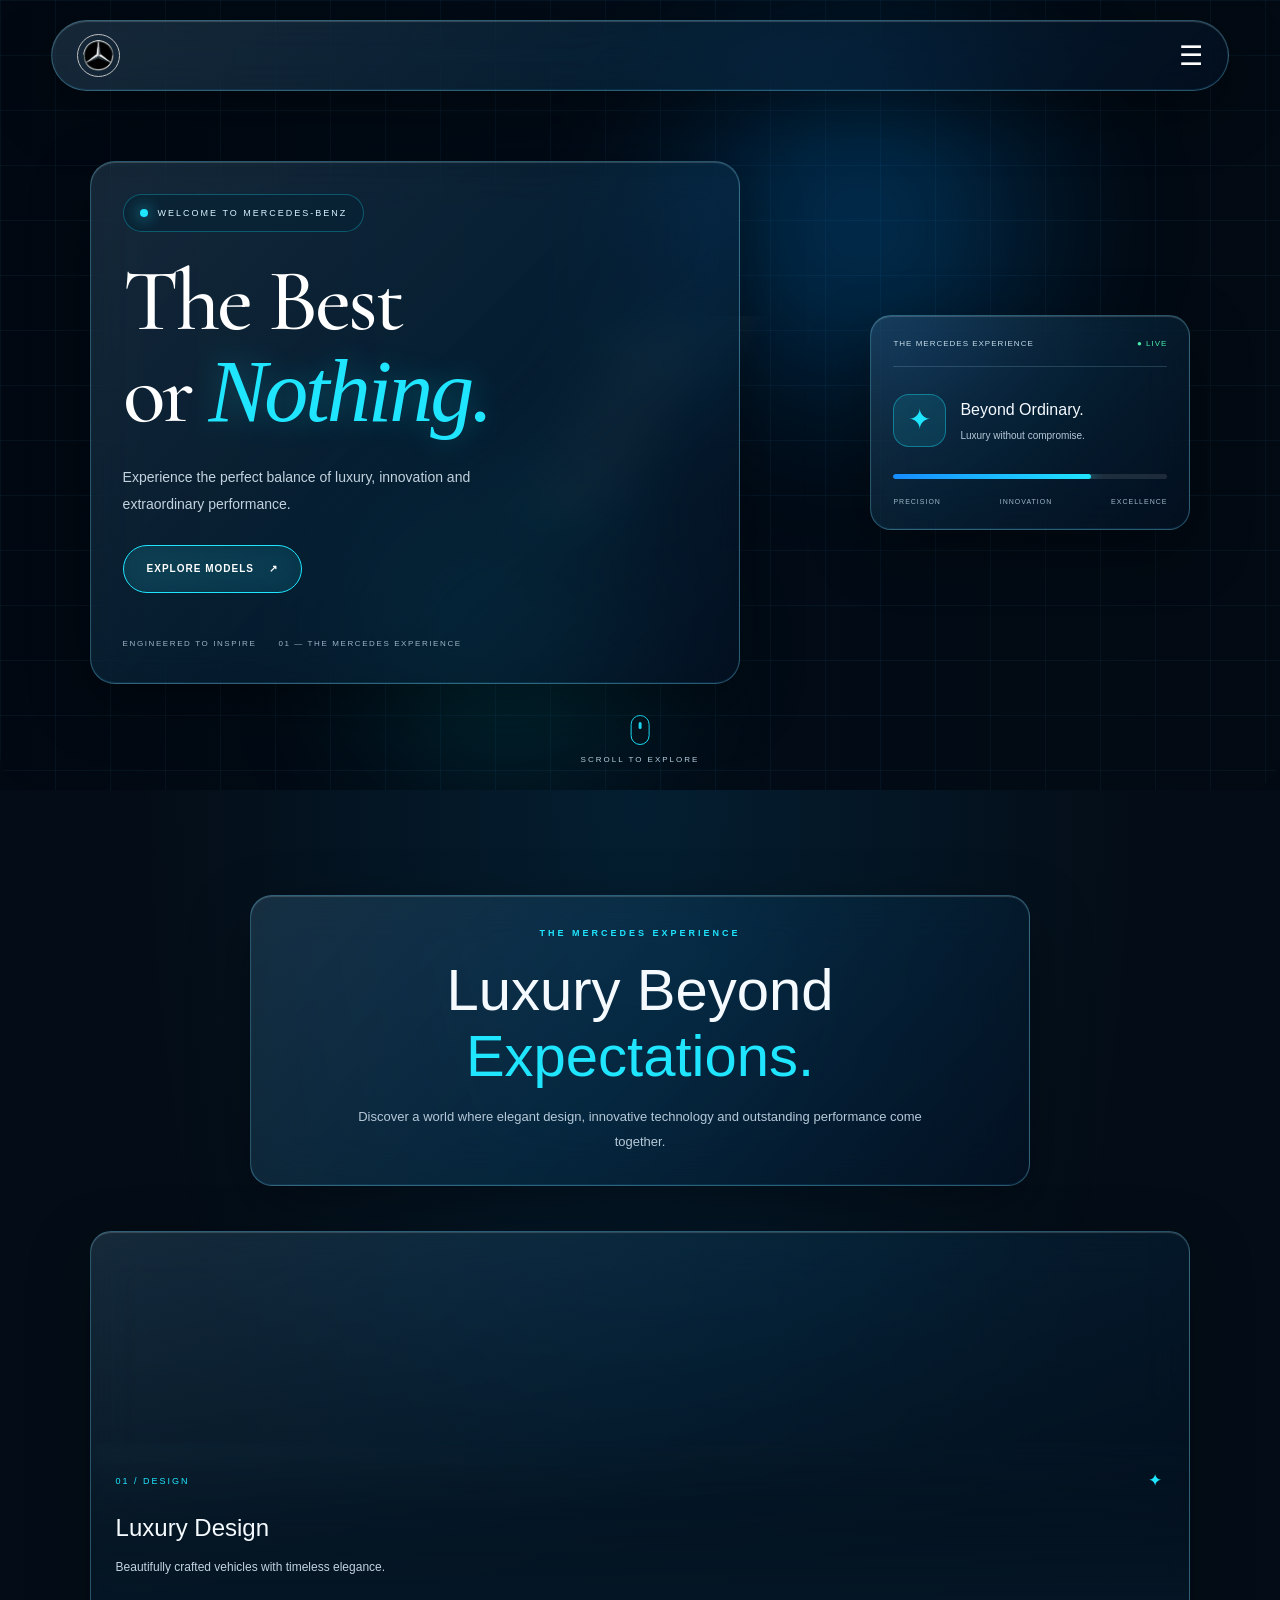
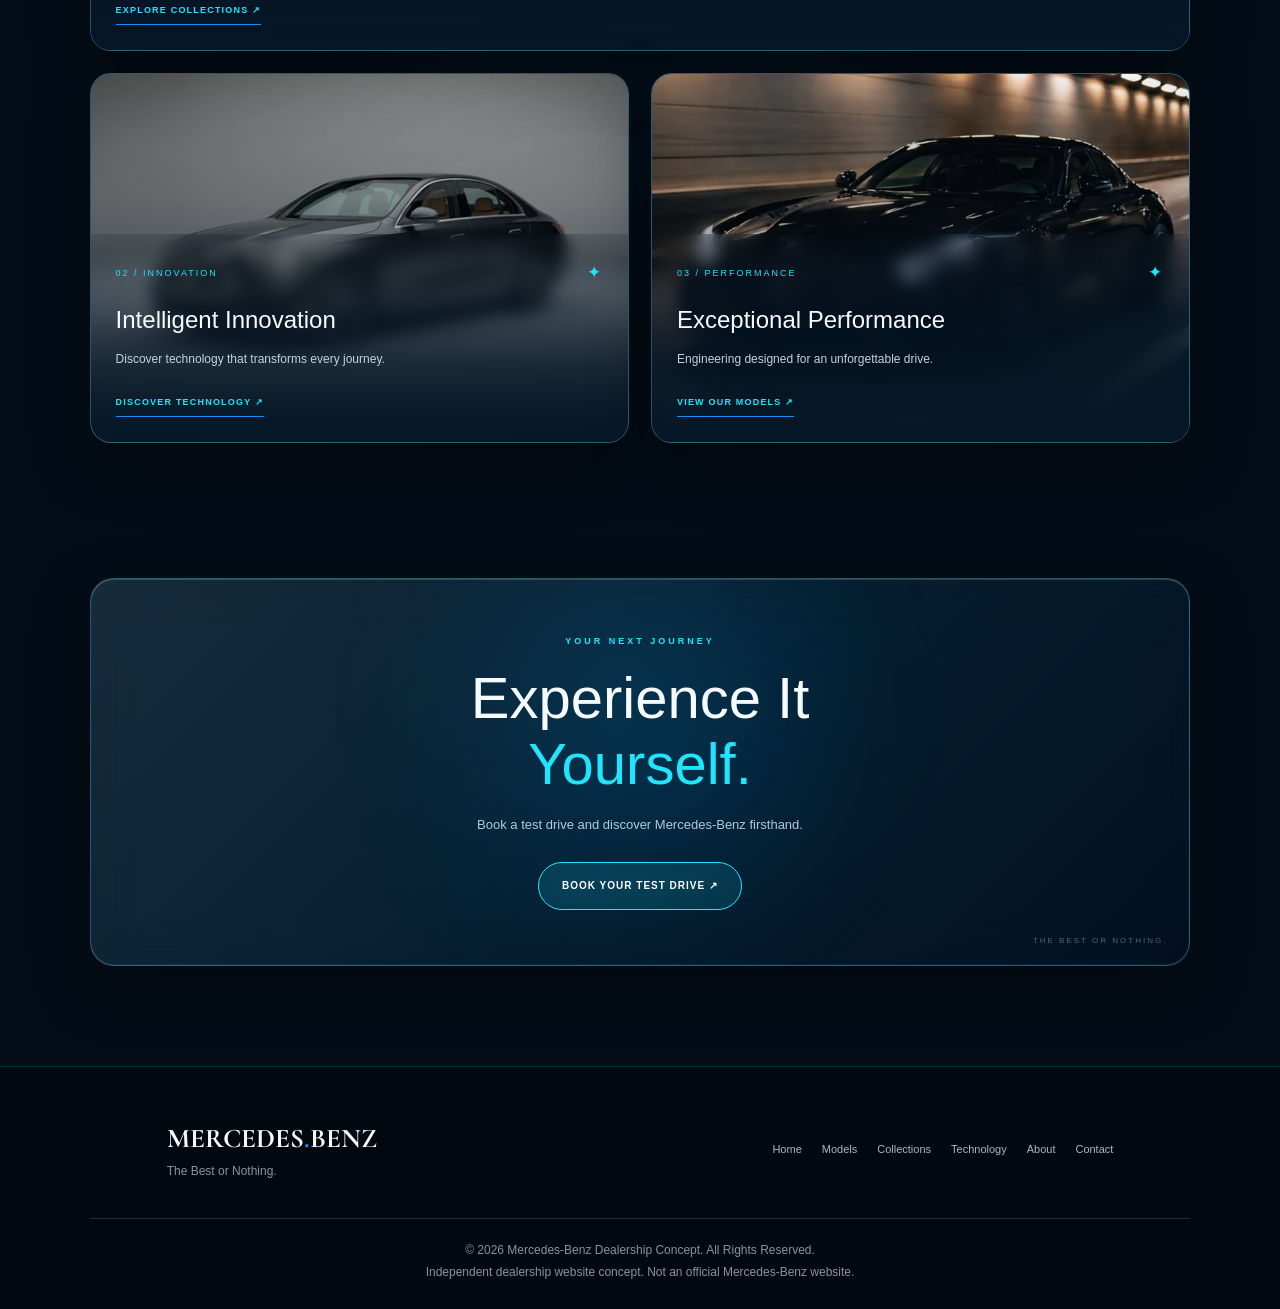
==== commit 00e33eef: "Add mobile-menu.js script to index.html" ====
--- a/index.html
+++ b/index.html
@@ -309,7 +309,7 @@
 </footer>
 
 <script src="script.js"></script>
-
+<script src="mobile-menu.js"></script>
 </body>
 </html>
 
--- a/style.css
+++ b/style.css
@@ -1,4 +1,3 @@
-
 
 @import url('https://fonts.googleapis.com/css2?family=Cormorant+Garamond:wght@400;500;600;700&family=Inter:wght@300;400;500;600;700&display=swap');
 
@@ -197,699 +196,1030 @@
     line-height: 1.9;
 }
 
-/* =========================================================
-   MERCEDES-BENZ LIQUID GLASSMORPHISM HOME — home.css
-   ========================================================= */
-
-:root {
-    --bg-midnight: #040b16;
-    --bg-deep-navy: #071528;
-    --cyan-bright: #33e1ff;
-    --cyan-mid: #12c9ef;
-    --text-primary: #f4f9ff;
-    --text-secondary: rgba(214, 232, 248, 0.78);
-    --glass-fill: linear-gradient(
-        140deg,
-        rgba(255, 255, 255, 0.14) 0%,
-        rgba(51, 225, 255, 0.06) 45%,
-        rgba(6, 17, 33, 0.62) 100%
+
+/* =========================================
+   MERCEDES-BENZ LIQUID GLASS HOMEPAGE
+========================================= */
+
+.home-page {
+    --cyan: #20e5ff;
+    --blue: #168cff;
+    --navy: #03111f;
+    --white: #f5faff;
+    --muted: #b6c9d8;
+
+    background: #020912;
+    color: var(--white);
+    overflow-x: hidden;
+}
+
+.home-page * {
+    box-sizing: border-box;
+}
+
+.home-page a {
+    text-decoration: none;
+}
+
+/* GLASSMORPHISM */
+
+.home-page .liquid-glass {
+    background: linear-gradient(
+        135deg,
+        rgba(145, 220, 255, 0.15),
+        rgba(15, 65, 91, 0.35),
+        rgba(3, 17, 34, 0.72)
     );
-    --glass-border: rgba(145, 232, 255, 0.28);
-    --glass-border-bright: rgba(175, 242, 255, 0.62);
-}
-
-body.home-page {
-    background: radial-gradient(circle at 18% 12%, #0b223f 0%, var(--bg-midnight) 55%, #02060d 100%);
-    color: var(--text-primary);
-    overflow-x: hidden;
-}
-
-/* =========================================================
-   CORE LIQUID GLASS SURFACE + SPECULAR SHEEN
-   ========================================================= */
-.liquid-glass {
-    position: relative;
-    background: var(--glass-fill);
-    backdrop-filter: blur(22px) saturate(155%);
-    -webkit-backdrop-filter: blur(22px) saturate(155%);
-    border: 1px solid var(--glass-border);
+
+    border: 1px solid rgba(123, 220, 255, 0.32);
+
+    backdrop-filter: blur(25px) saturate(150%);
+    -webkit-backdrop-filter: blur(25px) saturate(150%);
+
     box-shadow:
-        0 24px 55px rgba(0, 5, 14, 0.62),
-        inset 0 1.5px 1px rgba(255, 255, 255, 0.48),
-        inset 0 -2px 8px rgba(0, 8, 20, 0.35);
-    transition: transform 0.35s ease, border-color 0.35s ease, box-shadow 0.35s ease;
-}
-
-.specular-card::before {
+        0 20px 60px rgba(0, 0, 0, 0.35),
+        inset 0 1px 1px rgba(255, 255, 255, 0.18),
+        inset 0 -1px 1px rgba(40, 180, 255, 0.12);
+
+    position: relative;
+}
+
+/* GLASS REFLECTION */
+
+.home-page .liquid-glass::before {
     content: "";
     position: absolute;
     inset: 0;
+    pointer-events: none;
     border-radius: inherit;
-    pointer-events: none;
-    background: radial-gradient(
-        420px circle at var(--mouse-x, 50%) var(--mouse-y, 20%),
-        rgba(140, 238, 255, 0.18),
-        transparent 60%
+
+    background: linear-gradient(
+        120deg,
+        transparent 20%,
+        rgba(255, 255, 255, 0.09) 45%,
+        transparent 65%
     );
-    opacity: 0;
-    transition: opacity 0.3s ease;
-}
-
-.specular-card:hover::before {
-    opacity: 1;
-}
-
-.specular-card:hover {
-    border-color: var(--glass-border-bright);
-    box-shadow:
-        0 28px 65px rgba(0, 6, 18, 0.72),
-        0 0 28px rgba(18, 201, 239, 0.18),
-        inset 0 1.5px 1.5px rgba(255, 255, 255, 0.68),
-        inset 0 -2px 10px rgba(0, 8, 20, 0.4);
-}
-
-/* =========================================================
-   FLOATING CAPSULE NAVIGATION
-   ========================================================= */
-nav.home-nav {
-    position: fixed;
-    top: 1.15rem;
-    left: 50%;
-    transform: translateX(-50%);
-    width: min(1260px, calc(100% - 2rem));
+
+    transform: translateX(-120%);
+    transition: transform 1s ease;
+}
+
+.home-page .liquid-glass:hover::before {
+    transform: translateX(120%);
+}
+
+/* =========================================
+   NAVIGATION
+========================================= */
+
+.home-page .home-nav {
+    position: absolute;
+    top: 20px;
+    left: 4%;
+    width: 92%;
     z-index: 1000;
-    border-radius: 999px;
-    padding: 0.65rem 1.35rem;
-    display: flex;
+
+    display: flex;
+    justify-content: space-between;
     align-items: center;
-    justify-content: space-between;
-    background: rgba(7, 20, 38, 0.58);
-}
-
-nav.home-nav .logo img {
-    height: 38px;
-    width: 38px;
-    border-radius: 50%;
-    object-fit: cover;
-    border: 1px solid rgba(255, 255, 255, 0.35);
-}
-
-nav.home-nav .nav-links {
+
+    padding: 13px 25px;
+    min-height: 70px;
+    border-radius: 50px;
+
+    animation: navEnter 1s ease;
+}
+
+@keyframes navEnter {
+    from {
+        opacity: 0;
+        transform: translateY(-25px);
+    }
+    to {
+        opacity: 1;
+        transform: translateY(0);
+    }
+}
+
+.home-page .home-nav .logo img {
+    max-height: 43px;
+    width: auto;
+    display: block;
+}
+
+.home-page .home-nav .nav-links {
     display: flex;
     align-items: center;
-    gap: 1.35rem;
-}
-
-nav.home-nav .nav-links a {
-    font-size: 0.76rem;
-    letter-spacing: 0.12em;
-    color: var(--text-secondary);
-    text-decoration: none;
-    transition: color 0.25s ease;
-}
-
-nav.home-nav .nav-links a:hover,
-nav.home-nav .nav-links a.active {
-    color: var(--cyan-bright);
-}
-
-nav.home-nav .nav-btn {
-    padding: 0.55rem 1.1rem;
-    border-radius: 999px;
-    background: linear-gradient(135deg, rgba(51, 225, 255, 0.28), rgba(18, 201, 239, 0.12));
-    border: 1px solid rgba(115, 236, 255, 0.55);
-    color: #ffffff !important;
+    gap: 23px;
+}
+
+.home-page .home-nav .nav-links a {
+    color: #dcecf6;
+    font-size: 10px;
     font-weight: 600;
-    box-shadow: inset 0 1px 1px rgba(255, 255, 255, 0.45);
-}
-
-/* =========================================================
-   HERO SECTION OVER VIDEO
-   ========================================================= */
-.home-hero {
-    position: relative;
-    min-height: 100vh;
+    letter-spacing: 1px;
+    transition: 0.3s;
+}
+
+.home-page .home-nav .nav-links a:hover,
+.home-page .home-nav .nav-links a.active {
+    color: var(--cyan);
+}
+
+.home-page .home-nav .nav-links .nav-btn {
+    padding: 13px 18px;
+    border: 1px solid var(--cyan);
+    border-radius: 30px;
+    background: rgba(24, 220, 245, 0.1);
+}
+
+.home-page .home-nav .nav-links .nav-btn:hover {
+    background: var(--cyan);
+    color: #03111b;
+    box-shadow: 0 0 25px rgba(24, 220, 245, 0.5);
+}
+
+.home-page .menu-toggle {
+    display: none;
+    color: white;
+    background: transparent;
+    border: none;
+    font-size: 25px;
+    cursor: pointer;
+}
+
+/* =========================================
+   HERO SECTION
+========================================= */
+
+.home-page .home-hero {
+    position: relative;
+    min-height: 790px;
     display: flex;
     align-items: center;
-    padding: 7.5rem 5% 4.5rem;
+    padding: 145px 7% 90px;
     overflow: hidden;
-}
-
-.hero-video {
+    isolation: isolate;
+
+    background: #020912;
+    border-radius: 0 0 35px 35px;
+}
+
+.home-page .hero-video {
     position: absolute;
     inset: 0;
     width: 100%;
     height: 100%;
     object-fit: cover;
-    z-index: 0;
-}
-
-.hero-overlay {
+    z-index: -3;
+}
+
+.home-page .hero-overlay {
     position: absolute;
     inset: 0;
-    background: linear-gradient(
-        115deg,
-        rgba(3, 10, 22, 0.78) 0%,
-        rgba(5, 16, 34, 0.48) 52%,
-        rgba(3, 10, 22, 0.82) 100%
-    );
-    z-index: 1;
-}
-
-.hero-grid {
+    z-index: -2;
+
+    background:
+        linear-gradient(
+            90deg,
+            rgba(1, 8, 17, 0.95),
+            rgba(2, 13, 25, 0.68),
+            rgba(2, 10, 18, 0.28)
+        ),
+        linear-gradient(
+            0deg,
+            #020912,
+            transparent 55%
+        );
+}
+
+.home-page .hero-grid {
     position: absolute;
     inset: 0;
-    z-index: 1;
+    z-index: -1;
+    pointer-events: none;
+
     background-image:
-        linear-gradient(rgba(82, 224, 255, 0.05) 1px, transparent 1px),
-        linear-gradient(90deg, rgba(82, 224, 255, 0.05) 1px, transparent 1px);
-    background-size: 64px 64px;
-    mask-image: radial-gradient(circle at center, black 35%, transparent 85%);
-}
-
-.home-glow {
+        linear-gradient(rgba(65, 190, 255, 0.055) 1px, transparent 1px),
+        linear-gradient(90deg, rgba(65, 190, 255, 0.055) 1px, transparent 1px);
+
+    background-size: 55px 55px;
+}
+
+/* GLOWING BACKGROUND */
+
+.home-page .home-glow {
     position: absolute;
     border-radius: 50%;
-    filter: blur(90px);
+    filter: blur(85px);
     pointer-events: none;
-    z-index: 1;
-}
-
-.home-glow-one {
-    width: 360px;
-    height: 360px;
-    top: 14%;
-    left: 6%;
-    background: rgba(18, 201, 239, 0.24);
-}
-
-.home-glow-two {
+    animation: glowMove 8s ease-in-out infinite alternate;
+}
+
+.home-page .home-glow-one {
     width: 320px;
     height: 320px;
-    bottom: 10%;
-    right: 8%;
-    background: rgba(51, 140, 255, 0.22);
-}
-
-.hero-stage {
+    top: 8%;
+    right: 20%;
+    background: rgba(0, 150, 255, 0.25);
+}
+
+.home-page .home-glow-two {
+    width: 250px;
+    height: 250px;
+    bottom: 2%;
+    left: 30%;
+    background: rgba(0, 238, 255, 0.15);
+    animation-delay: 2s;
+}
+
+@keyframes glowMove {
+    from {
+        transform: translate(0, 0);
+    }
+    to {
+        transform: translate(35px, -25px);
+    }
+}
+
+/* HERO LAYOUT */
+
+.home-page .hero-stage {
     position: relative;
     z-index: 2;
-    width: min(1240px, 100%);
-    margin: 0 auto;
+    width: 100%;
+
     display: grid;
-    grid-template-columns: 1.35fr 0.85fr;
-    gap: 2rem;
-    align-items: end;
-}
-
-/* Main Hero Glass Card */
-.home-content {
-    border-radius: 30px;
-    padding: 2.75rem 3rem;
-}
-
-.hero-glass-label {
+    grid-template-columns: minmax(0, 1fr) 320px;
+    align-items: center;
+    gap: 45px;
+}
+
+/* HERO GLASS PANEL */
+
+.home-page .home-content {
+    max-width: 650px;
+    padding: 32px;
+    border-radius: 25px;
+
+    animation: heroEnter 1.2s ease both;
+}
+
+@keyframes heroEnter {
+    from {
+        opacity: 0;
+        transform: translateY(40px);
+    }
+    to {
+        opacity: 1;
+        transform: translateY(0);
+    }
+}
+
+.home-page .hero-glass-label {
     display: inline-flex;
     align-items: center;
-    gap: 0.6rem;
-    padding: 0.42rem 0.95rem;
-    border-radius: 999px;
-    background: rgba(255, 255, 255, 0.08);
-    border: 1px solid rgba(145, 232, 255, 0.35);
-    font-size: 0.72rem;
-    letter-spacing: 0.2em;
-    color: var(--cyan-bright);
-    margin-bottom: 1.35rem;
-}
-
-.status-dot {
+    gap: 10px;
+
+    padding: 11px 16px;
+    margin-bottom: 25px;
+
+    border: 1px solid rgba(24, 220, 245, 0.3);
+    border-radius: 30px;
+    background: rgba(5, 34, 52, 0.6);
+
+    color: #d7f5ff;
+    font-size: 9px;
+    letter-spacing: 2px;
+}
+
+.home-page .status-dot {
     width: 8px;
     height: 8px;
     border-radius: 50%;
-    background: var(--cyan-bright);
-    box-shadow: 0 0 12px var(--cyan-bright);
-}
-
-.home-content h1 {
-    font-size: clamp(2.6rem, 5.2vw, 4.5rem);
-    line-height: 1.05;
-    font-weight: 700;
-    letter-spacing: -0.02em;
-    margin: 0 0 1.15rem;
-}
-
-.home-content h1 span {
-    background: linear-gradient(90deg, #ffffff 0%, var(--cyan-bright) 100%);
-    -webkit-background-clip: text;
-    -webkit-text-fill-color: transparent;
-}
-
-.hero-subtitle {
-    max-width: 500px;
-    color: var(--text-secondary);
-    font-size: 1.02rem;
-    line-height: 1.65;
-    margin-bottom: 1.85rem;
-}
-
-/* Liquid Glass Primary CTA Button */
-.primary-btn {
+    background: var(--cyan);
+    box-shadow: 0 0 15px var(--cyan);
+    animation: pulse 2s infinite;
+}
+
+@keyframes pulse {
+    50% {
+        box-shadow: 0 0 22px 6px rgba(24, 220, 245, 0.3);
+    }
+}
+
+.home-page .home-content h1 {
+    font-size: clamp(52px, 7vw, 88px);
+    line-height: 1.02;
+    font-weight: 500;
+    letter-spacing: -3px;
+    margin: 0 0 23px;
+}
+
+.home-page .home-content h1 span {
+    color: var(--cyan);
+    font-style: italic;
+    text-shadow: 0 0 30px rgba(24, 220, 245, 0.3);
+}
+
+.home-page .hero-subtitle {
+    max-width: 430px;
+    color: #c2d3df;
+    font-size: 14px;
+    line-height: 1.9;
+    margin-bottom: 28px;
+}
+
+/* =================================
+   MOBILE NAVIGATION FIX
+================================= */
+    /* Hamburger button */
+    .home-page .menu-toggle {
+        display: block;
+        position: relative;
+        z-index: 1002;
+        color: white;
+        background: transparent;
+        border: none;
+        font-size: 27px;
+        cursor: pointer;
+    }
+
+    /* Hide links by default */
+    .home-page .home-nav .nav-links {
+        display: none;
+        position: absolute;
+        top: calc(100% + 12px);
+        left: 0;
+        right: 0;
+        z-index: 1001;
+
+        flex-direction: column;
+        align-items: stretch;
+        gap: 0;
+
+        padding: 15px;
+        border: 1px solid rgba(123, 220, 255, 0.3);
+        border-radius: 18px;
+
+        background: rgba(3, 17, 30, 0.96);
+        backdrop-filter: blur(25px);
+        -webkit-backdrop-filter: blur(25px);
+    }
+
+    /* Show links when clicked */
+    .home-page .home-nav .nav-links.active {
+        display: flex;
+    }
+
+    .home-page .home-nav .nav-links a {
+        padding: 14px 10px;
+        font-size: 11px;
+    }
+
+}
+
+@media (max-width: 850px) {
+
+    .home-nav {
+        position: relative;
+        z-index: 1000;
+    }
+
+    .home-nav .menu-toggle {
+        display: block;
+        position: relative;
+        z-index: 1002;
+        cursor: pointer;
+    }
+
+    .home-nav .nav-links {
+        display: none;
+        position: absolute;
+        top: calc(100% + 12px);
+        left: 0;
+        right: 0;
+        z-index: 1001;
+
+        flex-direction: column;
+        align-items: stretch;
+        gap: 0;
+
+        padding: 15px;
+        border-radius: 18px;
+
+        background: rgba(3, 17, 30, 0.97);
+        border: 1px solid rgba(100, 200, 255, 0.3);
+
+        backdrop-filter: blur(25px);
+        -webkit-backdrop-filter: blur(25px);
+    }
+
+    .home-nav .nav-links.active {
+        display: flex;
+    }
+
+    .home-nav .nav-links a {
+        padding: 14px 10px;
+    }
+}
+
+
+
+/* BUTTON */
+
+.home-page .primary-btn {
     display: inline-flex;
     align-items: center;
-    gap: 0.65rem;
-    padding: 0.9rem 1.75rem;
-    border-radius: 999px;
-    background: linear-gradient(
-        135deg,
-        rgba(51, 225, 255, 0.34) 0%,
-        rgba(18, 201, 239, 0.14) 100%
-    );
-    backdrop-filter: blur(14px);
-    -webkit-backdrop-filter: blur(14px);
-    border: 1px solid rgba(155, 240, 255, 0.65);
-    box-shadow:
-        0 12px 30px rgba(0, 12, 28, 0.45),
-        inset 0 1.5px 1px rgba(255, 255, 255, 0.65);
-    color: #ffffff;
-    font-size: 0.82rem;
-    font-weight: 600;
-    letter-spacing: 0.15em;
-    text-decoration: none;
-    transition: transform 0.25s ease, box-shadow 0.25s ease, background 0.25s ease;
-}
-
-.primary-btn:hover {
-    transform: translateY(-2px);
-    background: linear-gradient(
-        135deg,
-        rgba(51, 225, 255, 0.48) 0%,
-        rgba(18, 201, 239, 0.24) 100%
-    );
-    box-shadow:
-        0 16px 36px rgba(18, 201, 239, 0.32),
-        inset 0 1.5px 1px rgba(255, 255, 255, 0.85);
-}
-
-.hero-bottom-info {
-    margin-top: 2.2rem;
-    padding-top: 1.15rem;
-    border-top: 1px solid rgba(145, 232, 255, 0.18);
-    display: flex;
-    justify-content: space-between;
-    gap: 1rem;
-    font-size: 0.7rem;
-    letter-spacing: 0.18em;
-    color: var(--text-secondary);
-}
-
-/* Floating Live Info Glass Card */
-.hero-floating-card {
-    border-radius: 26px;
-    padding: 1.65rem 1.75rem;
-}
-
-.floating-card-top {
+    gap: 15px;
+
+    padding: 15px 23px;
+    border: 1px solid var(--cyan);
+    border-radius: 40px;
+
+    color: white;
+    background: rgba(24, 220, 245, 0.1);
+    backdrop-filter: blur(15px);
+
+    font-size: 10px;
+    font-weight: 700;
+    letter-spacing: 1px;
+
+    transition: 0.35s ease;
+}
+
+.home-page .primary-btn:hover {
+    color: #03111b;
+    background: var(--cyan);
+    transform: translateY(-4px);
+    box-shadow: 0 0 30px rgba(24, 220, 245, 0.45);
+}
+
+.home-page .hero-bottom-info {
+    display: flex;
+    flex-wrap: wrap;
+    gap: 22px;
+    margin-top: 45px;
+
+    color: #9eb5c7;
+    font-size: 8px;
+    letter-spacing: 1.6px;
+}
+
+/* FLOATING GLASS CARD */
+
+.home-page .hero-floating-card {
+    width: 100%;
+    padding: 22px;
+    border-radius: 21px;
+
+    animation: floating 6s ease-in-out infinite;
+}
+
+@keyframes floating {
+    0%, 100% {
+        transform: translateY(0);
+    }
+    50% {
+        transform: translateY(-14px);
+    }
+}
+
+.home-page .floating-card-top,
+.home-page .floating-card-bottom {
     display: flex;
     justify-content: space-between;
     align-items: center;
-    font-size: 0.68rem;
-    letter-spacing: 0.18em;
-    color: var(--text-secondary);
-    margin-bottom: 1.25rem;
-}
-
-.floating-live {
-    color: var(--cyan-bright);
-    font-weight: 600;
-}
-
-.floating-card-main {
+}
+
+.home-page .floating-card-top {
+    padding-bottom: 15px;
+    border-bottom: 1px solid rgba(170, 225, 255, 0.18);
+    color: #c3dbea;
+    font-size: 8px;
+    letter-spacing: 1px;
+}
+
+.home-page .floating-live {
+    color: #49edac;
+}
+
+.home-page .floating-card-main {
     display: flex;
     align-items: center;
-    gap: 1rem;
-    margin-bottom: 1.35rem;
-}
-
-.floating-icon {
-    width: 48px;
-    height: 48px;
-    border-radius: 16px;
+    gap: 14px;
+    margin: 27px 0;
+}
+
+.home-page .floating-icon {
     display: grid;
     place-items: center;
-    font-size: 1.35rem;
-    color: var(--cyan-bright);
-    background: rgba(51, 225, 255, 0.12);
-    border: 1px solid rgba(145, 232, 255, 0.4);
-    box-shadow: inset 0 1px 1px rgba(255, 255, 255, 0.45);
-}
-
-.floating-card-main h3 {
-    margin: 0 0 0.25rem;
-    font-size: 1.15rem;
-}
-
-.floating-card-main p {
-    margin: 0;
-    font-size: 0.88rem;
-    color: var(--text-secondary);
-}
-
-.floating-progress {
-    height: 4px;
-    border-radius: 999px;
+    width: 53px;
+    height: 53px;
+
+    border: 1px solid rgba(24, 220, 245, 0.4);
+    border-radius: 16px;
+    background: rgba(24, 220, 245, 0.12);
+
+    color: var(--cyan);
+    font-size: 28px;
+}
+
+.home-page .floating-card-main h3 {
+    font-size: 16px;
+    font-weight: 500;
+    margin-bottom: 6px;
+}
+
+.home-page .floating-card-main p {
+    color: var(--muted);
+    font-size: 10px;
+}
+
+.home-page .floating-progress {
+    height: 5px;
+    border-radius: 20px;
+    overflow: hidden;
     background: rgba(255, 255, 255, 0.1);
-    overflow: hidden;
-    margin-bottom: 1rem;
-}
-
-.floating-progress span {
+}
+
+.home-page .floating-progress span {
     display: block;
-    width: 68%;
+    width: 72%;
     height: 100%;
     border-radius: inherit;
-    background: linear-gradient(90deg, var(--cyan-mid), var(--cyan-bright));
-    box-shadow: 0 0 12px var(--cyan-bright);
-}
-
-.floating-card-bottom {
-    display: flex;
-    justify-content: space-between;
-    font-size: 0.66rem;
-    letter-spacing: 0.16em;
-    color: var(--text-secondary);
-}
-
-.hero-scroll {
+    background: linear-gradient(90deg, var(--blue), var(--cyan));
+    box-shadow: 0 0 15px var(--cyan);
+    animation: progressGlow 3s ease-in-out infinite alternate;
+}
+
+@keyframes progressGlow {
+    to {
+        filter: brightness(1.6);
+        box-shadow: 0 0 23px var(--cyan);
+    }
+}
+
+.home-page .floating-card-bottom {
+    margin-top: 17px;
+    color: #9eb8c9;
+    font-size: 7px;
+    letter-spacing: 1px;
+}
+
+/* SCROLL INDICATOR */
+
+.home-page .hero-scroll {
     position: absolute;
-    bottom: 1.35rem;
+    bottom: 23px;
     left: 50%;
     transform: translateX(-50%);
-    z-index: 2;
-    display: flex;
+
+    display: flex;
+    flex-direction: column;
     align-items: center;
-    gap: 0.65rem;
-    font-size: 0.68rem;
-    letter-spacing: 0.22em;
-    color: var(--text-secondary);
-}
-
-.hero-scroll span {
-    width: 24px;
-    height: 1px;
-    background: var(--cyan-bright);
-}
-
-/* =========================================================
-   MERCEDES EXPERIENCE BENTO SECTION
-   ========================================================= */
-.home-experience {
-    width: min(1240px, 100%);
-    margin: 0 auto;
-    padding: 5.5rem 5% 4rem;
-}
-
-.experience-heading {
-    border-radius: 28px;
-    padding: 2.4rem 2.75rem;
-    margin-bottom: 2.25rem;
+    gap: 9px;
+
+    color: #b8d1df;
+    font-size: 8px;
+    letter-spacing: 2px;
+}
+
+.home-page .hero-scroll span {
+    width: 19px;
+    height: 30px;
+    border: 1px solid var(--cyan);
+    border-radius: 15px;
+    position: relative;
+}
+
+.home-page .hero-scroll span::after {
+    content: "";
+    position: absolute;
+    top: 6px;
+    left: 7px;
+    width: 3px;
+    height: 7px;
+    border-radius: 5px;
+    background: var(--cyan);
+    animation: scrollMove 1.5s infinite;
+}
+
+@keyframes scrollMove {
+    to {
+        opacity: 0;
+        transform: translateY(10px);
+    }
+}
+
+/* =========================================
+   EXPERIENCE SECTION
+========================================= */
+
+.home-page .home-experience {
+    padding: 105px 7%;
+
+    background:
+        radial-gradient(
+            ellipse at 50% 0%,
+            rgba(0, 135, 205, 0.14),
+            transparent 55%
+        ),
+        #040d17;
+}
+
+.home-page .experience-heading {
+    max-width: 780px;
+    padding: 30px;
+    margin: 0 auto 45px;
+    text-align: center;
+    border-radius: 22px;
+}
+
+.home-page .home-label {
+    color: var(--cyan);
+    font-size: 9px;
+    font-weight: 700;
+    letter-spacing: 3px;
+    margin-bottom: 17px;
+}
+
+.home-page .experience-heading h2,
+.home-page .testdrive-content h2 {
+    font-size: clamp(35px, 4.8vw, 58px);
+    line-height: 1.13;
+    font-weight: 500;
+    margin-bottom: 17px;
+}
+
+.home-page .experience-heading h2 span,
+.home-page .testdrive-content h2 span {
+    color: var(--cyan);
+}
+
+.home-page .home-intro {
+    color: var(--muted);
+    font-size: 13px;
+    line-height: 1.9;
+    max-width: 570px;
+    margin: auto;
+}
+
+/* FEATURE CARDS */
+
+.home-page .home-cards {
     display: grid;
-    grid-template-columns: 1fr 1fr;
-    gap: 1.5rem 2.5rem;
-    align-items: center;
-}
-
-.home-label {
+    grid-template-columns: repeat(2, minmax(0, 1fr));
+    gap: 22px;
+}
+
+.home-page .home-card {
+    position: relative;
+    min-height: 370px;
+    border-radius: 21px;
+    overflow: hidden;
+
+    transition: 0.45s ease;
+}
+
+.home-page .home-card-large {
     grid-column: 1 / -1;
-    margin: 0;
-    font-size: 0.74rem;
-    letter-spacing: 0.24em;
-    color: var(--cyan-bright);
-}
-
-.experience-heading h2 {
-    margin: 0;
-    font-size: clamp(2rem, 3.6vw, 3rem);
-    line-height: 1.1;
-}
-
-.experience-heading h2 span {
-    color: var(--cyan-bright);
-}
-
-.home-intro {
-    margin: 0;
-    color: var(--text-secondary);
-    line-height: 1.7;
-    font-size: 1rem;
-}
-
-/* Bento Grid Layout */
-.home-cards {
-    display: grid;
-    grid-template-columns: repeat(12, 1fr);
-    gap: 1.75rem;
-}
-
-.home-card {
-    grid-column: span 6;
-    border-radius: 26px;
+    min-height: 420px;
+}
+
+.home-page .home-card:hover {
+    transform: translateY(-8px);
+    border-color: rgba(24, 220, 245, 0.8);
+
+    box-shadow:
+        0 25px 65px rgba(0, 142, 255, 0.16),
+        0 0 22px rgba(24, 220, 245, 0.1);
+}
+
+.home-page .home-card-image {
+    position: absolute;
+    inset: 0;
+    z-index: 0;
     overflow: hidden;
-    display: flex;
-    flex-direction: column;
-}
-
-.home-card-large {
-    grid-column: span 12;
-    display: grid;
-    grid-template-columns: 1.25fr 0.95fr;
-}
-
-.home-card-image {
-    position: relative;
-    min-height: 270px;
-    overflow: hidden;
-}
-
-.home-card-large .home-card-image {
-    min-height: 360px;
-}
-
-.home-card-image .card-video,
-.home-card-image img {
+}
+
+.home-page .home-card-image img,
+.home-page .home-card-image video {
     width: 100%;
     height: 100%;
+    display: block;
     object-fit: cover;
-    display: block;
-    transition: transform 0.6s ease;
-}
-
-.home-card:hover .home-card-image .card-video,
-.home-card:hover .home-card-image img {
-    transform: scale(1.04);
-}
-
-.card-glass {
-    padding: 1.85rem 2rem;
-    display: flex;
-    flex-direction: column;
-    justify-content: space-between;
-    gap: 1.25rem;
-    background: rgba(6, 17, 33, 0.55);
-    border-top: 1px solid rgba(145, 232, 255, 0.2);
-}
-
-.home-card-large .card-glass {
-    border-top: none;
-    border-left: 1px solid rgba(145, 232, 255, 0.22);
-    padding: 2.35rem;
-}
-
-.card-top-line {
+    transition: transform 0.8s ease;
+}
+
+.home-page .home-card:hover .home-card-image img,
+.home-page .home-card:hover .home-card-image video {
+    transform: scale(1.07);
+}
+
+.home-page .home-card-image::after {
+    content: "";
+    position: absolute;
+    inset: 0;
+
+    background: linear-gradient(
+        to top,
+        rgba(1, 8, 17, 0.97),
+        rgba(2, 14, 25, 0.4),
+        rgba(2, 14, 25, 0.04)
+    );
+}
+
+.home-page .card-glass {
+    position: absolute;
+    z-index: 1;
+    inset: auto 0 0;
+    padding: 25px;
+
+    background: linear-gradient(
+        to top,
+        rgba(5, 25, 42, 0.94),
+        rgba(5, 25, 42, 0.15)
+    );
+
+    backdrop-filter: blur(8px);
+}
+
+.home-page .card-top-line {
     display: flex;
     justify-content: space-between;
     align-items: center;
-    font-size: 0.72rem;
-    letter-spacing: 0.2em;
-    color: var(--cyan-bright);
-}
-
-.card-info h3 {
-    margin: 0 0 0.6rem;
-    font-size: 1.45rem;
-}
-
-.card-info p {
-    margin: 0 0 1.35rem;
-    color: var(--text-secondary);
-    line-height: 1.6;
-}
-
-.details-link {
-    display: inline-flex;
-    align-items: center;
-    gap: 0.45rem;
-    padding: 0.55rem 1.05rem;
-    border-radius: 999px;
-    background: rgba(51, 225, 255, 0.1);
-    border: 1px solid rgba(145, 232, 255, 0.35);
-    color: var(--cyan-bright);
-    font-size: 0.75rem;
-    font-weight: 600;
-    letter-spacing: 0.14em;
-    text-decoration: none;
-    transition: background 0.25s ease, transform 0.25s ease;
-}
-
-.details-link:hover {
-    background: rgba(51, 225, 255, 0.22);
-    transform: translateX(3px);
-}
-
-/* =========================================================
-   TEST DRIVE LIQUID GLASS SHOWCASE
-   ========================================================= */
-.home-testdrive {
-    width: min(1240px, 100%);
-    margin: 0 auto;
-    padding: 2rem 5% 5.5rem;
-}
-
-.testdrive-shell {
-    position: relative;
-    border-radius: 30px;
-    padding: 3.25rem 3.5rem;
+
+    color: var(--cyan);
+    font-size: 9px;
+    letter-spacing: 2px;
+    margin-bottom: 15px;
+}
+
+.home-page .card-top-line span:last-child {
+    font-size: 17px;
+}
+
+.home-page .card-info h3 {
+    font-size: 24px;
+    font-weight: 500;
+    margin-bottom: 9px;
+}
+
+.home-page .card-info p {
+    max-width: 440px;
+    color: #c3d3df;
+    font-size: 12px;
+    line-height: 1.8;
+    margin-bottom: 17px;
+}
+
+.home-page .details-link {
+    display: inline-block;
+    color: var(--cyan);
+    font-size: 9px;
+    font-weight: 700;
+    letter-spacing: 1.2px;
+    transition: 0.3s;
+}
+
+.home-page .details-link:hover {
+    color: white;
+    letter-spacing: 2px;
+}
+
+/* =========================================
+   TEST DRIVE SECTION
+========================================= */
+
+.home-page .home-testdrive {
+    padding: 30px 7% 100px;
+    background: #040d17;
+}
+
+.home-page .testdrive-shell {
+    position: relative;
+    min-height: 310px;
+
+    display: grid;
+    place-items: center;
+
+    padding: 55px 25px;
+    border-radius: 24px;
+    text-align: center;
     overflow: hidden;
-    display: flex;
-    align-items: center;
-    justify-content: space-between;
-    gap: 2rem;
-}
-
-.testdrive-glow {
+}
+
+.home-page .testdrive-glow {
     position: absolute;
-    width: 340px;
-    height: 340px;
-    right: -60px;
-    top: -80px;
+    width: 270px;
+    height: 270px;
+    top: 0;
+    left: 50%;
+    transform: translateX(-50%);
+
     border-radius: 50%;
-    background: radial-gradient(circle, rgba(51, 225, 255, 0.28), transparent 70%);
-    pointer-events: none;
-}
-
-.testdrive-content h2 {
-    margin: 0.5rem 0 0.85rem;
-    font-size: clamp(2rem, 3.8vw, 3.1rem);
-    line-height: 1.08;
-}
-
-.testdrive-content h2 span {
-    color: var(--cyan-bright);
-}
-
-.testdrive-content p {
-    color: var(--text-secondary);
-    margin-bottom: 1.65rem;
-    max-width: 480px;
-}
-
-.testdrive-decoration span {
-    writing-mode: vertical-rl;
-    font-size: 0.72rem;
-    letter-spacing: 0.32em;
-    color: rgba(175, 235, 255, 0.42);
-}
-
-/* =========================================================
+    background: rgba(0, 170, 255, 0.17);
+    filter: blur(90px);
+}
+
+.home-page .testdrive-content {
+    position: relative;
+    z-index: 2;
+}
+
+.home-page .testdrive-content > p:not(.home-label) {
+    color: var(--muted);
+    font-size: 13px;
+    line-height: 1.8;
+    margin: 0 auto 25px;
+}
+
+.home-page .testdrive-decoration {
+    position: absolute;
+    bottom: 17px;
+    right: 22px;
+    color: rgba(170, 220, 245, 0.42);
+    font-size: 8px;
+    letter-spacing: 2px;
+}
+
+/* =========================================
    FOOTER
-   ========================================================= */
-footer.home-footer {
-    background: rgba(4, 12, 24, 0.78);
-    backdrop-filter: blur(20px);
-    -webkit-backdrop-filter: blur(20px);
-    border-top: 1px solid var(--glass-border);
-}
-
-/* =========================================================
-   SCROLL REVEAL ANIMATION
-   ========================================================= */
-.home-reveal {
-    opacity: 0;
-    transform: translateY(24px);
-    transition: opacity 0.7s ease, transform 0.7s ease;
-}
-
-.home-reveal.visible {
-    opacity: 1;
-    transform: translateY(0);
-}
-
-/* =========================================================
-   RESPONSIVE BREAKPOINTS
-   ========================================================= */
-@media (max-width: 980px) {
-    .hero-stage {
+========================================= */
+
+.home-page .home-footer {
+    background: #020810;
+    border-top: 1px solid rgba(24, 220, 245, 0.2);
+}
+
+.home-page .home-footer .footer-top,
+.home-page .home-footer .copyright {
+    padding-left: 7%;
+    padding-right: 7%;
+}
+
+/* =========================================
+   RESPONSIVE DESIGN
+========================================= */
+
+@media (max-width: 1050px) {
+
+    .home-page .home-nav .nav-links {
+        gap: 13px;
+    }
+
+    .home-page .home-nav .nav-links a {
+        font-size: 8px;
+    }
+
+    .home-page .hero-stage {
+        grid-template-columns: minmax(0, 1fr) 270px;
+        gap: 25px;
+    }
+
+}
+
+@media (max-width: 850px) {
+
+    .home-page .home-nav {
+        left: 3%;
+        width: 94%;
+        border-radius: 17px;
+    }
+
+    .home-page .menu-toggle {
+        display: block;
+    }
+
+    .home-page .home-nav .nav-links {
+        display: none;
+        position: absolute;
+        top: calc(100% + 12px);
+        left: 0;
+        right: 0;
+
+        flex-direction: column;
+        align-items: stretch;
+        gap: 0;
+
+        padding: 15px;
+        border: 1px solid rgba(123, 220, 255, 0.3);
+        border-radius: 18px;
+
+        background: rgba(3, 17, 30, 0.96);
+        backdrop-filter: blur(25px);
+    }
+
+    .home-page .home-nav .nav-links.active {
+        display: flex;
+    }
+
+    .home-page .home-nav .nav-links a {
+        padding: 13px 10px;
+        font-size: 11px;
+    }
+
+    .home-page .home-nav .nav-links .nav-btn {
+        text-align: center;
+        margin-top: 8px;
+    }
+
+    .home-page .home-hero {
+        min-height: 950px;
+        padding: 140px 6% 110px;
+    }
+
+    .home-page .hero-stage {
         grid-template-columns: 1fr;
-    }
-
-    .experience-heading {
+        gap: 30px;
+    }
+
+    .home-page .hero-floating-card {
+        width: min(100%, 350px);
+        justify-self: end;
+    }
+
+}
+
+@media (max-width: 600px) {
+
+    .home-page .home-hero {
+        min-height: 1000px;
+        padding: 130px 5% 100px;
+    }
+
+    .home-page .home-content {
+        padding: 20px;
+    }
+
+    .home-page .home-content h1 {
+        font-size: clamp(48px, 12vw, 65px);
+        letter-spacing: -2px;
+    }
+
+    .home-page .hero-subtitle {
+        font-size: 12px;
+    }
+
+    .home-page .hero-bottom-info {
+        gap: 12px;
+        font-size: 7px;
+        line-height: 1.8;
+    }
+
+    .home-page .hero-floating-card {
+        justify-self: center;
+        width: min(100%, 320px);
+    }
+
+    .home-page .home-experience {
+        padding: 75px 5%;
+    }
+
+    .home-page .experience-heading {
+        padding: 22px 15px;
+    }
+
+    .home-page .home-cards {
         grid-template-columns: 1fr;
     }
 
-    .home-card-large {
-        grid-template-columns: 1fr;
-    }
-
-    .home-card-large .card-glass {
-        border-left: none;
-        border-top: 1px solid rgba(145, 232, 255, 0.22);
-    }
-
-    .home-card {
-        grid-column: span 12;
-    }
-
-    .testdrive-shell {
-        flex-direction: column;
-        align-items: flex-start;
-        padding: 2.35rem 2rem;
-    }
-
-    .testdrive-decoration span {
-        writing-mode: horizontal-tb;
-    }
-}
-
-@media (max-width: 768px) {
-    nav.home-nav {
-        border-radius: 22px;
-        flex-wrap: wrap;
-    }
-
-    nav.home-nav .nav-links {
-        display: none;
-        width: 100%;
-        flex-direction: column;
-        align-items: flex-start;
-        padding-top: 1rem;
-        gap: 0.85rem;
-    }
-
-    nav.home-nav .nav-links.open {
-        display: flex;
-    }
-
-    .home-content {
-        padding: 2rem 1.6rem;
-    }
-
-    .hero-bottom-info {
-        flex-direction: column;
-    }
-}
-
-
-
-
+    .home-page .home-card,
+    .home-page .home-card-large {
+        grid-column: auto;
+        min-height: 360px;
+    }
+
+    .home-page .home-card-large {
+        min-height: 390px;
+    }
+
+    .home-page .card-glass {
+        padding: 20px;
+    }
+
+    .home-page .home-testdrive {
+        padding: 20px 5% 75px;
+    }
+
+    .home-page .testdrive-shell {
+        min-height: 340px;
+        padding: 45px 17px;
+    }
+
+}
+
+@media (prefers-reduced-motion: reduce) {
+
+    .home-page *,
+    .home-page *::before,
+    .home-page *::after {
+        animation: none !important;
+        transition: none !important;
+    }
+
+}
 
 /* MODELS */
 
